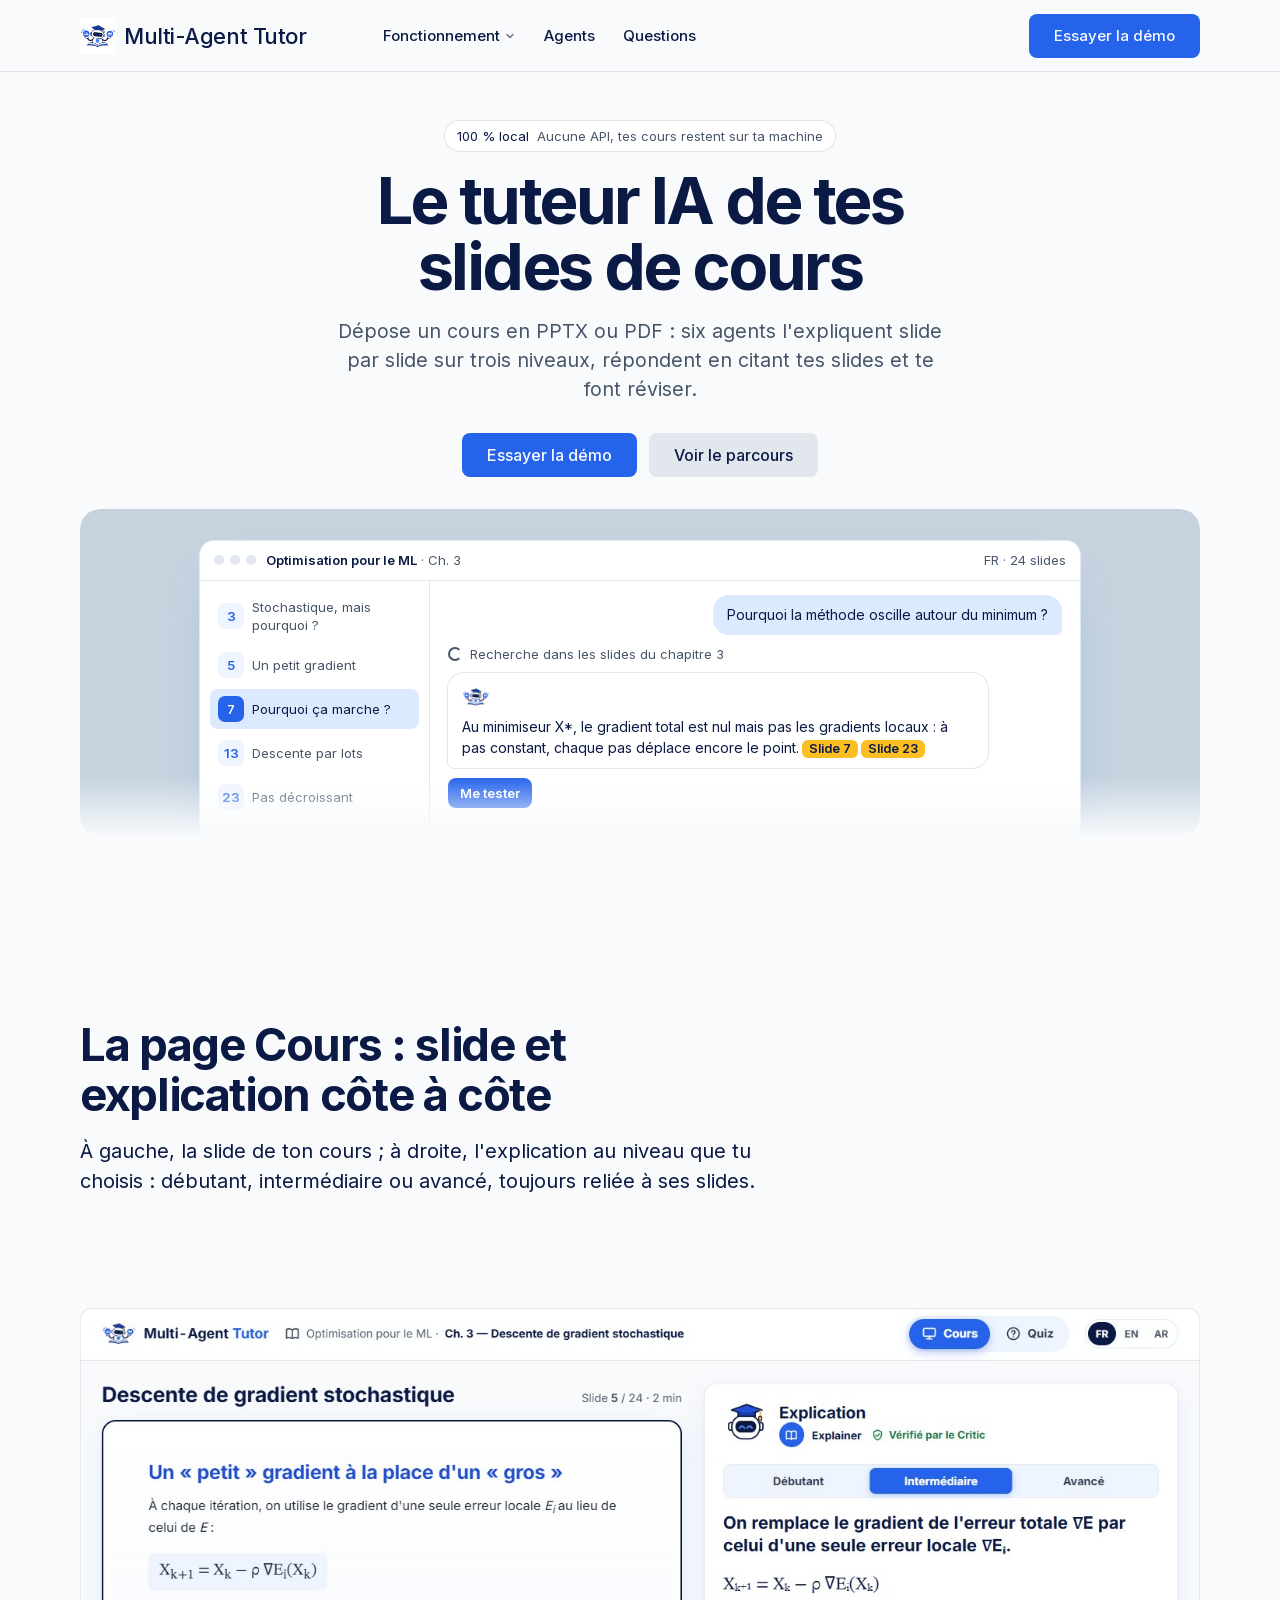
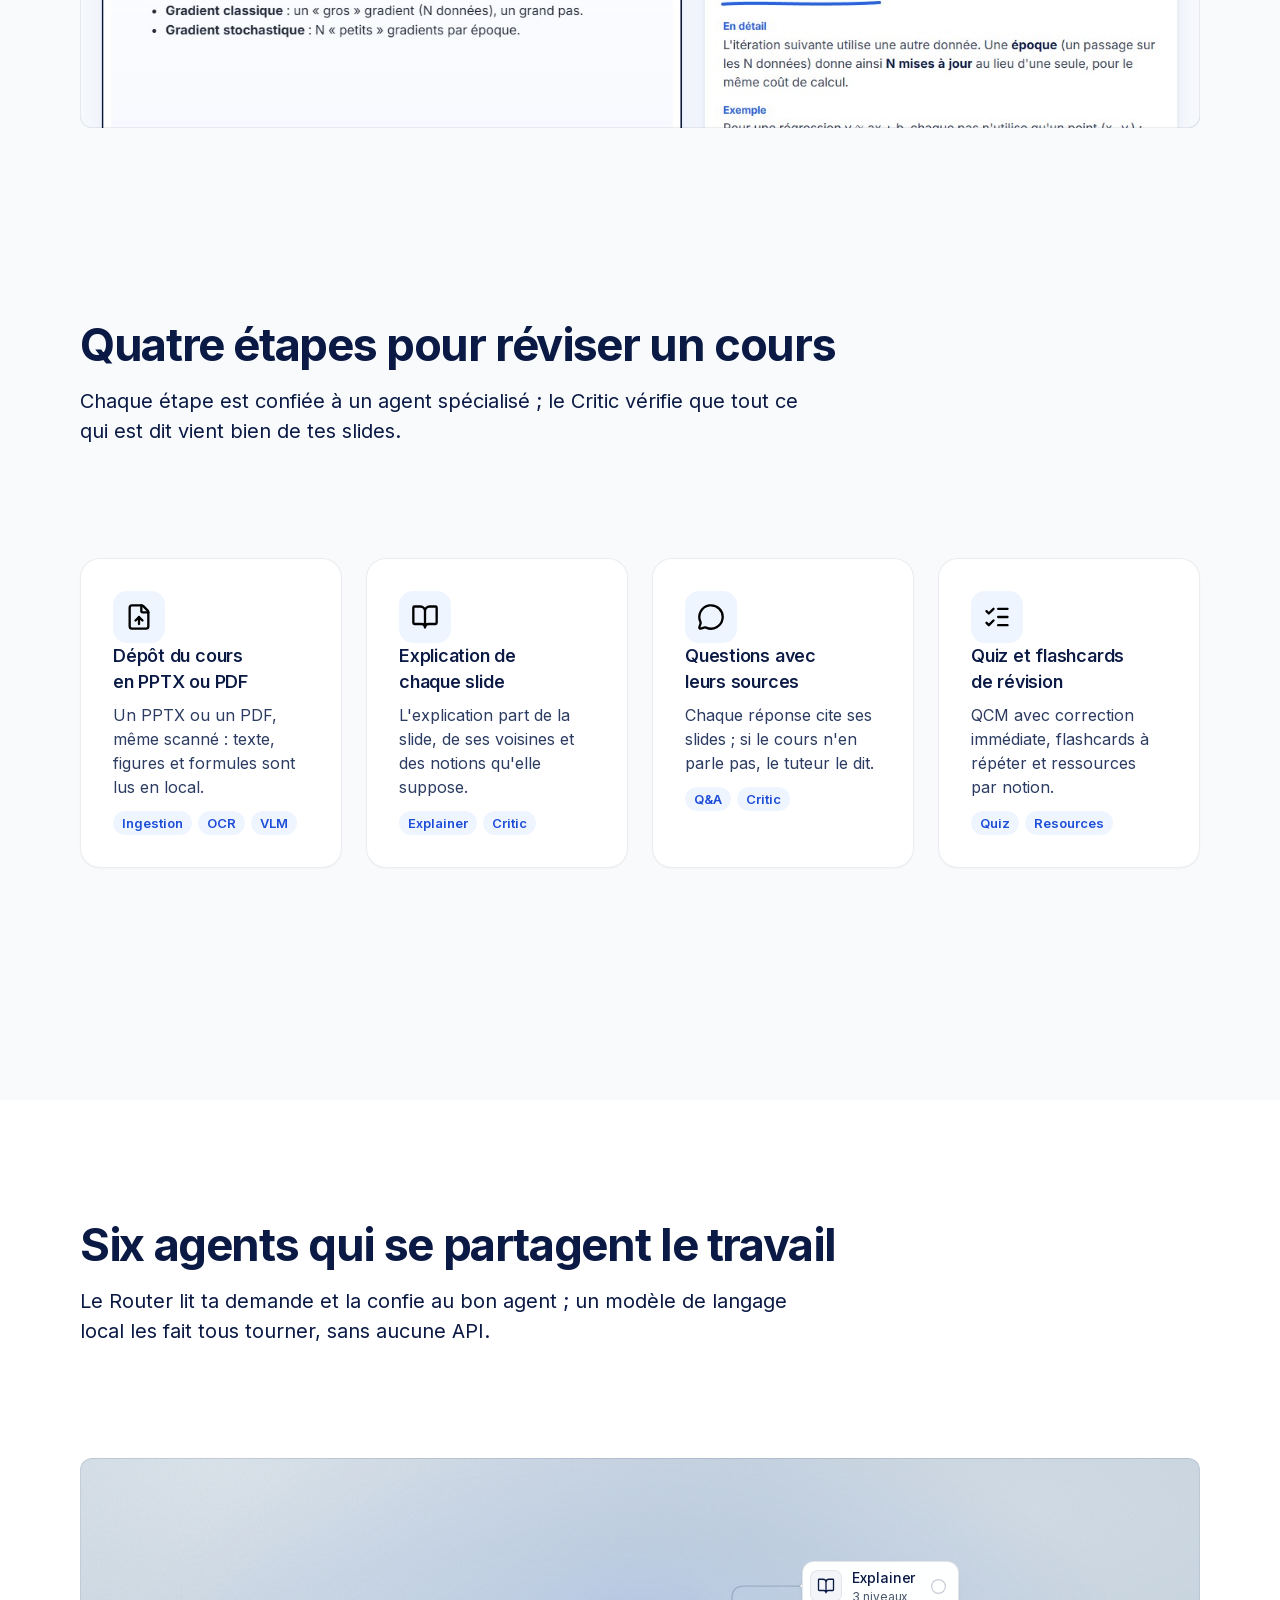
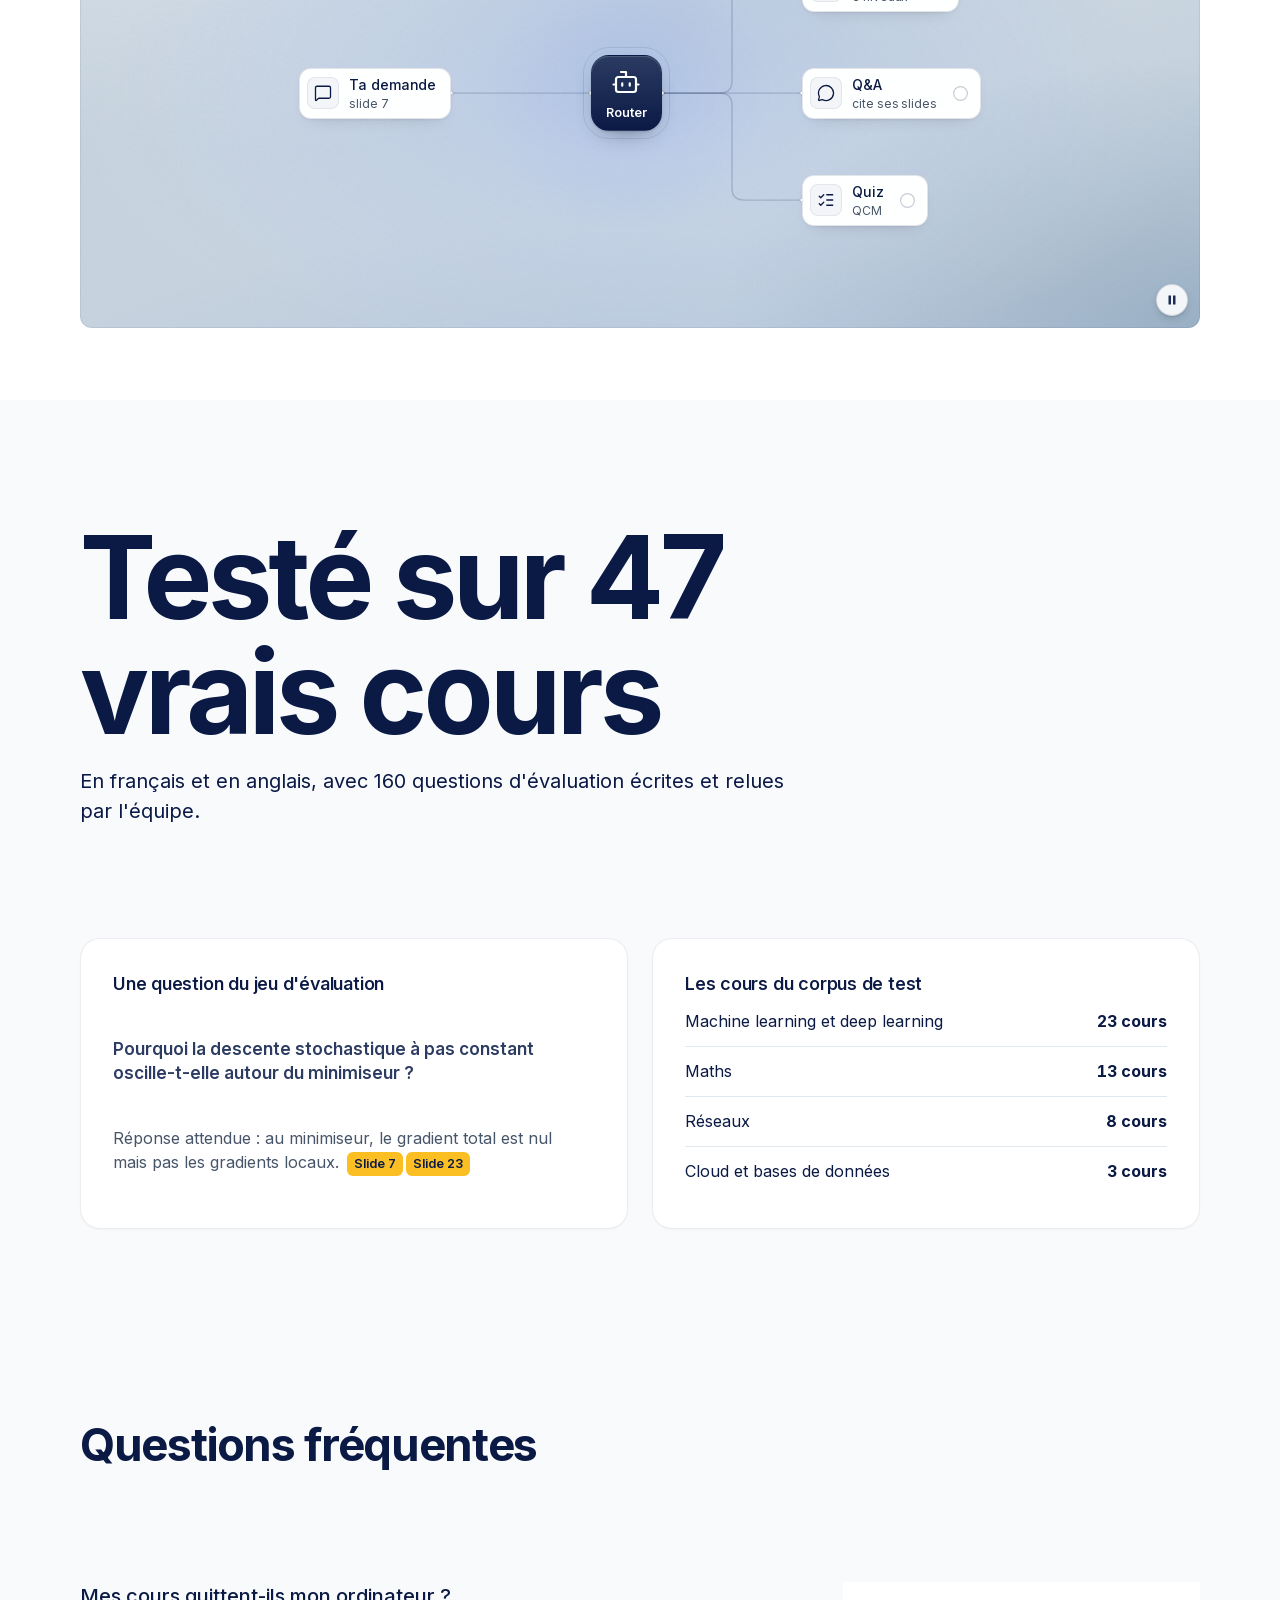
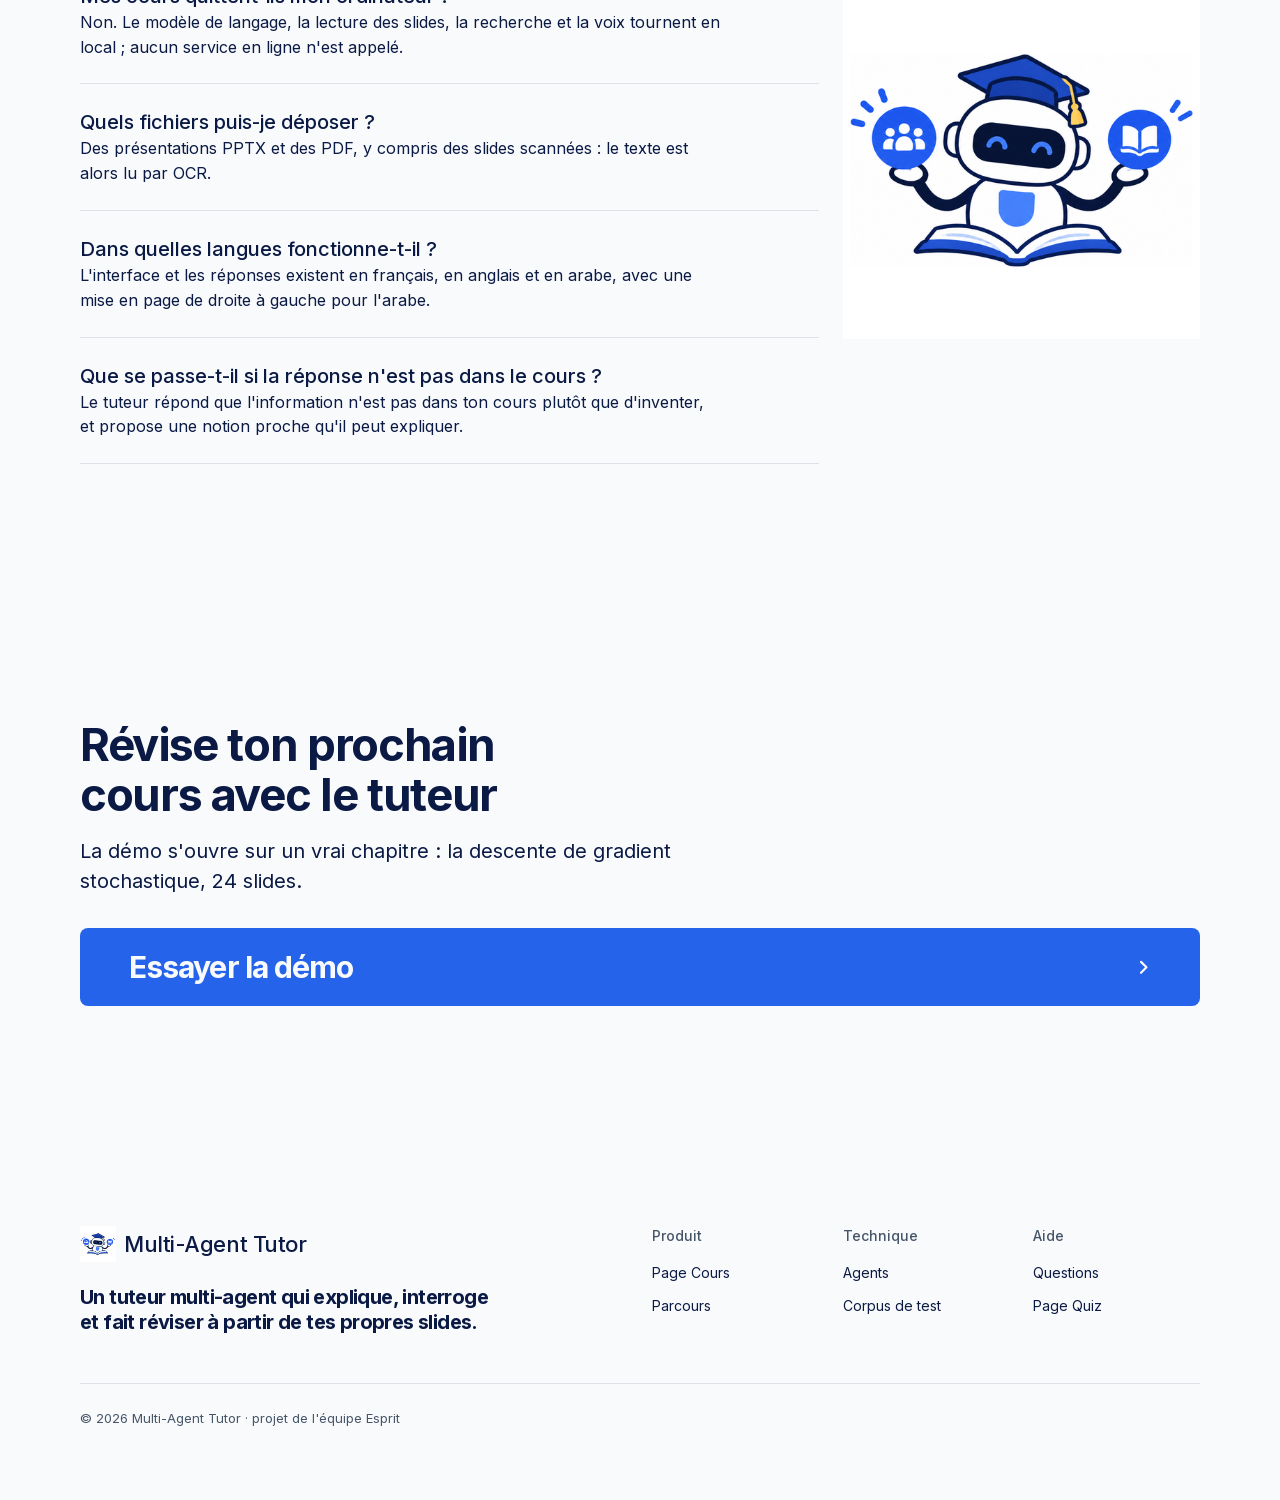
==== docs/maquettes/accueil/index.html @ ca257083 "[D2] landing : présentation de la plateforme et parcours étudiant" ====
<!doctype html>
<html lang="fr" data-type="software" data-radius="soft" data-ground="sky" data-buttons="tonal" data-motion>
<head>
<meta charset="utf-8">
<meta name="viewport" content="width=device-width, initial-scale=1, viewport-fit=cover">
<title>Multi-Agent Tutor : tuteur IA pour réviser tes slides de cours</title>
<meta name="description" content="Dépose les slides d'un cours en PPTX ou PDF : six agents l'expliquent slide par slide sur trois niveaux, répondent en citant tes slides et te font réviser. Tout tourne en local.">
<meta property="og:type" content="website">
<meta property="og:title" content="Multi-Agent Tutor : tuteur IA pour réviser tes slides de cours">
<meta property="og:description" content="Explications sur trois niveaux, réponses sourcées et quiz, à partir de tes propres slides. Tout tourne en local.">
<meta property="og:image" content="img/page-cours.png">
<meta name="twitter:card" content="summary_large_image">
<link rel="icon" href="img/logo-icone.png" type="image/png">
<meta name="theme-color" content="#F8FAFC">
<meta name="site-kind" content="software">
<meta name="page-type" content="software">
<link rel="stylesheet" href="assets/system.css">
<link rel="stylesheet" href="assets/ui/cards.css">
<link rel="stylesheet" href="assets/motion/motion.css">
<link rel="stylesheet" href="assets/backgrounds/backgrounds.css">
<link rel="stylesheet" href="assets/layout/layout.css">
<link rel="stylesheet" href="assets/icons/icon.css">
<link rel="stylesheet" href="assets/ui/base.css">
<link rel="stylesheet" href="assets/diagrams/diagram.css">
<link rel="stylesheet" href="assets/moments/liquid-type/moment.css">
<script>document.documentElement.classList.add('m-enter');setTimeout(()=>document.documentElement.classList.add('m-enter-done'),700)</script>
<script src="assets/backgrounds/backgrounds.js"></script>
<script>document.documentElement.classList.add('mo-js');setTimeout(()=>document.documentElement.classList.add('mo-safe'),2500)</script>
<link rel="modulepreload" href="assets/moments/moments.js">
<link rel="modulepreload" href="assets/moments/lib.js">
<link rel="modulepreload" href="assets/moments/liquid-type/moment.js">
<style>
/* Charte D1 (Both, docs/charte.md) : bleu roi, marine, jaune du pompon, Inter auto-hébergée, aucun service en ligne */
@font-face { font-family: "Inter"; font-style: normal; font-weight: 100 900; font-display: swap;
  src: url("fonts/inter-latin.woff2") format("woff2");
  unicode-range: U+0000-00FF, U+0131, U+0152-0153, U+02BB-02BC, U+02C6, U+02DA, U+02DC, U+0304, U+0308, U+0329, U+2000-206F, U+20AC, U+2122, U+2191, U+2193, U+2212, U+2215, U+FEFF, U+FFFD; }
@font-face { font-family: "Inter"; font-style: normal; font-weight: 100 900; font-display: swap;
  src: url("fonts/inter-latin-ext.woff2") format("woff2");
  unicode-range: U+0100-02BA, U+02BD-02C5, U+02C7-02CC, U+02CE-02D7, U+02DD-02FF, U+0304, U+0308, U+0329, U+1D00-1DBF, U+1E00-1E9F, U+1EF2-1EFF, U+2020, U+20A0-20AB, U+20AD-20C0, U+2113, U+2C60-2C7F, U+A720-A7FF; }
:root {
  --p-bg: #f8fafc; --p-surface: #ffffff; --p-ink: #0b1a45; --p-muted: #475569;
  --p-accent: #2563eb; --p-accent-ink: #f8fafc; --p-action: #2563eb; --p-action-ink: #f8fafc;
  --p-inv-bg: #0b1a45; --p-inv-surface: #182851; --p-inv-ink: #f8fafc; --p-inv-muted: #949fb4;
  --p-inv-accent: #f8fafc; --p-inv-accent-ink: #0b1a45; --p-inv-action: #f8fafc; --p-inv-action-ink: #0b1a45;
  --font-display: "Inter", "Segoe UI", Roboto, Arial, sans-serif;
  --font-text: "Inter", "Segoe UI", Roboto, Arial, sans-serif;
  --font-mono: ui-monospace, "SFMono-Regular", Menlo, Consolas, monospace;
  --display-weight: 700;
  --display-tracking: -0.03em;
  --display-tracking-xl: -0.04em;
  --ly-scale: 0.97;
  --mat-jaune: #fbbf24;
}
.nav__logo img { width: 36px; height: 36px; object-fit: contain; }
/* La fenêtre du hero : l'échange réel du tuteur, liste des slides à gauche */
.hero__window { background: linear-gradient(180deg, #dbeafe, #eff5ff 70%, #f8fafc); }
.d-win { font: 400 14px/1.4 var(--font-text); }
.d-win__bar { display: flex; align-items: center; gap: 10px; height: 40px; padding: 0 14px; border-bottom: 1px solid #e2e8f0; font-size: 13px; }
.d-win__dots { display: flex; gap: 6px; } .d-win__dots i { width: 10px; height: 10px; border-radius: 50%; background: #e2e8f0; }
.d-chat { display: grid; gap: 10px; align-content: start; padding: 18px; font-size: 14px; }
.d-msg { max-width: 78%; padding: 10px 14px; border-radius: 16px; line-height: 1.45; }
.d-msg--me { justify-self: end; border-bottom-right-radius: 6px; }
.d-msg--bot { border-bottom-left-radius: 6px; }
.d-tool { display: flex; align-items: center; gap: 8px; font-size: 13px; }
.d-tool::before { content: ""; width: 14px; height: 14px; border-radius: 50%; border: 2px solid currentColor; border-right-color: transparent; }
.tw .d-msg--bot .avatar-tuteur { display: block; margin: 0 0 6px; }

.tw { background: #fff; color: #0b1a45; border-radius: 14px; box-shadow: 0 0 0 1px #e2e8f0, 0 24px 48px -24px rgb(37 99 235 / .35); overflow: hidden; }
.tw .d-win__bar { color: #475569; } .tw .d-win__bar b { color: #0b1a45; font-weight: 600; } .tw .d-win__bar .sp { flex: 1; }
.tw .d-win__body { display: grid; grid-template-columns: 230px 1fr; min-height: 420px; }
.slides-col { border-right: 1px solid #e2e8f0; padding: 10px; display: grid; align-content: start; gap: 4px; font-size: 13px; }
.slides-col .s { display: grid; grid-template-columns: 26px 1fr; gap: 8px; align-items: center; padding: 7px 8px; border-radius: 8px; color: #475569; }
.slides-col .s b { width: 26px; height: 26px; border-radius: 7px; display: grid; place-items: center; background: #eff5ff; color: #2563eb; font-weight: 600; }
.slides-col .s.is-on { background: #dbeafe; color: #0b1a45; }
.slides-col .s.is-on b { background: #2563eb; color: #fff; }
.tw .d-chat { padding: 14px 18px; gap: 10px; }
.tw .d-msg--me { background: #dbeafe; color: #0b1a45; }
.tw .d-msg--bot { background: #fff; color: #0b1a45; box-shadow: 0 0 0 1px #e2e8f0; max-width: 88%; }
.tw .d-tool { color: #475569; }
.cite { display: inline-block; padding: 0 7px; border-radius: 6px; background: var(--mat-jaune); color: #0b1a45; font-weight: 600; font-size: 12.5px; margin-left: 3px; }
.tw .acts { display: flex; gap: 8px; }
.tw .acts span { height: 30px; padding: 0 12px; border-radius: 8px; display: inline-flex; align-items: center; font-size: 13px; font-weight: 600; background: #2563eb; color: #fff; }
.tw .acts span + span { background: #fff; color: #2563eb; box-shadow: inset 0 0 0 1px #2563eb; }
@media (max-width: 639px) { .tw .d-win__body { grid-template-columns: 1fr; } .slides-col { display: none; } .tw .d-tool, .tw .d-win__bar .sp ~ span { display: none; } .tw .d-chat { font-size: 13px; padding: 12px 14px; } }
/* La capture de la page Cours, notre propre interface */
.capture { --p-h: 380px; }
.capture img { width: 100%; height: 100%; object-fit: cover; object-position: top left; display: block; }
@media (max-width: 1023px) { .capture { --p-h: 360px; } }
@media (max-width: 639px) { .capture { --p-h: 300px; } }
/* Les quatre étapes du parcours */
.etape-ic { display: inline-grid; place-items: center; width: 52px; height: 52px; border-radius: 14px; background: #eff5ff; }
.avatar-tuteur { width: 28px; height: 28px; border-radius: 50%; vertical-align: middle; margin-right: 8px; background: #fff; }
.faq-visuel img { width: 100%; max-width: 360px; height: auto; display: block; margin-inline: auto; }
@media (max-width: 1023px) { .faq-visuel { display: none; } }
.panel.capture { height: var(--p-h); overflow: hidden; position: relative; }
.panel.capture img { position: absolute; inset: 0; }
.etape-num { display: inline-grid; place-items: center; width: 36px; height: 36px; border-radius: 10px; background: #2563eb; color: #fff; font-weight: 700; }
.agents-cites { margin-top: var(--s-3); display: flex; flex-wrap: wrap; gap: 6px; }
.agents-cites span { font-size: 13px; font-weight: 600; padding: 2px 9px; border-radius: 999px; background: #eff5ff; color: #1d4ed8; }
/* Un nom de 17 caractères ne tient pas à 390 px avec le bouton et le menu : le logo seul y suffit */
@media (max-width: 639px) { .nav__bar .nav__logo .nom { position: absolute; width: 1px; height: 1px; overflow: hidden; clip: rect(0 0 0 0); white-space: nowrap; } }
@media (max-width: 639px) { #agents .panel { --p-h: 380px; } }
/* Preuves : une vraie question du jeu d'évaluation et la couverture du corpus */
.exemple-q { display: grid; gap: var(--s-3); }
.exemple-q .q { font-weight: 600; font-size: 17px; }
.exemple-q .r { color: var(--muted); }
.rows-corpus { display: grid; }
.rows-corpus div { display: flex; justify-content: space-between; gap: var(--s-4); padding: 12px 0; border-top: 1px solid #e2e8f0; }
.rows-corpus div:first-child { border-top: 0; }
.rows-corpus b { font-variant-numeric: tabular-nums; }
</style>
</head>
<body>
<!-- deal: hero centred, nav nav-mega, close close-type, footer footer-columns, rhythm surface-pairs, buttons tonal, mark stack (remplacé par le logo du projet), ground sky, moment liquid-type -->
<header class="nav">
  <div class="wrap nav__bar">
    <a class="skip-link" href="#top">Aller au contenu</a>
    <a class="nav__logo" href="#top" aria-label="Multi-Agent Tutor"><img src="img/logo-icone.png" alt="" width="36" height="36"><span class="nom">Multi-Agent Tutor</span></a>
    <nav class="nav__links" aria-label="Principal">
      <div class="nav__item">
        <a class="nav__link" href="#parcours">Fonctionnement <svg class="chev" viewBox="0 0 12 12" aria-hidden="true"><path d="M3 4.5l3 3 3-3" fill="none" stroke="currentColor" stroke-width="1.5" stroke-linecap="round" stroke-linejoin="round"/></svg></a>
        <div class="nav__menu">
          <div class="wrap grid">
            <div class="menu-col span-3"><p class="t-label">Pour l'étudiant</p><a href="#cours">La page Cours<span>Slide et explication côte à côte</span></a><a href="#parcours">Le parcours<span>Déposer, comprendre, demander, réviser</span></a></div>
            <div class="menu-col span-3"><p class="t-label">Sous le capot</p><a href="#agents">Les six agents<span>Router, Explainer, Q&amp;A, Quiz, Resources, Critic</span></a><a href="#questions">Questions<span>Formats, langues, confidentialité</span></a></div>
          </div>
        </div>
      </div>
      <div class="nav__item"><a class="nav__link" href="#agents">Agents</a></div>
      <div class="nav__item"><a class="nav__link" href="#questions">Questions</a></div>
    </nav>
    <div class="nav__actions">
      <a class="btn btn--primary" href="../cours.html">Essayer la démo</a>
    </div>
    <button class="nav__toggle" type="button" aria-expanded="false" aria-label="Menu"><svg width="18" height="18" viewBox="0 0 18 18" aria-hidden="true"><path d="M2 5h14M2 13h14" stroke="currentColor" stroke-width="1.6" stroke-linecap="round"/></svg></button>
  </div>
</header>

<main id="top">
  <section class="hero hero--centred" data-enter aria-labelledby="hero-h">
    <div class="wrap"><div class="hero-text">
      <div class="hero__c">
        <a class="pill" href="#questions"><span>100 % local</span><span class="muted">Aucune API, tes cours restent sur ta machine</span></a>
        <h1 id="hero-h">Le tuteur IA de tes slides de cours</h1>
        <p class="hero__lead">Dépose un cours en PPTX ou PDF : six agents l'expliquent slide par slide sur trois niveaux, répondent en citant tes slides et te font réviser.</p>
        <div class="btn-row"><a class="btn btn--primary" href="../cours.html">Essayer la démo</a><a class="btn btn--secondary" href="#parcours">Voir le parcours</a></div>
      </div>
      <div class="hero__window" role="img" aria-label="Le tuteur répond à une question sur la descente de gradient stochastique en citant les slides 7 et 23">
        <div class="ly-piece d-win tw" aria-hidden="true">
          <div class="d-win__bar"><span class="d-win__dots"><i></i><i></i><i></i></span><span><b>Optimisation pour le ML</b> · Ch. 3</span><span class="sp"></span><span>FR · 24 slides</span></div>
          <div class="d-win__body">
            <div class="slides-col">
              <div class="s"><b>3</b>Stochastique, mais pourquoi ?</div>
              <div class="s"><b>5</b>Un petit gradient</div>
              <div class="s is-on"><b>7</b>Pourquoi ça marche ?</div>
              <div class="s"><b>13</b>Descente par lots</div>
              <div class="s"><b>23</b>Pas décroissant</div>
            </div>
            <div class="convo">
              <div class="d-chat" data-ly-steps="900">
                <div class="d-msg d-msg--me">Pourquoi la méthode oscille autour du minimum ?</div>
                <div class="d-tool" data-step>Recherche dans les slides du chapitre 3</div>
                <div class="d-msg d-msg--bot" data-step><img class="avatar-tuteur" src="img/logo-icone.png" alt="" width="28" height="28">Au minimiseur X*, le gradient total est nul mais pas les gradients locaux : à pas constant, chaque pas déplace encore le point.<span class="cite">Slide 7</span><span class="cite">Slide 23</span></div>
                <div class="acts" data-step><span>Me tester</span></div>
              </div>
            </div>
          </div>
        </div>
      </div>
    </div></div>
  </section>

  <section class="section" id="cours" aria-labelledby="cours-h">
    <div class="wrap">
      <div class="section-head">
        <h2 id="cours-h">La page Cours : slide et explication côte à côte</h2>
        <p>À gauche, la slide de ton cours ; à droite, l'explication au niveau que tu choisis : débutant, intermédiaire ou avancé, toujours reliée à ses slides.</p>
      </div>
      <div class="panel capture" style="margin-top: var(--s-8)"><img src="img/page-cours.png" alt="La page Cours : la slide 5 sur la descente de gradient stochastique, son explication au niveau intermédiaire et les questions de l'étudiant" width="1440" height="1394" loading="lazy"></div>
    </div>
  </section>

  <section class="section" id="parcours" aria-labelledby="parcours-h">
    <div class="wrap">
      <div class="section-head">
        <h2 id="parcours-h">Quatre étapes pour réviser un cours</h2>
        <p>Chaque étape est confiée à un agent spécialisé ; le Critic vérifie que tout ce qui est dit vient bien de tes slides.</p>
      </div>
      <div class="grid" style="margin-top: var(--s-8)">
        <article class="card span-3"><span class="etape-ic"><img src="assets/icons/ui-file-up.svg" alt="" width="28" height="28"></span><h3>Dépôt du cours en PPTX ou PDF</h3><p>Un PPTX ou un PDF, même scanné : texte, figures et formules sont lus en local.</p><div class="agents-cites"><span>Ingestion</span><span>OCR</span><span>VLM</span></div></article>
        <article class="card span-3"><span class="etape-ic"><img src="assets/icons/ui-book-open.svg" alt="" width="28" height="28"></span><h3>Explication de chaque slide</h3><p>L'explication part de la slide, de ses voisines et des notions qu'elle suppose.</p><div class="agents-cites"><span>Explainer</span><span>Critic</span></div></article>
        <article class="card span-3"><span class="etape-ic"><img src="assets/icons/ui-message-circle.svg" alt="" width="28" height="28"></span><h3>Questions avec leurs sources</h3><p>Chaque réponse cite ses slides ; si le cours n'en parle pas, le tuteur le dit.</p><div class="agents-cites"><span>Q&amp;A</span><span>Critic</span></div></article>
        <article class="card span-3"><span class="etape-ic"><img src="assets/icons/ui-list-checks.svg" alt="" width="28" height="28"></span><h3>Quiz et flashcards de révision</h3><p>QCM avec correction immédiate, flashcards à répéter et ressources par notion.</p><div class="agents-cites"><span>Quiz</span><span>Resources</span></div></article>
      </div>
    </div>
  </section>

  <section class="section ground-surface" id="agents" aria-labelledby="agents-h">
    <div class="wrap">
      <div class="section-head">
        <h2 id="agents-h">Six agents qui se partagent le travail</h2>
        <p>Le Router lit ta demande et la confie au bon agent ; un modèle de langage local les fait tous tourner, sans aucune API.</p>
      </div>
      <div class="panel" style="margin-top: var(--s-8); --p-h: 460px"><div class="dg" data-diagram><script type="application/json">{"layout":"lanes","alt":"Ta demande sur un cours arrive au Router, qui la confie à l'Explainer, au Q&A ou au Quiz ; le Critic vérifie chaque réponse.","input":{"label":"Ta demande","icon":"ui:message-square","sub":"slide 7"},"core":{"label":"Router","icon":"ui:bot"},"lanes":[{"label":"Explainer","icon":"ui:book-open","done":true,"sub":"3 niveaux"},{"label":"Q&A","icon":"ui:message-circle","done":true,"sub":"cite ses slides"},{"label":"Quiz","icon":"ui:list-checks","done":true,"sub":"QCM"}]}</script></div></div>
    </div>
  </section>

  <section class="section" id="preuves" aria-labelledby="preuves-h">
    <div class="wrap">
      <div data-moment="liquid-type" class="section-head" style="max-width:none">
        <h2 id="preuves-h" class="mo-lt__type">Testé sur 47 vrais cours</h2>
        <p>En français et en anglais, avec 160 questions d'évaluation écrites et relues par l'équipe.</p>
      </div>
      <div class="grid" style="margin-top: var(--s-8)">
        <article class="card span-6 exemple-q">
          <h3>Une question du jeu d'évaluation</h3>
          <p class="q">Pourquoi la descente stochastique à pas constant oscille-t-elle autour du minimiseur ?</p>
          <p class="r">Réponse attendue : au minimiseur, le gradient total est nul mais pas les gradients locaux. <span class="cite">Slide 7</span><span class="cite">Slide 23</span></p>
        </article>
        <article class="card span-6">
          <h3>Les cours du corpus de test</h3>
          <div class="rows-corpus">
            <div><span>Machine learning et deep learning</span><b>23 cours</b></div>
            <div><span>Maths</span><b>13 cours</b></div>
            <div><span>Réseaux</span><b>8 cours</b></div>
            <div><span>Cloud et bases de données</span><b>3 cours</b></div>
          </div>
        </article>
      </div>
    </div>
  </section>

  <section class="section" id="questions" aria-labelledby="questions-h">
    <div class="wrap">
      <div class="section-head"><h2 id="questions-h">Questions fréquentes</h2></div>
      <div class="grid" style="margin-top: var(--s-8)"><div class="faq span-8">
        <details><summary>Mes cours quittent-ils mon ordinateur ?</summary><p>Non. Le modèle de langage, la lecture des slides, la recherche et la voix tournent en local ; aucun service en ligne n'est appelé.</p></details>
        <details><summary>Quels fichiers puis-je déposer ?</summary><p>Des présentations PPTX et des PDF, y compris des slides scannées : le texte est alors lu par OCR.</p></details>
        <details><summary>Dans quelles langues fonctionne-t-il ?</summary><p>L'interface et les réponses existent en français, en anglais et en arabe, avec une mise en page de droite à gauche pour l'arabe.</p></details>
        <details><summary>Que se passe-t-il si la réponse n'est pas dans le cours ?</summary><p>Le tuteur répond que l'information n'est pas dans ton cours plutôt que d'inventer, et propose une notion proche qu'il peut expliquer.</p></details>
      </div><div class="span-4 faq-visuel"><img src="img/logo-icone.png" alt="Le robot tuteur, coiffé d'une toque, tient les bulles de l'équipe d'agents et du cours" width="512" height="512" loading="lazy"></div></div>
    </div>
  </section>
</main>

<footer class="footer closing" id="contact" aria-labelledby="close-h">
  <div class="wrap">
    <div class="closing__cta close--type">
      <div class="section-head">
        <h2 id="close-h">Révise ton prochain cours avec le tuteur</h2>
        <p>La démo s'ouvre sur un vrai chapitre : la descente de gradient stochastique, 24 slides.</p>
      </div>
      <a class="btn btn--primary btn--xl btn--wide" href="../cours.html">Essayer la démo<svg class="m-arrow" viewBox="0 0 12 12" aria-hidden="true"><path class="m-arrow__stem" d="M1 6h8"/><path class="m-arrow__head" d="M4.5 2.5 8 6l-3.5 3.5"/></svg></a>
    </div>
    <div class="closing__links">
      <div class="grid">
        <div class="span-6 stack-4">
          <a class="nav__logo" href="#top" aria-label="Multi-Agent Tutor"><img src="img/logo-icone.png" alt="" width="36" height="36"><span class="nom">Multi-Agent Tutor</span></a>
          <p class="footer__lede">Un tuteur multi-agent qui explique, interroge et fait réviser à partir de tes propres slides.</p>
        </div>
        <div class="span-2 footer__col"><h3>Produit</h3><ul><li><a href="#cours">Page Cours</a></li><li><a href="#parcours">Parcours</a></li></ul></div>
        <div class="span-2 footer__col"><h3>Technique</h3><ul><li><a href="#agents">Agents</a></li><li><a href="#preuves">Corpus de test</a></li></ul></div>
        <div class="span-2 footer__col"><h3>Aide</h3><ul><li><a href="#questions">Questions</a></li><li><a href="../quiz.html">Page Quiz</a></li></ul></div>
      </div>
      <div class="footer__legal">
        <span>&copy; 2026 Multi-Agent Tutor · projet de l'équipe Esprit</span>
        <div class="socials"></div>
      </div>
    </div>
  </div>
</footer>

<nav class="actionbar" aria-label="Action rapide">
  <a class="btn btn--primary" href="../cours.html">Essayer la démo</a>
</nav>

<script type="module" src="assets/system.js"></script>
<script type="module" src="assets/motion/motion.js"></script>
<script type="module" src="assets/layout/layout.js"></script>
<script type="module" src="assets/diagrams/mount.js"></script>
<script type="module" src="assets/moments/moments.js"></script>
</body>
</html>
---- docs/maquettes/accueil/assets/system.css ----
/*
  taste-skill system.css - the one system for the page. Link it first, then assets/ui/cards.css (the
  feature card, its panel and the fragment placements), then set the palette (--p-*), the fonts and
  the radius set on :root in the page (node scripts/start.mjs prints that block).
  Do not add a second grid, spacing scale, type scale, radius scale, button or card style.
*/

/* ---------------------------------------------------------------- tokens */
:root {
  /* palette (hex only; fx.js reads --bg --surface --ink --muted --accent --accent-ink) */
  --p-bg: #ffffff;
  --p-surface: #f4f4f4;
  --p-ink: #111111;
  --p-muted: #6b6b6b;
  --p-accent: #1a4be0;
  --p-accent-ink: #ffffff;
  --p-action: #1a4be0;      /* buttons, links, focus: the accent, or the ink when the accent is too pale */
  --p-action-ink: #ffffff;
  --p-inv-bg: #111111;
  --p-inv-surface: #1c1c1c;
  --p-inv-ink: #f4f4f4;
  --p-inv-muted: #a3a3a3;
  --p-inv-accent: #ffffff;
  --p-inv-accent-ink: #111111;
  --p-inv-action: #ffffff;
  --p-inv-action-ink: #111111;
  /* the lit ground behind UI and in the closing band (references/cards.md), one per page, tech pages only
     (none on kind other, which is flat): <html data-ground="sand|sky|sage|painting">. system.js gives it to every ground
     that holds UI, on light and dark pages alike; --hue on one panel changes only its accent */
  --ground-bg: #d9ccb7; --ground-surface: #e9e0d2; --ground-ink: #2a2622; --ground-muted: #5a534a; --ground-accent: #a8794a;

  /* fonts */
  --font-display: system-ui, -apple-system, "Segoe UI", sans-serif;
  --font-text: system-ui, -apple-system, "Segoe UI", sans-serif;
  --font-mono: ui-monospace, "SFMono-Regular", Menlo, Consolas, monospace;
  --display-weight: 400;    /* headlines 400; 500 on a tech page (software, gaming, hardware) */
  --display-tracking: -0.025em;

  /* the page rhythm (references/layout-v4.md): one section per screen. The header is fixed and
     --nav tall; every section is padded --padt above and --padb (plus the phone action bar, --bar)
     below, and is exactly one or two screens tall (--h: 1 or 2; --hm on a phone). The hero's words
     start --hgap under the header and its content ends --hpadb above the fold. */
  --nav: 72px;
  --padt: 120px;
  --padb: 72px;
  --hgap: 48px;
  --hpadb: 64px;
  --bar: 0px;
  /* grid: one .wrap (alias .container) for the header, every section and the footer, the same
     --gut on both sides: 1280 wide at x 80-1360 at 1440, 342 at x 24-366 at 390 */
  --container: 1280px;
  --gut: 80px;
  --pad: var(--gut);
  --gutter: 24px;

  /* spacing: 4/8 scale */
  --s-1: 4px;  --s-2: 8px;  --s-3: 12px; --s-4: 16px; --s-5: 24px;
  --s-6: 32px; --s-7: 48px; --s-8: 64px; --s-9: 96px; --s-10: 128px;
  --section: 40px;      /* only a .section outside main (the kit's demo pages); every main > section and
                           footer.closing take --padt and --padb */
  --section-band: 56px; /* the same for an older footer outside footer.closing */
  --head-gap: 48px;     /* the one heading-to-content gap, 32 on a phone (layout.css reads it as --ly-head-gap) */
  --card-pad: 16px;     /* card padding (cards.css sets its own for cards with a panel) */
  --card-gap: 16px;     /* gap between cards */

  /* type scale (the only sizes on the page) */
  --t-label: 13px;
  --t-small: 14px;
  --t-body: 16px;
  --t-lead: 18px;
  --t-card: 18px;
  --t-h3: 24px;
  /* straight lines from the phone size at 390 to the desktop size at 1440 (system.md's table) */
  --t-h2: clamp(30px, 1.72vw + 23.3px, 48px);
  --t-h1: clamp(38px, 3.24vw + 25.4px, 72px);
  /* a big number stays a step under the h2 (VI-11): 38 at 1440, 28 at 390, so it never reads as a
     section heading; a stats row and a price set their own, smaller still */
  --t-stat: clamp(28px, .952vw + 24.29px, 38px);

  /* radius: one scale (soft by default; data-radius on <html> switches it) */
  --r-sm: 8px;  --r-md: 12px; --r-lg: 20px; --r-btn: 8px;

  /* controls (fixed here; a page never adds its own) */
  --btn-h: 44px;
  --btn-h-sm: 36px;
  --nav-h: var(--nav);  /* the older name, kept for the kit's files */
  --icon: 16px;         /* small icons: socials, menu chevrons, mono brand marks */

  /* motion: the one UI ease-out (motion.css --m-ease and ui/base.css --u-ease read it; references/motion.md) */
  --ease: cubic-bezier(.2, .8, .2, 1);
  --dur: 180ms;
}
html[data-radius="sharp"] { --r-sm: 4px; --r-md: 6px;  --r-lg: 8px;  --r-btn: 4px; }
html[data-radius="soft"]  { --r-sm: 8px; --r-md: 12px; --r-lg: 20px; --r-btn: 8px; }
html[data-radius="round"] { --r-sm: 10px; --r-md: 16px; --r-lg: 24px; --r-btn: 999px; }
/* the four lit grounds (references/cards.md); sand is the default above. painting goes with
   painterly-landscape (x.ai's daylight sky over olive hills) */
html[data-ground="sky"]      { --ground-bg: #c6d3df; --ground-surface: #d6e0e9; --ground-ink: #25303a; --ground-muted: #4d5964; --ground-accent: #3f6a92; }
html[data-ground="sage"]     { --ground-bg: #cdd6c6; --ground-surface: #dce3d6; --ground-ink: #262d24; --ground-muted: #535b51; --ground-accent: #6c8e63; }
html[data-ground="painting"] { --ground-bg: #79a8d6; --ground-surface: #a6c4e2; --ground-ink: #16212c; --ground-muted: #273949; --ground-accent: #9c9b3c; }
/* cards.css takes its card and panel radii from this scale */
html[data-radius] .card { --c-r: var(--r-lg); }
html[data-radius] .panel { --p-r: var(--r-md); }

/* a phone: the header 56, the sections padded 96 / 48, the hero's words 40 under the header and its
   content ending 24 above the fold, 24 at both sides, 12 between columns */
@media (max-width: 639px) {
  :root { --nav: 56px; --padt: 96px; --padb: 48px; --hgap: 40px; --hpadb: 24px; --gut: 24px; --gutter: 12px; --card-gap: 12px; --head-gap: 32px; }
}
@media (min-width: 640px) {
  :root { --gut: 48px; --section: 48px; --section-band: 72px; --card-pad: 24px; }
}
@media (min-width: 1024px) {
  :root { --gut: 80px; --section: 56px; --section-band: 96px; --card-gap: 24px;
          --t-lead: 20px; --t-card: 20px; --t-h3: 28px; }
  /* a place (and a local service): the 1200 column at x 120-1320 */
  html[data-type="place"] { --gut: 120px; --container: 1200px; }
}
/* a place (VI-06, ST-96, PH-23): its own smaller type (h1 48/53 and 32/37, h2 32/40 and 24/30, titles
   and the sub-line 20 and 18), the Recipe 3 hero's gap under its photograph (40, 24 on a phone),
   square photographs and cards and 2px buttons, whatever data-radius and data-buttons say */
:root[data-type="place"] {
  --hgap: 40px;
  --t-h1: clamp(32px, 1.524vw + 26.06px, 48px);
  --t-h2: clamp(24px, .762vw + 21px, 32px);
  --t-h3: clamp(20px, .381vw + 18.51px, 24px);
  --r-sm: 2px; --r-md: 0px; --r-lg: 0px; --r-btn: 2px;
}
:root[data-type="place"] :is(h1, .t-h1) { line-height: 1.104; }
:root[data-type="place"] :is(h2, .t-h2) { line-height: 1.25; }
@media (max-width: 639px) {
  :root[data-type="place"] { --hgap: 24px; }
  :root[data-type="place"] :is(h1, .t-h1) { line-height: 1.156; }
}

/* ---------------------------------------------------------------- grounds (at most three) */
:root, .ground-base {
  --bg: var(--p-bg); --surface: var(--p-surface); --ink: var(--p-ink); --muted: var(--p-muted);
  --accent: var(--p-accent); --accent-ink: var(--p-accent-ink); --card: var(--p-surface);
  --action: var(--p-action); --action-ink: var(--p-action-ink);
}
.ground-surface {
  --bg: var(--p-surface); --surface: var(--p-bg); --ink: var(--p-ink); --muted: var(--p-muted);
  --accent: var(--p-accent); --accent-ink: var(--p-accent-ink); --card: var(--p-bg);
  --action: var(--p-action); --action-ink: var(--p-action-ink);
}
.ground-inverse {
  --bg: var(--p-inv-bg); --surface: var(--p-inv-surface); --ink: var(--p-inv-ink); --muted: var(--p-inv-muted);
  --accent: var(--p-inv-accent); --accent-ink: var(--p-inv-accent-ink); --card: var(--p-inv-surface);
  --action: var(--p-inv-action); --action-ink: var(--p-inv-action-ink);
}
:root, .ground-base, .ground-surface, .ground-inverse {
  --line: color-mix(in oklab, var(--ink) 11%, transparent);
  --line-strong: color-mix(in oklab, var(--ink) 20%, transparent);
  /* effects (fx.js) and UI fragments (assets/ui) take the colours of the ground they sit on */
  --fx-bg: var(--bg); --fx-surface: var(--surface); --fx-ink: var(--ink); --fx-muted: var(--muted);
  --fx-accent: var(--accent); --fx-accent-ink: var(--accent-ink);
  --ui-font: var(--font-text); --ui-mono: var(--font-mono); --ui-radius: var(--r-md);
}
.ground-base, .ground-surface, .ground-inverse { background: var(--bg); color: var(--ink); }

/* ---------------------------------------------------------------- base */
*, *::before, *::after { box-sizing: border-box; }
/* an anchor lands on the section's top (the judge's frame): the fixed header covers --nav of its --padt */
html { -webkit-text-size-adjust: 100%; scroll-padding-top: 0; scroll-behavior: auto; margin: 0; }
body {
  margin: 0; background: var(--bg); color: var(--ink);
  font: 400 var(--t-body)/1.55 var(--font-text);
  -webkit-font-smoothing: antialiased; text-rendering: optimizeLegibility; overflow-x: clip;
}
img, svg, video, canvas { display: block; max-width: 100%; }
/* hidden means hidden, also on an img the line above makes a block (a menu tab's photograph, a peek photograph) */
[hidden] { display: none !important; }
img, video { height: auto; }
a { color: inherit; text-decoration: none; }
button { font: inherit; color: inherit; }
h1, h2, h3, h4, p, ul, ol, figure, blockquote { margin: 0; }
ul, ol { padding: 0; list-style: none; }
h1, h2, h3, h4 {
  font-family: var(--font-display); font-weight: var(--display-weight);
  letter-spacing: var(--display-tracking); text-wrap: balance; overflow-wrap: break-word;
  /* a long word (a German compound at 390) breaks at a syllable with a hyphen, in the language of <html lang>;
     only words of 10 letters or more, 4 at least on each side, so a short English heading never breaks */
  hyphens: auto; -webkit-hyphens: auto; hyphenate-limit-chars: 10 4 4;
}
h1, .t-h1 { font-size: var(--t-h1); line-height: 1.04; }
h2, .t-h2 { font-size: var(--t-h2); line-height: 1.1; }
h3, .t-h3 { font-size: var(--t-h3); line-height: 1.2; }
h4, .t-card { font-family: var(--font-text); font-weight: 500; font-size: var(--t-card); line-height: 1.3; letter-spacing: -0.01em; }
p { text-wrap: pretty; }
.t-lead  { font-size: var(--t-lead); line-height: 1.5; }
.t-body  { font-size: var(--t-body); line-height: 1.55; }
.t-small { font-size: var(--t-small); line-height: 1.5; }
.t-label { font-size: var(--t-label); font-weight: 500; line-height: 1.4; letter-spacing: 0.01em; }
.t-stat  { font-family: var(--font-display); font-weight: var(--display-weight); font-size: var(--t-stat);
           line-height: 1; letter-spacing: var(--display-tracking); font-variant-numeric: tabular-nums; }
.muted { color: var(--muted); }
.mono  { font-family: var(--font-mono); }
.measure { max-width: 62ch; }
:focus-visible { outline: 2px solid var(--action); outline-offset: 2px; border-radius: 2px; }
::selection { background: color-mix(in oklab, var(--accent) 30%, transparent); }

/* ---------------------------------------------------------------- grid */
.wrap, .container { width: min(100% - 2 * var(--gut), var(--container)); margin-inline: auto; padding-inline: 0; }
.grid { display: grid; grid-template-columns: repeat(12, minmax(0, 1fr)); column-gap: var(--gutter); row-gap: var(--card-gap); }
.grid > * { min-width: 0; grid-column: 1 / -1; }
.section { padding-block: var(--section); }

/* ---------------------------------------------------------------- one section per screen
   The page is a stack of screens. Framed at scrollY = k x the screen height, a shot shows exactly one
   section: the hero alone on the first screen, every other section (and footer.closing, the close and
   the footer in one) exactly one or two screens tall, its h2 first, --padt under its top. Heights
   and padding do it: no pinning, snapping or script.
     <section class="section" id=".." style="--h: 2">     (2 screens; --hm sets a phone's count alone)
       <div class="wrap"> the h2 first, then the content </div>     (the one in-flow child)
     </section>
   A layer (a full-bleed photograph or ground behind the words) is an <img class="layer" aria-hidden="true">
   beside the .wrap. Content must fit: one screen holds 708px of content at 1440x900 (900 - 120 - 72),
   two hold 1,608 (the second screen's part starts --padt under its top with .g2). From 640 to 1279 a
   section keeps at least its screens and grows past them rather than overlap the next. */
main > :is(section, .section), footer.closing {
  position: relative; box-sizing: border-box;
  height: calc(var(--h, 1) * 100vh); height: calc(var(--h, 1) * 100svh);
  padding: var(--padt) 0 calc(var(--padb) + var(--bar));
}
main > :is(section, .section) > :is(.wrap, .container), footer.closing > .wrap { position: relative; z-index: 1; height: 100%; }
main > :is(section, .section) > :is(.wrap, .container):not(.grid) { display: flex; flex-direction: column; }
/* a .wrap that is the section's grid too (class="wrap grid"): its rows start at the top */
main > :is(section, .section) > :is(.wrap, .container).grid { align-content: start; }
/* .fill: the block that takes what the screen leaves under the heading (a photograph, a frame) */
main > :is(section, .section) > .wrap > .fill { flex: 1 1 0; min-height: 0; }
/* two screens as two groups: row 1 the h2 and the first group, row 2 the rest (no second h2), starting
   --padt under the second screen's top, so the second shot looks like any other section */
main > :is(section, .section).g2, footer.closing.g2 { --h: 2; }
main > :is(section, .section).g2 > :is(.wrap, .container), footer.closing.g2 > .wrap { display: grid; grid-template-rows: minmax(0, 1fr) minmax(0, 1fr); row-gap: calc(var(--padt) + var(--padb) + var(--bar)); }
main > :is(section, .section).g2 > :is(.wrap, .container) > *, footer.closing.g2 > .wrap > * { min-height: 0; align-self: start; }
main > :is(section, .section).g2 > :is(.wrap, .container) > :is(.group, .fill) { align-self: stretch; }
/* a group: one screen's part of a .g2 section (its h2 and first rows, or the rest) */
.group { display: flex; flex-direction: column; min-height: 0; }
/* each screen's card row runs down to that screen's foot (the cards stretch, their panels grow), so
   the second screen of a .g2 is never a short row over an empty ground; both rows end on the same line */
@media (min-width: 1024px) {
  main > :is(section, .section).g2 > .wrap > .grid:last-child,
  main > :is(section, .section).g2 > .wrap > .group > .grid:last-child { align-self: stretch; flex: 1 1 auto; min-height: 0; }
}
.group > .fill { flex: 1 1 0; min-height: 0; }
@media (min-width: 640px) and (max-width: 1279px) {
  main > :is(section, .section):not(.hero, .section--hero), footer.closing {
    height: auto; min-height: calc(var(--h, 1) * 100vh); min-height: calc(var(--h, 1) * 100svh);
  }
  /* the section is a column and its .wrap takes all of it, so a .fill (a photograph, a frame) still
     grows to the section's foot (a min-height percentage would not resolve, leaving it at its least) */
  /* :where() keeps it at no weight, so a page's own phone- or tablet-only hiding (section.desk-only { display: none }) wins */
  :where(main > :is(section, .section):not(.hero, .section--hero), footer.closing) { display: flex; flex-direction: column; }
  main > :is(section, .section):not(.hero, .section--hero) > :is(.wrap, .container), footer.closing > .wrap { flex: 1 0 auto; height: auto; min-height: 0; }
}
/* a phone: lvh (the screen with its bars hidden) for every section but the hero; --hm when stacking
   makes the content taller than the desktop count */
@media (max-width: 639px) {
  /* at least its screens, never less: content a screen cannot hold makes the section taller (the rhythm
     check then asks for --hm: 2 or less content); a fixed height would lay its last rows over the next
     section, the fault the phone shots showed most (a list under the closing heading and its button) */
  main > :is(section, .section):not(.hero, .section--hero), footer.closing {
    height: auto; min-height: calc(var(--hm, var(--h, 1)) * 100vh); min-height: calc(var(--hm, var(--h, 1)) * 100lvh);
  }
  /* one grid row at least the screens tall that grows with the .wrap's content: the .wrap is stretched to
     it, so its .fill and its two groups still share a definite height */
  /* (at no weight, as on the tablet: a page's own section.desk-only { display: none } still hides it) */
  :where(main > :is(section, .section):not(.hero, .section--hero):has(> :is(.wrap, .container)), footer.closing) {
    display: grid; grid-template-columns: minmax(0, 1fr); grid-template-rows: 1fr; grid-auto-rows: auto;
  }
  main > :is(section, .section):not(.hero, .section--hero) > :is(.wrap, .container), footer.closing > .wrap { height: auto; }
  main > :is(section, .section).g2m, footer.closing.g2m { --hm: 2; }
  main > :is(section, .section).g2m > :is(.wrap, .container), footer.closing.g2m > .wrap { display: grid; grid-template-rows: minmax(0, 1fr) minmax(0, 1fr); row-gap: calc(var(--padt) + var(--padb) + var(--bar)); }
  /* stacked in one, the two groups keep the open cards' 32px, so the first group's last panel never meets
     the next card's title */
  main > :is(section, .section).g2:not(.g2m) > :is(.wrap, .container) { display: flex; row-gap: var(--s-6); }
  /* what the two screens leave goes around the second group, so it opens below the header, not on the fold */
  main > :is(section, .section).g2:not(.g2m) > :is(.wrap, .container) > :last-child { margin-block: auto; }
  main > :is(section, .section).g2:not(.g2m) > :is(.wrap, .container) > * { align-self: stretch; }
}
/* a layer: the photograph or ground of a whole section, under its words, edge to edge */
main > :is(section, .section) > :is(img, video, canvas, picture).layer,
footer.closing > :is(img, video, canvas, picture).layer {
  position: absolute; inset: 0; z-index: 0; width: 100%; height: 100%; max-width: none; object-fit: cover; object-position: var(--pos, 50% 50%);
}
main > :is(section, .section) > picture.layer > img { width: 100%; height: 100%; object-fit: cover; }

/* the hero: exactly the first screen, the fixed header over its top. Its words start --hgap under the
   header (--photo adds a full-bleed photograph's height above them on a place); its content ends
   --hpadb above the fold, and nothing of the next section shows, at 1440, 1024, 820 and 390.
     <section class="hero hero--<type>"><div class="wrap"><div class="hero-text"> .. </div>[one strip]</div></section>
   .hero-text holds the whole composition (the words, and the picture or window beside or under them);
   one docked strip (logos, three facts) may follow it, at most 96px, desktop only. */
main > :is(.hero, .section--hero) {
  height: 100vh; height: 100svh; min-height: 0;
  padding: calc(var(--nav) + var(--photo, 0px) + var(--hgap)) 0 calc(var(--hpadb) + var(--bar));
}
:is(.hero, .section--hero) > .wrap { height: 100%; display: grid; grid-template-rows: minmax(0, 1fr) auto; row-gap: var(--s-7); }
:is(.hero, .section--hero) > .wrap > .hero-text { min-height: 0; }
/* a phone: the hero is at least the first screen and grows when a short phone (320x640) cannot hold its
   words, buttons and picture, so nothing of it lies over the next section or under the header */
@media (max-width: 639px) {
  main > :is(.hero, .section--hero) { height: auto; min-height: 100vh; min-height: 100svh; }
  main > :is(.hero, .section--hero):has(> :is(.wrap, .container)) { display: grid; grid-template-columns: minmax(0, 1fr); grid-template-rows: 1fr; grid-auto-rows: auto; }
  main > :is(.hero, .section--hero) > :is(.wrap, .container) { height: auto; }
}
:is(.hero, .section--hero) > .wrap > .hero-strip { grid-row: 2; max-height: 96px; }
@media (max-width: 639px) { :is(.hero, .section--hero) > .wrap > .hero-strip { display: none; } }
.section--hero .section-head { max-width: 860px; }
/* the starter's own hero (hero-split): the words on span-5 top-aligned, the picture on span-6 start-7
   as tall as the hero's content box (at most 716 at 1440x900); a phone stacks words, then the picture
   in what is left */
.hero-text.hero-split { height: 100%; align-items: stretch; }
.hero-split > .hero-copy { align-self: start; }
.hero-split > .hero-visual { position: relative; min-height: 0; height: 100%; }
@media (max-width: 1023px) {
  .hero-text.hero-split { display: flex; flex-direction: column; gap: var(--s-6); }
  .hero-split > .hero-visual { flex: 1 1 0; min-height: 200px; height: auto; }
}
.hero-copy > * + * { margin-top: var(--s-5); }
/* the h1 first in the words' column: its capitals start on the picture's top line, not the line box's
   (the leading above the capitals would put the words about 12px under the photograph's top) */
.hero-copy > h1:first-child { text-box: trim-start cap alphabetic; }
.hero-copy > .btn-row { margin-top: var(--s-6); }
/* three short facts at the foot of the words' column, on the picture's bottom line (no dead space
   under the buttons): <dl class="hero-facts"><div><dt>..</dt><dd>..</dd></div> x3</dl> */
@media (min-width: 1024px) {
  .hero-split > .hero-copy { height: 100%; display: flex; flex-direction: column; }
  .hero-split > .hero-copy > .hero-facts { margin-top: auto; }
}
.hero-facts { display: grid; grid-template-columns: repeat(3, minmax(0, 1fr)); gap: var(--s-5) var(--gutter); margin: 0; }
.hero-facts > div { display: grid; gap: var(--s-1); align-content: start; }
.hero-facts dt { font-size: var(--t-small); color: var(--muted); }
.hero-facts dd { margin: 0; font-weight: 500; }
@media (max-width: 1023px) { .hero-facts { display: none; } }
/* a notice line above the h1 (changed hours, a delivery cut-off): one line with a number, static,
   starting on the left line like the h1 under it */
.hero-notice { font-size: var(--t-small); font-weight: 500; color: var(--ink); }
.hero-notice b, .hero-notice strong { font-weight: 500; color: var(--accent); }
.hero-copy > .hero-notice + h1 { margin-top: var(--s-5); }

/* a phone: open tiles from a row of three or four (rooms, goods, beans) go two-up, an odd last one
   across the row, so a row of three fits one 844px screen (stacked one under another they need two) */
@media (max-width: 639px) {
  .grid > .tile:is(.span-3, .span-4) { grid-column: auto / span 6; }
  .grid > .tile:is(.span-3, .span-4):nth-child(odd of .tile):nth-last-child(1 of .tile) { grid-column: 1 / -1; }
  .grid > .tile:is(.span-3, .span-4) .tile__head { flex-wrap: wrap; gap: 0 var(--s-2); }
}
/* a phone: open cards (words on the ground, the panel under them) stacked one under another keep 32px
   between a panel's foot and the next card's title, so a title never reads as the panel's caption */
@media (max-width: 639px) { .grid:has(> .card--open) { row-gap: var(--s-6); } }
/* a phone stacks a two-screen section's four open tiles into its two screens: their panels take 180px (a wide
   crop), so the h2 and the first two tiles of two lines each end on the first screen and the four inside both,
   not a third of a screen past. A page that sets its group's own --p-h (#features .panel) sets its phone value
   too, as the starter does */
@media (max-width: 639px) { main > :is(section, .section).g2 .card--open > .panel { --p-h: 180px; } }
/* spans: desktop >= 1024. Tablet 640-1023: text cards on span-3 and span-6 go two-up; cards with a
   panel (a visual needs the width; the one exception is a span-6 pair, below)
   and everything else (split text and visuals, span-4 cards, span-5/7/8 blocks) take the full row, so a split stacks and no row is left half empty. Phone < 640: one column. */
@media (min-width: 640px) and (max-width: 1023px) {
  .grid > .card.span-3:not(:has(> .panel)), .grid > .card.span-6:not(:has(> .panel)) { grid-column: auto / span 6; }
  /* the one exception with a panel: a 2x2 (or a pair) of span-6 cards stays two-up from 720px (a panel
     of about 310px and more, wide enough for a kit fragment), so four cards take one or two screens
     at 768-820 instead of a card per row (four stacked panels run past two screens). Split cards and
     every other span keep the full row. Under 720 a card per row. */
  @media (min-width: 720px) {
    .grid > .card.span-6:has(> .panel):not(.card--split) { grid-column: auto / span 6; }
    .grid > .card.span-6:has(> .panel):not(.card--split):nth-child(odd of .card.span-6):nth-last-child(1 of .card.span-6) { grid-column: 1 / -1; }
  }
  /* open tiles (rooms, models, people, a photo pair) go two-up; an odd last one takes the row */
  .grid > .tile:is(.span-3, .span-4, .span-6) { grid-column: auto / span 6; }
  .grid > .tile:is(.span-3, .span-4, .span-6):nth-child(odd of .tile):nth-last-child(1 of .tile) { grid-column: 1 / -1; }
}
@media (min-width: 1024px) {
  .span-2  { grid-column: auto / span 2; }
  .span-3  { grid-column: auto / span 3; }
  .span-4  { grid-column: auto / span 4; }
  .span-5  { grid-column: auto / span 5; }
  .span-6  { grid-column: auto / span 6; }
  .span-7  { grid-column: auto / span 7; }
  .span-8  { grid-column: auto / span 8; }
  .span-9  { grid-column: auto / span 9; }
  .span-10 { grid-column: auto / span 10; }
  .span-12 { grid-column: auto / span 12; }
  .start-1 { grid-column-start: 1; } .start-2 { grid-column-start: 2; } .start-3 { grid-column-start: 3; }
  .start-5 { grid-column-start: 5; } .start-6 { grid-column-start: 6; } .start-7 { grid-column-start: 7; }
  .start-4 { grid-column-start: 4; } .start-8 { grid-column-start: 8; } .start-9 { grid-column-start: 9; }
  .start-10 { grid-column-start: 10; }
  /* a split is top-aligned: the words' first line and the picture's top on one line (never centred
     against each other, never mirrored: text left, the visual right, on every split of the page) */
  .grid--middle, .grid--top { align-items: start; }
}
/* card rows: every card in a row the same height (a plain .grid stretches them) */
.grid:is(.grid--middle, .grid--top) > .card { align-self: stretch; }
/* 1024-1279: a span-4 card's panel would be about 220px wide, too narrow for real UI. Cards with a
   panel on span-4 go two-up, a span-8 one takes the row, and an odd last one takes the row too
   (steps, proof row: two, then one wide; bento: the wide card, then the four small ones two by two) */
@media (min-width: 1024px) and (max-width: 1279px) {
  .grid > .card.span-4:has(> .panel) { grid-column: auto / span 6; }
  .grid > .card.span-8:has(> .panel),
  .grid > .card.span-4:has(> .panel):nth-child(odd of .card.span-4):nth-last-child(1 of .card.span-4) { grid-column: 1 / -1; }
}

/* ---------------------------------------------------------------- section heading */
.section-head { max-width: 760px; margin-bottom: var(--head-gap); display: grid; gap: var(--s-4); }
/* every heading starts on the left line (a centred head among left ones reads as a mistake): the
   old centred head is left-aligned too */
.section-head--center { text-align: left; justify-items: start; }
/* a head row: the h2 (and its line) left, one link or the section's button at the right line */
.section-head--split { max-width: none; display: flex; align-items: end; justify-content: space-between; gap: var(--s-5); flex-wrap: wrap; }
.section-head--split > div { display: grid; gap: var(--s-4); max-width: 760px; }
.section-head p { color: var(--ink); font-size: var(--t-lead); line-height: 1.5; max-width: 60ch; }
.section-head--row { max-width: none; display: flex; align-items: end; justify-content: space-between; gap: var(--s-5); flex-wrap: wrap; }
.section-head--row > div { display: grid; gap: var(--s-4); max-width: 760px; }
/* the hero row (hero-product, hero-cycle): the h1 and its line left, the buttons right, across 1280 */
.section--hero .section-head--row { max-width: none; }

/* ---------------------------------------------------------------- buttons (one pair, a dealt look)
   One pair a page, .btn--primary and .btn--secondary, in the look dealt with the page (sections.md)
   and set once on <html data-buttons>; the markup never changes:
     solid  filled primary, outlined secondary, the radius scale (Figma; the default)
     pill   pills, a chevron after the primary's label, a tinted secondary (x.ai)
     tonal  the radius scale, a tinted secondary with no outline (Linear, Vercel)
     arrow  an arrow after the primary's label; the secondary is a text link with an arrow (Stripe)
     block  near-square corners, 48px tall; the secondary is an underlined text link (shops, hotels) */
.btn {
  display: inline-flex; align-items: center; justify-content: center; gap: var(--s-2);
  height: var(--btn-h); padding: 0 var(--s-5); border-radius: var(--r-btn); border: 1px solid transparent;
  font: 500 var(--t-body)/1 var(--font-text); letter-spacing: 0; white-space: nowrap; cursor: pointer;
  transition: background-color var(--dur) var(--ease), color var(--dur) var(--ease), border-color var(--dur) var(--ease), text-decoration-color var(--dur) var(--ease);
}
.btn--primary { background: var(--action); color: var(--action-ink); }
.btn--primary:hover { background: color-mix(in oklab, var(--action) 86%, var(--ink)); }
/* an inverted primary (the action is the ground's ink: a brand band, a lit ground): its hover steps toward the ground, as the filled one steps toward the ink */
.ground-brand .btn--primary:hover { background: color-mix(in oklab, var(--action) 88%, var(--bg)); }
/* the ground's own colour with a clear border: never grey on grey, readable on an effect too */
.btn--secondary { background: var(--bg); color: var(--ink); border-color: var(--line-strong); }
.btn--secondary:hover { background: color-mix(in oklab, var(--bg) 94%, var(--ink)); border-color: color-mix(in oklab, var(--ink) 35%, transparent); }
.btn--sm { height: var(--btn-h-sm); padding: 0 var(--s-4); font-size: var(--t-small); }
html[data-buttons="pill"] { --r-btn: 999px; }
html[data-buttons="block"] { --r-btn: 2px; --btn-h: 48px; }
html:is([data-buttons="pill"], [data-buttons="tonal"]) .btn--secondary { background: color-mix(in oklab, var(--ink) 8%, var(--bg)); border-color: transparent; }
html:is([data-buttons="pill"], [data-buttons="tonal"]) .btn--secondary:hover { background: color-mix(in oklab, var(--ink) 14%, var(--bg)); border-color: transparent; }
/* arrow and block: the secondary is a text link at the button's height (no box: one button look) */
html:is([data-buttons="arrow"], [data-buttons="block"]) .btn--secondary {
  background: none; border-color: transparent; padding-inline: var(--s-2);
  text-decoration: underline; text-underline-offset: 4px; text-decoration-color: var(--line-strong);   /* the .link look */
}
html:is([data-buttons="arrow"], [data-buttons="block"]) .btn--secondary:hover { background: none; border-color: transparent; text-decoration-color: currentColor; }
/* the glyph after a label: a chevron (pill) or an arrow (arrow), drawn so every font shows the same */
html[data-buttons="pill"] .btn--primary::after,
html[data-buttons="arrow"] :is(.btn--primary, .btn--secondary)::after {
  content: ""; flex: none; width: 12px; height: 12px; margin-right: -2px; background: currentColor;
  -webkit-mask: var(--btn-glyph) center / contain no-repeat; mask: var(--btn-glyph) center / contain no-repeat;
  transition: transform var(--dur) var(--ease);
}
html[data-buttons="pill"] { --btn-glyph: url("data:image/svg+xml,%3Csvg xmlns='http://www.w3.org/2000/svg' viewBox='0 0 12 12'%3E%3Cpath d='M4.5 2.5 8 6l-3.5 3.5' fill='none' stroke='black' stroke-width='1.6' stroke-linecap='round' stroke-linejoin='round'/%3E%3C/svg%3E"); }
html[data-buttons="arrow"] { --btn-glyph: url("data:image/svg+xml,%3Csvg xmlns='http://www.w3.org/2000/svg' viewBox='0 0 12 12'%3E%3Cpath d='M1.5 6h8.5M6.5 2.5 10 6l-3.5 3.5' fill='none' stroke='black' stroke-width='1.5' stroke-linecap='round' stroke-linejoin='round'/%3E%3C/svg%3E"); }
@media (hover: hover) and (pointer: fine) { html:is([data-buttons="pill"], [data-buttons="arrow"]) .btn:hover::after { transform: translateX(3px); } }
.btn:active { transform: translateY(1px) scale(.985); }
.btn--arrow::after { content: "\2192"; transition: transform var(--dur) var(--ease); }
@media (hover: hover) and (pointer: fine) { .btn--arrow:hover::after { transform: translateX(3px); } }
/* the drawn arrow (assets/motion: its stem grows and its head moves 3px on hover), the last child of
   a primary button, a pill or a link: <svg class="m-arrow" viewBox="0 0 12 12" aria-hidden="true">
   <path class="m-arrow__stem" d="M1 6h8"/><path class="m-arrow__head" d="M4.5 2.5 8 6l-3.5 3.5"/></svg>.
   It replaces the dealt glyph, so a button never shows two */
.m-arrow { flex: none; width: 12px; height: 12px; margin-right: -2px; overflow: visible;
           fill: none; stroke: currentColor; stroke-width: 1.6; stroke-linecap: round; stroke-linejoin: round; }
.btn--xl .m-arrow { width: 0.62em; height: 0.62em; stroke-width: 1.4; }
:is(.btn, .link, .pill):has(> .m-arrow)::after { content: none; display: none; }
.btn-row { display: flex; flex-wrap: wrap; gap: var(--s-3); align-items: center; }
.section-head--center .btn-row { justify-content: center; }
/* on the phone every button row stacks full width */
@media (max-width: 639px) {
  .btn-row { flex-direction: column; align-items: stretch; width: 100%; justify-self: stretch; }
  /* full width, the second action is a text link at the button's height under the filled one (an
     outline across the whole screen reads as a rule, a pale fill as a switched-off button) */
  .btn-row > .btn--secondary { background: none; border-color: transparent; text-decoration: underline; text-underline-offset: 4px; text-decoration-color: var(--line-strong); }
  .section-head--split > .btn { width: 100%; }
}
.link { display: inline-flex; align-items: center; gap: var(--s-2); font-weight: 500; color: var(--ink);
        text-decoration: underline; text-decoration-color: var(--line-strong); text-underline-offset: 4px;
        transition: text-decoration-color var(--dur) var(--ease); }
.link:hover { text-decoration-color: currentColor; }
.link::after { content: "\2192"; display: inline-block; text-decoration: none; transition: transform var(--dur) var(--ease); }
@media (hover: hover) and (pointer: fine) { .link:hover::after { transform: translateX(3px); } }
.pill { display: inline-flex; align-items: center; gap: var(--s-2); height: 32px; padding: 0 var(--s-3);
        border-radius: 999px; border: 1px solid var(--line); background: var(--card);
        font-size: var(--t-label); color: var(--ink); }
.pill .muted { color: var(--muted); }

/* ---------------------------------------------------------------- card (one style) */
.card {
  display: flex; flex-direction: column; gap: var(--s-2); min-width: 0;
  background: var(--card); border: 1px solid var(--line); border-radius: var(--r-lg); padding: var(--card-pad);
}
/* small titles in the text face: a display face at 20px (a condensed or hairline serif) reads smaller than the body */
.card > h3, .card > h4, .card--plan h3 { font-family: var(--font-text); font-weight: 500; font-size: var(--t-card); line-height: 1.3; letter-spacing: -0.01em; }
/* the type floor (system.md): text people read is 16px or more in ink; cards.css sets it for its
   card text, this for a plain card's lines */
.card > p { color: var(--ink); font-size: var(--t-body); max-width: 52ch; }
/* at most two boxes one inside the other (sections.md): a card whose panel holds UI drops its own
   box, so its title and lines sit on the page ground over the panel (Figma's tiles), or runs the
   panel flush to its sides and bottom (cards.css .panel--flush) */
.card.card--open { --c-pad: 0px; background: none; border: 0; box-shadow: none; padding: 0; overflow: visible; }
.card.card--open > .panel { margin: var(--s-5) 0 0; border-radius: var(--r-lg); }
.card.card--open > .panel--top { margin: 0 0 var(--s-5); }
.card--plan.is-featured { border-color: var(--action); box-shadow: inset 0 0 0 1px var(--action); }
/* cards.css (linked after this file) sets .card { gap: 0 } for feature cards; a plan keeps its 16px rows */
.card.card--plan { gap: var(--s-4); }

/* ---------------------------------------------------------------- visuals: panels and frames
   A card's .panel (the inset visual), .stage and the placements (.at-corner, .at-rise, .at-over,
   .at-right, .at-center, .stage--fade-*) come from assets/ui/cards.css (references/cards.md).
   This file adds the frames (hero, split, square, closing band) and lets a .stage work inside them.
   The grounds' colours: system.js lights every ground that holds UI (see there). */
:not(.card) > .panel { border-radius: var(--p-r, var(--r-md)); }   /* a panel on its own: four round corners */
.menu-card .panel { --p-h: 160px; }
.frame {
  position: relative; isolation: isolate; overflow: clip; display: flex; align-items: center; justify-content: center;
  background: var(--surface); border-radius: var(--r-lg); border: 1px solid var(--line);
  padding: clamp(var(--s-4), 4vw, var(--s-7));
}
/* a zero-width spacer keeps --ratio (height / width) as the frame's minimum height */
.frame::before { content: ""; flex: none; width: 0; padding-top: var(--ratio, 0px); }
/* an object or scene (assets/objects) and a photograph (.frame__img) fill the frame themselves */
.frame > :not(canvas, .stage, .loop-pause, .frame__fx, .frame__img, [data-print], [data-scene], .print3d) { position: relative; max-width: 100%; min-width: 0; }
/* a photograph is a plain rectangle in its frame: no border, no print, no filter */
.frame--photo { padding: 0; border: 0; }
/* .frame--fill: as tall as its row (a split's picture beside the words, down to the section's foot);
   stacked on a tablet or a phone it takes what the screen leaves, at least 200px */
.frame--fill { height: 100%; }
@media (max-width: 1023px) {
  .grid.fill:has(> .frame--fill) { display: flex; flex-direction: column; gap: var(--s-6); }
  .grid.fill > .frame--fill { flex: 1 1 0; height: auto; min-height: 200px; }
}
/* a split's words as a column: the last block (stats, a link) on the picture's bottom line */
.split-col { display: flex; flex-direction: column; gap: var(--s-5); }
@media (min-width: 1024px) { .split-col { height: 100%; } .split-col > .split-col__end { margin-top: auto; } }
:is(.frame, .panel) > .frame__img { position: absolute; inset: 0; z-index: 0; width: 100%; height: 100%; max-width: none; object-fit: cover; }
.frame--portrait { --ratio: 125%; }
/* the product stage (hero-product): wide, the product whole on it; a phone gets a tall stage */
.frame--stage { --ratio: 50%; }
@media (max-width: 639px) { .frame--stage, .frame--portrait { --ratio: 120%; } }
.frame--hero { padding: clamp(24px, 5vw, 64px); }
.frame--split { --ratio: 80%; }
.frame--square { --ratio: 100%; }
/* the closing band: the hero's echo, lit with the page's ground (sand, sky, sage or painting) on light
   and dark pages alike, so its text and buttons take that ground's ink. Its effect sits on a layer of
   its own, <div class="frame__fx" data-fx="..">, held still and calm where the text sits (system.js) */
.frame--cta { min-height: 420px; }
/* .frame--lit: the same for an object's frame that holds a few words in its clear half (the
   product statement's facts in a .frame__text, lower left; the object stands right of centre) */
.frame--cta, .frame--lit {
  border-color: transparent; background: var(--ground-bg); color: var(--ground-ink);
  --bg: var(--ground-surface); --surface: var(--ground-surface); --ink: var(--ground-ink); --muted: var(--ground-muted);
  --action: var(--ground-ink); --action-ink: var(--ground-surface);
  --line: color-mix(in oklab, var(--ground-ink) 12%, transparent); --line-strong: color-mix(in oklab, var(--ground-ink) 24%, transparent);
}
.frame > .frame__fx { position: absolute; inset: 0; z-index: 0; }
/* on a light page the buttons on a lit ground keep the page's own action colour: one action, one look
   (a dark page keeps the lit ground's ink, which reads on the bright ground) */
html:not([data-tone="dark"]) :is(.frame--cta, .frame--lit, .footer--statement) { --action: var(--p-action); --action-ink: var(--p-action-ink); }
/* a card on a photograph (a booking form over the room): the card holds the page's colours */
.frame--photo:has(> .card) { padding: clamp(var(--s-5), 5vw, var(--s-8)) clamp(var(--s-4), 4vw, var(--s-7)); }
.frame--photo > .card { position: relative; z-index: 1; width: min(100%, 480px); }   /* flat: no shadow at rest (ST-97) */
.frame--cta > .frame__fx { opacity: .85; }
.frame--lit > .frame__text { z-index: 2; align-self: flex-end; margin-right: auto; width: min(100%, 360px); display: grid; gap: var(--s-5); }
/* 2:1 on a desktop; a phone gets 2:3, the words at the top and the object smaller and low under
   them (its hero preset), so the facts never touch the object */
.frame--lit { --ratio: 50%; }
@media (max-width: 639px) { .frame--lit { --ratio: 150%; } .frame--lit > .frame__text { align-self: flex-start; } }
@media (max-width: 639px) { .frame--split { --ratio: 100%; } }
/* A hero, wide or split frame (x.ai's hero window): --w on the rising fragment's slot (its true width)
   centres it while it fits; anchored 24px in and cut by the right edge once the frame is narrower.
   --pair on the .stage (the main fragment's width plus the part of the second that sticks out)
   centres the pair; below 1024 the main one alone. In a card's panel cards.css places it (.at-corner,
   .at-rise, .at-right; a centred .at-rise.fit narrows with the panel), as its recipe says. */
.frame > .stage > .at-rise { --ax: max(24px, calc(50% - var(--w, 64%) / 2)); }
.frame--hero > .stage > .at-rise { --ax: max(24px, calc(50% - var(--pair, var(--w, 64%)) / 2)); }
.frame--hero > .stage > .at-over { --bx: max(24px, calc(50% - var(--pair, 800px) / 2)); }
@media (max-width: 1023px) { .frame--hero > .stage > .at-rise { --ax: max(24px, calc(50% - var(--w, 64%) / 2)); } }
/* a frame holding a cards.css .stage: the stage fills it and places the fragments (references/cards.md);
   the hero and wide frames are 16:7 and square on a phone; below 1024 only the main fragment shows */
.frame:has(> .stage) { padding: 0; }
.frame--hero:has(> .stage) { aspect-ratio: 16 / 7; }
@media (max-width: 1023px) {
  .frame--hero:has(> .stage) { aspect-ratio: 3 / 2; }   /* a tablet: room for the main fragment's rows */
}
/* a tablet held upright (820x1180): a taller frame, so the hero fills the screen without a gap */
@media (min-width: 640px) and (max-width: 1023px) and (orientation: portrait) {
  .frame--hero:has(> .stage) { aspect-ratio: 4 / 3; }
}
@media (max-width: 1023px) {
  .frame--hero > .stage > :is(.at-over, .at-over-l) { display: none; }
}
/* a split frame is about 440-560px wide from 1024 to 1279: the main piece alone there */
@media (min-width: 1024px) and (max-width: 1279px) {
  .frame--split > .stage > :is(.at-over, .at-over-l) { display: none; }
}
@media (max-width: 639px) {
  .frame--hero:has(> .stage) { aspect-ratio: 1; }
  .frame > .stage > :is(.at-over, .at-over-l) { display: none; }
  /* phone: cards.css sets a fragment 16px in on both sides, and system.js holds every loop on its
     finished picture, so no pause button lands on the UI */
}
/* a small object on a focal tile (.at-center): its true width (--w, 288px for the slider), narrowed
   on a small panel so 24px of ground always shows on both sides (a span-4 panel is 304px at 1280) */
.stage > .at-center { width: calc(100% - 48px); max-width: var(--w, 288px); }
.stage > .at-center > :is([data-ui], .ui) { width: 100%; max-width: none; }
/* .to-edge stretches a fragment's surface past the bottom (cards.css); doc's surface is its page */
.stage > .to-edge > .ui-doc > .ui-doc__page { min-height: 100%; }
/* .hero-stage: whole fragments side by side in a frame, never overlapping or cut (a row of app
   screens); the first is the main one, and the ones that no longer fit drop out from the end */
.hero-stage { container: hero-stage / inline-size; width: 100%; }
.hero-stage__row { display: flex; align-items: center; justify-content: center; gap: var(--s-5); }
.hero-stage__row > * { flex: none; max-width: 100%; }
@container hero-stage (max-width: 1060px) { .hero-stage__row > :nth-child(n + 3) { display: none; } }
@container hero-stage (max-width: 740px)  { .hero-stage__row > :nth-child(n + 2) { display: none; } }
/* the pause button on every visual that moves by itself for more than 5 s (WCAG 2.2.2): ui.js adds it
   to a loop when it starts to move, system.js to the hero's ground. Write a button.loop-pause into
   the frame only for a loop of your own (hero-cycle). The same solid 32px disc in the page colours as
   assets/ui/base.css's, 12px in from the bottom-right corner, with a 44px hit area. */
.loop-pause {
  position: absolute; right: 12px; bottom: 12px; z-index: 6; display: grid; place-items: center;
  width: 32px; height: 32px; margin: 0; padding: 0; border-radius: 50%; cursor: pointer;
  border: 1px solid color-mix(in oklab, var(--ink) 16%, transparent); background: var(--bg); color: var(--ink);
  box-shadow: 0 1px 2px rgb(0 0 0 / .12), 0 4px 12px -4px rgb(0 0 0 / .28);
}
.loop-pause::before { content: ""; position: absolute; inset: -6px; border-radius: 50%; }
.loop-pause svg { width: 14px; height: 14px; fill: currentColor; }
@media (prefers-reduced-motion: reduce) { .loop-pause { display: none; } }

/* ---------------------------------------------------------------- navigation */
/* The header: fixed, opaque, one hairline under it, the same at every depth (no blur, no shadow, no
   floating pill, never hidden on scroll). Its .wrap is the page's, so the logo starts on the left line
   and the main button ends on the right one. Plain words, 15px, sentence case; one filled button. */
.nav {
  position: fixed; inset: 0 0 auto 0; z-index: 50; height: var(--nav);
  background: var(--bg); color: var(--ink); border-bottom: 1px solid var(--line);
}
.nav__bar { height: 100%; display: flex; align-items: center; gap: var(--s-8); }
/* a text logo: the display face at 500, 22px (the client's SVG logo replaces it when there is one) */
.nav__logo { display: inline-flex; align-items: center; gap: var(--s-2); font: 500 22px/1 var(--font-display); letter-spacing: -0.02em; flex: none; }
@media (max-width: 639px) { .nav__logo { font-size: 20px; } }
.nav__logo svg, .nav__logo img { height: 24px; width: auto; }
/* the brand's mark beside its name, in the accent (the client's logo replaces both). Dealt shapes:
   <span class="mark" data-mark="dots|arc|ring|petal|leaf|stack" aria-hidden="true"></span> */
.mark { display: inline-block; flex: none; width: 22px; height: 22px; background: var(--accent);
        -webkit-mask: var(--mark) center / contain no-repeat; mask: var(--mark) center / contain no-repeat; }
.mark[data-mark="dots"]  { --mark: url("data:image/svg+xml,%3Csvg xmlns='http://www.w3.org/2000/svg' viewBox='0 0 24 24'%3E%3Ccircle cx='6.5' cy='6.5' r='4.5'/%3E%3Ccircle cx='17.5' cy='6.5' r='4.5'/%3E%3Ccircle cx='6.5' cy='17.5' r='4.5'/%3E%3Crect x='13' y='13' width='9' height='9' rx='1.5'/%3E%3C/svg%3E"); }
.mark[data-mark="arc"]   { --mark: url("data:image/svg+xml,%3Csvg xmlns='http://www.w3.org/2000/svg' viewBox='0 0 24 24'%3E%3Cpath d='M2.5 21.5V12a9.5 9.5 0 0 1 19 0v9.5h-6V12a3.5 3.5 0 0 0-7 0v9.5z'/%3E%3C/svg%3E"); }
.mark[data-mark="ring"]  { --mark: url("data:image/svg+xml,%3Csvg xmlns='http://www.w3.org/2000/svg' viewBox='0 0 24 24'%3E%3Cpath fill-rule='evenodd' d='M12 2a10 10 0 1 1 0 20 10 10 0 0 1 0-20zm0 5.5a4.5 4.5 0 1 0 0 9 4.5 4.5 0 0 0 0-9z'/%3E%3C/svg%3E"); }
.mark[data-mark="petal"] { --mark: url("data:image/svg+xml,%3Csvg xmlns='http://www.w3.org/2000/svg' viewBox='0 0 24 24'%3E%3Ccircle cx='12' cy='6.6' r='5'/%3E%3Ccircle cx='17.4' cy='12' r='5'/%3E%3Ccircle cx='12' cy='17.4' r='5'/%3E%3Ccircle cx='6.6' cy='12' r='5'/%3E%3Ccircle cx='12' cy='12' r='4'/%3E%3C/svg%3E"); }
.mark[data-mark="leaf"]  { --mark: url("data:image/svg+xml,%3Csvg xmlns='http://www.w3.org/2000/svg' viewBox='0 0 24 24'%3E%3Cpath d='M3 21C3 10 10 3 21 3c0 11-7 18-18 18z'/%3E%3C/svg%3E"); }
.mark[data-mark="stack"] { --mark: url("data:image/svg+xml,%3Csvg xmlns='http://www.w3.org/2000/svg' viewBox='0 0 24 24'%3E%3Crect x='2' y='2.5' width='20' height='5.5' rx='2.75'/%3E%3Crect x='2' y='9.25' width='14' height='5.5' rx='2.75'/%3E%3Crect x='2' y='16' width='8' height='5.5' rx='2.75'/%3E%3C/svg%3E"); }
/* initial: the name's first letter on a small accent tile (<span class="mark mark--initial" aria-hidden="true">K</span>);
   wordmark: no mark, the name alone */
.mark.mark--initial { -webkit-mask: none; mask: none; display: inline-grid; place-items: center; border-radius: calc(var(--r-sm) * 0.75);
  color: var(--accent-ink); font: var(--display-weight, 400) 13px/1 var(--font-display); letter-spacing: 0; }
.footer__mark .mark, .footer .nav__logo .mark { width: 0.8em; height: 0.8em; margin-right: 0.18em; vertical-align: -0.04em; }
.footer__mark .mark--initial, .footer .nav__logo .mark--initial { width: 1em; height: 1em; font-size: 0.6em; }
.nav--split .nav__logo .mark--initial { width: 26px; height: 26px; font-size: 15px; }
.nav__links { display: flex; align-self: stretch; gap: var(--s-1); flex: 1; min-width: 0; }
.nav__item { display: flex; align-items: center; height: 100%; }
.nav__link {
  position: relative; display: inline-flex; align-items: center; gap: var(--s-1); height: 36px; padding: 0 var(--s-3); border-radius: var(--r-sm);
  font-size: 15px; font-weight: 500; color: var(--ink); white-space: nowrap; transition: background-color var(--dur) var(--ease), color var(--dur) var(--ease);
}
/* a small laptop (1024-1279): the words sit closer, so a bar of four words never wraps or reaches the logo */
@media (min-width: 1024px) and (max-width: 1279px) {
  .nav__bar { gap: var(--s-6); }
  .nav__link { padding: 0 var(--s-2); }
  .nav__link::before, .nav__link[aria-current="page"]::after { left: var(--s-2); right: var(--s-2); }
  .nav__links { gap: 0; }
}
/* the words take no pill or fill (ST-08, ST-11): a 2px line draws under the word from the left on hover and focus and leaves to the right */
.nav__link::before { content: ""; position: absolute; left: var(--s-3); right: var(--s-3); bottom: -2px; height: 2px; border-radius: 2px; background: currentColor;
  transform: scaleX(0); transform-origin: right; transition: transform var(--dur) var(--ease); pointer-events: none; }
.nav__link:hover::before, .nav__link:focus-visible::before, .nav__item:hover > .nav__link::before, .nav__item:focus-within > .nav__link::before { transform: scaleX(1); transform-origin: left; }
.nav__actions > .nav__link::before { left: var(--s-2); right: var(--s-2); }
.nav__link .chev { width: 12px; height: 12px; opacity: .6; transition: transform var(--dur) var(--ease); }
/* the page you are on: a 2px bar under its word (still, the same inset as the hover line) */
.nav__link[aria-current="page"]::after { content: ""; position: absolute; left: var(--s-3); right: var(--s-3); bottom: -2px; height: 2px; border-radius: 2px; background: currentColor; }
.nav__expand { display: none; }
.nav__actions { display: flex; align-items: center; gap: var(--s-4); flex: none; }
/* the bar's button: the page's primary at the one button height (44, 48 with data-buttons="block"; ST-09) */
.nav__actions .btn { height: var(--btn-h); padding-inline: var(--s-5); font-size: 15px; }
.nav__actions > .nav__link { padding-inline: var(--s-2); }
.nav__toggle { display: none; }

.nav__menu {
  position: absolute; left: 0; right: 0; top: 100%; background: var(--bg); color: var(--ink);
  border-top: 1px solid var(--line); border-bottom: 1px solid var(--line);
  padding: var(--s-7) 0 var(--s-8); opacity: 0; visibility: hidden; transform: translateY(-6px);
  transition: opacity 120ms var(--ease), transform 120ms var(--ease), visibility 0s linear 120ms;
}
@media (min-width: 1024px) {
  /* hover opens the full-width panel after 150ms of intent; a click on the word goes to its page */
  .nav__item:hover > .nav__menu, .nav__item:focus-within > .nav__menu {
    opacity: 1; visibility: visible; transform: none; transition-duration: 200ms, 200ms, 0s; transition-delay: 150ms, 150ms, 150ms;
  }
  .nav__item:hover > .nav__link .chev, .nav__item:focus-within > .nav__link .chev { transform: rotate(180deg); }
}
.menu-col { display: grid; gap: var(--s-2); align-content: start; }
.menu-col > .t-label { color: var(--muted); margin-bottom: var(--s-2); }
.menu-col a { display: grid; gap: var(--s-1); padding: var(--s-2) 0; font-weight: 500; }
.menu-col a span { font-weight: 400; color: var(--muted); font-size: var(--t-small); }
.menu-col a:hover { color: var(--action); }
.menu-card { display: grid; gap: var(--s-3); }
.menu-card .panel { --ratio: 56.25%; }

@media (max-width: 1023px) {
  .nav__links, .nav__actions { display: none; }
  /* the menu button takes the secondary button's look on a 44px tap area */
  .nav__toggle {
    display: inline-grid; place-items: center; margin-left: auto; width: 44px; height: 44px; border-radius: var(--r-btn);
    border: 1px solid var(--line-strong); background: transparent; color: var(--ink); cursor: pointer; flex: none;
  }
  .nav.is-open .nav__links {
    display: flex; flex-direction: column; position: fixed; top: var(--nav); left: 0; right: 0; bottom: 0;
    padding: var(--s-4) var(--gut) calc(var(--btn-h) * 2 + 56px); background: var(--bg); overflow-y: auto; gap: 0;
  }
  .nav.is-open .nav__item { display: grid; grid-template-columns: 1fr auto; height: auto; border-bottom: 1px solid var(--line); }
  .nav.is-open .nav__link { height: 56px; padding: 0; font-size: 20px; background: none; }
  .nav.is-open .nav__link[aria-current="page"]::after { left: 0; right: auto; width: 24px; bottom: 10px; }
  .nav.is-open .nav__link::before { display: none; }
  .nav.is-open .nav__link .chev { display: none; }
  .nav.is-open .nav__expand {
    display: inline-grid; place-items: center; width: 44px; height: 56px; border: 0; background: none; color: var(--ink); cursor: pointer;
  }
  .nav__expand svg { width: 16px; height: 16px; transition: transform var(--dur) var(--ease); }
  .nav__item.is-expanded .nav__expand svg { transform: rotate(180deg); }
  .nav.is-open .nav__menu {
    position: static; grid-column: 1 / -1; display: none; opacity: 1; visibility: visible; transform: none;
    box-shadow: none; border: 0; padding: 0 0 var(--s-4);
  }
  .nav.is-open .nav__item.is-expanded .nav__menu { display: block; }
  .nav.is-open .nav__menu :is(.container, .wrap) { width: 100%; }
  .nav.is-open .nav__menu .grid { row-gap: var(--s-4); }
  /* menu cards become plain rows in the sheet (their title and line), the picture panel hidden */
  .nav.is-open .menu-card { display: grid; gap: var(--s-1); padding: var(--s-2) 0; }
  .nav.is-open .menu-card .panel { display: none; }
  .nav.is-open .nav__actions {
    display: grid; gap: var(--s-2); position: fixed; left: 0; right: 0; bottom: 0; z-index: 51;
    padding: var(--s-4) var(--gut) calc(var(--s-4) + env(safe-area-inset-bottom)); background: var(--bg); border-top: 1px solid var(--line);
  }
  .nav.is-open .nav__actions .btn { width: 100%; height: 48px; font-size: var(--t-body); }
  /* a text action (Sign in, a phone line) under the buttons, centred at their height */
  .nav.is-open .nav__actions .nav__link { display: inline-flex; order: 2; justify-content: center; height: var(--btn-h); font-size: var(--t-body); }
  body.nav-locked { overflow: hidden; }
}
/* a tablet and a phone (1023 and below, ST-15): the main button stays in the bar, at the right line
   with the menu button 12px after it; the plain words go to the sheet */
@media (max-width: 1023px) {
  .nav__bar { gap: var(--s-3); }
  .nav:not(.is-open) .nav__actions { display: flex; margin-left: auto; }
  .nav:not(.is-open) .nav__actions > :not(.btn--primary) { display: none; }
  .nav:not(.is-open) .nav__actions + .nav__toggle { margin-left: 0; }
}
@media (max-width: 639px) {
  /* a long name (15 characters, "Verdigris Works"), the main button and the menu button fit 342px (390 wide) on
     one line each, with no page CSS: the name steps down with the screen (18px at 390), the button is the small
     size, and the three sit 8px apart. A name of 17 characters or more is the client's to shorten to its mark. */
  .nav__bar { gap: var(--s-2); }
  .nav__logo { font-size: clamp(16px, 4.6vw, 20px); gap: 6px; white-space: nowrap; }
  .nav__logo .mark:not(.mark--initial) { width: 20px; height: 20px; }
  .nav:not(.is-open) .nav__actions .btn { height: 44px; padding-inline: var(--s-3); font-size: var(--t-small); }
  /* with the phone action bar the bar's button is the action's copy at the foot: the nav's goes into the sheet, so
     the first screen shows it once, the hero's (the bar waits until that has scrolled away; without script, twice
     at most, the hero's and the bar's; copy.md rule 5, action-repeat) */
  :root:has(> body > nav.actionbar) .nav:not(.is-open) .nav__actions { display: none; }
  :root:has(> body > nav.actionbar) .nav:not(.is-open) .nav__toggle { margin-left: auto; }
}
/* no script: the sheet cannot open, so the words stay in the bar (it scrolls sideways) and the dead menu button goes */
@media (scripting: none) and (max-width: 1023px) {
  .nav__links { display: flex; overflow-x: auto; scrollbar-width: none; margin-right: var(--s-3); padding-right: var(--s-2); border-right: 1px solid var(--line); }   /* stops short of the button, and a hairline marks where the row is cut (it scrolls) */
  .nav__toggle { display: none; }
}
/* a phone leaves the words under 80px of bar ("Bre" at 320): they stay in the footer's columns, the bar keeps the name
   and the main button */
@media (scripting: none) and (max-width: 639px) { .nav__links { display: none; } }

/* nav types (dealt, sections.md). Every one is the same fixed bar on the page's .wrap; the full-width
   hover panel on a desktop and the full-screen sheet on a phone are shared, so only the bar's order
   and its panel's contents differ.
   (default) nav-mega: the logo, the words 64px right of it, the actions at the right line; the panel
              holds two or three link columns and one picture card (Figma)
   nav-cards: the same bar; its panel holds three or four picture cards (a.menu-card, span-4 or span-3)
   .nav--centre: the words in the middle of the bar (Linear, Vercel)
   .nav--split: the words left, the name in the middle, the actions right (shops, hotels, restaurants)
   .nav--tone: the bar on the page's inverse ground, a band of colour over a light page (x.ai's black
              bar); the panel under it stays on the page ground */
@media (min-width: 1024px) {
  .nav--split .nav__bar, .nav--centre .nav__bar { display: grid; grid-template-columns: minmax(0, 1fr) auto minmax(0, 1fr); }
  .nav--split .nav__logo { grid-column: 2; grid-row: 1; font-size: 26px; }
  .nav--split .nav__links { grid-column: 1; grid-row: 1; }
  /* the first word starts on the left line (its box, its letters and its underline) */
  .nav--split .nav__links > .nav__item:nth-child(1 of .nav__item) > .nav__link { padding-left: 0; }
  .nav--split .nav__links > .nav__item:nth-child(1 of .nav__item) > .nav__link::before,
  .nav--split .nav__links > .nav__item:nth-child(1 of .nav__item) > .nav__link[aria-current="page"]::after { left: 0; }
  .nav--split .nav__actions, .nav--centre .nav__actions { grid-column: 3; grid-row: 1; justify-self: end; }
  .nav--centre .nav__logo { grid-column: 1; grid-row: 1; justify-self: start; }
  .nav--centre .nav__links { grid-column: 2; grid-row: 1; justify-content: center; flex: none; }
}
.nav--tone { --bg: var(--p-inv-bg); --ink: var(--p-inv-ink); --muted: var(--p-inv-muted); --accent: var(--p-inv-accent); --accent-ink: var(--p-inv-accent-ink);
             --action: var(--p-inv-action); --action-ink: var(--p-inv-action-ink); --card: var(--p-inv-surface);
             --line: color-mix(in oklab, var(--p-inv-ink) 14%, transparent); --line-strong: color-mix(in oklab, var(--p-inv-ink) 26%, transparent); }
.nav--tone .nav__menu { --bg: var(--p-bg); --ink: var(--p-ink); --muted: var(--p-muted); --action: var(--p-action); --line: color-mix(in oklab, var(--p-ink) 11%, transparent); }
/* the older float type is the plain bar now (a floating, frosted pill is not a header) */

/* ---------------------------------------------------------------- logo row */
.logos { display: flex; flex-wrap: wrap; justify-content: space-between; align-items: center; gap: var(--s-5) var(--s-6); }
.logos > * { height: 28px; width: auto; max-width: 100%; color: var(--ink); }
.logos .wordmark { height: auto; font: 500 var(--t-card)/1 var(--font-display); letter-spacing: -0.02em; white-space: nowrap; }
/* --mono marks in a logo row: 28px tall, each in the same box (the mask keeps its shape) */
.logos .icon-mono { width: 120px; height: 28px; }
/* tablet and phone: a grid, so a wrapped row never leaves one logo on its own */
@media (max-width: 1023px) { .logos { display: grid; grid-template-columns: repeat(3, minmax(0, 1fr)); justify-items: center; } }
@media (max-width: 639px)  { .logos { grid-template-columns: repeat(2, minmax(0, 1fr)); } }

/* ---------------------------------------------------------------- lists, quote, steps */
.checks { display: grid; gap: var(--s-3); }
.checks li { display: grid; grid-template-columns: 20px 1fr; gap: var(--s-3); align-items: start; }
.checks li::before {
  content: ""; width: 20px; height: 20px; margin-top: 2px; background: var(--action);
  -webkit-mask: url("data:image/svg+xml,%3Csvg xmlns='http://www.w3.org/2000/svg' viewBox='0 0 20 20'%3E%3Cmask id='m'%3E%3Crect width='20' height='20' fill='white'/%3E%3Cpath d='M6 10.2l2.6 2.6L14 7.4' fill='none' stroke='black' stroke-width='1.8' stroke-linecap='round' stroke-linejoin='round'/%3E%3C/mask%3E%3Ccircle cx='10' cy='10' r='10' mask='url(%23m)'/%3E%3C/svg%3E") center / 20px no-repeat;
          mask: url("data:image/svg+xml,%3Csvg xmlns='http://www.w3.org/2000/svg' viewBox='0 0 20 20'%3E%3Cmask id='m'%3E%3Crect width='20' height='20' fill='white'/%3E%3Cpath d='M6 10.2l2.6 2.6L14 7.4' fill='none' stroke='black' stroke-width='1.8' stroke-linecap='round' stroke-linejoin='round'/%3E%3C/mask%3E%3Ccircle cx='10' cy='10' r='10' mask='url(%23m)'/%3E%3C/svg%3E") center / 20px no-repeat;
}
.quote blockquote { font-family: var(--font-display); font-weight: var(--display-weight); font-size: var(--t-h3);
                    line-height: 1.3; letter-spacing: var(--display-tracking); text-wrap: pretty; }
/* cards.css styles .quote as quote text; who said it stays in the text face */
.quote figcaption, .quote .person { font: 400 var(--t-small)/1.45 var(--font-text); letter-spacing: 0; color: var(--ink); }
.person { display: flex; align-items: center; gap: var(--s-3); }
.person img, .person .avatar { width: 40px; height: 40px; border-radius: 999px; object-fit: cover; background: var(--surface); flex: none; }
.person .avatar { display: grid; place-items: center; font: 500 var(--t-small)/1 var(--font-text); color: var(--muted); }
/* the number beside a quote (quote-stat): below 1024 it sits under the quote, by space alone (ST-43) */
@media (max-width: 1023px) { .stat-aside { margin-top: var(--s-7); } }
/* a stats row: two to four short facts, the number above its label (data-m-count on a count) */
.stats { display: grid; grid-template-columns: repeat(auto-fit, minmax(140px, 1fr)); gap: var(--s-5) var(--gutter); margin: 0; }
.stats > div { display: flex; flex-direction: column-reverse; justify-content: flex-end; gap: var(--s-2); }
.stats dd { margin: 0; }
.stats .t-stat { font-size: clamp(26px, 1vw + 22px, 36px); }
@media (max-width: 639px) { .stats .t-stat { font-size: 26px; } }
.step-num { display: inline-grid; place-items: center; width: 32px; height: 32px; border-radius: 999px;
            border: 1px solid var(--line-strong); font: 500 var(--t-small)/1 var(--font-text); font-variant-numeric: tabular-nums; }

/* ---------------------------------------------------------------- tabs */
.tabs { display: flex; flex-wrap: wrap; gap: var(--s-2); }
.tab {
  height: var(--btn-h-sm); padding: 0 var(--s-4); border-radius: var(--r-btn); border: 1px solid var(--line);
  background: transparent; color: var(--muted); font-size: var(--t-small); font-weight: 500; cursor: pointer;
  transition: background-color var(--dur) var(--ease), color var(--dur) var(--ease), border-color var(--dur) var(--ease);
}
.tab:hover { color: var(--ink); border-color: var(--line-strong); }
.tab[aria-selected="true"] { background: var(--ink); color: var(--bg); border-color: var(--ink); }
/* the panel shown at load is there on the first frame (MO-62); system.js fades a chosen one in */
[role="tabpanel"][hidden] { display: none; }

/* ---------------------------------------------------------------- pricing */
.price { display: flex; align-items: baseline; gap: var(--s-2); }
.price .t-stat { font-size: var(--t-stat); }
.card--plan { gap: var(--s-4); }
.card--plan .btn { width: 100%; }
.card--plan .checks { margin-top: var(--s-2); }
.badge { display: inline-flex; align-items: center; height: 24px; padding: 0 var(--s-3); border-radius: 999px; vertical-align: middle;
         background: var(--action); color: var(--action-ink); font: 500 var(--t-label)/1 var(--font-text); letter-spacing: 0; }
.card--plan h3 .badge { margin-left: var(--s-2); }

/* ---------------------------------------------------------------- FAQ
   Every answer is open, always (ST-47, MO-70): no accordion, no +/- marker, nothing changes height.
     <div class="faq"><div class="faq__item"><h3>[Question]</h3><p>[Answer]</p></div> ...</div>
   Older <details> markup shows its answer open too (system.js also sets [open]). */
.faq > :is(.faq__item, details) { display: grid; gap: var(--s-2); padding: var(--s-5) 0; border-bottom: 1px solid var(--line); }   /* each row closes with its rule (ST-43) */
.faq > :is(.faq__item, details):first-child { padding-top: 0; }
.faq :is(.faq__item > h3, summary) { display: block; font: 500 var(--t-lead)/1.4 var(--font-text); letter-spacing: 0; list-style: none; cursor: text; }
.faq summary { pointer-events: none; }
.faq summary::-webkit-details-marker { display: none; }
.faq details::details-content { content-visibility: visible; }
.faq :is(.faq__item, details) p { color: var(--ink); max-width: 64ch; }
@media (max-width: 639px) { .faq > :is(.faq__item, details) { padding: var(--s-4) 0; } }

/* ---------------------------------------------------------------- footer */
.footer { padding-block: var(--section) var(--s-6); border-top: 1px solid var(--line); }   /* an older footer after the last section; footer.closing (below) replaces it */
.footer .grid { row-gap: var(--s-7); }
.footer :is(h3, h4):not(.closing__cta *) { font: 500 var(--t-small)/1.4 var(--font-text); letter-spacing: 0; color: var(--muted); margin-bottom: var(--s-4); }
.footer ul { display: grid; gap: var(--s-3); font-size: var(--t-small); }
.footer ul a:hover { color: var(--action); }
.footer__legal { display: flex; flex-wrap: wrap; gap: var(--s-4) var(--s-6); justify-content: space-between;
                 margin-top: var(--s-8); padding-top: var(--s-5); border-top: 1px solid var(--line);
                 font-size: var(--t-label); color: var(--muted); }
.socials { display: flex; gap: var(--s-2); }
.socials a { display: inline-grid; place-items: center; width: 36px; height: 36px; border-radius: 999px; border: 1px solid var(--line); color: var(--ink); }
.socials a:hover { border-color: var(--line-strong); }
.socials svg, .socials img, .socials .icon-mono { width: var(--icon); height: var(--icon); }
/* a brand mark in the text colour (icons.mjs --mono prints these): the SVG is a mask, so it
   follows currentColor on every ground. The mask image is set in the tag's style attribute. */
.icon-mono { display: inline-block; flex: none; width: var(--icon); height: var(--icon); background: currentColor;
             -webkit-mask: center / contain no-repeat; mask: center / contain no-repeat; }
@media (max-width: 1023px) { .footer .footer__col { grid-column: auto / span 6; } .footer .grid > .span-4 { grid-column: 1 / -1; } }
@media (min-width: 640px) and (max-width: 1023px) { .footer .footer__col { grid-column: auto / span 3; } }

/* the company block's one line, set in the display face (footer-columns) */
.footer__lede { font: var(--display-weight) var(--t-h3)/1.25 var(--font-display); letter-spacing: var(--display-tracking); max-width: 22ch; }
/* the legal row's end: the socials sit right of the copyright line */
.footer__legal .socials a { width: 32px; height: 32px; }

/* footer types (dealt, sections.md).
   .footer--dark (Figma, x.ai): a dark ground (with .ground-inverse), the name set large top left, the
   link columns on the right. On a dark page it stays dark: a step darker than the page, a hairline
   on top (system.js sets <html data-tone="dark">), never a light slab under a dark page. */
.footer--dark { border-top: 0; padding-block: var(--section-band) var(--s-6); }   /* a change of ground: the gap a band gets */
html[data-tone="dark"] .footer--dark {
  --bg: color-mix(in oklab, var(--p-bg) 72%, #000); --surface: var(--p-surface); --ink: var(--p-ink); --muted: var(--p-muted);
  --accent: var(--p-accent); --accent-ink: var(--p-accent-ink); --action: var(--p-action); --action-ink: var(--p-action-ink);
  border-top: 1px solid var(--line);
}
.footer__mark { display: inline-flex; align-items: center; font: var(--display-weight) var(--t-h2)/1 var(--font-display); letter-spacing: var(--display-tracking); }
/* .footer--visit (a place): the address set large with the way there, the hours beside it, then
   one row of the nav's words; no third ask for the main action */
.footer__address { font: var(--display-weight) var(--t-h2)/1.1 var(--font-display); letter-spacing: var(--display-tracking); font-style: normal; }
.footer__nav { display: flex; flex-wrap: wrap; align-items: center; gap: var(--s-3) var(--s-6); margin-top: var(--s-8); padding-top: var(--s-5); border-top: 1px solid var(--line); font-weight: 500; }
.footer__nav a:hover { color: var(--action); }
.footer__nav .socials { margin-left: auto; }
.footer--visit .footer__legal { margin-top: var(--s-5); border-top: 0; padding-top: 0; }
/* .footer--statement: the close and the footer in one inset slab on the page's lit ground (sand,
   sky, sage or painting): one big line, one full-width button, then the columns */
.footer--statement {
  margin: 0; border: 0; border-radius: 0; padding-block: var(--s-10) var(--s-6);
  background: var(--ground-bg); color: var(--ground-ink);
  --bg: var(--ground-bg); --surface: var(--ground-surface); --ink: var(--ground-ink); --muted: var(--ground-muted);
  --action: var(--ground-ink); --action-ink: var(--ground-surface); --accent: var(--ground-accent);
  --line: color-mix(in oklab, var(--ground-ink) 14%, transparent); --line-strong: color-mix(in oklab, var(--ground-ink) 28%, transparent);
}
.footer--statement .cta-type { padding-bottom: var(--s-9); margin-bottom: var(--s-8); border-bottom: 1px solid var(--line); }
@media (max-width: 639px) { .footer--statement:not(.closing) { padding-top: var(--s-9); } }
/* opening hours: <dl class="hours" data-tz="Europe/Berlin">, one dt (its days: "Mon to Fri", "Sat and
   Sun", or data-days="mon-fri") and one dd a row. system.js marks today's row .is-today in the venue's
   time zone (never the visitor's clock); the labels are read, so they stay in ink */
.hours { display: grid; grid-template-columns: auto 1fr; gap: var(--s-2) var(--s-5); font-variant-numeric: tabular-nums; }
.hours dt { color: var(--ink); } .hours dd { margin: 0; }
.hours .is-today { font-weight: 500; }
.hours dt.is-today::after { content: ""; display: inline-block; width: 6px; height: 6px; margin-left: var(--s-2); border-radius: 999px; background: var(--accent); vertical-align: 0.2em; }
/* the visit block (a place, sections.md), on the container's lines. Open by default: the words on the page ground,
   no box (a box as wide as the section on a ground of its own reads as a band to the rhythm check, and a phone's
   padding moves its words off the left line). .visit--card is the panel on --g-alt for the full page, where it
   stands in a split column beside the client's photograph: from 1024px up only, at most half the container,
   48px inside; under 1024 it is open type again. .visit--cols is the short page's: address, hours and access as
   three columns, then the menu as .rows under it in the same section.
   Its head is the label "Visit" left and the open-now line right; under it the address column and the hours column 24
   apart; under both at most two 44px rows (access, a guesthouse's check-in, "By appointment").
   <section class="section" data-place="visit" aria-label="Visit"><div class="wrap"><div class="visit">
     <div class="visit__head"><p class="t-label muted">Visit</p><p class="t-small" data-open-now></p></div>
     <div class="visit__cols">
       <div class="visit__col stack-4"><address class="visit__address">Street<br>District</address>
         <a class="link" href="https://www.openstreetmap.org/search?query=..">Get directions</a></div>
       <div class="visit__col"><dl class="hours" data-tz="Europe/Berlin"><dt>Mon to Fri</dt><dd>8 to 18</dd></dl></div>
     </div>
     <ul class="visit__rows"><li><span>Access</span><span>Step-free at the front door</span></li></ul>
   </div></div></section> */
.visit { display: grid; gap: var(--s-5); color: var(--ink); }
.visit__head { display: flex; align-items: baseline; justify-content: space-between; gap: var(--s-4); flex-wrap: wrap; }
.visit__head > * { margin: 0; }
.visit__cols { display: grid; grid-template-columns: repeat(2, minmax(0, 1fr)); column-gap: var(--s-5); row-gap: var(--s-5); }   /* the columns stretch to one height (row-lines) */
.visit--cols .visit__cols { grid-template-columns: repeat(3, minmax(0, 1fr)); }
.visit__col { min-width: 0; }
.visit__col > .t-label { margin-bottom: var(--s-3); color: var(--muted); }
.visit__address { font: 400 20px/30px var(--font-text); font-style: normal; }
.visit__rows { display: grid; margin: 0; padding: 0; list-style: none; }
.visit__rows > li { display: flex; align-items: center; justify-content: space-between; gap: var(--s-5); min-height: 44px; border-top: 1px solid var(--line); }
.visit__rows > li > :first-child { color: var(--muted); }
.visit__rows > li > :last-child { text-align: right; }
@media (min-width: 1024px) {
  .visit--card { --bg: var(--p-surface); --surface: var(--p-bg); --card: var(--p-bg); background: var(--bg); border-radius: var(--r-lg); padding: var(--s-7); }
}
@media (max-width: 1023px) { .visit--cols .visit__cols { grid-template-columns: repeat(2, minmax(0, 1fr)); } }
@media (max-width: 639px) {
  .visit__cols, .visit--cols .visit__cols { grid-template-columns: minmax(0, 1fr); }
  .visit__address { font-size: 18px; line-height: 28px; }
  .visit__rows > li { align-items: flex-start; flex-direction: column; justify-content: center; gap: 0; padding-block: var(--s-2); }
  .visit__rows > li > :last-child { text-align: left; }
}
/* photo credits: one short line that opens the full list (copy.md), at the end of the legal row:
   <details class="credits"><summary>Photographs via Unsplash and Wikimedia Commons</summary>
   <p>one line a photograph, as photos.mjs credits prints them</p></details> */
.credits { flex-basis: 100%; font-size: var(--t-label); color: var(--muted); }
.credits > summary { display: inline; cursor: pointer; list-style: none; }
.credits > summary::-webkit-details-marker { display: none; }
.credits > summary::after { content: "Credits"; margin-left: var(--s-2); color: var(--ink); text-decoration: underline; text-decoration-color: var(--line-strong); text-underline-offset: 3px; }
.credits[open] > summary::after { content: "Hide"; }
.credits > :not(summary) { margin-top: var(--s-2); max-width: 110ch; }
.credits a { text-decoration: underline; text-decoration-color: var(--line-strong); text-underline-offset: 3px; }

/* ---------------------------------------------------------------- footer.closing: the close and the footer, one screen
   The page ends on one more section: <footer class="footer closing [footer--dark | footer--statement |
   footer--visit]"> whose .wrap holds exactly two children, the close (.closing__cta, row 1, the
   rest of the screen) and the links (.closing__links, row 2: the columns, then the legal row). The
   close sits on the footer's own ground, so it is never a slab flush on a footer under it. Its three
   looks (dealt, sections.md):
     .close--photo  the h2 and the button on one head row, then the client's photograph across the
                    .wrap down to the links (never the hero's photograph)
     .close--type   the h2 and a line, then the big button across the .wrap (Figma's close)
     .close--word   the name set across the .wrap in the display face under the h2 and the button
   A phone stacks it in one screen; add .g2m when the links need a screen of their own. */
footer.closing { border-top: 0; }
footer.closing > .wrap { display: grid; grid-template-rows: minmax(0, 1fr) auto; row-gap: var(--s-8); }
footer.closing.g2 > .wrap { grid-template-rows: minmax(0, 1fr) minmax(0, 1fr); }
.closing__cta { min-height: 0; display: flex; flex-direction: column; gap: var(--s-6); }
.closing__cta > .section-head--split, .closing__cta > .section-head { margin-bottom: 0; }
.closing__cta h2 { max-width: 20ch; }
.closing__cta > .close__media { flex: 1 1 0; min-height: clamp(120px, 18svh, 160px); position: relative; overflow: clip; border-radius: var(--r-lg); background: var(--surface); }
.close__media > img { position: absolute; inset: 0; width: 100%; height: 100%; max-width: none; object-fit: cover; object-position: var(--pos, 50% 50%); }
.closing__cta.close--type > .btn--xl { align-self: stretch; }
/* the 640px button (product, service, place) stays within half the .wrap, so it never stands over half of it off its
   right line: on a place's 1200px column it is 600 (SR-6) */
@media (min-width: 640px) { .closing__cta.close--type > .btn--xl:not(.btn--wide) { width: min(50%, 640px); } }
/* the name across the .wrap: sized in layout.js-free CSS from the container (8 letters fill 1280) */
.close__word { margin-top: auto; font: var(--display-weight) clamp(64px, 14.5vw, 216px)/.86 var(--font-display); letter-spacing: -0.045em;
               white-space: nowrap; overflow: clip; color: var(--ink); }
.closing__links { display: grid; gap: var(--s-7); }
.closing__links > .footer__legal { margin-top: 0; }
.closing__links .footer__lede { font-size: var(--t-lead); max-width: 30ch; }
/* a phone: a close with a photograph takes a screen of its own (the photograph fills what the words
   leave) and the links the next; a close in type stays one screen with its links */
@media (max-width: 639px) {
  footer.closing:has(> .wrap > .closing__cta > .close__media) { --hm: 2; }
  footer.closing:has(> .wrap > .closing__cta > .close__media) > .wrap { grid-template-rows: minmax(0, 1fr) minmax(0, 1fr); row-gap: calc(var(--padt) + var(--padb) + var(--bar)); }
  footer.closing:has(> .wrap > .closing__cta > .close__media) .closing__links { align-self: start; }
}
@media (max-width: 639px) {
  footer.closing > .wrap { row-gap: var(--s-7); }
  .closing__links { gap: var(--s-5); }
  .closing__links > .grid { row-gap: var(--s-5); }
  .closing__links .footer__col { grid-column: auto / span 6; }
  .closing__cta > .close__media { min-height: 140px; }
  .close__word { font-size: clamp(56px, 19vw, 96px); }
}
/* a phone: every link and control outside a line of running text is a 44px target (the bar's name, the
   footer's links, its legal row and credits line, a text link, the pill, a small button, the socials);
   a footer list of links loses its gap, since each row is now its own 44px (a plain row in it, "Two days'
   notice", is 44px too, so the rows keep one rhythm); a pill that is only a label keeps its 32px */
@media (max-width: 639px) {
  :root { --btn-h-sm: 44px; }
  .nav__logo, .footer__mark, .link, :is(a, button).pill { min-height: 44px; }
  :is(a, button).pill { height: auto; }
  .footer ul:has(> li > a) { gap: 0; }
  .footer ul:has(> li > a) > li:not(:has(> a)) { display: flex; align-items: center; min-height: 44px; }
  :is(.footer ul, .footer__legal, .footer__nav) a:not(.btn) { display: inline-flex; align-items: center; min-height: 44px; min-width: 44px; }
  /* a block, not a flex row: "Credits" stays on the line after the sources instead of wrapping alone */
  .credits > summary { display: block; min-height: 44px; padding-block: 12px; line-height: 20px; }
  .socials a, .footer__legal .socials a { width: 44px; height: 44px; }
}

/* ---------------------------------------------------------------- the big close (closing-type) */
/* the close starts on the left line like every other heading; the big button runs across the .wrap */
.cta-type { display: grid; justify-items: start; gap: var(--s-6); text-align: left; }
.cta-type h2 { max-width: 22ch; }
/* the primary button at its one large size, once a page: 640px wide and centred; .btn--wide runs it
   across the container (Figma's close), on a software page only (system.md) */
.btn--xl { width: min(100%, 640px); height: clamp(64px, 1.4vw + 48px, 72px); font: var(--display-weight) clamp(20px, 0.6vw + 16px, 26px)/1 var(--font-display); letter-spacing: var(--display-tracking); }
.btn--xl.btn--wide { width: 100%; height: clamp(64px, 3vw + 40px, 88px); font-size: clamp(22px, 0.95vw + 18px, 32px); justify-content: space-between; padding-inline: var(--s-7); }
html[data-buttons] .btn--xl::after { width: 0.6em; height: 0.6em; }
/* on a phone it is the page's own button at full width, one step taller, so the pair stays one look */
@media (max-width: 639px) { .btn--xl, .btn--xl.btn--wide { width: 100%; height: 48px; font: 500 18px/1 var(--font-text); letter-spacing: 0; } }

/* ---------------------------------------------------------------- photographs
   .photo-band: one photograph (or film) and a few words. Three uses: the older photo hero
   (.photo-band--hero.photo-band--bleed), one media band mid-page (rhythm media-band) and the close
   (closing-photo). Nothing is laid over the photograph to make words readable: no scrim, gradient,
   veil or blurred panel (PH-31, VI-49). From 640 the words stand in a solid box in the section's own
   colours, lower left on the photograph (.photo-band--left: centred on the left side; --light is the
   same box, kept for old markup). On a phone, and on a place at every width (a place photograph
   carries no words), the photograph stands alone and the words go under it on the ground. */
.photo-band { position: relative; isolation: isolate; overflow: clip; display: grid; align-items: end;
              min-height: clamp(440px, 46vw, 720px); border-radius: var(--r-lg); background: var(--surface); }
.photo-band--bleed { border-radius: 0; }
.photo-band--hero { min-height: calc(100svh - var(--nav-h)); }
/* the older photo hero first in main (layout/hero-photo.html replaces it): the first screen, under the fixed header */
main > .photo-band--hero:first-child { height: 100svh; min-height: 0; }
main > .photo-band--hero:first-child > .photo-band__text { padding-top: calc(var(--nav) + var(--hgap)); }
.photo-band > :is(img, video, picture) { position: absolute; inset: 0; z-index: -2; width: 100%; height: 100%; max-width: none; object-fit: cover; }
.photo-band > picture > img { width: 100%; height: 100%; object-fit: cover; }
.photo-band__text { position: relative; display: grid; gap: var(--s-4); justify-items: start; color: var(--ink); }
.photo-band__text > :is(h1, h2, p) { max-width: 18ch; }
.photo-band__text > p { max-width: 44ch; font-size: var(--t-lead); }
/* from 640: a solid box in the section's colours, 32px in from the photograph's lower-left corner;
   on a full-bleed band it starts on the page's left line */
@media (min-width: 640px) {
  :root:not([data-type="place"]) .photo-band__text {
    width: fit-content; max-width: min(560px, calc(100% - 2 * var(--s-6))); margin: var(--s-6);
    padding: var(--s-6); background: var(--bg); border-radius: var(--r-md);
  }
  :root:not([data-type="place"]) .photo-band--bleed > .photo-band__text { margin: var(--s-8) max(var(--gut), (100% - var(--container)) / 2); }
  :root:not([data-type="place"]) main > .photo-band--hero:first-child > .photo-band__text { margin-top: calc(var(--nav) + var(--hgap)); padding-top: var(--s-6); }
  .photo-band--left { align-items: center; }
}
@media (max-width: 639px) {
  .photo-band { display: block; min-height: 0; overflow: visible; background: none; border-radius: 0; }
  .photo-band > :is(img, video, picture) { position: relative; inset: auto; height: auto; aspect-ratio: 4 / 5; border-radius: var(--r-lg); }
  .photo-band--bleed > :is(img, video, picture) { border-radius: 0; }
  .photo-band__text { padding: var(--s-5) 0 0; }
  .photo-band--bleed > .photo-band__text { padding: var(--s-5) var(--pad) 0; }
  .photo-band--hero > .photo-band__text { padding-bottom: var(--section); }
  /* the hero's photograph grows to fill the first screen above its words */
  .photo-band--hero { display: flex; flex-direction: column; min-height: calc(100svh - var(--nav-h)); }
  .photo-band--hero > :is(img, video, picture) { flex: 1 0 0; min-height: 100vw; aspect-ratio: auto; object-fit: cover; }
}
:root[data-type="place"] .photo-band { display: flex; flex-direction: column; min-height: 0; overflow: visible; background: none; border-radius: 0; }
:root[data-type="place"] .photo-band > :is(img, video, picture) { position: relative; inset: auto; flex: 1 1 auto; min-height: 0; height: auto; aspect-ratio: 4 / 3; }
:root[data-type="place"] .photo-band__text { padding: var(--s-6) 0 0; }
:root[data-type="place"] .photo-band--bleed > .photo-band__text { padding-inline: max(var(--gut), (100% - var(--container)) / 2); }

/* .pl-photo: every single in-flow photograph on a place (visit, menu, story, booking, close; PH-80).
   It keeps its ratio (--pl-r as a number: 1.3333 for 4:3, .8 for 4:5, 1 for 1:1) and its column, and
   when the screen is short it gets shorter, narrowing from its column's outer edge (.pl-photo--end
   for a photograph in the right-hand column). Square corners, nothing on it.
     <figure class="pl-photo" style="--pl-r: .8"><img src=".." alt=".." loading="lazy"></figure> */
:root { --pl-room: calc(100svh - var(--padt) - var(--padb) - var(--bar)); }
.pl-photo { container-type: inline-size; margin: 0; min-width: 0; }
.pl-photo > img, .pl-photo > picture > img {
  display: block; aspect-ratio: var(--pl-r, 1.3333); width: auto; max-width: 100%;
  height: min(calc(100cqw / var(--pl-r, 1.3333)), var(--pl-cap, calc(var(--pl-room) - var(--pl-head, 0px))));
  object-fit: cover; object-position: var(--pos, 50% 50%); border-radius: var(--r-lg);
}
.pl-photo--end > img, .pl-photo--end > picture > img { margin-left: auto; }
@media (max-width: 1023px) { .pl-photo > img, .pl-photo > picture > img { width: 100%; height: auto; } }
/* the visit screen on a phone ends in its photograph: the .pl-photo after the words (the last in its row of the
   split) takes what they leave of the screen, from its own ratio to 4:5 at most, so the screen never ends in an
   empty band (the row becomes a column, its gaps kept) */
@media (max-width: 639px) {
  [data-place="visit"] > .wrap:not(.grid) > .grid:has(> .pl-photo:last-child) { flex: 1 0 auto; }
  [data-place="visit"] > .wrap.grid:has(> .pl-photo:last-child),
  [data-place="visit"] > .wrap > .grid:has(> .pl-photo:last-child) { display: flex; flex-direction: column; }
  [data-place="visit"] .grid > .pl-photo:last-child,
  [data-place="visit"] .grid > .pl-photo:last-child > picture { display: flex; flex-direction: column; flex: 1 0 auto; }
  [data-place="visit"] .grid > .pl-photo:last-child > img,
  [data-place="visit"] .grid > .pl-photo:last-child > picture > img { flex: 1 0 auto; max-height: calc(100cqw * 1.25); }
}

/* .tile: an open tile, the picture on top and its words on the page ground under it, no box
   (a room, a model, a person, a case). One --tile-ratio per row so the pictures line up. */
.tile { display: grid; gap: var(--s-4); align-content: start; color: inherit; }
.tile__media { position: relative; overflow: clip; aspect-ratio: var(--tile-ratio, 4 / 3); border-radius: var(--r-lg); background: var(--surface); }
.tile__media > img { width: 100%; height: 100%; object-fit: cover; transition: transform 600ms var(--ease); }
@media (hover: hover) and (pointer: fine) { a.tile:hover .tile__media > img { transform: scale(1.03); } }   /* inside its mask; the tile never grows (motion.css has the same) */
.tile--portrait { --tile-ratio: 4 / 5; }
.tile--wide { --tile-ratio: 16 / 9; }
.tile__head { display: flex; align-items: baseline; justify-content: space-between; gap: var(--s-4); }
.tile__head > :is(h3, h4) { font: 500 var(--t-card)/1.3 var(--font-text); letter-spacing: -0.01em; }
.tile__price { flex: none; font-variant-numeric: tabular-nums; white-space: nowrap; }
.tile__facts { color: var(--muted); font-size: var(--t-small); margin-top: calc(-1 * var(--s-3)); }
.tile > p { color: var(--ink); max-width: 52ch; }
/* an object render or a drawing in a tile (line-up): on the lit ground, the object filling the tile */
.tile__media:has(> [data-print], > .drawing) { display: grid; place-items: center; background: var(--ground-bg); }
.tile__media > [data-print] { position: absolute; inset: 0; }
.tile__media > .drawing { width: min(84%, calc(84% * var(--ar, 1.5))); }

/* .drawing: a product with no photograph and no object of its kind, drawn (sections.md, the weak
   case): one inline SVG in true proportions, its lines a fixed 1.5px at every size, one part in the
   accent, dimension lines with their figures as HTML labels placed in percent of the figure.
   <figure class="drawing" style="--ar: 1.6" role="img" aria-label="..">
     <svg viewBox="0 0 1600 1000" aria-hidden="true">
       <g class="part"><path class="fill" d=".."/><path class="ln" d=".."/></g>
       <g class="dim"><path d="M100 960H1500"/><path d="M100 945v30M1500 945v30"/></g>
     </svg>
     <span class="drawing__dim" style="left: 50%; top: 96%">1,400 mm</span>
   </figure>
   In a frame it fits the frame whole (--ar: the viewBox's width over its height); a crop for a
   feature section is the same SVG with the viewBox set round the part. */
.drawing { position: relative; margin: 0; flex: none; aspect-ratio: var(--ar, 1.5); color: var(--ink); }
.frame > .drawing { width: min(100%, calc(var(--ratio, 50%) * var(--ar, 1.5) * 0.86)); }
/* a crop (a feature section's close-up of one part): it fills the frame and runs out of its edges,
   <svg preserveAspectRatio="xMidYMid slice">, no figures on it */
.frame > .drawing.drawing--crop { position: absolute; inset: 0; width: 100%; height: 100%; aspect-ratio: auto; }
.drawing > svg { display: block; width: 100%; height: 100%; overflow: visible; }
.drawing :is(.ln, .fill, .acc, .dim) { vector-effect: non-scaling-stroke; stroke-linecap: round; stroke-linejoin: round; }
.drawing .ln { fill: none; stroke: currentColor; stroke-width: 1.5; }
.drawing .fill { fill: color-mix(in oklab, var(--ink) 6%, var(--bg)); stroke: currentColor; stroke-width: 1.5; }
.drawing .acc { fill: var(--accent); stroke: currentColor; stroke-width: 1.5; }
/* a dark part (a black steel frame, a rubber foot) solid in ink, its seams .ink-ln */
.drawing .ink { fill: var(--ink); stroke: var(--ink); stroke-width: 1.5; }
.drawing .ink-ln { fill: none; stroke: color-mix(in oklab, var(--bg) 45%, var(--ink)); stroke-width: 1; vector-effect: non-scaling-stroke; }
.drawing .dim, .drawing .dim * { fill: none; stroke: var(--muted); stroke-width: 1; }
.drawing .part { pointer-events: bounding-box; }
.drawing .part :is(.ln, .fill, .ink, .acc) { transition: stroke var(--dur) var(--ease), fill var(--dur) var(--ease); }
@media (hover: hover) {
  .drawing .part:hover :is(.ln, .fill) { stroke: var(--accent); }
  .drawing .part:hover .fill { fill: color-mix(in oklab, var(--accent) 14%, var(--bg)); }
  .drawing .part:hover .ink { fill: var(--accent); stroke: var(--accent); }
}
.drawing__dim { position: absolute; transform: translate(-50%, -50%); padding: 2px var(--s-2); border-radius: 999px;
  background: var(--bg); color: var(--ink); font: 500 var(--t-label)/1.3 var(--font-text); font-variant-numeric: tabular-nums; white-space: nowrap; }
@media (max-width: 639px) {
  .drawing__dim { font-size: var(--t-label); padding: 1px 6px; }
  /* room for a figure at the drawing's edge, which keeps its 13px while the drawing shrinks */
  .frame > .drawing:not(.drawing--crop) { width: min(84%, calc(var(--ratio, 50%) * var(--ar, 1.5) * 0.8)); }
  /* a whole drawing (wider than tall) in a phone frame: the frame shortens to it, so a desk or a bike is
     not a small line across a tall empty box (a hero stage still grows to the first screen) */
  .frame:not(:has(> .frame__text)):has(> .drawing:not(.drawing--crop)) { --ratio: 80%; }
}

/* .peek: a list beside one photograph that changes to the row under the pointer (a place's or a
   service's one moment: rooms, spaces, classes, services, the menu's kinds). system.js runs it:
   <div class="grid grid--middle" data-peek>
     <div class="frame frame--photo frame--portrait span-5">
       <img class="frame__img" data-peek-for="garden" src=".." alt="..">
       <img class="frame__img" data-peek-for="kitchen" src=".." alt=".." hidden> ...</div>
     <ul class="rows span-6 start-7"><li data-peek-to="garden">..</li><li data-peek-to="kitchen">..</li></ul>
   </div> */
/* every row's words stay on the left line; the row on show darkens its rule to ink and marks its name
   with a dot after it. The photograph swaps at once (MO-07). The list runs as tall as the photograph
   (the row's two boxes match), its rows from the top. */
[data-peek] > .rows { align-self: stretch; }
[data-peek-to] { cursor: default; transition: border-color var(--dur) var(--ease); }
[data-peek-to].is-on { border-bottom-color: var(--ink); }
[data-peek-to] .rows__name::after { content: ""; display: inline-block; width: 8px; height: 8px; margin-left: var(--s-2); vertical-align: .1em;
  border-radius: 999px; background: var(--accent); opacity: 0; }
[data-peek-to].is-on .rows__name::after { opacity: 1; }
@media (max-width: 1023px) { [data-peek-to] .rows__name::after { display: none; } }
/* a tablet shows the photograph under the list, full width: 5:4, not a portrait taller than the screen */
@media (min-width: 640px) and (max-width: 1023px) { [data-peek] .frame--portrait { --ratio: 80%; } }

/* .rows: a list read across, a name (and a line) left, a value right, hairlines between: a menu, a
   price list, services with prices, specs, hours. Never cards for these. */
.rows { border-top: 0; }   /* each row closes with its own rule; no rule above the first (ST-43) */
.rows > li { display: grid; grid-template-columns: minmax(0, 1fr) auto; gap: var(--s-1) var(--s-5); padding-block: var(--s-4); border-bottom: 1px solid var(--line); }
/* no rule above the first row, so no padding either: its words start on the line beside it (a photograph's top) */
.rows > li:first-child { padding-top: 0; }
.rows__name { font-weight: 500; }
.rows__value { grid-column: 2; grid-row: 1; text-align: right; font-variant-numeric: tabular-nums; white-space: nowrap; }
/* a narrow phone: a long value ("14 to 22 months") wraps in its own column instead of squeezing the name to a word a line */
@media (max-width: 479px) { .rows__value { white-space: normal; max-width: 11ch; text-wrap: balance; } }
.rows > li > p { grid-column: 1; color: var(--ink); max-width: 56ch; }
.rows--spec .rows__name { font-weight: 400; color: var(--muted); }

/* forms (booking-form): fields on the system's control height, one radius, labels above */
.form { display: grid; grid-template-columns: repeat(2, minmax(0, 1fr)); gap: var(--s-4); }
.form > :is(.field--full, .btn-row, p) { grid-column: 1 / -1; }
.field { display: grid; gap: var(--s-2); font-size: var(--t-small); font-weight: 500; }
.field :is(input, select, textarea) {
  width: 100%; height: var(--btn-h); padding: 0 var(--s-3); border: 1px solid var(--line-strong); border-radius: var(--r-sm);
  background: var(--bg); color: var(--ink); font: 400 var(--t-body)/1.4 var(--font-text);
}
.field textarea { height: auto; min-height: 120px; padding-block: var(--s-3); resize: vertical; }
@media (max-width: 639px) { .form { grid-template-columns: minmax(0, 1fr); } }
/* a field that fails on submit (system.js, references/system.md Forms): a 2px border and the reason under it in words,
   so colour is never the only sign; the error colour is a red pulled towards the ink, 4.5:1 on a light or a dark ground */
.form { --error: color-mix(in oklab, #d92d20 72%, var(--ink)); }
.field :is(input, select, textarea)[aria-invalid="true"] { border: 2px solid var(--error); }
.field__error { font: 500 var(--t-small)/1.4 var(--font-text); color: var(--error); }
.field__error[hidden] { display: none; }
.field__error::before { content: "!"; display: inline-grid; place-items: center; width: 16px; height: 16px; margin-right: var(--s-2);
  border-radius: 50%; background: var(--error); color: var(--bg); font-size: 12px; line-height: 1; vertical-align: -2px; }
/* the status line under the button (role="status"): sending, sent or not sent, in words */
.form__status { grid-column: 1 / -1; min-height: 1.5em; font-size: var(--t-small); color: var(--ink); }
.form__status:empty { min-height: 0; }

/* sections part by a change of ground or by space only: no rule between them (.section--rule is plain) */

/* the phone action bar (a place's directions and booking; other types may use it): fixed at the foot
   under 640px, one 342x48 button or two of 165, and every section's foot pads for it (--bar).
   system.js shows it (data-bar="shown") once the hero's main button has scrolled off the top, and hides it
   (data-bar="hidden", inert) while that button, or a control that does what one of the bar's does, is on the
   screen: the bar never repeats an action the screen already shows. The hero never pads for it then (the bar
   is not on the first screen). Without script it is simply always there at the foot, under every section's
   padding, covering nothing. */
.actionbar { display: none; }
@media (max-width: 639px) {
  :root:has(> body > nav.actionbar) { --bar: calc(64px + env(safe-area-inset-bottom)); }
  .actionbar {
    position: fixed; left: 0; right: 0; bottom: 0; z-index: 40; display: grid; grid-auto-flow: column; grid-auto-columns: minmax(0, 1fr);
    gap: var(--s-3); align-items: center; height: calc(64px + env(safe-area-inset-bottom));
    padding: var(--s-2) var(--gut) env(safe-area-inset-bottom); background: var(--bg); border-top: 1px solid var(--line);
    transition: transform 240ms var(--ease), visibility 0s;
  }
  .actionbar .btn { width: 100%; height: 48px; }
  /* hidden: below the screen's edge and out of the focus order (visibility; system.js adds inert) */
  .actionbar[data-bar="hidden"] { transform: translateY(100%); visibility: hidden; transition: transform 240ms var(--ease), visibility 0s 240ms; }
  :root:has(> body > nav.actionbar:is([data-bar="shown"], [data-bar="hidden"])) main > :is(.hero, .section--hero) { --bar: 0px; }
}
/* with script on, hidden from the first frame until system.js has read the screen, so it never shows over the hero
   (data-bar="always": system.js could not wire it, so it stays, as without script, and the hero pads for it) */
@media (max-width: 639px) and (scripting: enabled) {
  .actionbar:not([data-bar="shown"], [data-bar="always"]) { transform: translateY(100%); visibility: hidden; }
  :root:not(:has(> body > nav.actionbar[data-bar="always"])) main > :is(.hero, .section--hero) { --bar: 0px; }
}
@media (max-width: 639px) and (prefers-reduced-motion: reduce) {
  .actionbar, .actionbar[data-bar="hidden"] { transition: none; }
}

/* a brand-colour band (product and place may add one, in the page's second half): the accent as the
   section's ground, its words in the accent's ink */
.ground-brand { --bg: var(--p-accent); --surface: color-mix(in oklab, var(--p-accent) 88%, var(--p-accent-ink)); --ink: var(--p-accent-ink);
  --muted: color-mix(in oklab, var(--p-accent-ink) 82%, var(--p-accent)); --card: var(--surface);
  --action: var(--p-accent-ink); --action-ink: var(--p-accent); background: var(--bg); color: var(--ink); }
.ground-brand { --line: color-mix(in oklab, var(--ink) 16%, transparent); --line-strong: color-mix(in oklab, var(--ink) 30%, transparent); }

/* a [bracketed placeholder] or a "(sample)" tag left in visible text: system.js marks it so it shows
   in every screenshot; nothing like it ships (copy.md) */
[data-placeholder] { outline: 2px dashed #d92d20; outline-offset: 2px; }

/* ---------------------------------------------------------------- highlight + entrance + motion */
/* data-hl (older markup) is plain ink from the first frame: nothing on the page changes colour on load
   (MO-62); a heading's second half in .muted is the one highlight */
/* the hero's words are set on the first frame: no entrance (.enter stays a no-op for old markup) */
.enter { animation: none; }
@keyframes fade { from { opacity: 0; } }
@media (prefers-reduced-motion: reduce) {
  /* a card loop of motion.css ([data-m-loop]) holds its own finished frame */
  :not([data-m-loop], [data-m-loop] *), ::before, ::after { animation-duration: .001ms !important; animation-iteration-count: 1 !important;
                           transition-duration: .001ms !important; scroll-behavior: auto !important; }
}

/* ---------------------------------------------------------------- helpers */
.sr-only { position: absolute; width: 1px; height: 1px; padding: 0; margin: -1px; overflow: hidden; clip: rect(0 0 0 0); white-space: nowrap; border: 0; }
/* the skip link: the first child of the header's .wrap (starter.html), out of the layout until the first Tab, then
   a plain button over the logo on the page's ground, on the .wrap's left line of the fixed header, so it never
   moves the logo off that line */
.skip-link { position: absolute; left: max(var(--gut), (100% - var(--container)) / 2); top: 50%; z-index: 2; width: 1px; height: 1px; overflow: hidden;
  clip-path: inset(50%); white-space: nowrap; }
.skip-link:focus { width: auto; height: var(--btn-h); padding: 0 var(--s-5); clip-path: none; transform: translateY(-50%);
  display: inline-flex; align-items: center; background: var(--bg); color: var(--ink); border: 1px solid var(--line-strong);
  border-radius: var(--r-btn); font: 500 var(--t-body)/1 var(--font-text); }
.stack-2 > * + * { margin-top: var(--s-2); }
.stack-4 > * + * { margin-top: var(--s-4); }
.stack-5 > * + * { margin-top: var(--s-5); }
.stack-6 > * + * { margin-top: var(--s-6); }
---- docs/maquettes/accueil/assets/ui/cards.css ----
/*
  taste-skill feature cards - the card, its inset panel and where a fragment sits on it.
  The rules and their reasons are in references/cards.md. Link after system.css (it refines .card
  and .panel there) or on its own with these tokens on a ground:
    --bg (page), --card (one step off the page), --ink, --muted, --accent, --accent-ink,
    --font-text, --font-mono
  Fragments in a panel take --fx-* from .stage (set below from the same tokens).
*/

/* ---------------------------------------------------------------- the card */
.card {
  --c-r: 20px;                      /* card radius */
  --c-pad: 28px;                    /* text padding = the panel's side inset */
  --c-gap: 8px;                     /* an inset panel's margin; its radius is --c-r minus this */
  --c-border: color-mix(in oklab, var(--ink) 8%, transparent);
  --c-text: color-mix(in oklab, var(--ink) 84%, var(--card));   /* card text: the ink, a touch softer than titles */
  --c-hi: oklch(from var(--card) 1 0 0 / clamp(0, calc(0.09 - l * 0.09), 0.07));
  --c-sh: oklch(from var(--card) 0 0 0 / calc(0.07 - l * 0.04));
  position: relative; display: flex; flex-direction: column; min-width: 0;
  padding: var(--c-pad); border-radius: var(--c-r);
  background: var(--card); color: var(--ink);
  border: 1px solid var(--c-border);
  box-shadow: inset 0 1px 0 var(--c-hi), 0 1px 2px var(--c-sh);
  overflow: clip;
  gap: 0;
}
@media (min-width: 1024px) { .card { --c-pad: 32px; } }
@media (max-width: 639px) { .card { --c-r: 18px; --c-pad: 20px; } }

.card > h3, .card__title {
  margin: 0; font-family: var(--font-text); font-size: 18px; line-height: 26px; font-weight: 560;
  letter-spacing: -0.012em; color: var(--ink); text-wrap: balance;
}
/* the two lines under a title: 16px in the ink (a touch softer than the title), never small grey text */
.card > p, .card__text {
  margin: 8px 0 0; font-size: 16px; line-height: 24px; color: var(--c-text);
  max-width: 46ch; text-wrap: pretty;
}
/* two muted lines keep one height in a row so the panels line up; only where cards sit side by side
   (below 1024px a row is one column, and the held line would be an empty gap) */
@media (min-width: 1024px) { .card--row > p { min-height: 2lh; } }
.card__link {
  display: inline-flex; align-items: center; gap: 6px; margin-top: 16px; width: max-content;
  font-size: 15px; font-weight: 500; line-height: 22px; color: var(--ink); text-decoration: none;
}
.card__link svg { width: 14px; height: 14px; transition: transform 200ms cubic-bezier(.2,.7,.2,1); }
.card__link:hover svg { transform: translateX(2px); }

/* ---------------------------------------------------------------- the inset panel */
/* Default (x.ai): aligned with the text column and running off the card's bottom edge.
   The effect canvas mounts on the panel (data-fx) and sits under everything in it. */
.panel {
  --p-r: 12px;
  display: block; padding: 0;
  --p-h: clamp(264px, 22vw + 8px, 340px);
  position: relative; isolation: isolate; overflow: clip;
  min-height: var(--p-h); flex: 1 0 auto;
  border-radius: var(--p-r) var(--p-r) 0 0;
  background: color-mix(in oklab, var(--ink) 4%, var(--card));
}
/* a panel with no effect mounted stands on the page's lit ground (system.css --ground-*: sand, sky,
   sage, painting), never a grey a shade off the white UI on it: flat on kind other (cafes, shops,
   studios); on a tech page (site-kind tech, software or gaming) a soft mesh of the ground's own tones,
   the Figma tile, with no grain (grain or texture would be the page's one effect). A [data-fx] panel
   draws its effect instead. */
.panel:not([data-fx], .panel--device) { background: var(--ground-bg, #d9ccb7); }
:root:has(meta[name="site-kind"]:is([content="tech"], [content="software"], [content="gaming"])) .panel:not([data-fx], .panel--device) {
  background-color: var(--ground-bg, #d9ccb7);
  background-image:
    radial-gradient(70% 90% at 12% 0%, color-mix(in oklab, var(--ground-surface, #e9e0d2) 92%, white), transparent 70%),
    radial-gradient(60% 80% at 100% 100%, color-mix(in oklab, var(--ground-accent, #a8794a) 34%, var(--ground-bg, #d9ccb7)), transparent 72%),
    radial-gradient(50% 60% at 85% 10%, color-mix(in oklab, var(--ground-surface, #e9e0d2) 60%, transparent), transparent 70%);
}
.card > .panel { margin-top: 32px; margin-bottom: calc(-1 * var(--c-pad) - 1px); }
.card > .panel--device { margin-top: 24px; }
/* system.css spaces the text above a panel itself; here the panel carries the 32px */
.card > :has(+ .panel) { margin-bottom: 0; }
/* a crisp 1px edge over the ground and over any fragment it crops */
.panel::after {
  content: ""; position: absolute; inset: 0; z-index: 4; pointer-events: none; border-radius: inherit;
  box-shadow: inset 0 0 0 1px color-mix(in oklab, var(--ink) 7%, transparent), inset 0 1px 0 color-mix(in oklab, var(--ink) 4%, transparent);
}
/* the vignette that calms the ground where the fragment sits (--vx, --vy: its centre) */
.panel::before {
  content: ""; position: absolute; inset: 0; z-index: 0; pointer-events: none; width: auto; padding: 0;
  background: radial-gradient(ellipse 70% 62% at var(--vx, 50%) var(--vy, 62%),
    color-mix(in oklab, var(--calm, var(--card)) var(--calm-k, 34%), transparent), transparent 72%);
}
/* inset on all sides by --c-gap; nested radius */
.card > .panel--inset {
  margin: 32px calc(var(--c-gap) - var(--c-pad)) calc(var(--c-gap) - var(--c-pad));
  border-radius: calc(var(--c-r) - var(--c-gap));
}
/* runs to the card's side and bottom edges (Figma's image band); the card's corners clip it */
.card > .panel--flush {
  margin: 32px calc(-1 * var(--c-pad) - 1px) calc(-1 * var(--c-pad) - 1px);
  border-radius: 0;
}
.panel--flush::after { box-shadow: inset 0 1px 0 color-mix(in oklab, var(--ink) 7%, transparent); }
/* the panel on top, the caption under it (tall cards) */
.card > .panel--top {
  order: -1; margin: calc(var(--c-gap) - var(--c-pad)) calc(var(--c-gap) - var(--c-pad)) 24px;
  border-radius: calc(var(--c-r) - var(--c-gap)); flex: none; min-height: 0; aspect-ratio: 1 / 1;
}
.panel--top.panel--wide { aspect-ratio: 4 / 3; }

/* a device (x.ai's "Computer" card): a status row, then the ground as its screen. The row sits on the
   card itself, not in a frame of its own, so the card stays two levels deep (card > picture > UI) */
.panel--device { display: flex; padding: 0; flex-direction: column; background: none; overflow: visible; isolation: auto; border-radius: 0; }
.panel--device::before, .panel--device::after { display: none; }
.panel__bar {
  display: flex; align-items: center; gap: 8px; height: 32px; margin-bottom: 12px; padding: 0; flex: none;
  font: 500 13px/20px var(--font-text); color: var(--ink);
}
.panel__bar .muted { color: var(--muted); font-weight: 400; }
.panel__bar .sp { flex: 1; }
/* the bar's status is quiet ink: the accent belongs to the one status inside the screen */
.panel__status {
  display: inline-flex; align-items: center; gap: 6px; height: 22px; padding: 0 8px; border-radius: 6px;
  font: 500 var(--t-label)/1 var(--font-text); color: var(--ink);
  background: color-mix(in oklab, var(--ink) 6%, transparent); box-shadow: inset 0 0 0 1px color-mix(in oklab, var(--ink) 8%, transparent);
}
.panel__bar .ui-agent { width: 20px; height: 20px; --u-ink: var(--ink); --u-bg: var(--card); }
/* a still dot: the bar's status never spins on its own (the moving part is the screen's one loop) */
.panel__status i { width: 6px; height: 6px; border-radius: 50%; background: currentColor; opacity: 0.7; }
.panel__screen {
  position: relative; isolation: isolate; overflow: clip; flex: 1;
  margin: 0; border-radius: var(--p-r) var(--p-r) 0 0;
  background: color-mix(in oklab, var(--ink) 4%, var(--card));
}
.panel__screen::after {
  content: ""; position: absolute; inset: 0; z-index: 4; pointer-events: none; border-radius: inherit;
  box-shadow: inset 0 0 0 1px color-mix(in oklab, var(--ink) 7%, transparent);
}
.panel__screen::before {
  content: ""; position: absolute; inset: 0; z-index: 0; pointer-events: none;
  background: radial-gradient(ellipse 70% 62% at var(--vx, 50%) var(--vy, 70%),
    color-mix(in oklab, var(--calm, #000) var(--calm-k, 30%), transparent), transparent 72%);
}

/* ---------------------------------------------------------------- where a fragment sits */
/* .stage holds the fragment(s) and gives them their palette: the fragment surface is one step
   lighter than the card on dark grounds and white on light ones */
.stage, .panel > .stage, .panel__screen > .stage {
  position: absolute; inset: 0; z-index: 1; max-width: none;
  --ui-font: var(--font-text); --ui-mono: var(--font-mono); --ui-radius: 12px;
  /* the fragment surface: white on a light card, one step lighter than a dark card (--frag overrides) */
  --fx-bg: var(--frag, oklch(from var(--card) clamp(calc(l + 0.05), calc((l - 0.5) * 1000), 1) calc(c * 0.5) h));
  --fx-surface: var(--card); --fx-ink: var(--ink); --fx-muted: var(--muted);
  --fx-accent: var(--accent); --fx-accent-ink: var(--accent-ink);
}
.stage > * { position: absolute; max-width: none; }
/* from 640px a fragment keeps its true width and is cropped by the panel, never squeezed to fit
   (on a phone it takes the panel's width instead: see the end of this block) */
@media (min-width: 640px) { .stage > :not(.at-center) > [data-ui] { max-width: none; } }
/* a fragment cut by the panel's edge dissolves into the ground over its last --fade-h (64px; 40px for a
   short panel) instead of being sliced through a line of text (edge-fade-dissolve, 14 of 41 sites).
   The fade only ever covers context: the fragment's point (the row that changes, the number, the
   button) sits above it. */
.stage { --fade-h: 64px; }
.stage--fade-b { -webkit-mask: linear-gradient(to bottom, #000 calc(100% - var(--fade-h)), transparent calc(100% - 4px)); mask: linear-gradient(to bottom, #000 calc(100% - var(--fade-h)), transparent calc(100% - 4px)); }
.stage--fade-r { -webkit-mask: linear-gradient(to right, #000 calc(100% - 72px), transparent calc(100% - 4px)); mask: linear-gradient(to right, #000 calc(100% - 72px), transparent calc(100% - 4px)); }
.stage--fade-br {
  -webkit-mask: linear-gradient(to bottom, #000 calc(100% - var(--fade-h)), transparent calc(100% - 4px)), linear-gradient(to right, #000 calc(100% - 72px), transparent calc(100% - 4px));
  -webkit-mask-composite: source-in;
  mask: linear-gradient(to bottom, #000 calc(100% - var(--fade-h)), transparent calc(100% - 4px)), linear-gradient(to right, #000 calc(100% - 72px), transparent calc(100% - 4px));
  mask-composite: intersect;
}
/* anchored at the top-left inset, cut by the right and bottom edges (19 of 41 sites) */
.at-corner { left: var(--ax, 32px); top: var(--ay, 32px); }
/* anchored at the top-right inset, cut by the bottom only: on a narrow panel it narrows to the panel
   minus both insets rather than run out of the left edge through its text */
.at-right { right: var(--ax, 32px); top: var(--ay, 32px); max-width: calc(100% - 2 * var(--ax, 32px)); }
.stage > .at-right > :is([data-ui], .ui) { max-width: 100%; }
/* rising out of the bottom edge (x.ai) */
.at-rise { left: var(--ax, 18%); top: var(--ay, 48px); }
/* .to-edge: the wrapper reaches --cut (72px) past the panel's bottom edge whatever the panel's height,
   so a fragment that fills its wrapper (stat with opts.fill, a long list) is always cut on purpose and
   never by a few accidental px */
.stage > .to-edge { bottom: calc(-1 * var(--cut, 72px)); }
.stage > .to-edge > :is([data-ui], .ui) { height: 100%; }
/* .fit: the fragment takes the panel's width minus --ax on both sides instead of its own, for a narrow
   panel where a few px of overhang would cut its text (contain it, or cut it by 48px or more).
   --fit-max (its true width, e.g. 400px for chat) keeps it at that width on a wide panel, centred
   between the insets (x.ai's window rising out of the bottom edge), so it only narrows where the
   panel is too small: never a 1-23px sliver, a cut at 1024, or uneven ground at the sides */
.stage > .fit { right: var(--ax, 32px); }
.stage > .fit > :is([data-ui], .ui) { width: 100%; max-width: var(--fit-max, 100%); margin-inline: auto; }
/* .wide: a fluid fragment (files, calendar) set wider than the panel (--w), so it is cut by the right
   edge like a window, not centred with even ground round it; pair with .stage--fade-br. Whatever the
   panel's width it runs at least 64px past the right edge */
.stage > .wide { width: max(var(--w, 680px), 100% - var(--ax, 32px) + 64px); }
.stage > .wide > :is([data-ui], .ui) { width: 100%; max-width: none; }
/* a small control in the calm middle of a focal ground (Figma's Texture tile): never a window or a
   dialog. It never runs past the panel: at most the panel less 24px a side */
.at-center { left: 50%; top: 50%; translate: -50% -50%; max-width: calc(100% - 48px); }
.stage > .at-center > :is([data-ui], .ui) { max-width: 100%; }
/* a second fragment laid over the first one's edge */
.at-over { right: var(--bx, 24px); bottom: var(--by, 24px); z-index: 2; }
.at-over-l { left: var(--bx, 24px); bottom: var(--by, 24px); z-index: 2; }
/* phone: a fragment takes the panel's width minus the inset on both sides (its own width stays the upper
   bound), so it is only ever cut at the bottom, never through a line of text at the side. The desktop
   --ax and --ay are ignored here; --ay-sm sets the top. */
@media (max-width: 639px) {
  .stage > :is(.at-corner, .at-right, .at-rise) { left: var(--ax-sm, 16px); right: var(--ax-sm, 16px); top: var(--ay-sm, 24px); max-width: none; }
  .stage > :is(.at-corner, .at-right, .at-rise) > :is([data-ui], .ui) { max-width: 100%; }
  .stage > .wide { width: auto; }
  .stage > .at-center { max-width: calc(100% - 2 * var(--ax-sm, 16px)); }
  /* a dialog over a window takes the panel's width less 12px a side, never running past it */
  .stage > :is(.at-over, .at-over-l) { left: 12px; right: 12px; bottom: 16px; }
  .stage > :is(.at-over, .at-over-l) > :is([data-ui], .ui) { width: auto; max-width: 100%; }
}

/* ---------------------------------------------------------------- variants */
/* text beside the panel */
.card--split { display: grid; grid-template-columns: minmax(0, 5fr) minmax(0, 7fr); gap: 40px; align-items: stretch; }
.card--split > .card__body { display: flex; flex-direction: column; justify-content: center; padding: 16px 0; }
.card--split > .panel { margin: calc(var(--c-gap) - var(--c-pad)) calc(var(--c-gap) - var(--c-pad)) calc(var(--c-gap) - var(--c-pad)) 0; border-radius: calc(var(--c-r) - var(--c-gap)); min-height: 420px; }
@media (max-width: 899px) {
  .card--split { grid-template-columns: minmax(0, 1fr); gap: 0; }
  .card--split > .card__body { padding: 0; }
  .card--split > .panel { margin: 28px calc(var(--c-gap) - var(--c-pad)) calc(var(--c-gap) - var(--c-pad)); min-height: 360px; }
}
.card__points { display: grid; gap: 0; margin: 24px 0 0; padding: 0; list-style: none; }
.card__points li { display: flex; gap: 12px; padding: 12px 0; border-top: 1px solid var(--c-border); font-size: 16px; line-height: 24px; color: var(--c-text); }
.card__points li b { color: var(--ink); font-weight: 500; }
.card__points svg { width: 18px; height: 18px; margin-top: 3px; flex: none; color: var(--ink); }

/* the big number: filled with an effect through a blend knock-out (see cards.md) */
.knock { position: relative; isolation: isolate; display: inline-block; line-height: 0.92; }
.knock__text {
  position: relative; z-index: 1; display: block;
  font: 600 var(--knock-size, 128px)/0.92 var(--font-display, var(--font-text)); letter-spacing: -0.05em;
  background: var(--card); color: #fff; mix-blend-mode: darken; padding: 0.04em 0.06em 0.08em 0;
}
.knock--light .knock__text { color: #000; mix-blend-mode: lighten; }
/* a plain big number beside a knocked-out one: the same size and the same box, so the rows under both
   start level */
.stat__num {
  display: block; font: 600 var(--knock-size, 128px)/0.92 var(--font-display, var(--font-text)); letter-spacing: -0.05em;
  padding: 0.04em 0.06em 0.08em 0; color: var(--ink); white-space: nowrap;
}
.stat__unit { font-size: 0.32em; letter-spacing: -0.01em; color: var(--muted); font-weight: 500; margin-left: 0.2em; }
.stat__label { font-size: 16px; line-height: 24px; color: var(--c-text); }
.stat__label b { color: var(--ink); font-weight: 500; }

/* testimonial: the quote and who said it, beside one result told as a number and two bars */
.quote { margin: 0; font-family: var(--font-display, var(--font-text)); font-size: clamp(22px, 1.1vw + 12px, 28px); line-height: 1.32; letter-spacing: -0.02em; font-weight: 450; color: var(--ink); text-wrap: pretty; }
.person { display: flex; align-items: center; gap: 12px; margin-top: 28px; }
.person__logo { display: grid; place-items: center; flex: none; width: 40px; height: 40px; border-radius: 10px; color: var(--ink); background: color-mix(in oklab, var(--ink) 5%, var(--card)); box-shadow: inset 0 0 0 1px var(--c-border); }
.person__logo svg { width: 22px; height: 22px; }
.person__name { display: block; font-size: 16px; line-height: 24px; font-weight: 500; color: var(--ink); }
.person__role { display: block; font-size: 16px; line-height: 24px; color: var(--c-text); }
.result { display: flex; flex-direction: column; justify-content: space-between; gap: 32px; padding-left: 40px; border-left: 1px solid var(--c-border); }
.result__fig { font: 600 clamp(64px, 3.4vw + 24px, 88px)/0.95 var(--font-display, var(--font-text)); letter-spacing: -0.05em; color: var(--ink); }
.result__cap { margin: 12px 0 0; max-width: 28ch; font-size: 16px; line-height: 24px; color: var(--c-text); }
.result__bars { display: grid; gap: 14px; margin: 0; padding: 0; list-style: none; }
.result__bars li { display: grid; grid-template-columns: 124px minmax(0, 1fr) auto; align-items: center; gap: 12px; font-size: 16px; line-height: 24px; color: var(--c-text); }
.result__bars i { display: block; height: 8px; width: var(--w); border-radius: 4px; background: color-mix(in oklab, var(--ink) 16%, var(--card)); }
.result__bars li:last-child i { background: var(--accent); }
.result__bars b { font-weight: 500; color: var(--ink); font-variant-numeric: tabular-nums; }
@media (max-width: 1023px) { .result { padding: 28px 0 0; border-left: 0; border-top: 1px solid var(--c-border); } }

/* pricing */
.plan { gap: 0; }
/* every plan's name row is the badge's height, so prices, buttons and lists sit level across the row */
.plan__name { height: 24px; font-size: 16px; line-height: 24px; font-weight: 500; color: var(--ink); display: flex; align-items: center; gap: 8px; }
.plan__price { display: flex; align-items: baseline; gap: 6px; margin-top: 20px; font: 600 44px/1 var(--font-display, var(--font-text)); letter-spacing: -0.04em; }
.plan__price small { font: 400 14px/20px var(--font-text); letter-spacing: 0; color: var(--muted); }
.plan__for { margin-top: 12px; font-size: 16px; line-height: 24px; color: var(--c-text); min-height: 2lh; }
.plan__btn {
  display: inline-flex; align-items: center; justify-content: center; height: 40px; margin-top: 24px; border-radius: 10px;
  font: 500 14px/1 var(--font-text); text-decoration: none; color: var(--ink);
  box-shadow: inset 0 0 0 1px color-mix(in oklab, var(--ink) 16%, transparent);
}
.plan__btn--primary { background: var(--ink); color: var(--card); box-shadow: inset 0 1px 0 color-mix(in oklab, var(--card) 18%, transparent); }
.plan__list { display: grid; gap: 10px; margin: 24px 0 0; padding: 20px 0 0; list-style: none; border-top: 1px solid var(--c-border); font-size: 16px; line-height: 24px; color: var(--c-text); }
.plan__list li { display: flex; gap: 10px; }
.plan__list li::before {
  content: ""; flex: none; width: 16px; height: 16px; margin-top: 4px; background: var(--ink); opacity: 0.85;
  -webkit-mask: url("data:image/svg+xml,%3Csvg xmlns='http://www.w3.org/2000/svg' viewBox='0 0 16 16'%3E%3Cpath d='m3.5 8.4 2.8 2.8 6.2-6.4' fill='none' stroke='black' stroke-width='1.6' stroke-linecap='round' stroke-linejoin='round'/%3E%3C/svg%3E") center / 16px no-repeat;
          mask: url("data:image/svg+xml,%3Csvg xmlns='http://www.w3.org/2000/svg' viewBox='0 0 16 16'%3E%3Cpath d='m3.5 8.4 2.8 2.8 6.2-6.4' fill='none' stroke='black' stroke-width='1.6' stroke-linecap='round' stroke-linejoin='round'/%3E%3C/svg%3E") center / 16px no-repeat;
}
/* the featured plan: the same --card fill as its neighbours and a quiet accent hairline, its one accent
   touch (so the badge is quiet ink). On hover or focus a light runs once round the edge: an edge-glow
   canvas (fill 1, wash 0) mounted for that lap only, which paints the same fill under a lit border and
   then fades. Never a light that runs because the plan scrolled into view, never a comet left on one edge */
.plan.is-featured { border-color: color-mix(in oklab, var(--accent) 48%, transparent); background: var(--card); }
.plan.is-featured.is-fading > .fx-canvas { opacity: 0 !important; transition: opacity 600ms ease !important; }
.plan.is-featured .plan__badge { display: inline-flex; align-items: center; height: 22px; padding: 0 8px; border-radius: 6px; font: 500 var(--t-label)/1 var(--font-text); color: var(--ink); background: color-mix(in oklab, var(--ink) 7%, transparent); box-shadow: inset 0 0 0 1px color-mix(in oklab, var(--ink) 10%, transparent); }

/* on a phone a fragment fits the panel's width (see the placements), so it is only cut at the bottom:
   the side fades go, the bottom fade stays */
/* a phone: the card's link and the plan's button are 44px targets (the link keeps its look, its box grows round it) */
@media (max-width: 639px) { .card__link { min-height: 44px; margin-top: 5px; } .plan__btn { height: 44px; } }
@media (max-width: 639px) {
  .stage--fade-r { -webkit-mask: none; mask: none; }
  .stage--fade-b, .stage--fade-br {
    -webkit-mask: linear-gradient(to bottom, #000 calc(100% - min(56px, var(--fade-h))), transparent calc(100% - 4px));
    mask: linear-gradient(to bottom, #000 calc(100% - min(56px, var(--fade-h))), transparent calc(100% - 4px));
  }
}

@keyframes ui-spin { to { transform: rotate(360deg); } }
---- docs/maquettes/accueil/assets/motion/motion.css ----
/*
  taste-skill motion.css - the micro-interactions a company site has (figma.com, x.ai): one small
  opt-in layer over system.css and ui/cards.css. Link it after them (data-motion on <html> is optional);
  load motion.js once (it adds the tab indicator, the number tick and the card loops).
  The layer is ON as soon as this file is linked: no attribute is needed (a hover shot of a linked card or photo
  shows the 2px lift and the 1.03 zoom). <html data-motion="off"> switches the whole layer off; data-motion="live"
  is the number tick in a headless shot (motion.js).
  references/motion.md says what moves and how fast. Everything here answers the pointer, the
  keyboard or a number coming into view once, plus the hero's one entrance on load (the end of this
  file); nothing moves because the page scrolled (that is a dealt moment's job, assets/moments).

  Hover moves sit under (hover: hover) and (pointer: fine): a phone never keeps a stuck hover.
  Hover out runs 120ms against 150ms in (motion.md, tokens).
  Under prefers-reduced-motion colours still change and a press still shows; nothing moves or scales.
*/

:root {
  --m-in: 150ms;                              /* hover in: buttons, links, nav, tabs */
  --m-out: 120ms;                             /* hover out */
  --m-press: 90ms;                            /* a press */
  --m-panel: 200ms;                           /* a menu or sheet opening */
  --m-close: 120ms;                           /* a menu closing */
  --m-slide: 240ms;                           /* an indicator travelling between two tabs or links */
  --m-image: 600ms;                           /* a photograph scaling inside its mask */
  --m-image-out: 400ms;                       /* ...and settling back */
  --m-ease: var(--ease, cubic-bezier(.2, .8, .2, 1)); /* the one UI ease-out (system.css --ease): fast start, soft landing */
  --m-ease-io: cubic-bezier(.65, 0, .35, 1);  /* the indicator: leaves and lands softly */
  --m-ease-enter: cubic-bezier(.22, 1, .36, 1); /* an entrance settling: long soft tail, never past its mark */
  --m-cycle: 3.2s;                            /* one cycle of a card's loop (2.5-4 s) */
  --m-lift: -2px;
}

/* ---------------------------------------------------------------- buttons */
html:not([data-motion="off"]) .btn {
  position: relative;
  transition: background-color var(--m-out) var(--m-ease), color var(--m-out) var(--m-ease),
              border-color var(--m-out) var(--m-ease), box-shadow var(--m-out) var(--m-ease),
              transform var(--m-press) var(--m-ease);
}
/* the tone moves toward the ground: a black button greys a little on white, a white one on black */
html:not([data-motion="off"]) .btn--primary:hover { background: color-mix(in oklab, var(--action) 84%, var(--bg)); }
html:not([data-motion="off"]) .btn--secondary:hover {
  background: color-mix(in oklab, var(--bg) 92%, var(--ink));
  border-color: color-mix(in oklab, var(--ink) 32%, transparent);
}
html:not([data-motion="off"]) .btn:hover { transition-duration: var(--m-in), var(--m-in), var(--m-in), var(--m-in), var(--m-press); }
html:not([data-motion="off"]) .btn:active { transform: translateY(1px) scale(.985); }
/* the step: a button rises 1px on hover (2px on the large size) and presses 1px down with a 1.5% shrink on
   click; pointer only. The text-link secondary (arrow and block looks) keeps its underline and does not step.
   Reduced motion keeps the colour change only (see the end of this file). */
@media (hover: hover) and (pointer: fine) {
  html:not([data-motion="off"]) .btn:hover { transform: translateY(-1px); }
  html:not([data-motion="off"]) .btn--xl:hover { transform: translateY(-2px); }
  html:not([data-motion="off"]):is([data-buttons="arrow"], [data-buttons="block"]) .btn--secondary:hover { transform: none; }
  html:not([data-motion="off"]) .btn:active { transform: translateY(1px) scale(.985); }
  html:not([data-motion="off"]):is([data-buttons="arrow"], [data-buttons="block"]) .btn--secondary:active { transform: scale(.985); }
}

/* the arrow: the text arrow (.btn--arrow, .link) nudges 3px; the drawn arrow (.m-arrow) grows its
   stem and moves its head 3px, the way a good product site's "Learn more" does. The pointer's move
   only for a fine pointer; keyboard focus shows it anywhere */
html:not([data-motion="off"]) :is(.btn--arrow, .link)::after { transition: transform var(--m-out) var(--m-ease); }
html:not([data-motion="off"]) :is(.btn--arrow, .link):focus-visible::after { transform: translateX(3px); transition-duration: var(--m-in); }
.m-arrow { width: 12px; height: 12px; flex: none; overflow: visible; fill: none; stroke: currentColor; stroke-width: 1.6;
           stroke-linecap: round; stroke-linejoin: round; }
.m-arrow__stem { opacity: 0; transform: scaleX(.2); transform-origin: 1px 50%; transform-box: fill-box;
                 transition: opacity var(--m-out) var(--m-ease), transform var(--m-out) var(--m-ease); }
.m-arrow__head { transition: transform var(--m-out) var(--m-ease); }
:is(a, button):focus-visible > .m-arrow .m-arrow__stem { opacity: 1; transform: none; transition-duration: var(--m-in); }
:is(a, button):focus-visible > .m-arrow .m-arrow__head { transform: translateX(3px); transition-duration: var(--m-in); }
@media (hover: hover) and (pointer: fine) {
  html:not([data-motion="off"]) :is(.btn--arrow, .link):hover::after { transform: translateX(3px); transition-duration: var(--m-in); }
  :is(a, button):hover > .m-arrow .m-arrow__stem { opacity: 1; transform: none; transition-duration: var(--m-in); }
  :is(a, button):hover > .m-arrow .m-arrow__head { transform: translateX(3px); transition-duration: var(--m-in); }
}

/* a pill that is a link (the line above a hero headline) */
html:not([data-motion="off"]) a.pill { transition: background-color var(--m-out) var(--m-ease), border-color var(--m-out) var(--m-ease); }
html:not([data-motion="off"]) a.pill:hover { background: color-mix(in oklab, var(--card) 90%, var(--ink)); border-color: var(--line-strong); transition-duration: var(--m-in); }

/* ---------------------------------------------------------------- links: an underline that draws */
/* .link and links in running text: a rest line, and the ink line draws left to right on hover and
   leaves to the right. A link in a sentence rests on its own colour at 45% (about 3.3:1 on its
   ground), so it reads as a link even when it is the same colour as the text (WCAG 1.4.1); .link
   and .m-link carry an arrow or sit alone and rest on the faint hairline */
html:not([data-motion="off"]) :is(.link, .m-link, p a:not([class]), .footer ul a, .footer .link) {
  text-decoration: none;
  background-image: linear-gradient(currentColor, currentColor), linear-gradient(var(--m-rest, var(--line-strong)), var(--m-rest, var(--line-strong)));
  background-repeat: no-repeat; background-size: 0% 1px, 100% 1px;
  background-position: right 0 bottom 0, 0 100%;
  transition: background-size var(--m-out) var(--m-ease), color var(--m-out) var(--m-ease);
  padding-bottom: 2px;
}
/* set on its own rule: the shared rule above is (0,3,1) through :is(.footer .link) and would win */
html:not([data-motion="off"]) p a:not([class]) { --m-rest: color-mix(in oklab, currentColor 45%, transparent); }
html:not([data-motion="off"]) :is(.footer ul a, .m-link--bare):not(:hover, :focus-visible) { background-size: 0% 1px, 0% 1px; }
html:not([data-motion="off"]) :is(.link, .m-link, p a:not([class]), .footer ul a, .footer .link):is(:hover, :focus-visible) {
  background-size: 100% 1px, 100% 1px; background-position: left 0 bottom 0, 0 100%; transition-duration: var(--m-in);
}
/* the link's arrow is not underlined: the line runs under the words only */
html:not([data-motion="off"]) .link { background-size: 0% 1px, calc(100% - 1em - var(--s-2)) 1px; }
html:not([data-motion="off"]) .link:is(:hover, :focus-visible) { background-size: calc(100% - 1em - var(--s-2)) 1px, calc(100% - 1em - var(--s-2)) 1px; }
html:not([data-motion="off"]) .link, html:not([data-motion="off"]) .link:is(:hover, :focus-visible) { background-position: 0 100%, 0 100%; }
html:not([data-motion="off"]) .footer ul a:hover { color: var(--ink); }

/* ---------------------------------------------------------------- navigation */
/* the nav words take no pill (ST-08, ST-11): system.css draws the underline under a word from the left on hover and focus, and
   takes it away to the right; the page you are on keeps its still bar (system.css draws it, at the same inset) */
@media (min-width: 1024px) {
  /* the full-width panel: fades and settles 6px in 200ms with its columns together (one surface, read
     as one); it closes in 120ms. While one menu is open, the next word swaps the panel at once
     (motion.js .m-menu-open) */
  html:not([data-motion="off"]) .nav__menu {
    transform: translateY(-6px);
    transition: opacity var(--m-close) var(--m-ease), transform var(--m-close) var(--m-ease), visibility 0s linear var(--m-close);
  }
  html:not([data-motion="off"]) .nav__item:is(:hover, :focus-within) > .nav__menu {
    transition: opacity var(--m-panel) var(--m-ease) 150ms, transform var(--m-panel) var(--m-ease) 150ms, visibility 0s linear 150ms;
  }
  /* .m-menu-open comes on when the first panel starts to show (150ms): from then the next word swaps
     the panel at once. Duration and delay go to 0, the properties stay listed, so the panel that is
     still fading in finishes its own 200ms instead of snapping */
  html:not([data-motion="off"]) .nav.m-menu-open .nav__menu,
  html:not([data-motion="off"]) .nav.m-menu-open .nav__item:is(:hover, :focus-within) > .nav__menu { transition-duration: 0s; transition-delay: 0s; }
  html:not([data-motion="off"]) .menu-col a { transition: color var(--m-out) var(--m-ease); }
  html:not([data-motion="off"]) .menu-col a:hover { transition-duration: var(--m-in); }
  html:not([data-motion="off"]) .menu-card .panel { transition: border-color var(--m-out) var(--m-ease); }
}
/* the phone sheet slides in 8px and fades (system.js opens it) */
@media (max-width: 1023px) {
  html:not([data-motion="off"]) .nav.is-open .nav__links { transition: opacity var(--m-panel) var(--m-ease), transform var(--m-panel) var(--m-ease); }
  @starting-style { html:not([data-motion="off"]) .nav.is-open .nav__links { opacity: 0; transform: translateY(-8px); } }
}

/* ---------------------------------------------------------------- tabs: the indicator slides */
html:not([data-motion="off"]) .tabs.m-has-ind { position: relative; isolation: isolate; }
html:not([data-motion="off"]) .tabs.m-has-ind .tab { position: relative; z-index: 1; }
html:not([data-motion="off"]) .tabs.m-has-ind .tab[aria-selected="true"] { background: transparent; border-color: transparent; }
/* the pill takes its new size at once and travels by transform alone (motion.js: it starts scaled to
   the old tab's size at the old place and settles to scale 1 at the new one), so nothing is laid out
   again while it moves and its corners are true at rest */
.m-tab-ind {
  position: absolute; left: 0; top: 0; z-index: 0; width: var(--w, 0px); height: var(--h, 0px);
  border-radius: var(--r-btn); background: var(--ink); pointer-events: none;
  transform: translate(var(--x, 0px), var(--y, 0px)) scale(var(--sx, 1), var(--sy, 1)); transform-origin: 0 0;
  transition: transform var(--m-slide) var(--m-ease-io);
}
.m-tab-ind.is-jump { transition: none; }
html:not([data-motion="off"]) .tab { transition: color var(--m-slide) var(--m-ease), border-color var(--m-out) var(--m-ease), background-color var(--m-out) var(--m-ease); }

/* ---------------------------------------------------------------- focus */
/* the ring (system.css) is drawn in full in the frame the focus lands; no transition */

/* ---------------------------------------------------------------- cards: a 2px lift */
/* the card rises 2px, its border and shadow deepen; a card without its own box (.card--open) lifts
   its panel. Never tilts, flips or follows the pointer */
html:not([data-motion="off"]) .card:not(.card--open, .card--plan) {
  transition: transform var(--m-out) var(--m-ease), border-color var(--m-out) var(--m-ease), box-shadow var(--m-out) var(--m-ease);
}
html:not([data-motion="off"]) .card--open > .panel { transition: transform var(--m-out) var(--m-ease), box-shadow var(--m-out) var(--m-ease); }
@media (hover: hover) and (pointer: fine) {
  html:not([data-motion="off"]) .card:not(.card--open, .card--plan, .m-nolift):hover {
    transform: translateY(var(--m-lift));
    border-color: color-mix(in oklab, var(--ink) 16%, transparent);
    /* the shadow is deeper on a dark card (its lightness l): about .2 on white, .64 on near-black */
    box-shadow: inset 0 1px 0 var(--c-hi, transparent), 0 1px 2px rgb(0 0 0 / .06),
                0 14px 32px -18px oklch(from var(--card, #fff) 0 0 0 / calc(0.75 - l * 0.55));
    transition-duration: 180ms;
  }
  html:not([data-motion="off"]) .card--open:not(.m-nolift):hover > .panel {
    transform: translateY(var(--m-lift)); box-shadow: 0 14px 32px -18px oklch(from var(--bg, #fff) 0 0 0 / calc(0.75 - l * 0.55)); transition-duration: 180ms;
  }
}

/* ---------------------------------------------------------------- photographs: 1.03 inside the mask */
/* a photograph in a link or a linked card grows 3% inside its own mask (the frame, the tile, a .m-zoom wrapper);
   the mask clips it, so the box never moves. .m-zoom is the hook for any other photograph: wrap it. */
.m-zoom { overflow: clip; }
html:not([data-motion="off"]) :is(.frame__img, .tile__media > img, .m-zoom img, .m-zoom > video) {
  transition: transform var(--m-image-out) var(--m-ease);
}
@media (hover: hover) and (pointer: fine) {
  html:not([data-motion="off"]) :is(a, .card:has(a), .m-zoom):hover :is(.frame__img, .tile__media > img),
  html:not([data-motion="off"]) .m-zoom:hover :is(img, video) { transform: scale(1.03); transition-duration: var(--m-image); }
}

/* ---------------------------------------------------------------- inputs, switches, checks */
html:not([data-motion="off"]) .field :is(input, select, textarea), .m-input {
  transition: border-color var(--m-out) var(--m-ease), box-shadow var(--m-out) var(--m-ease), background-color var(--m-out) var(--m-ease);
}
html:not([data-motion="off"]) .field :is(input, select, textarea):hover, .m-input:hover { border-color: color-mix(in oklab, var(--ink) 48%, transparent); }
html:not([data-motion="off"]) .field :is(input, select, textarea):focus, .m-input:focus {
  /* the field's own ring in place of the outline: a 2px line in --action (3:1 on the ground) and a soft halo,
     there at once like every focus ring (the hover's fade does not apply to focus) */
  outline: none; border-color: var(--action);
  box-shadow: 0 0 0 1px var(--action), 0 0 0 4px color-mix(in oklab, var(--action) 20%, transparent); transition-duration: 0s;
}
/* a switch: <button class="m-switch" role="switch" aria-checked="false" aria-label="..."></button>
   (motion.js flips aria-checked on click unless the page handles it). The knob slides in 180ms and
   stretches 4px while pressed, both by transform (a scaleX from its left edge; on, the 12px shift
   keeps its right edge where it rests). The off track is ink at 48% (3.3:1 or more against the knob
   and the ground, the 3:1 a control needs) */
.m-switch {
  position: relative; flex: none; width: 40px; height: 24px; padding: 0; border: 0; border-radius: 999px; cursor: pointer;
  background: color-mix(in oklab, var(--ink) 48%, var(--bg));
  transition: background-color 180ms var(--m-ease);
}
.m-switch::before {
  content: ""; position: absolute; left: 3px; top: 3px; width: 18px; height: 18px; border-radius: 999px;
  background: var(--bg); box-shadow: 0 1px 3px rgb(0 0 0 / .25);
  transform-origin: 0 50%; transition: transform 180ms var(--m-ease);
}
.m-switch[aria-checked="true"] { background: var(--action); }
.m-switch[aria-checked="true"]::before { transform: translateX(16px); background: var(--action-ink); }
.m-switch:active::before { transform: scaleX(1.22); transition-duration: var(--m-press); }
.m-switch[aria-checked="true"]:active::before { transform: translateX(12px) scaleX(1.22); }
.m-switch:hover:not([aria-checked="true"]) { background: color-mix(in oklab, var(--ink) 58%, var(--bg)); }
/* a check box: <input type="checkbox" class="m-check">, the tick fades in as it grows from 70% to full size, 160ms */
.m-check {
  appearance: none; -webkit-appearance: none; flex: none; margin: 0; width: 20px; height: 20px; border-radius: 6px; cursor: pointer;
  border: 1px solid color-mix(in oklab, var(--ink) 48%, var(--bg)); background: var(--bg) no-repeat center / 14px 14px;
  display: inline-grid; place-items: center;
  transition: background-color var(--m-in) var(--m-ease), border-color var(--m-in) var(--m-ease);
}
.m-check::before {
  content: ""; width: 10px; height: 6px; margin-top: -2px; border: solid var(--action-ink); border-width: 0 0 2px 2px;
  opacity: 0; transform: rotate(-45deg) scale(.7); transform-origin: 50% 50%;
  transition: transform 160ms var(--m-ease), opacity 100ms var(--m-ease);
}
.m-check:hover:not(:checked) { border-color: color-mix(in oklab, var(--ink) 64%, var(--bg)); }
.m-check:checked { background-color: var(--action); border-color: var(--action); }
.m-check:checked::before { opacity: 1; transform: rotate(-45deg) scale(1); }

/* ---------------------------------------------------------------- FAQ
   Every answer stays open (ST-47, system.css): nothing here opens, closes or animates its height. */

/* ---------------------------------------------------------------- numbers that tick once */
[data-m-count] { font-variant-numeric: tabular-nums; }

/* ---------------------------------------------------------------- loops inside a card's panel */
/* a CSS loop the page writes inside [data-m-loop] runs one cycle in --m-cycle (2.5-4 s) and repeats
   while on screen; motion.js pauses it off screen and restarts it on hover (motion.md) */
[data-m-loop] { --m-cycle: 3.2s; --m-still: 0.6; --m-safe: 48px; }
/* the pause button (a 32px disc 12px in from the bottom-right corner) gets a clear band: content in
   the flow ends --m-safe (48px) above the bottom edge, and a fading stage dissolves above that band,
   never under the button. Size the panel so the loop's subject sits above the fade */
[data-m-loop]:not(:has(> .stage)) { padding-bottom: var(--m-safe); }
[data-m-loop] > .stage:is(.stage--fade-b, .stage--fade-br) { bottom: var(--m-safe); }
/* on a phone (as ui.js does) and under reduced motion a loop holds its finished picture: the frame at
   --m-still (0-1) of the cycle, set on the loop where the picture is complete */
@media (max-width: 639px) {
  [data-m-loop] * { animation-duration: var(--m-cycle) !important; animation-delay: calc(-1 * var(--m-still) * var(--m-cycle)) !important;
                    animation-play-state: paused !important; }
}
[data-m-loop].is-m-off *, [data-m-loop].is-m-paused * { animation-play-state: paused !important; }

/* ---------------------------------------------------------------- the hero's entrance */
/* Once on load the hero enters (motion.js enter(), motion.md): the h1 line by line out of word masks,
   then its lead, each button and its facts 60ms apart, the picture settling; about 1.1 s.
   Markup: data-enter on the hero <section> and the one head line that sets html.m-enter before the
   first paint (with its 700ms safety mark, m-enter-done). Only the words wait, and only in that window
   until motion.js takes over (.is-entering): no script, reduced motion, print and data-motion="off"
   show the hero as written; a script later than the mark finds the words fading in here.
   The pictures (a photograph, a window, the collage) are never hidden, so nothing blinks or flashes
   the hero's ground: a photograph waits at 1.05 and a window or collage at .98, by the scale property
   (it composes with any transform of their own), and they settle by transition as soon as the
   entrance starts or the mark passes. */
@media screen and (prefers-reduced-motion: no-preference) {
  html.m-enter:not(.m-enter-done, [data-motion="off"]) .hero[data-enter]:not([data-enter="off"], .is-entering, .is-entered)
    :is(h1, h1 ~ *, :has(> h1) ~ *, :has(~ h1)):not([data-enter-media], .hero__bg, .hero__media, .hero__stage, .hero__art, .hero__window, .hero-visual, .ly-collage,
         :has([data-enter-media], .hero__bg, .hero__media, .hero__stage, .hero__art, .hero__window, .hero-visual, .ly-collage)) { opacity: 0; }
  /* the mark passed before motion.js arrived: the words fade in instead of appearing at once */
  html.m-enter.m-enter-done:not([data-motion="off"]) .hero[data-enter]:not([data-enter="off"], .is-entering, .is-entered)
    :is(h1, h1 ~ *, :has(> h1) ~ *, :has(~ h1)) { transition: opacity 400ms var(--m-ease); }
  /* the settle: a photograph from 1.05 inside its frame (the hero clips one of its own), anything else from .98 */
  html.m-enter:not([data-motion="off"]) .hero[data-enter]:not([data-enter="off"], .is-still)
    :is(:is([data-enter-media], .hero__bg, .hero__media, .hero__stage, .hero__art, .hero__window, .hero-visual, .ly-collage):is(img, picture, video),
        :is([data-enter-media], .hero__bg, .hero__media, .hero__stage, .hero__art, .hero__window, .hero-visual, .ly-collage) > :is(img, picture, video, .frame__img)) {
    transition: scale 1100ms var(--m-ease-enter), clip-path 1100ms var(--m-ease-enter);
  }
  /* the clip's resting value, kept below the waiting rule's weight so that one wins while it applies */
  .hero[data-enter] :is([data-enter-media], .hero__bg, .hero__media, .hero__stage, .hero__art, .hero__window, .hero-visual, .ly-collage):is(img, picture, video) { clip-path: inset(0); }
  html.m-enter:not([data-motion="off"]) .hero[data-enter]:not([data-enter="off"], .is-still)
    :is([data-enter-media], .hero__bg, .hero__media, .hero__stage, .hero__art, .hero__window, .hero-visual, .ly-collage):not(img, picture, video, :has(> :is(img, picture, video, .frame__img))) {
    transition: scale 900ms var(--m-ease-enter);
  }
  html.m-enter:not(.m-enter-done, [data-motion="off"]) .hero[data-enter]:not([data-enter="off"], .is-entering, .is-entered)
    :is(:is([data-enter-media], .hero__bg, .hero__media, .hero__stage, .hero__art, .hero__window, .hero-visual, .ly-collage):is(img, picture, video),
        :is([data-enter-media], .hero__bg, .hero__media, .hero__stage, .hero__art, .hero__window, .hero-visual, .ly-collage) > :is(img, picture, video, .frame__img)) { scale: 1.05; }
  html.m-enter:not(.m-enter-done, [data-motion="off"]) .hero[data-enter]:not([data-enter="off"], .is-entering, .is-entered)
    :is([data-enter-media], .hero__bg, .hero__media, .hero__stage, .hero__art, .hero__window, .hero-visual, .ly-collage):is(img, picture, video) { clip-path: inset(2.381%); }   /* a picture that is itself the media (a band under the header, a full-bleed layer) has no frame: its own clip keeps it inside its box while larger, (1 - 1/1.05) / 2 */
  html.m-enter:not(.m-enter-done, [data-motion="off"]) .hero[data-enter]:not([data-enter="off"], .is-entering, .is-entered)
    :is([data-enter-media], .hero__bg, .hero__media, .hero__stage, .hero__art, .hero__window, .hero-visual, .ly-collage):not(img, picture, video, :has(> :is(img, picture, video, .frame__img))) { scale: .98; }
  html.m-enter:not([data-motion="off"]) .hero[data-enter]:not([data-enter="off"], .is-entered) { overflow: clip; }
}
/* while it runs: each word of the h1 in its own mask (the masks go when the h1 gets its own nodes back) */
.hero[data-enter] .m-w { display: inline-block; overflow: clip; vertical-align: top; padding-bottom: .12em; margin-bottom: -.12em; }
.hero[data-enter] .m-w__in { display: inline-block; }

/* ---------------------------------------------------------------- reduced motion */
@media (prefers-reduced-motion: reduce) {
  html:not([data-motion="off"]) .card:hover, html:not([data-motion="off"]) .card--open:hover > .panel,
  html:not([data-motion="off"]) :is(a, .card:has(a), .m-zoom):hover :is(.frame__img, .tile__media > img, img, video),
  html:not([data-motion="off"]) .btn:is(:hover, :active), html:not([data-motion="off"]) :is(.btn--arrow, .link):hover::after,
  :is(a, button):hover > .m-arrow :is(.m-arrow__head, .m-arrow__stem) { transform: none !important; }
  .m-arrow__stem { opacity: 1; transform: none; }
  html:not([data-motion="off"]) .nav__menu { transform: none !important; }
  /* the controls keep their state and their colour change, without travel: the tab pill and the switch
     knob jump, the tick fades in at full size, the underline is drawn at once */
  .m-tab-ind { transition: none; }
  .m-switch::before { transition-property: background-color; }
  .m-switch:active::before { transform: none; }
  .m-switch[aria-checked="true"]::before, .m-switch[aria-checked="true"]:active::before { transform: translateX(16px); }
  .m-check::before { transform: rotate(-45deg) scale(1); transition-property: opacity; }
  html:not([data-motion="off"]) :is(.link, .m-link, p a:not([class]), .footer ul a, .footer .link) { transition-property: color, opacity, background-color, border-color; }
  /* a press still shows, as a deeper tone instead of a move */
  html:not([data-motion="off"]) .btn--primary:active { background: color-mix(in oklab, var(--action) 74%, var(--bg)); }
  html:not([data-motion="off"]) .btn--secondary:active { background: color-mix(in oklab, var(--bg) 86%, var(--ink)); }
  [data-m-loop] * { animation-duration: var(--m-cycle) !important; animation-iteration-count: infinite !important;
                    animation-delay: calc(-1 * var(--m-still) * var(--m-cycle)) !important; animation-play-state: paused !important; }
}
---- docs/maquettes/accueil/assets/backgrounds/backgrounds.css ----
/*
  taste-skill backgrounds.css - 16 section and page grounds, drawn in CSS (no WebGL, no images except the
  photograph ground's own). Link after system.css and assets/ui/cards.css. Rules: references/backgrounds.md.

  A ground is one class on a <section> (or on <body> / a wrapper for the two page grounds, or on a panel for
  .bg-stage):
    <section class="section bg-halo"> ... </section>
  Every ground sets the page tokens for its own children (--bg --surface --ink --muted --accent --card
  --action --line, --fx-*), so the system's cards, buttons and fragments work on it unchanged. It draws on
  the page palette (--p-*) and the lit ground (--ground-*, system.css). Body text keeps 7:1 and muted text
  4.5:1 on its text zone (index.json "textZone"; check.mjs measures it on every palette). The one
  exception is .bg-stage, a panel for a visual: words on it sit on a card, never on the stage itself.

  Knobs, all optional, on :root or on one section:
    --g-hue      the colour the tints lean to (default: the accent, hue-guarded: never violet or lavender)
    --g-hue-b    its neighbour, 30 degrees round the wheel (default derived, and guarded the same way)
    --g-k, --g-kl, --g-kd   strength of the tints, of the lines, of the dark grounds: 1 at most; backgrounds.js
                 sets them from the palette's contrast headroom (see there)
    --tone       the second brand tone of .bg-band / .bg-field (default: the lit ground, system.css)
    --tone-ink   its text colour (default: the lit ground's ink)
    --g-photo    url(...) for .bg-photo
  <html data-mode="light|dark"> says whether the page ink is dark or light; <html data-tint="away"> marks a
  palette whose bg is a strong colour or a mid tone (tints then move away from the ink); <html
  data-lowchroma> marks a grey accent (the stage then takes the lit ground's colour). backgrounds.js sets
  them and --g-k / --g-kl / --g-kd from the palette, unless the page already has (load it plain in <head>).
*/

/* ---------------------------------------------------------------- tokens */
:root {
  /* the hue the tints lean to: the accent, with an oklch hue in 262-338 (violet, lavender, purple) moved
     to azure (262-300) or pink (300-338), so a cobalt or plum accent never tints a ground violet */
  --g-hue-src: var(--p-accent);
  /* the tint's lightness is held between these, so a pale lime on a dark page or a navy on a white one
     tints as deeply as a mid blue would */
  --g-L-lo: 0.62; --g-L-hi: 1;
  --g-hue: oklch(from var(--g-hue-src) clamp(var(--g-L-lo), l, var(--g-L-hi)) c
    calc(h + clamp(0, (h - 262) * 1000, 1) * clamp(0, (338 - h) * 1000, 1)
      * (250 + clamp(0, (h - 300) * 1000, 1) * 95 - h)));
  /* the neighbour: 30 degrees toward the cooler side (toward the warmer side for a red or a pink, hues under 40
     or over 330, so it never turns rose-violet). Any colour's own hue goes through this:
     oklch(from X l c calc(h + var(--g-hs))) */
  --g-hs: calc(30 - 60 * clamp(0, (h - 40) * 1000, 1) * clamp(0, (330 - h) * 1000, 1));
  --g-hue-b: oklch(from var(--g-hue) l c calc(h + var(--g-hs)));
  /* the hue as a pale pool, its lightness fixed: for the second-tone grounds, whose ink is dark whatever the page is */
  --g-pool: oklch(from var(--g-hue) 0.8 calc(c * 0.6) h);
  /* a second, different tone for two-colour fields: the lit ground (sand, sky, sage, painting) */
  --g-hue-2: var(--ground-bg, #d9ccb7);
  /* ...as a tint: its lightness held to the same band as --g-hue, so the contrast headroom (--g-k) counts for it too.
     The soft grounds take it as their SECOND hue (not the accent's 30-degree neighbour), so a blue page is not blue
     throughout: a blue wash with a sand light in the corner, as on Figma's colour fields */
  --g-hue-t: oklch(from var(--g-hue-2) clamp(var(--g-L-lo), l, var(--g-L-hi)) c h);
  /* the accent's own hue with the same guard: the stage uses it on a strong-colour page (data-tint="away"),
     where --g-hue is the page's own colour and a stage in it would be a muddy tan on the same colour */
  --g-acc: oklch(from var(--p-accent) 0.7 c calc(h + clamp(0, (h - 262) * 1000, 1) * clamp(0, (338 - h) * 1000, 1)
    * (250 + clamp(0, (h - 300) * 1000, 1) * 95 - h)));
  /* black when the page ink is light, white when it is dark: the way a shade moves away from the ink */
  --g-away: oklab(from var(--p-ink) calc(1 - round(l)) 0 0);
  --g-k: 1; --g-kl: 1; --g-kd: 1; --g-kp: 1;

  /* the dark side: the page's inverse on a light page, its own bg on a dark one (data-mode) */
  --g-dark-bg: var(--p-inv-bg);          --g-dark-surface: var(--p-inv-surface);
  --g-dark-ink: var(--p-inv-ink);        --g-dark-muted: var(--p-inv-muted);
  --g-dark-accent: var(--p-inv-accent);  --g-dark-accent-ink: var(--p-inv-accent-ink);
  --g-dark-action: var(--p-inv-action);  --g-dark-action-ink: var(--p-inv-action-ink);
  --g-light-bg: var(--p-bg);             --g-light-ink: var(--p-ink);        --g-light-muted: var(--p-muted);
  --g-light-action: var(--p-action);     --g-light-action-ink: var(--p-action-ink);
  --g-light-accent: var(--p-accent);     --g-light-accent-ink: var(--p-accent-ink);
  --g-card: var(--p-bg);                 /* a card on a tinted light ground is the page's own white */
  --g-grain: var(--g-noise-mul); --g-grain-mode: multiply;   /* grain on a light page darkens, on a dark page lightens */

  /* a cover over the grain, so it thins out with --g-k (--g-kd on the dark grounds) */
  --g-cover: color-mix(in oklab, var(--bg) calc(100% - 100% * var(--g-k)), transparent);
  --g-cover-d: color-mix(in oklab, var(--bg) calc(100% - 100% * var(--g-kd)), transparent);
  --g-fade: 120px;                       /* the soft grounds fade into the page over this much at top and bottom */
  --g-edge: 160px;                       /* .bg-dusk: how long the tone change takes */

  /* grain: SVG fractal noise as a data URI, 240px tile, two octaves at 1.2 so it is fine, like film, never
     like sand. soft is mean grey (neutral under soft-light, for the mid-tone grounds), mul sits near white
     (multiply, for light pages), scr near black (screen, for dark) */
  --g-noise-soft: url("data:image/svg+xml,%3Csvg xmlns='http://www.w3.org/2000/svg' width='240' height='240'%3E%3Cfilter id='n' x='0' y='0' width='100%25' height='100%25' color-interpolation-filters='sRGB'%3E%3CfeTurbulence type='fractalNoise' baseFrequency='1.2' numOctaves='2' stitchTiles='stitch'/%3E%3CfeColorMatrix values='1 0 0 0 0 1 0 0 0 0 1 0 0 0 0 0 0 0 0 1'/%3E%3CfeComponentTransfer%3E%3CfeFuncR type='linear' slope='0.6' intercept='.2'/%3E%3CfeFuncG type='linear' slope='0.6' intercept='.2'/%3E%3CfeFuncB type='linear' slope='0.6' intercept='.2'/%3E%3C/feComponentTransfer%3E%3C/filter%3E%3Crect width='100%25' height='100%25' filter='url(%23n)'/%3E%3C/svg%3E");
  --g-noise-mul: url("data:image/svg+xml,%3Csvg xmlns='http://www.w3.org/2000/svg' width='240' height='240'%3E%3Cfilter id='n' x='0' y='0' width='100%25' height='100%25' color-interpolation-filters='sRGB'%3E%3CfeTurbulence type='fractalNoise' baseFrequency='1.2' numOctaves='2' stitchTiles='stitch'/%3E%3CfeColorMatrix values='1 0 0 0 0 1 0 0 0 0 1 0 0 0 0 0 0 0 0 1'/%3E%3CfeComponentTransfer%3E%3CfeFuncR type='linear' slope='.26' intercept='.84'/%3E%3CfeFuncG type='linear' slope='.26' intercept='.84'/%3E%3CfeFuncB type='linear' slope='.26' intercept='.84'/%3E%3C/feComponentTransfer%3E%3C/filter%3E%3Crect width='100%25' height='100%25' filter='url(%23n)'/%3E%3C/svg%3E");
  --g-noise-scr: url("data:image/svg+xml,%3Csvg xmlns='http://www.w3.org/2000/svg' width='240' height='240'%3E%3Cfilter id='n' x='0' y='0' width='100%25' height='100%25' color-interpolation-filters='sRGB'%3E%3CfeTurbulence type='fractalNoise' baseFrequency='1.2' numOctaves='2' stitchTiles='stitch'/%3E%3CfeColorMatrix values='1 0 0 0 0 1 0 0 0 0 1 0 0 0 0 0 0 0 0 1'/%3E%3CfeComponentTransfer%3E%3CfeFuncR type='linear' slope='.17' intercept='-.05'/%3E%3CfeFuncG type='linear' slope='.17' intercept='-.05'/%3E%3CfeFuncB type='linear' slope='.17' intercept='-.05'/%3E%3C/feComponentTransfer%3E%3C/filter%3E%3Crect width='100%25' height='100%25' filter='url(%23n)'/%3E%3C/svg%3E");
}
html[data-mode="dark"] {
  --g-L-lo: 0; --g-L-hi: 0.55;
  --g-dark-bg: var(--p-bg);              --g-dark-surface: var(--p-surface);
  --g-dark-ink: var(--p-ink);            --g-dark-muted: var(--p-muted);
  --g-dark-accent: var(--p-accent);      --g-dark-accent-ink: var(--p-accent-ink);
  --g-dark-action: var(--p-action);      --g-dark-action-ink: var(--p-action-ink);
  --g-light-bg: var(--p-inv-bg);         --g-light-ink: var(--p-inv-ink);    --g-light-muted: var(--p-inv-muted);
  --g-light-action: var(--p-inv-action); --g-light-action-ink: var(--p-inv-action-ink);
  --g-light-accent: var(--p-inv-accent); --g-light-accent-ink: var(--p-inv-accent-ink);
  --g-card: var(--p-surface);            /* a card on a dark ground is one step lighter than it */
  --g-grain: var(--g-noise-scr); --g-grain-mode: screen;
}
/* a palette whose bg is a strong colour (cobalt, mustard, pink) or a mid tone (stone, slate): the accent is
   another hue, and mixing the two turns the ground to mud, so the tints are the bg's own colour pushed
   away from the ink: a deeper cobalt on white text, a paler mustard on black text */
html[data-tint="away"][data-mode="light"] { --g-grain: var(--g-noise-scr); --g-grain-mode: screen; }
html[data-tint="away"][data-mode="dark"] { --g-grain: var(--g-noise-mul); --g-grain-mode: multiply; }
html[data-tint="away"] { --g-hue-src: color-mix(in oklab, var(--p-bg) 58%, var(--g-away)); --g-hue-2: color-mix(in oklab, color-mix(in oklab, var(--p-bg) 66%, var(--g-away)) 90%, var(--p-accent)); }

/* ---------------------------------------------------------------- the contract of every ground */
.bg-mist, .bg-halo, .bg-grain, .bg-dusk, .bg-ruled, .bg-dots, .bg-arcs,
.bg-band, .bg-field, .bg-stage, .bg-photo, .bg-horizon, .bg-deep, .bg-liquid {
  position: relative; isolation: isolate; overflow: clip;
  --bg: var(--p-bg); --surface: var(--p-surface); --ink: var(--p-ink);
  /* muted leans to the ink (60/40), so a tint under it never costs the 4.5:1 (backgrounds.js counts on 60/40) */
  --muted: color-mix(in oklab, var(--p-ink) 60%, var(--p-muted));
  --accent: var(--p-accent); --accent-ink: var(--p-accent-ink);
  --action: var(--p-action); --action-ink: var(--p-action-ink);
  --card: var(--g-card);
  --line: color-mix(in oklab, var(--ink) 11%, transparent);
  --line-strong: color-mix(in oklab, var(--ink) 20%, transparent);
  --fx-bg: var(--bg); --fx-surface: var(--surface); --fx-ink: var(--ink); --fx-muted: var(--muted);
  --fx-accent: var(--accent); --fx-accent-ink: var(--accent-ink);
  --ui-font: var(--font-text); --ui-mono: var(--font-mono); --ui-radius: var(--r-md);
  background-color: var(--bg); color: var(--ink);
}
/* the two page grounds (.bg-paper on <body>, .bg-topglow on a wrapper) set NO tokens: the page keeps its own --card,
   --muted, --line and --accent (a ground that restyled the body would turn every card flat). They paint only
   background-image and ::before. */
.bg-paper, .bg-topglow { position: relative; isolation: isolate; }
.bg-paper { background-color: var(--bg); }   /* the base the grain blends with */
/* the soft grounds are overlays: they paint no colour of their own, so they sit on the page ground (plain or .bg-paper) */
:is(.bg-mist, .bg-halo, .bg-ruled, .bg-dots, .bg-arcs, .bg-liquid) { background-color: transparent; }
/* the decorations of the soft grounds sit on ::before, behind the content, and fade into the page at
   the top and bottom, so a soft ground can neighbour any other */
:is(.bg-mist, .bg-halo, .bg-ruled, .bg-dots, .bg-arcs)::before {
  content: ""; position: absolute; inset: 0; z-index: -1; pointer-events: none;
  -webkit-mask-image: linear-gradient(to bottom, transparent, #000 var(--g-fade), #000 calc(100% - var(--g-fade)), transparent);
          mask-image: linear-gradient(to bottom, transparent, #000 var(--g-fade), #000 calc(100% - var(--g-fade)), transparent);
}

/* dark grounds take the dark side's tokens */
.bg-horizon, .bg-deep, .bg-photo {
  --bg: color-mix(in oklab, var(--g-dark-bg) 80%, black);
  --surface: color-mix(in oklab, var(--g-dark-surface) 80%, black);
  --ink: var(--g-dark-ink);
  --muted: color-mix(in oklab, var(--g-dark-ink) 60%, var(--g-dark-muted));
  --accent: var(--g-dark-accent); --accent-ink: var(--g-dark-accent-ink);
  --action: var(--g-dark-action); --action-ink: var(--g-dark-action-ink);
  --card: color-mix(in oklab, var(--bg) 88%, var(--ink));
  /* the light on a dark ground: the ground's own colour and the hue, then pulled toward the ink */
  --lit: color-mix(in oklab, color-mix(in oklab, var(--bg) 55%, var(--g-hue)) 68%, var(--ink));
}
/* the second-tone grounds take the lit ground's tokens (sand, sky, sage, painting), or --tone */
.bg-band, .bg-field {
  /* a little lighter than the lit ground, so its dark ink keeps 7:1 on all four (painting is the darkest) */
  --bg: var(--tone, color-mix(in oklab, var(--ground-bg) 55%, var(--ground-surface)));
  --surface: var(--ground-surface);
  --ink: var(--tone-ink, color-mix(in oklab, var(--ground-ink) 85%, black));
  --muted: color-mix(in oklab, var(--ink) 60%, var(--ground-muted));
  --accent: var(--ground-accent); --accent-ink: var(--ground-surface);
  --action: var(--ink); --action-ink: var(--bg);
  --card: color-mix(in oklab, var(--ground-surface) 70%, white);
  /* the tone's own neighbours, so a field is one family of colour and never two that turn to mud: a richer
     neighbour 30 degrees round the wheel (a peach beside sand, cyan beside sky) and a deeper shade of itself */
  --t-b: oklch(from var(--bg) l clamp(0, c * 1.6 + 0.022, 0.075) calc(h + var(--g-hs)));
  --t-c: oklch(from var(--bg) calc(l - 0.032) calc(c * 1.3 + 0.012) h);
}

/* .bg-inset: a hard ground as a rounded panel on the page's grid, its left and right edges on the container's
   (Figma's colour panels, x.ai's video card). Add it next to the ground class: class="section bg-field bg-inset".
   On a dark page a band or a field is always inset (a pale full-bleed slab is the brightest thing on a dark page and
   harsh at a phone's width); .bg-bleed opts out. */
.bg-inset, html[data-mode="dark"] :is(.bg-band, .bg-field):not(.bg-bleed) { width: min(calc(100% - 2 * var(--pad)), var(--container)); margin-inline: auto; margin-block: var(--s-5); border-radius: var(--r-lg); }

/* Spacing. A ground that changes the colour is spaced like the system's own bands, and a little more; a soft one a half
   step more than a plain section; and each holds a screen of its own (min-height, the words centred), so a shot of one
   section never shows the next. The system's own variants keep what they set: the hero (.section--hero: its top, its
   screen-high box), .section--flush-top and .section--rule are never touched. --g-screen on a section sets its minimum
   height (0px = the words' own height). */
.section:is(.bg-band, .bg-field, .bg-grain, .bg-horizon, .bg-deep, .bg-photo):not(.section--hero, .section--flush-top, .section--rule) { padding-block: calc(var(--section-band) * 1.25); }
.section:is(.bg-mist, .bg-halo, .bg-ruled, .bg-dots, .bg-arcs, .bg-liquid):not(.section--hero, .section--flush-top, .section--rule) { padding-block: calc(var(--section) * 1.5); }
/* a hero on a ground keeps its system top and its screen height and gets the ground's room under it */
.section--hero:is(.bg-band, .bg-field, .bg-grain, .bg-horizon, .bg-deep, .bg-photo) { padding-bottom: calc(var(--section-band) * 1.25); }
.section--hero:is(.bg-mist, .bg-halo, .bg-ruled, .bg-dots, .bg-arcs, .bg-liquid) { padding-bottom: calc(var(--section) * 1.5); }
.section:is(.bg-band, .bg-field, .bg-grain, .bg-dusk, .bg-horizon, .bg-deep):not(.section--hero) { min-height: var(--g-screen, min(88svh, 860px)); display: grid; align-content: center; }
.section:is(.bg-mist, .bg-halo, .bg-ruled, .bg-dots, .bg-liquid):not(.section--hero) { min-height: var(--g-screen, min(76svh, 760px)); display: grid; align-content: center; }
/* on a phone the stacked words already fill the screen: the sections keep their padding and no minimum height */
@media (max-width: 767px) {
  .section:is(.bg-band, .bg-field, .bg-grain, .bg-dusk, .bg-horizon, .bg-deep, .bg-mist, .bg-halo, .bg-ruled, .bg-dots, .bg-liquid):not(.section--hero) { min-height: var(--g-screen, 0px); }
}
/* system.css forces the last section before the footer to one plain bottom padding (!important): a ground that closes the
   page keeps its own (the horizon's dome needs its 150px; a band stays even top and bottom) */
main > section.section:is(.bg-band, .bg-field, .bg-grain, .bg-deep, .bg-photo):not(.section--hero):last-of-type { padding-bottom: calc(var(--section-band) * 1.25) !important; }
main > section.section:is(.bg-mist, .bg-halo, .bg-ruled, .bg-dots, .bg-arcs, .bg-liquid):not(.section--hero):last-of-type { padding-bottom: calc(var(--section) * 1.5) !important; }
main > section.section.bg-horizon:last-of-type { padding-bottom: calc(var(--section-band) * 1.25 + 150px) !important; }

/* ---------------------------------------------------------------- 1 mist: a soft gradient field */
.bg-mist::before {
  background:
    radial-gradient(54% 70% at 4% 6%, color-mix(in oklab, var(--g-hue) calc(42% * var(--g-k)), transparent), transparent),
    radial-gradient(46% 62% at 98% 16%, color-mix(in oklab, var(--g-hue-t) calc(48% * var(--g-k)), transparent), transparent),
    radial-gradient(64% 64% at 66% 116%, color-mix(in oklab, var(--g-hue) calc(24% * var(--g-k)), transparent), transparent),
    radial-gradient(34% 46% at 22% 104%, color-mix(in oklab, var(--g-hue-b) calc(18% * var(--g-k)), transparent), transparent);
}

/* ---------------------------------------------------------------- 2 halo: a radial light behind the heading */
.bg-halo { --halo-x: 50%; --halo-y: 38%; }
.bg-halo::before {
  background:
    radial-gradient(34% 40% at var(--halo-x) var(--halo-y), color-mix(in oklab, var(--g-hue) calc(30% * var(--g-k)), transparent), transparent),
    radial-gradient(70% 76% at var(--halo-x) var(--halo-y), color-mix(in oklab, var(--g-hue) calc(15% * var(--g-k)), transparent), transparent),
    radial-gradient(30% 34% at calc(var(--halo-x) + 18%) calc(var(--halo-y) + 16%), color-mix(in oklab, var(--g-hue-t) calc(32% * var(--g-k)), transparent), transparent);
}

/* ---------------------------------------------------------------- 3 grain: a tint with fine grain on it */
.bg-grain {
  --bg: color-mix(in oklab, var(--p-bg) calc(100% - 11% * var(--g-k)), var(--g-hue));
  --surface: color-mix(in oklab, var(--p-surface) calc(100% - 11% * var(--g-k)), var(--g-hue));
  background-image:
    radial-gradient(90% 100% at 0% 0%, color-mix(in oklab, var(--p-bg) 74%, transparent), transparent 70%),
    radial-gradient(54% 80% at 100% 0%, color-mix(in oklab, var(--g-hue-b) calc(20% * var(--g-k)), transparent), transparent 72%),
    radial-gradient(80% 90% at 100% 100%, color-mix(in oklab, var(--g-hue) calc(26% * var(--g-k)), transparent), transparent 70%),
    radial-gradient(46% 70% at 0% 100%, color-mix(in oklab, var(--g-hue-b) calc(12% * var(--g-k)), transparent), transparent 72%),
    linear-gradient(var(--g-cover), var(--g-cover)),
    var(--g-grain);
  background-blend-mode: normal, normal, normal, normal, normal, var(--g-grain-mode);
}

/* ---------------------------------------------------------------- 4 paper: the page ground, never flat */
.bg-paper {
  overflow: visible;
  background-image:
    radial-gradient(120% 60vh at 50% 0, color-mix(in oklab, var(--g-hue) calc(9% * var(--g-kp)), transparent), transparent),
    radial-gradient(60% 50vh at 100% 0, color-mix(in oklab, var(--g-hue-b) calc(6% * var(--g-kp)), transparent), transparent),
    linear-gradient(to bottom, transparent 70%, color-mix(in oklab, var(--g-hue) calc(6% * var(--g-kp)), transparent)),
    /* the page ground carries every word of the page, so its grain is a quarter of the grain ground's */
    linear-gradient(color-mix(in oklab, var(--bg) calc(100% - 28% * var(--g-kp)), transparent), color-mix(in oklab, var(--bg) calc(100% - 28% * var(--g-kp)), transparent)),
    var(--g-grain);
  background-blend-mode: normal, normal, normal, normal, var(--g-grain-mode);
}

/* ---------------------------------------------------------------- 5 dusk: one tone moves into the next, no edge */
.bg-dusk {
  /* the two ends are transparent, so the tone melts into whatever the page really paints there (plain, .bg-paper's grain, a
     neighbouring tint) and never meets a page colour it was not. Set --g-from / --g-next to a colour to melt from or into one. */
  --g-from: transparent; --g-to: color-mix(in oklab, var(--p-bg) calc(100% - 15% * var(--g-k)), var(--g-hue)); --g-next: transparent;
  --bg: var(--g-to);
  --surface: color-mix(in oklab, var(--p-surface) calc(100% - 15% * var(--g-k)), var(--g-hue));
  background-color: transparent;
  background-repeat: no-repeat;
  /* the two melting edges and, between them (a pixel of overlap each side), the solid tone */
  background-size: 100% var(--g-edge), 100% var(--g-edge), 100% calc(100% - 2 * var(--g-edge) + 2px);
  background-position: top, bottom, center;
  /* a smoothstep: 0, .04, .16, .32, .5, .68, .84, .96, 1 of the way */
  background-image:
    linear-gradient(to bottom,
      var(--g-from), color-mix(in oklab, var(--g-to) 4%, var(--g-from)) 12.5%, color-mix(in oklab, var(--g-to) 16%, var(--g-from)) 25%,
      color-mix(in oklab, var(--g-to) 32%, var(--g-from)) 37.5%, color-mix(in oklab, var(--g-to) 50%, var(--g-from)) 50%,
      color-mix(in oklab, var(--g-to) 68%, var(--g-from)) 62.5%, color-mix(in oklab, var(--g-to) 84%, var(--g-from)) 75%,
      color-mix(in oklab, var(--g-to) 96%, var(--g-from)) 87.5%, var(--g-to)),
    linear-gradient(to top,
      var(--g-next), color-mix(in oklab, var(--g-to) 4%, var(--g-next)) 12.5%, color-mix(in oklab, var(--g-to) 16%, var(--g-next)) 25%,
      color-mix(in oklab, var(--g-to) 32%, var(--g-next)) 37.5%, color-mix(in oklab, var(--g-to) 50%, var(--g-next)) 50%,
      color-mix(in oklab, var(--g-to) 68%, var(--g-next)) 62.5%, color-mix(in oklab, var(--g-to) 84%, var(--g-next)) 75%,
      color-mix(in oklab, var(--g-to) 96%, var(--g-next)) 87.5%, var(--g-to)),
    linear-gradient(var(--g-to), var(--g-to));
}
.section.bg-dusk:not(.section--hero) { padding-block: calc(var(--section) + var(--g-edge) * .5); }

/* ---------------------------------------------------------------- 6 topglow: light under the nav, the page lifts out of it */
/* on <body> (with bg-paper) or a wrapper that holds the nav and the hero: a pool of light and a thin lit line just
   under the nav bar, fading out by 700px down, a second tone leaning in from the right. It draws on ::before, so it
   stacks with bg-paper on one element. */
.bg-topglow { overflow: visible; }
.bg-topglow::before {
  content: ""; position: absolute; z-index: -1; top: 0; left: 0; right: 0; height: min(100%, 720px); pointer-events: none;
  background:
    linear-gradient(90deg, transparent, color-mix(in oklab, var(--g-hue) calc(60% * var(--g-kp)), transparent) 50%, transparent) 50% var(--nav-h, 64px) / 62% 1px no-repeat,
    radial-gradient(62% 470px at 50% var(--nav-h, 64px), color-mix(in oklab, var(--g-hue) calc(27% * var(--g-kp)), transparent), transparent),
    radial-gradient(42% 380px at 86% calc(var(--nav-h, 64px) + 60px), color-mix(in oklab, var(--g-hue-b) calc(18% * var(--g-kp)), transparent), transparent),
    radial-gradient(120% 300px at 50% var(--nav-h, 64px), color-mix(in oklab, var(--g-hue) calc(12% * var(--g-kp)), transparent), transparent);
}

/* ---------------------------------------------------------------- 7 ruled: a fine grid that fades out */
/* square rules (Vercel's and Linear's heroes). The glow is ::before, full width; the grid is ::after, exactly as wide as the
   container: its first rule lies on the container's left edge, the cells are spaced to fit, and its right edge is a rule too, so
   the grid is the page's own frame and never a second system across it. It is clear behind the heading (a hole in the mask)
   and fades toward the top and bottom. For a section with no row rules of its own: never over a table, pricing or a list
   (index.json: ruled is dealt only to the sections that list it). */
.bg-ruled::before {
  background: radial-gradient(50% 44% at 50% 0%, color-mix(in oklab, var(--g-hue) calc(20% * var(--g-k)), transparent), transparent);
}
.bg-ruled::after {
  content: ""; position: absolute; z-index: -1; top: 0; bottom: 0; pointer-events: none; box-sizing: border-box;
  --rule: color-mix(in oklab, var(--ink) calc(8% * var(--g-kl)), transparent);
  --cell: 72px;
  left: max(var(--pad), calc((100% - var(--container)) / 2)); right: max(var(--pad), calc((100% - var(--container)) / 2));
  border-right: 1px solid var(--rule);
  background:
    linear-gradient(90deg, var(--rule) 1px, transparent 1px) 0 0 / var(--cell) var(--cell) space repeat,
    linear-gradient(var(--rule) 1px, transparent 1px) 0 0 / var(--cell) var(--cell) repeat;
  -webkit-mask-image: linear-gradient(to bottom, transparent, #000 var(--g-fade), #000 calc(100% - var(--g-fade)), transparent), radial-gradient(ellipse 120% 90% at 50% 40%, #000 30%, transparent 92%), radial-gradient(ellipse 46% 34% at 50% 38%, transparent 40%, #000 100%);
          mask-image: linear-gradient(to bottom, transparent, #000 var(--g-fade), #000 calc(100% - var(--g-fade)), transparent), radial-gradient(ellipse 120% 90% at 50% 40%, #000 30%, transparent 92%), radial-gradient(ellipse 46% 34% at 50% 38%, transparent 40%, #000 100%);
  -webkit-mask-composite: source-in; mask-composite: intersect;
}
@media (max-width: 767px) { .bg-ruled::after { --cell: 48px; } }

/* ---------------------------------------------------------------- 8 dots: a dot field that fades out */
/* the dots live in the margins and the corners and are clear behind the heading and the words (a hole in the middle of the mask,
   not a spotlight on it), at 24% of the ink, so no line of body copy ever sits on them */
.bg-dots::before {
  background:
    radial-gradient(34% 46% at 6% 34%, color-mix(in oklab, var(--g-hue) calc(16% * var(--g-k)), transparent), transparent),
    radial-gradient(30% 40% at 96% 70%, color-mix(in oklab, var(--g-hue-t) calc(24% * var(--g-k)), transparent), transparent),
    radial-gradient(circle at 11px 11px, color-mix(in oklab, var(--ink) calc(26% * var(--g-kl)), transparent) 1.15px, transparent 1.9px) 0 0 / 22px 22px;
  -webkit-mask-image: linear-gradient(to bottom, transparent, #000 var(--g-fade), #000 calc(100% - var(--g-fade)), transparent), radial-gradient(ellipse 58% 70% at 50% 40%, transparent 24%, #000 78%);
          mask-image: linear-gradient(to bottom, transparent, #000 var(--g-fade), #000 calc(100% - var(--g-fade)), transparent), radial-gradient(ellipse 58% 70% at 50% 40%, transparent 24%, #000 78%);
  -webkit-mask-composite: source-in; mask-composite: intersect;
}

/* ---------------------------------------------------------------- 9 arcs: rings that rise from below, x.ai's footer */
/* the rings need room under the words: a minimum height (the words centred), not more padding, so the gaps stay the page's */
.section.bg-arcs { min-height: clamp(420px, 36vw, 540px); display: grid; align-content: center; }
.bg-arcs::before {
  background:
    radial-gradient(56% 56% at 50% 100%, color-mix(in oklab, var(--g-hue) calc(22% * var(--g-k)), transparent), transparent),
    radial-gradient(30% 40% at 78% 100%, color-mix(in oklab, var(--g-hue-t) calc(24% * var(--g-k)), transparent), transparent),
    repeating-radial-gradient(circle at 50% 140%, transparent 0 79px, color-mix(in oklab, var(--ink) calc(22% * var(--g-kl)), transparent) 79px 80px);
  -webkit-mask-image: linear-gradient(to bottom, transparent, #000 var(--g-fade), #000 calc(100% - var(--g-fade)), transparent), radial-gradient(ellipse 84% 94% at 50% 100%, #000 30%, transparent 82%);
          mask-image: linear-gradient(to bottom, transparent, #000 var(--g-fade), #000 calc(100% - var(--g-fade)), transparent), radial-gradient(ellipse 84% 94% at 50% 100%, #000 30%, transparent 82%);
  -webkit-mask-composite: source-in; mask-composite: intersect;
}

/* ---------------------------------------------------------------- 10 band: a coloured band in a second tone */
/* the lit ground's tone with a light corner, a richer neighbour of the same colour leaning in from the right and a
   deeper shade of itself in the far corner, under fine grain: one family of colour, never flat */
.bg-band {
  background-image:
    var(--g-noise-soft),
    radial-gradient(66% 120% at 0% 0%, color-mix(in oklab, var(--bg) 42%, var(--g-hi, white)), transparent 72%),
    radial-gradient(52% 96% at 100% 0%, color-mix(in oklab, var(--t-b) 62%, transparent), transparent 76%),
    radial-gradient(64% 104% at 100% 100%, color-mix(in oklab, var(--t-c) 70%, transparent), transparent 78%);
  background-blend-mode: soft-light, normal, normal, normal;
}

/* .bg-tint, with .bg-band or .bg-field: the second tone is a pale tint of the accent's own colour (a mint for a teal accent,
   an azure for a blue one, Figma's flat mint panel) instead of the lit ground, so the band is coloured on a sand page too */
.bg-tint {
  --tone: oklch(from var(--g-hue) 0.93 clamp(0.035, c * 0.32, 0.075) h);
  --tone-ink: color-mix(in oklab, var(--g-light-ink) 58%, black);
  --accent: var(--g-light-accent); --accent-ink: var(--g-light-accent-ink);
  --surface: color-mix(in oklab, var(--tone) 60%, white);
  --card: color-mix(in oklab, var(--g-light-bg) 80%, white);
}
/* on a dark page a pale tinted slab is the brightest thing there: the tint is a deep tone of the accent's colour with light words */
html[data-mode="dark"] .bg-tint {
  --tone: oklch(from var(--g-hue) 0.24 clamp(0.04, c * 0.42, 0.09) h);
  --tone-ink: color-mix(in oklab, var(--p-ink) 92%, white);
  --muted: color-mix(in oklab, var(--tone-ink) 82%, var(--tone));
  --accent: var(--p-accent); --accent-ink: var(--p-accent-ink);
  --surface: color-mix(in oklab, var(--tone) 80%, white);
  --card: color-mix(in oklab, var(--tone) 86%, black);
  --action: var(--tone-ink); --action-ink: var(--tone);
  --g-hi: color-mix(in oklab, var(--tone) 88%, white);   /* the light corner of the band and the field stays deep, under light words */
}

/* ---------------------------------------------------------------- 11 field: a grainy gradient in the lit tone, Figma's panel */
.bg-field {
  background-image:
    var(--g-noise-soft),
    linear-gradient(112deg, transparent 38%, color-mix(in oklab, var(--g-hi, white) 26%, transparent) 50%, transparent 62%),
    radial-gradient(58% 86% at 8% 0%, color-mix(in oklab, var(--g-hi, white) 58%, transparent), transparent),
    radial-gradient(54% 80% at 82% 6%, color-mix(in oklab, var(--t-b) 80%, transparent), transparent),
    radial-gradient(60% 96% at 100% 100%, color-mix(in oklab, var(--t-c) 76%, transparent), transparent),
    radial-gradient(40% 60% at 0% 100%, color-mix(in oklab, var(--t-b) 50%, transparent), transparent);
  background-blend-mode: soft-light, normal, normal, normal, normal, normal;
}

/* ---------------------------------------------------------------- 12 stage: a vivid panel for a visual, Figma's tiles */
/* a rounded panel (not a section) behind one card or window: the accent's colour as a mesh with a light corner and a
   deep one, and grain. It has NO text of its own: every word sits on a card on it (that is what lets it be vivid).
     <div class="bg-stage"><div class="mini">...</div></div>
   A grey accent (data-lowchroma) takes the lit ground's colour. --stage-pad is the room round the card. */
.bg-stage {
  --st-src: var(--g-hue);
  /* yellows go olive at mid lightness, so around hue 90 the mid and deep tones are lifted (+.12, +.1) */
  --st-1: oklch(from var(--st-src) calc(0.64 + 0.12 * clamp(0, 1 - max(h - 90, 90 - h) / 45, 1)) clamp(0.07, c * 0.8, 0.14) calc(h - 8 * clamp(0, 1 - max(h - 90, 90 - h) / 45, 1)));
  --st-2: oklch(from var(--st-src) 0.8 clamp(0.05, c * 0.6, 0.1) calc(h + var(--g-hs)));
  --st-3: oklch(from var(--st-src) 0.95 0.035 h);
  /* a yellow darkened turns olive: its deep tone leans to amber instead (hue -24 at yellow) */
  --st-4: oklch(from var(--st-src) calc(0.44 + 0.1 * clamp(0, 1 - max(h - 90, 90 - h) / 45, 1)) clamp(0.05, c * 0.7, 0.12) calc(h - 24 * clamp(0, 1 - max(h - 90, 90 - h) / 45, 1)));
  --stage-pad: clamp(20px, 4.5vw, 64px);
  display: grid; place-items: center; padding: var(--stage-pad); border-radius: var(--r-lg);
  background-color: var(--st-1);
  background-image:
    var(--g-noise-soft),
    radial-gradient(58% 78% at 10% 4%, color-mix(in oklab, var(--st-3) 90%, transparent), transparent 72%),
    radial-gradient(48% 70% at 90% 12%, color-mix(in oklab, var(--st-2) 92%, transparent), transparent 74%),
    radial-gradient(70% 90% at 78% 112%, color-mix(in oklab, var(--st-4) 94%, transparent), transparent 74%),
    radial-gradient(46% 62% at 4% 100%, color-mix(in oklab, var(--st-2) 60%, transparent), transparent 72%);
  background-blend-mode: soft-light, normal, normal, normal, normal;
}
html[data-tint="away"] .bg-stage { --st-src: var(--g-acc); }
html[data-lowchroma] .bg-stage { --st-src: oklch(from var(--ground-accent) l c h); }
.bg-stage > * { position: relative; width: min(100%, var(--stage-w, 520px)); }

/* ---------------------------------------------------------------- 13 photo: a full-bleed photograph under a calm scrim */
/* The photograph is an <img class="bg-photo__img" src alt> child (alt text, lazy loading, found early by the
   browser), or --g-photo: url(...) when the section cannot hold one. The scrim is the dark side's tone and is at
   least .76 deep from the bottom edge up to --scrim-h (the top of the words; backgrounds.js measures it from the
   section's own text and sets it, 66% by default, 86% on a phone), so white words keep 7:1 even on a white
   photograph (a scrim of .76 over white is darker than #595959). A pale photograph takes .bg-photo--light: the scrim is
   the light side's tone and the words are dark. The scrim is the section's ::before, above the photograph.
   --g-photo-pos: where the subject sits (object-position, e.g. "70% 30%"); --g-photo-pos-m the same on a phone, where the
   words take the lower part and the subject belongs in the upper one. */
.bg-photo {
  --scrim: color-mix(in oklab, var(--g-dark-bg) 70%, black);
  /* the scrim deepens as the palette's dark side loses headroom (--g-kd): .88 / .80 / .76 at 1, solid at 0 */
  --scrim-a: color-mix(in oklab, var(--scrim) calc(100% - 12% * var(--g-kd)), transparent);
  --scrim-b: color-mix(in oklab, var(--scrim) calc(100% - 20% * var(--g-kd)), transparent);
  --scrim-c: color-mix(in oklab, var(--scrim) calc(100% - 24% * var(--g-kd)), transparent);
  --scrim-h: 66%; --scrim-w: 56%;
  min-height: clamp(520px, 52vw, 760px); display: grid; align-content: end;
  background: var(--g-photo, none) var(--g-photo-pos, center) / cover no-repeat, var(--scrim);
}
.bg-photo__img { position: absolute; inset: 0; z-index: -2; width: 100%; height: 100%; object-fit: cover; object-position: var(--g-photo-pos, 50% 50%); }
.bg-photo::before {
  content: ""; position: absolute; inset: 0; z-index: -1; pointer-events: none;
  background: linear-gradient(to top, var(--scrim-a), var(--scrim-b) calc(var(--scrim-h) * .45), var(--scrim-c) var(--scrim-h), transparent calc(var(--scrim-h) + 26%));
}
.bg-photo--left { align-content: center; }
.bg-photo--left::before { background: linear-gradient(to right, var(--scrim-a), var(--scrim-b) calc(var(--scrim-w) * .64), var(--scrim-c) var(--scrim-w), transparent calc(var(--scrim-w) + 26%)); }
.bg-photo--light {
  --scrim: var(--g-light-bg);
  --scrim-a: color-mix(in oklab, var(--scrim) 94%, transparent);
  --scrim-b: color-mix(in oklab, var(--scrim) 88%, transparent);
  --scrim-c: color-mix(in oklab, var(--scrim) 76%, transparent);
  --bg: color-mix(in oklab, var(--g-light-bg) 90%, white); --surface: var(--p-surface); --ink: var(--g-light-ink);
  --muted: color-mix(in oklab, var(--g-light-ink) 60%, var(--g-light-muted));
  --accent: var(--g-light-accent); --accent-ink: var(--g-light-accent-ink);
  --action: var(--g-light-action); --action-ink: var(--g-light-action-ink);
  --card: var(--g-light-bg);
}
@media (max-width: 767px) {
  .bg-photo { --scrim-h: 86%; min-height: 640px; background-position: var(--g-photo-pos-m, var(--g-photo-pos, center)); }
  .bg-photo__img { object-position: var(--g-photo-pos-m, var(--g-photo-pos, 50% 50%)); }
  .bg-photo--left { align-content: end; }
  .bg-photo--left::before { background: linear-gradient(to top, var(--scrim-a), var(--scrim-b) calc(var(--scrim-h) * .45), var(--scrim-c) var(--scrim-h), transparent calc(var(--scrim-h) + 12%)); }
}

/* ---------------------------------------------------------------- 14 horizon: a dark band with a lit horizon */
/* a dome of the page's dark tone rising from the bottom edge, its rim a thin line of light that is brightest at the
   top and fades to both sides, with the glow above it (the planet's edge in x.ai's dark pages) */
.section.bg-horizon:not(.section--flush-top, .section--rule) { padding-bottom: calc(var(--section-band) * 1.25 + 150px); }   /* (0,3,0), after the spacing block: keeps the dome's room, hero or not */
.bg-horizon::before {
  content: ""; position: absolute; z-index: -1; left: 0; right: 0; bottom: 0; height: 640px; pointer-events: none;
  background:
    radial-gradient(26% 74px at 50% calc(100% - 140px), color-mix(in oklab, var(--lit) calc(70% * var(--g-kd)), transparent), transparent),
    radial-gradient(54% 76% at 50% 100%, color-mix(in oklab, var(--lit) calc(44% * var(--g-kd)), transparent), transparent 74%),
    radial-gradient(120% 84% at 50% 100%, color-mix(in oklab, var(--g-hue) calc(22% * var(--g-kd)), transparent), transparent 76%);
}
.bg-horizon::after {
  /* a dome as wide as 170% of the section and never less than 1200px, so its curve stays a flat planet's rim on a phone (a
     dome as wide as the phone is a pointed arch) */
  content: ""; position: absolute; z-index: -1; left: 50%; translate: -50% 0; width: max(170%, 1200px); bottom: -560px; height: 700px; pointer-events: none;
  border-radius: 50% 50% 0 0 / 100% 100% 0 0;
  background: radial-gradient(60% 100% at 50% 0, color-mix(in oklab, var(--lit) 34%, var(--bg)), var(--bg) 72%);
  border-top: 2px solid color-mix(in oklab, var(--lit) 90%, white);
  box-shadow: 0 -12px 56px -8px color-mix(in oklab, var(--lit) 62%, transparent), 0 -1px 16px color-mix(in oklab, var(--lit) 70%, transparent);
  -webkit-mask-image: linear-gradient(90deg, transparent 5%, #000 36%, #000 64%, transparent 95%);
          mask-image: linear-gradient(90deg, transparent 5%, #000 36%, #000 64%, transparent 95%);
}

/* ---------------------------------------------------------------- 15 deep: near-black with a spotlight and grain, x.ai's dark */
.bg-deep {
  --bg: color-mix(in oklab, var(--g-dark-bg) 70%, black);
  background-image:
    radial-gradient(64% 70% at 50% 0%, color-mix(in oklab, var(--g-hue) calc(21% * var(--g-kd)), transparent), transparent 76%),
    radial-gradient(48% 60% at 100% 100%, color-mix(in oklab, var(--g-hue-t) calc(18% * var(--g-kd)), transparent), transparent 72%),
    linear-gradient(180deg, color-mix(in oklab, var(--g-dark-surface) calc(40% * var(--g-kd)), var(--bg)), var(--bg) 70%),
    linear-gradient(var(--g-cover-d), var(--g-cover-d)),
    var(--g-noise-scr);
  background-blend-mode: normal, normal, normal, normal, screen;
}
/* a hairline of light along the top edge, brightest in the middle (a lit lip, as on x.ai's cards) */
.bg-deep::before {
  content: ""; position: absolute; z-index: -1; left: 0; right: 0; top: 0; height: 1px; pointer-events: none;
  background: linear-gradient(90deg, transparent 6%, color-mix(in oklab, var(--ink) calc(28% * var(--g-kd)), transparent) 50%, transparent 94%);
}

/* ---------------------------------------------------------------- 16 liquid: a slow mesh of colour, transform only */
/* two layers, each wider than the section (160%), each holding two wide ellipses of colour that fade to nothing inside the
   layer's own height (their radii end before the section's top and bottom, so nothing is clipped into an edge). They drift,
   skew and stretch against each other (translate, skewX, scaleY: transforms only, nothing repaints), so the mesh keeps
   changing shape. Three hues: the accent, the lit ground's tone (a second hue, so the wash is not blue all through) and
   the accent's neighbour, all low in chroma. Held still, it is the same picture. */
.bg-liquid::before, .bg-liquid::after {
  content: ""; position: absolute; z-index: -1; pointer-events: none; top: 0; bottom: 0; left: -30%; right: -30%; will-change: transform;
}
.bg-liquid::before {
  background:
    radial-gradient(ellipse 30% 36% at 30% 44%, color-mix(in oklab, var(--g-hue) calc(40% * var(--g-k)), transparent), transparent),
    radial-gradient(ellipse 22% 24% at 54% 74%, color-mix(in oklab, var(--g-hue-t) calc(44% * var(--g-k)), transparent), transparent);
  animation: g-liq-a 26s ease-in-out infinite alternate;
}
.bg-liquid::after {
  background:
    radial-gradient(ellipse 28% 30% at 68% 38%, color-mix(in oklab, var(--g-hue-b) calc(32% * var(--g-k)), transparent), transparent),
    radial-gradient(ellipse 20% 20% at 44% 26%, color-mix(in oklab, var(--g-hue-t) calc(36% * var(--g-k)), transparent), transparent);
  animation: g-liq-b 34s ease-in-out infinite alternate;
}
@keyframes g-liq-a { from { transform: translate3d(-7%, 0, 0) skewX(-7deg) scaleY(.94); } to { transform: translate3d(8%, 0, 0) skewX(6deg) scaleY(1.05); } }
@keyframes g-liq-b { from { transform: translate3d(8%, 0, 0) skewX(6deg) scaleY(1.04); } to { transform: translate3d(-9%, 0, 0) skewX(-6deg) scaleY(.92); } }
.bg-liquid.is-off::before, .bg-liquid.is-off::after, .bg-liquid.is-held::before, .bg-liquid.is-held::after { animation-play-state: paused; }
/* the pause disc sits on the container's right edge, not the section's corner */
.bg-liquid > .loop-pause { right: max(var(--pad), calc((100% - var(--container)) / 2)); bottom: 16px; }

/* ---------------------------------------------------------------- motion and print */
@media (prefers-reduced-motion: reduce) {
  .bg-liquid::before, .bg-liquid::after { animation: none; }
}
@media print { .bg-liquid::before, .bg-liquid::after { display: none; } }
---- docs/maquettes/accueil/assets/layout/layout.css ----
/*
  taste-skill layout.css - layout v4 (references/layout-v4.md): one section per screen, equal left and
  right edges, the ten hero types (heroes.json) and the display tokens a font pairing sets (fonts.json).
  Link it after system.css, ui/cards.css and backgrounds/backgrounds.css; load layout.js after system.js.

  Section   system.css sets the rhythm: every main > section exactly one or two screens (--h), its h2
            first, --padt under its top; this file adds the heroes and the display tokens.
  Hero      <section class="hero hero--<type>"><div class="wrap"><div class="hero-text ..">..</div></div>
            first in main: exactly the first screen, the fixed header over its top.
  Edges     one container; no one-sided bleed (a block stands on the lines or runs edge to edge).
  Type      start.mjs deals the pairing (VI-02) and prints --font-*, --display-weight (400; 400 to 500
            on tech) and --display-tracking; a page may add --display-stretch, --display-axes and
            --ly-scale (the face's optical size against the default grotesk, 1 when unsure).
  Place     a place's hero is never dealt: always hero--place (Recipe 3: the photograph under the
            header, the words under it on the ground). Nothing is laid over a photograph to make
            words readable, on any type: no scrim, gradient or veil (PH-31, VI-49).

  Every number here is in references/layout-v4.md with what it was measured on; change it there first.
*/

/* ---------------------------------------------------------------- tokens */
:root {
  --ly-nav: var(--nav, 72px);
  --ly-screen: calc(100svh - var(--ly-nav));      /* one screen under the fixed header: 828 at 1440x900, 788 at 390x844 */
  --ly-pad: var(--padt, 120px);
  --ly-hero-pad: var(--hgap, 48px);
  --ly-head-gap: var(--head-gap, 48px);            /* a section's heading block to its visual (system.css) */
  /* the content box of one screen (708 at 1440x900) and of the hero (716 = 900 - 72 - 48 - 64) */
  --ly-fit: calc(100svh - var(--padt, 120px) - var(--padb, 72px) - var(--bar, 0px));
  --ly-hero-h: calc(100svh - var(--nav, 72px) - var(--hgap, 48px) - var(--hpadb, 64px) - var(--bar, 0px));
  --ly-scale: 1;
  /* hero sizes: straight lines from 390 to 1440, times the pairing's --ly-scale (layout-v4.md, section 3) */
  --ly-h1:       calc(var(--ly-scale) * clamp(40px, 3.048vw + 28.11px, 72px));    /* 72 / 40: split, product, film, centred */
  --ly-h1-xl:    calc(var(--ly-scale) * clamp(44px, 3.429vw + 30.63px, 80px));    /* 80 / 44: photo */
  --ly-h1-col:   calc(var(--ly-scale) * clamp(40px, 2.286vw + 31.09px, 64px));    /* 64 / 40: collage */
  --ly-h1-mega:  calc(var(--ly-scale) * clamp(56px, 9.524vw + 18.86px, 156px));   /* 156 / 56: editorial */
  --ly-h1-word:  calc(var(--ly-scale) * clamp(54px, 8.571vw + 20.57px, 144px));   /* 144 / 54: word */
  --ly-h1-quiet: calc(var(--ly-scale) * clamp(34px, 2.095vw + 25.83px, 56px));    /* 56 / 34: statement */
  --ly-h1-side:  calc(var(--ly-scale) * clamp(40px, 1.143vw + 35.54px, 52px));    /* 52 / 40: triptych */
  --ly-lead: clamp(17px, .286vw + 15.89px, 20px);                                  /* 20 / 17 */
}

/* the pairing's display axes (fonts.json): width through font-stretch, the rest as settings */
h1, h2, h3, .ly-display { font-stretch: var(--display-stretch, 100%); font-variation-settings: var(--display-axes, normal); }
.card h3, .card h4, .tile h3 { font-stretch: 100%; font-variation-settings: normal; }

/* ---------------------------------------------------------------- one section per screen
   system.css makes every main > section exactly one or two screens (--h) with its h2 first; nothing
   here centres a section's content (a short block centred in a tall screen hides that it is short) */
main > .section .section-head { margin-bottom: var(--ly-head-gap); }
/* a visual sized to what one screen leaves after its heading (--ly-head, about 160px for a two-line
   h2 and a sub-line): or put .fill on it inside the section's .wrap */
.fit-screen { height: clamp(280px, calc(var(--ly-fit) - var(--ly-head, 160px) - var(--ly-head-gap)), 720px); }
@media (max-width: 1023px) { .fit-screen { height: auto; } }

/* ---------------------------------------------------------------- edges */
/* no one-sided bleed: a block either stands on the container's lines or runs edge to edge (a
   full-bleed photograph or ground). layout-check.js flags a block that touches one viewport edge. */

/* ---------------------------------------------------------------- the hero (every type) */
/* the box (exactly the first screen, padded under the fixed header) is system.css's; .hero-text fills
   what is left, and a type that grows a picture down to the fold lets it take the rest */
.hero { position: relative; isolation: isolate; }
.hero > .wrap > .hero-text { height: 100%; }
.hero__in { display: flex; flex-direction: column; }
.hero h1 { font-size: var(--ly-h1); line-height: 1.02; letter-spacing: var(--display-tracking-xl, var(--display-tracking)); text-wrap: balance; }
.hero .hero__lead { font-size: var(--ly-lead); line-height: 1.5; max-width: 42ch; text-wrap: pretty; color: var(--ink); }
.hero .hero__lead .muted, .hero__lead.muted { color: var(--muted); }
.hero__kicker { display: flex; align-items: center; gap: var(--s-2); font-size: var(--t-small); color: var(--muted); }
.hero__kicker .dot { width: 8px; height: 8px; border-radius: 50%; background: var(--accent); flex: none; }
.hero__text > * + * { margin-top: var(--s-5); }
.hero__text > .btn-row { margin-top: var(--s-6); }
.hero__text > .hero__kicker + h1 { margin-top: var(--s-4); }
.hero__grid { align-items: center; align-content: center; }
/* a hero grid with a picture as tall as the hero (split, collage, triptych): one row, the whole height */
.hero-text.hero__grid { grid-template-rows: minmax(0, 1fr); align-content: stretch; }
.hero__head { display: grid; grid-template-columns: repeat(12, minmax(0, 1fr)); column-gap: var(--gutter); row-gap: var(--s-5); align-items: end; }
.hero__head > :first-child { grid-column: 1 / span 7; }
.hero__head > :first-child > * + * { margin-top: var(--s-4); }
.hero__head > .btn-row { grid-column: 9 / -1; justify-content: flex-end; }
.hero__foot { margin-top: var(--s-6); align-items: end; }
.hero__foot > .btn-row { justify-content: flex-end; }
.hero__fill { flex: 1 1 auto; position: relative; min-height: 0; }
.hero__media { position: relative; overflow: hidden; border-radius: var(--r-lg); background: var(--surface); }
.hero__media > img, .hero__media > video, .hero__media > picture > img {
  position: absolute; inset: 0; width: 100%; height: 100%; max-width: none; object-fit: cover; object-position: var(--ly-pos, 50% 50%);
}
@media (max-width: 1023px) {
  .hero__head > :first-child, .hero__head > .btn-row { grid-column: 1 / -1; justify-content: flex-start; }
  .hero__foot > .btn-row { justify-content: flex-start; }
  .hero__media > img { object-position: var(--ly-pos-phone, var(--ly-pos, 50% 50%)); }
}
/* facts docked to the hero's foot: a hairline and four short facts on the column lines */
.hero__facts { display: grid; grid-template-columns: repeat(12, minmax(0, 1fr)); column-gap: var(--gutter); row-gap: var(--s-5);
               border-top: 1px solid var(--line); padding-top: var(--s-5); margin: 0; }
.hero__facts > div { grid-column: auto / span 3; display: grid; gap: var(--s-1); }
.hero__facts dt { font-size: var(--t-small); color: var(--muted); }
.hero__facts dd { margin: 0; font-size: var(--t-body); font-weight: 500; }
@media (max-width: 639px) { .hero__facts > div { grid-column: auto / span 6; } }
/* a proof strip (logos, a rating) docked to the hero's foot instead of a section of its own */
.hero__dock { margin-top: auto; padding-top: var(--s-7); }

/* a small card laid on a hero picture, 24px in from a corner (the opening hours, today's bake,
   an order's state): one, opaque, in the page's colours */
.ly-float {
  position: absolute; z-index: 2; left: var(--s-5); bottom: var(--s-5); width: min(300px, calc(100% - 2 * var(--s-5)));
  display: grid; gap: var(--s-1); padding: var(--s-4); border-radius: var(--r-md);
  background: var(--bg); color: var(--ink); border: 1px solid var(--line);   /* flat: no shadow at rest (ST-97) */
}
.ly-float--tr { left: auto; bottom: auto; right: var(--s-5); top: var(--s-5); }
.ly-float__row { display: flex; align-items: center; justify-content: space-between; gap: var(--s-3); font-size: var(--t-small); color: var(--muted); }
.ly-float__title { font-weight: 500; font-size: var(--t-body); }
.ly-live { display: inline-flex; align-items: center; gap: 6px; font-size: var(--t-label); color: var(--ink); }
.ly-live::before { content: ""; width: 7px; height: 7px; border-radius: 50%; background: var(--accent); box-shadow: 0 0 0 0 color-mix(in oklab, var(--accent) 50%, transparent); animation: ly-pulse 2.4s ease-out infinite; }
@keyframes ly-pulse { 70% { box-shadow: 0 0 0 7px transparent; } 100% { box-shadow: 0 0 0 0 transparent; } }
/* kind other (a cafe, a shop, a studio) and a place: nothing moves by itself (MO-07) */
:root:is([data-type="place"], :has(meta[name="site-kind"][content="other"])) .ly-live::before { animation: none; }

/* 1. hero--split: text on span-5, the picture on span-6 start-7, ending on the right line (never out
      to the viewport edge: the page's two edges stay equal), as tall as the screen less the hero's
      padding: 628 x 740 at 1440x900. A phone stacks text then picture, and the picture takes what the
      first screen leaves (at least 240px), so the hero is still one screen */
.hero--split .hero__media { height: 100%; min-height: 0; }
.hero--split .hero__grid { align-items: stretch; }
.hero--split .hero__text { align-self: start; }
.hero--collage .hero__text { align-self: start; }
/* the words' first line on the picture's top line: an h1 first in its column starts at its capitals */
:is(.hero--split, .hero--collage) .hero__text > h1:first-child { text-box: trim-start cap alphabetic; }
@media (max-width: 1023px) {
  .hero--split .hero__grid, .hero--collage .hero__grid { display: flex; flex-direction: column; align-items: stretch; }
  .hero--split .hero__media { height: auto; flex: 1 1 0; min-height: 240px; margin-top: var(--s-6); }
}

/* 2. hero--photo (product, service, software): the photograph over the whole first screen and the
      words on its calm side, in a solid box in the page's own colours (the default), or with
      data-box="none" straight on a calm part of the photograph that is dark (data-tone="dark") or
      light (data-tone="light") and empty at the desktop crop. Nothing is laid over the photograph:
      no scrim, gradient or veil (PH-31, VI-49). From 1023 down the photograph is a layer under the
      header (--photo) and the words sit under it on the ground. On a place see hero--place. */
.hero--photo { color: var(--ink); background: #1b1b1b; }
.hero--photo > .hero__bg { position: absolute; inset: 0; z-index: 0; width: 100%; height: 100%; max-width: none; object-fit: cover; object-position: var(--ly-pos, 50% 50%); }
.hero--photo[data-box="none"][data-tone="dark"] { --ink: #ffffff; --muted: #ffffff; --line: rgb(255 255 255 / .4); --line-strong: rgb(255 255 255 / .7); color: #fff; }
.hero--photo[data-box="none"][data-tone="light"] { --ink: #111111; --muted: #111111; --line: rgb(17 17 17 / .24); --line-strong: rgb(17 17 17 / .5); color: #111; }
.hero--photo:not([data-box="none"]) .hero__text {
  padding: var(--s-7); background: var(--p-bg); color: var(--p-ink); border-radius: var(--r-lg);
  --ink: var(--p-ink); --muted: var(--p-muted); --line: color-mix(in oklab, var(--p-ink) 11%, transparent); --line-strong: color-mix(in oklab, var(--p-ink) 20%, transparent);
}
/* the facts are small words: on the photograph only on a calm part (data-box="none"), never beside a box */
.hero--photo:not([data-box="none"]) .hero__facts { display: none; }
.hero--photo > .wrap > .hero-text { display: flex; flex-direction: column; justify-content: flex-end; }
.hero--photo[data-calm="left"] > .wrap > .hero-text, .hero--photo[data-calm="right"] > .wrap > .hero-text { justify-content: center; }
.hero--photo[data-calm="top"] > .wrap > .hero-text { justify-content: flex-start; }
.hero--photo .hero__text { width: calc(50% - var(--gutter) / 2); }   /* six of the twelve columns: 628 at 1440 */
@media (max-width: 1023px) { .hero--photo .hero__text { width: 100%; } }
.hero--photo[data-calm="right"] .hero__text { margin-left: auto; }
.hero--photo h1 { font-size: var(--ly-h1-xl); max-width: 14ch; }
.hero--photo .hero__facts { margin-top: var(--s-8); }
.hero--photo[data-calm="left"] > .wrap > .hero-text, .hero--photo[data-calm="right"] > .wrap > .hero-text { position: relative; }
.hero--photo[data-calm="left"] .hero__facts, .hero--photo[data-calm="right"] .hero__facts { position: absolute; left: 0; right: 0; bottom: 0; margin: 0; }
/* the page's own button pair (never a third style) */
.hero--photo .btn-row { --ink: var(--p-ink); --bg: var(--p-bg); --action: var(--p-action); --action-ink: var(--p-action-ink); --line-strong: color-mix(in oklab, var(--p-ink) 20%, transparent); }
html:is([data-buttons="arrow"], [data-buttons="block"]) .hero--photo[data-box="none"][data-tone="dark"] .btn--secondary { color: #fff; text-decoration-color: rgb(255 255 255 / .6); }
/* a tablet and a phone: no calm part survives every crop, so the photograph is a layer under the
   header (--photo) and the words sit --hgap under it on the page ground, in the page's own colours */
@media (max-width: 1023px) {
  .hero--photo, .hero--photo[data-tone] { background: var(--bg); color: var(--p-ink); --ink: var(--p-ink); --muted: var(--p-muted);
    --line: color-mix(in oklab, var(--p-ink) 11%, transparent); --line-strong: color-mix(in oklab, var(--p-ink) 20%, transparent); }
  .hero--photo { --photo: min(46svh, 56vw); }
  .hero--photo > .hero__bg { top: var(--nav); bottom: auto; height: var(--photo); object-position: var(--ly-pos-phone, var(--ly-pos, 50% 50%)); }
  .hero--photo .hero__facts { display: none; }
  .hero--photo > .wrap > .hero-text, .hero--photo[data-calm] > .wrap > .hero-text { justify-content: flex-start; }
  .hero--photo .hero__text, .hero--photo:not([data-box="none"]) .hero__text { padding: 0; background: none; border-radius: 0; }
  .hero--photo[data-calm="right"] .hero__text { margin-left: 0; }
  html:is([data-buttons="arrow"], [data-buttons="block"]) .hero--photo[data-tone="dark"] .btn--secondary { color: var(--p-ink); text-decoration-color: var(--line-strong); }
}
@media (max-width: 639px) { .hero--photo { --photo: 42svh; } }

/* 0. hero--place: the only place hero, never dealt (local-business Recipe 3; ST-53, PH-47, PH-81).
      The client's photograph full-bleed under the header (--photo: 480 at 1440x900, y 72-552, at most
      53% of the screen; on a phone a 4:3 crop, 390x292, or with data-phone-fill grown to what the words leave, up to
      4:5), nothing on it. On the ground below, --hgap
      (40, 24 on a phone) under it: the h1 on columns 1-6 (48/53, 32/37 on a phone), and from the
      split line the sub-line (the kind of place, where, today's hours) and one filled 48px button.
      html[data-type="place"] .hero--photo is drawn the same way (the older markup).
      <section class="hero hero--place"><img class="hero__bg" src=".." alt=".." fetchpriority="high">
        <div class="wrap"><div class="hero-text"><div class="hero__text">
          <h1>..</h1><p class="hero__lead">..</p><div class="btn-row"><a class="btn btn--primary">..</a></div>
        </div></div></div></section> */
.hero--place, :root[data-type="place"] .hero--photo { --photo: min(480px, 53svh); background: var(--bg); color: var(--ink); }
.hero--place > .hero__bg, :root[data-type="place"] .hero--photo > .hero__bg {
  position: absolute; left: 0; right: 0; top: var(--nav); bottom: auto; z-index: 0; width: 100%; height: var(--photo); max-width: none;
  object-fit: cover; object-position: var(--ly-pos, 50% 50%); border-radius: 0;
}
/* the hero as photos.mjs fetch prints it: <picture class="hero__bg"><source media="(max-width: 639px)" ..><img ..></picture>.
   The picture is the layer (placed as img.hero__bg above, out of the flow beside the .wrap); its img fills it */
:is(.hero--photo, .hero--place) > picture.hero__bg { display: block; overflow: hidden; }
:is(.hero--photo, .hero--place) > picture.hero__bg > img {
  display: block; width: 100%; height: 100%; max-width: none; border-radius: 0;
  object-fit: cover; object-position: var(--ly-pos, 50% 50%);
}
@media (max-width: 1023px) {
  :is(.hero--photo, .hero--place) > picture.hero__bg > img { object-position: var(--ly-pos-phone, var(--ly-pos, 50% 50%)); }
}
:root[data-type="place"] .hero--photo, :root[data-type="place"] .hero--photo[data-tone] { --ink: var(--p-ink); --muted: var(--p-muted); color: var(--p-ink); }
:is(.hero--place, :root[data-type="place"] .hero--photo) > .wrap > .hero-text { display: block; }
:is(.hero--place, :root[data-type="place"] .hero--photo) .hero__text {
  display: grid; grid-template-columns: repeat(12, minmax(0, 1fr)); column-gap: var(--gutter); align-content: start; align-items: start;
  width: 100%; margin: 0; padding: 0; background: none; border-radius: 0;
}
:is(.hero--place, :root[data-type="place"] .hero--photo) .hero__text > * { grid-column: 7 / -1; margin: 0; }
:is(.hero--place, :root[data-type="place"] .hero--photo) .hero__text > h1 {
  grid-column: 1 / span 6; grid-row: 1 / span 3; max-width: none; font-size: var(--t-h1); line-height: 1.104; text-box: trim-start cap alphabetic;
}
:is(.hero--place, :root[data-type="place"] .hero--photo) .hero__lead { font-size: var(--t-lead); line-height: 1.5; max-width: 40ch; color: var(--ink); }
:is(.hero--place, :root[data-type="place"] .hero--photo) .hero__text > .btn-row { margin-top: var(--s-5); }
:is(.hero--place, :root[data-type="place"] .hero--photo) .btn { height: 48px; }
:is(.hero--place, :root[data-type="place"] .hero--photo) .hero__facts { display: none; }
@media (max-width: 1023px) {
  .hero--place, :root[data-type="place"] .hero--photo { --photo: min(56vw, 46svh); }
  :is(.hero--place, :root[data-type="place"] .hero--photo) .hero__text { display: flex; flex-direction: column; gap: var(--s-5); }
  :is(.hero--place, :root[data-type="place"] .hero--photo) .hero__text > .btn-row { margin-top: 0; }
}
/* a tablet held upright (820x1180): a 56vw photograph would leave a third of the screen empty under
   the button, so the photograph grows to a little over half the screen (656 at 820x1180) */
@media (min-width: 640px) and (max-width: 1023px) and (orientation: portrait) {
  .hero--place, :root[data-type="place"] .hero--photo { --photo: min(80vw, 56svh); }
}
@media (max-width: 639px) {
  .hero--place, :root[data-type="place"] .hero--photo { --photo: 75vw; }
  :is(.hero--place, :root[data-type="place"] .hero--photo) .hero__text > h1 { line-height: 1.156; }
  :is(.hero--place, :root[data-type="place"] .hero--photo) .hero__lead { font-size: 18px; line-height: 1.556; }
  :is(.hero--place, :root[data-type="place"] .hero--photo) .hero__text > .btn-row { margin-top: 0; }
  /* a photograph whose phone source is tall enough (data-phone-fill: photos.mjs prints it with its 4:5 phone crop,
     or with a phone sizes term that covers a 4:5 box) takes what the words leave of the first screen, from --photo
     (390x292 at 390) to 4:5 (390x488), so the screen ends on the button, never on an empty band under it (a 390x844
     screen: about 390x480). Without the attribute it keeps --photo: a 4:3 crop shown taller is blown up. The section's
     grid has two rows, the photograph's (it is placed in that row, still out of the flow: both its lines named, as an
     absolute box's auto line is the section's edge) and the words' */
  main > :is(.hero--place, :root[data-type="place"] .hero--photo):has(> .hero__bg[data-phone-fill]):has(> .wrap) {
    padding-top: var(--nav); grid-template-rows: minmax(calc(var(--photo) + var(--hgap)), 1fr) auto;
  }
  main > :is(.hero--place, :root[data-type="place"] .hero--photo):has(> .wrap) > .hero__bg[data-phone-fill] {
    grid-row: 1 / 2; grid-column: 1 / -1; top: 0; bottom: auto; height: min(calc(100% - var(--hgap)), 125vw);
  }
  main > :is(.hero--place, :root[data-type="place"] .hero--photo):has(> .hero__bg[data-phone-fill]):has(> .wrap) > .wrap { grid-row: 2; }
}

/* 3. hero--product: the head row (h1 and line left, the buttons right on the line's baseline), then
      one object on a stage that fills the rest of the screen. The lit, rounded stage below is for a print
      or a scene (tech, games); the product itself (a render, a cut-out, a photograph) takes 3b: no box */
.hero--product .hero__stage { margin-top: var(--s-7); }
.hero__stage {
  position: relative; overflow: hidden; border-radius: var(--r-lg); min-height: clamp(260px, 40svh, 400px); flex: 1 1 auto;
  background:
    radial-gradient(60% 70% at 50% 42%, color-mix(in oklab, var(--ground-surface, #e9e0d2) 90%, white), transparent 72%),
    linear-gradient(to bottom, var(--ground-bg, #d9ccb7) 0 72%, color-mix(in oklab, var(--ground-bg, #d9ccb7) 86%, black) 100%);
}
.hero__stage > img { position: absolute; inset: 0; width: 100%; height: 100%; max-width: none; object-fit: cover; object-position: var(--ly-pos, 50% 50%); }
.hero__stage > img.is-cutout { object-fit: contain; padding: 5% 0 4%; }
.hero__stage > [data-print], .hero__stage > [data-scene] { position: absolute; inset: 0; }
/* 3b. the product itself on the stage, never boxed (in testing: a render at 44% of a rounded lit box
      read as "small and boxed"). The lit box above stays for a print or a world scene (tech, games).
      - a render (a [data-product] frame) or a cut-out (img.is-cutout): no box, no gradient, no radius;
        the page's own ground. The stage runs across the wrap and down to --s-5 above the fold, the
        head row's gap is --s-6, and a render's frame reaches 7% past the stage's top and bottom, so
        the product's long side fills the stage's height (the place's 0.86-0.88 margin taken back):
        a wide product's widest view (a bike's side) spans 80% or more of the wrap at 1440.
      - a product photograph (any other img): edge to edge across the screen, square corners, no ground;
        crop it (--ly-pos) so the product spans 80% or more of the wrap.
      <div class="hero__stage"><div class="frame" data-product="…/specs/<id>.json" data-product-place="stage"
        data-product-view="side"></div></div> (.ly-spot hotspots only when the brief asks for them) */
.hero--product .hero__stage:is(:has(> [data-product]), :has(> img.is-cutout)) {
  margin-top: var(--s-6); margin-bottom: calc(var(--s-5) - var(--hpadb, 64px));
  border-radius: 0; background: none; overflow: visible;
}
.hero--product .hero__stage > [data-product] {
  position: absolute; inset: -7% 0; width: auto; height: auto; min-height: 0;
  padding: 0; border: 0; border-radius: 0; background: none; overflow: visible;
}
.hero--product .hero__stage > [data-product]::before { content: none; }
/* the head row gives the product its height: the h1 on cols 1-7 (two lines), the lead and the buttons
   stacked on cols 9-12, their foot on the h1's foot (the head ends at y 278 at 1440x900, against y 373
   with the lead under the h1); the stage takes the rest: 1280x566 at y 310 */
@media (min-width: 1024px) {
  .hero--product:has(.hero__stage > :is([data-product], img, picture)) .hero__head { grid-template-rows: auto auto; row-gap: var(--s-5); }
  .hero--product:has(.hero__stage > :is([data-product], img, picture)) .hero__head > :first-child { display: contents; }
  .hero--product:has(.hero__stage > :is([data-product], img, picture)) .hero__head h1 { grid-column: 1 / span 7; grid-row: 1 / span 2; align-self: end; margin: 0; }
  .hero--product:has(.hero__stage > :is([data-product], img, picture)) .hero__head .hero__lead { grid-column: 9 / -1; grid-row: 1; align-self: end; margin: 0; max-width: none; }
  .hero--product:has(.hero__stage > :is([data-product], img, picture)) .hero__head > .btn-row { grid-column: 9 / -1; grid-row: 2; justify-content: flex-start; }
}
/* a small laptop (1024-1279): h1 on cols 1-6, the lead and the buttons on cols 7-12, so the two
   buttons stay on one line and the lead on three */
@media (min-width: 1024px) and (max-width: 1279px) {
  .hero--product:has(.hero__stage > :is([data-product], img, picture)) .hero__head h1 { grid-column: 1 / span 6; }
  .hero--product:has(.hero__stage > :is([data-product], img, picture)) .hero__head .hero__lead,
  .hero--product:has(.hero__stage > :is([data-product], img, picture)) .hero__head > .btn-row { grid-column: 7 / -1; }
}
.hero--product .hero__stage:has(> img:not(.is-cutout), > picture) {
  border-radius: 0; background: none; margin-inline: calc(50% - 50vw); margin-bottom: calc(0px - var(--hpadb, 64px));
}
@media (max-width: 639px) { .hero--product .hero__stage:has(> img:not(.is-cutout), > picture) { margin-bottom: 0; } }
/* every product render frame is the product on its section's ground: never a grey panel (sections.md
   Product, rule 1); the frame keeps its size and clips a close-up at its edges */
.frame[data-product] { background: none; border: 0; padding: 0; }
/* a hotspot on the product: a disc that opens one short spec card on hover, focus or tap */
.ly-spot { position: absolute; z-index: 2; left: var(--x); top: var(--y); transform: translate(-50%, -50%); }
.ly-spot > button {
  display: grid; place-items: center; width: 32px; height: 32px; padding: 0; border-radius: 50%; cursor: pointer;
  border: 0; background: var(--p-bg, #fff); color: var(--p-ink, #111); box-shadow: 0 0 0 6px rgb(255 255 255 / .28), 0 6px 18px -6px rgb(0 0 0 / .45);
  transition: transform var(--dur) var(--ease), box-shadow var(--dur) var(--ease);
}
.ly-spot > button svg { width: 12px; height: 12px; transition: transform var(--dur) var(--ease); }
.ly-spot > button:hover, .ly-spot.is-open > button { transform: scale(1.08); box-shadow: 0 0 0 9px rgb(255 255 255 / .32), 0 6px 18px -6px rgb(0 0 0 / .45); }
.ly-spot.is-open > button svg { transform: rotate(45deg); }
.ly-spot__card {
  position: absolute; left: calc(100% + 12px); top: 50%; width: 230px; padding: var(--s-3) var(--s-4); border-radius: var(--r-md);
  background: var(--p-bg, #fff); color: var(--p-ink, #111); font-size: var(--t-small); line-height: 1.45;
  box-shadow: 0 16px 36px -16px rgb(0 0 0 / .45); opacity: 0; visibility: hidden; transform: translate(-6px, -50%);
  transition: opacity var(--dur) var(--ease), transform var(--dur) var(--ease), visibility 0s linear var(--dur);
}
.ly-spot__card strong { display: block; font-size: var(--t-body); font-weight: 500; margin-bottom: 2px; }
.ly-spot--left .ly-spot__card { left: auto; right: calc(100% + 12px); transform: translate(6px, -50%); }
.ly-spot.is-open .ly-spot__card, .ly-spot:hover .ly-spot__card, .ly-spot:focus-within .ly-spot__card { opacity: 1; visibility: visible; transform: translate(0, -50%); transition-delay: 0s; }
/* a phone: the card opens under its disc, centred on it and nudged by layout.js (--dx) so it stays
   16px inside the stage; never beside the disc, where the stage would cut it */
@media (max-width: 639px) {
  .hero--product .hero__stage { margin-top: var(--s-6); flex: none; min-height: 0; aspect-ratio: 4 / 5; }
  /* a render or a cut-out takes what the head leaves, at least 240 tall: the product's width is the bound */
  .hero--product .hero__stage:is(:has(> [data-product]), :has(> img.is-cutout)) { flex: 1 1 auto; aspect-ratio: auto; min-height: 240px; margin-bottom: 0; }
  .ly-spot__card, .ly-spot--left .ly-spot__card { left: 50%; right: auto; top: calc(100% + 10px); width: 230px;
    transform: translate(calc(-50% + var(--dx, 0px)), -4px); }
  .ly-spot.is-open .ly-spot__card, .ly-spot:hover .ly-spot__card, .ly-spot:focus-within .ly-spot__card { transform: translate(calc(-50% + var(--dx, 0px)), 0); }
}

/* 4. hero--editorial: the headline IS the picture. Three lines of big left-aligned type (128px at
      1440, 52 at 390) across the whole container, with one or two photographs set in the line as
      pills (.ly-pic, 0.8em tall, 1.9em wide), whole on the first frame (no opening, no settle: the
      h1 never reflows after load, MO-62); the lead and the buttons dock to the foot under a
      hairline. No frame under it: the type fills the screen. */
.hero--editorial .hero__in { justify-content: space-between; }
.hero--editorial h1 { font-size: var(--ly-h1-mega); line-height: .98; letter-spacing: var(--display-tracking-xl, -0.04em); max-width: none; margin-block: auto; padding-block: var(--s-6); text-wrap: initial; }
.hero--editorial .hero__foot { margin-top: 0; padding-top: var(--s-5); border-top: 1px solid var(--line); align-items: end; }
.ly-pic {
  display: inline-block; position: relative; overflow: hidden; vertical-align: -0.04em;
  height: .8em; width: var(--w, 1.9em); margin-inline: .04em; border-radius: 999px; background: var(--surface);
}
.ly-pic > img { position: absolute; inset: 0; width: 100%; height: 100%; max-width: none; object-fit: cover; object-position: var(--ly-pos, 50% 50%); }
.ly-pic--sq { border-radius: .16em; }
@media (max-width: 639px) { .ly-pic { --w: 1.5em; } .hero--editorial h1 { padding-block: var(--s-5); } }

/* 5. hero--collage: text on span-5, a UI collage from column 7 out through the right viewport edge;
      the main window starts 56px in from its left and top and runs out through the right and bottom */
.hero--collage h1 { font-size: var(--ly-h1-col); }
.hero__art {
  position: relative; overflow: hidden; height: 100%; min-height: 0;
  border-radius: var(--r-lg); background: var(--ground-bg, #d9ccb7);
  --fx-bg: var(--ground-bg); --fx-surface: var(--ground-surface); --fx-ink: var(--ground-ink); --fx-accent: var(--ground-accent);
}
/* the frame stands on the container's right line; the window inside is cut by the frame's right and
   bottom edges, never by the viewport. It runs --ly-cut (28px) past the right edge and keeps that much
   plus 20px of its own empty margin at its right (--ly-cut-room, on its content), so the cut falls
   after the last column a visitor reads (the status chip), never through it. A window's widest
   columns (times, ids) are left out or hidden (.ly-cut-hide). */
.hero__art > .ly-piece { position: absolute; }
.hero__art { --ly-cut: 28px; --ly-cut-room: calc(var(--ly-cut) + 20px); }
.hero__art > .ly-piece--main { left: var(--s-8); top: var(--s-8); width: calc(100% - var(--s-8) + var(--ly-cut)); }
.hero__art .ly-cut-hide { display: none; }
@media (max-width: 1023px) {
  .hero__art { height: auto; flex: 1 1 0; min-height: 220px; margin-top: var(--s-6); }
  .hero__art > .ly-piece--main { left: var(--s-6); top: var(--s-6); width: calc(100% - var(--s-6) + var(--ly-cut)); }
}
/* a phone: the window alone, its side bar hidden, 16px in; the small card waits for a wider screen
   (a 300px card over a 340px frame covers the window and leaves a sliver of cut rows) */
@media (max-width: 639px) {
  .hero__art > .ly-piece--main { left: var(--s-4); top: var(--s-4); width: calc(100% - var(--s-4) + var(--ly-cut)); }
  .hero__art > .ly-piece:not(.ly-piece--main) { display: none; }
}

/* 6. hero--word: an oversized headline (144px) across the container with one live word last, then a
      foot row: the line and the buttons on span-6, the four facts as a column on span-5 start-8
      (the right half has a job: the prices and promises a visitor checks first) */
.hero--word, .hero--editorial { overflow-x: clip; }
.hero--word .hero__in { justify-content: center; }
.hero--word h1 { font-size: var(--ly-h1-word); line-height: .92; max-width: none; }
.hero--word .hero__foot { margin-top: var(--s-8); align-items: start; }
.hero--word .hero__foot .btn-row { margin-top: var(--s-6); }
.hero--word .hero__facts { margin-top: var(--s-8); }
/* facts as a column: one row each, the label left and the value right, hairlines between */
.hero__facts.hero__facts--col { display: grid; grid-template-columns: minmax(0, 1fr); row-gap: 0; padding-top: 0; border-top: 0; margin-top: 0; }
.hero__facts--col > div { grid-column: auto; display: flex; align-items: baseline; justify-content: space-between; gap: var(--s-4);
                          padding-block: var(--s-3); border-top: 1px solid var(--line); }
.hero__facts--col > div:last-child { border-bottom: 1px solid var(--line); }
.hero__facts--col dd { text-align: right; }
@media (max-width: 1023px) {
  .hero--word .hero__foot > .hero__facts--col { margin-top: var(--s-7); grid-template-columns: repeat(2, minmax(0, 1fr)); column-gap: var(--gutter); }
  .hero__facts--col > div { display: grid; gap: var(--s-1); justify-content: start; }
  .hero__facts--col > div:nth-last-child(2) { border-bottom: 1px solid var(--line); }
  .hero__facts--col dd { text-align: left; }
}
/* the live word: one slot in the headline as wide as its widest word (the grid's one cell holds them
   all), so a change never moves another word or breaks a line; each word carries its own underline in
   the accent and brings it with it */
.ly-word { position: relative; display: inline-grid; vertical-align: bottom; overflow: clip; overflow-clip-margin: .14em; margin-bottom: -.1em; }
.ly-word > span { grid-area: 1 / 1; justify-self: start; white-space: nowrap; padding-bottom: .1em;
                  background: linear-gradient(var(--accent), var(--accent)) 0 calc(100% - .05em) / 100% max(3px, .05em) no-repeat;
                  transition: transform .6s var(--ease, ease), opacity .6s var(--ease, ease); }
.ly-word > span.is-out { transform: translateY(-105%); opacity: 0; }
.ly-word > span.is-next { transform: translateY(105%); opacity: 0; }
/* letters that answer the pointer: each letter's weight (and width, on a face with a wdth axis). The
   headline's lines are locked first (layout.js puts a break where each line ends at rest and stops
   wrapping), so a heavier, wider letter never sends a word to the next line */
.ly-letters .ly-l { display: inline-block; font-weight: var(--w, inherit); font-stretch: var(--wd, inherit); transition: font-weight .32s var(--ease, ease), font-stretch .32s var(--ease, ease); }
h1.ly-locked { white-space: nowrap; text-wrap: nowrap; }

/* 7. hero--film: a cinema frame. The film's poster fills one rounded frame on the container's lines,
      the whole first screen less 16px (1280 x 804 at 1440x900); the headline, the line and the
      buttons stand in a solid box of the page's inverse ground at the frame's lower left, the play
      control and its label (a solid pill) at its right foot (x.ai's film card). Nothing is laid
      over the film to make words readable: no scrim or gradient (PH-31). */
.hero--film { padding-block: var(--s-4); }
.hero--film .hero__media { flex: 1 1 auto; min-height: 520px; background: #000; color: #fff; display: flex; flex-direction: column; justify-content: flex-end; }
.hero__over { position: relative; z-index: 2; display: grid; grid-template-columns: minmax(0, 1fr) auto; align-items: end; gap: var(--s-6); padding: var(--s-6); }
.hero__over > :first-child {
  justify-self: start; max-width: 600px; padding: var(--s-7); border-radius: var(--r-md);
  background: var(--p-inv-bg); color: var(--p-inv-ink);
  --bg: var(--p-inv-bg); --ink: var(--p-inv-ink); --muted: var(--p-inv-muted); --action: var(--p-inv-action); --action-ink: var(--p-inv-action-ink);
  --line: color-mix(in oklab, var(--p-inv-ink) 14%, transparent); --line-strong: color-mix(in oklab, var(--p-inv-ink) 30%, transparent);
}
.hero__over h1 { max-width: 15ch; }
.hero__over .hero__lead { color: var(--p-inv-ink); margin-top: var(--s-4); }
.hero__over .btn-row { margin-top: var(--s-6); }
.hero--film .ly-play { position: relative; left: auto; bottom: auto; }
.hero--film .ly-play__label { padding: var(--s-3) var(--s-4); border-radius: var(--r-md); background: var(--p-inv-bg); color: var(--p-inv-ink); }
/* the running time under the play label (before the media block below, which hides it on a phone) */
.ly-play__label small { display: block; margin-top: 2px; font-size: var(--t-small); color: var(--p-inv-muted); font-weight: 400; }
@media (max-width: 1023px) {
  .hero__over { grid-template-columns: 1fr; gap: var(--s-4); padding: var(--s-5); }
  .hero__over > :first-child { max-width: none; justify-self: stretch; padding: var(--s-6); }
  .hero--film .ly-play { order: -1; justify-self: start; gap: var(--s-3); font-size: var(--t-body); }
  .ly-play__label small { display: none; }
}
@media (max-width: 639px) {
  .hero__over { padding: var(--s-3); }
  .hero__over > :first-child { padding: var(--s-5); }
  .hero--film .hero__media { min-height: 0; }
}
.ly-play { position: absolute; z-index: 2; left: var(--s-6); bottom: var(--s-6); display: inline-flex; align-items: center; gap: var(--s-4);
           padding: 0; border: 0; background: none; color: #fff; cursor: pointer; font: 500 var(--t-lead)/1.2 var(--font-text); text-align: left; }
.ly-play__disc { display: grid; place-items: center; width: 64px; height: 64px; border-radius: 50%; background: #fff; color: #111; flex: none;
                 transition: transform var(--dur) var(--ease); }
.ly-play__disc svg { width: 18px; height: 18px; margin-left: 3px; }
.ly-play:hover .ly-play__disc, .ly-play:focus-visible .ly-play__disc { transform: scale(1.06); }
@media (max-width: 639px) { .ly-play__disc { width: 52px; height: 52px; } }

/* 8. hero--statement: a quiet statement over a ground (assets/backgrounds), facts docked at the foot */
.hero--statement .hero__in { justify-content: space-between; }   /* the h1 top-aligned at y 120 (layout-v4.md section 3), the facts docked at the foot */
.hero--statement h1 { font-size: var(--ly-h1-quiet); line-height: 1.1; max-width: 21ch; }
.hero--statement .hero__lead { margin-top: var(--s-5); }
.hero--statement .btn-row { margin-top: var(--s-6); }
.hero--statement .hero__facts { margin-top: var(--s-8); }
/* on a phone the facts of a photo or statement hero are a desktop line: the hero stays one screen and the
   ground's foot (a horizon's rim, the photograph) stays clear; the next section carries them */
@media (max-width: 639px) { .hero--statement .hero__facts { display: none; } }

/* 9. hero--triptych: the headline on span-3, a collage of three to five pieces on span-6 start-4
      that changes set every 2.8 s, one large button on span-3 at the right line (Figma's hero).
      Every set has one piece (a photograph or a piece with a quiet corner) that ends at 96% of the
      collage's width and height, so the pause disc sits on that piece's corner, never in empty ground;
      no piece covers a line of another piece's text */
.hero--triptych .hero__grid > :first-child { align-self: center; }
.hero--triptych h1 { font-size: var(--ly-h1-side); line-height: 1.04; }
.hero--triptych .hero__lead { font-size: var(--t-body); max-width: 30ch; margin-top: var(--s-4); }
.hero--triptych .hero__cta { display: flex; justify-content: flex-end; }
.hero--triptych .hero__cta .btn { height: 64px; padding-inline: var(--s-6); font-size: var(--t-lead); }
/* 1024 to 1279: three columns get too narrow, so it becomes a split: the headline and the button on
   span-4, the collage on span-7 start-6 to the right line */
@media (min-width: 1024px) and (max-width: 1279px) {
  .hero--triptych .hero__grid { grid-template-rows: 1fr auto 1fr; }
  .hero--triptych .hero__grid > :first-child { grid-column: 1 / span 4; grid-row: 1; align-self: end; }
  .hero--triptych .ly-collage { grid-column: 6 / span 7; grid-row: 1 / span 3; }
  .hero--triptych .hero__cta { grid-column: 1 / span 4; grid-row: 2; justify-content: flex-start; margin-top: var(--s-6); }
  .hero--triptych .hero__cta .btn { height: 56px; font-size: var(--t-body); }
}
.ly-collage { position: relative; height: 100%; min-height: 0; }
/* the crossfade only once the sets start to cycle (.is-cycling, layout.js): a set that changes as the
   page's styles arrive takes its place at once, never fades across the first paint */
.ly-collage__set { position: absolute; inset: 0; }
.ly-collage.is-cycling > .ly-collage__set { transition: opacity .7s var(--ease, ease); }
.ly-collage__set:not(.is-on) { opacity: 0; pointer-events: none; }
/* a copy of the markup that lost its .is-on: the first set shows rather than an empty hole */
.ly-collage:not(:has(> .ly-collage__set.is-on)) > .ly-collage__set:first-child { opacity: 1; pointer-events: auto; }
.ly-collage .ly-piece { position: absolute; overflow: hidden; border-radius: var(--r-md); background: var(--surface);
                        box-shadow: 0 1px 2px rgb(0 0 0 / .08), 0 18px 40px -18px rgb(0 0 0 / .32); }
.ly-collage .ly-piece > img { width: 100%; height: 100%; object-fit: cover; max-width: none; }
.ly-collage > button.loop-pause.loop-pause { right: calc(4% + 12px); bottom: calc(4% + 12px); }
@media (max-width: 1023px) {
  .hero--triptych .hero__cta { justify-content: stretch; } .hero--triptych .hero__cta .btn { width: 100%; height: 56px; }
  .hero--triptych .hero__grid { display: flex; flex-direction: column; align-items: stretch; }
  .hero--triptych .hero__grid > :first-child { align-self: stretch; }
  .ly-collage { height: auto; flex: 1 1 0; min-height: 300px; margin-block: var(--s-6); }
}

/* 10. hero--centred: news pill, centred headline and two buttons, one product window rising out of
       a lit frame that takes the rest of the screen and fades at the hero's foot (x.ai's hero). The
       window's story (the question, the work, the answer, its actions) sits in its top 260px, so it
       stands whole above the fade, which starts at 82% of the frame */
.hero--centred .hero__c { display: grid; justify-items: center; text-align: center; gap: var(--s-4); max-width: 880px; margin-inline: auto; }
.hero--centred h1 { max-width: 16ch; }
.hero--centred .hero__lead { max-width: 52ch; color: var(--muted); }
.hero--centred .btn-row { justify-content: center; margin-top: var(--s-3); }
.hero--centred > .wrap > .hero-text { display: flex; flex-direction: column; }
.hero--centred .hero__window { flex: 1 1 0; min-height: clamp(220px, 32svh, 340px);
  -webkit-mask-image: linear-gradient(to bottom, #000 82%, transparent); mask-image: linear-gradient(to bottom, #000 82%, transparent);
  position: relative; overflow: hidden; margin-top: var(--s-6);
  border-radius: var(--r-lg); background: var(--ground-bg, #d9ccb7);
  --fx-bg: var(--ground-bg); --fx-surface: var(--ground-surface); --fx-ink: var(--ground-ink); --fx-accent: var(--ground-accent); }
.hero--centred .hero__window > .ly-piece { position: absolute; z-index: 1; left: 50%; top: var(--s-6); width: min(880px, calc(100% - 2 * var(--s-6))); transform: translateX(-50%); }
.ly-mark { display: inline-block; width: .8em; height: .8em; vertical-align: -.06em; margin-inline: .06em; border-radius: 50%; background: var(--ink); position: relative; }
.ly-mark::before, .ly-mark::after { content: ""; position: absolute; top: 27%; width: 13%; height: 42%; border-radius: 99px; background: var(--bg); transform: skewX(-12deg); }
.ly-mark::before { left: 31%; } .ly-mark::after { left: 56%; }
@media (max-width: 639px) {
  .hero--centred .btn-row { width: 100%; }
  /* the frame can be 240 to 300px tall here, so its fade is the last 28px, not the last 18% */
  .hero--centred .hero__window { margin-top: var(--s-6); min-height: 240px;
    -webkit-mask-image: linear-gradient(to bottom, #000 calc(100% - 28px), transparent); mask-image: linear-gradient(to bottom, #000 calc(100% - 28px), transparent); }
  .hero--centred .hero__window > .ly-piece { top: var(--s-4); width: calc(100% - 2 * var(--s-4)); left: var(--s-4); transform: none; }
}

/* ---------------------------------------------------------------- micro-interactions the heroes share */
/* buttons keep the page's one hover (system.css, motion.css: the fill steps, the arrow moves 3px, the
   press sinks 1px; no shadow on a button, ST-105); a text link draws its underline from the left */
.ly-link { position: relative; font-weight: 500; text-decoration: none; background: linear-gradient(currentColor, currentColor) 0 100% / 0 1px no-repeat; transition: background-size .28s var(--ease); }
.ly-link:hover, .ly-link:focus-visible { background-size: 100% 1px; }

/* steps inside a piece of UI (layout.js [data-ly-steps]): each arrives in place, nothing travels */
[data-ly-steps] [data-step] { transition: opacity .35s var(--ease, ease), transform .35s var(--ease, ease); }
[data-ly-steps] [data-step].is-off { opacity: 0; transform: translateY(6px); }

/* ---------------------------------------------------------------- no entrance
   the hero is set on its first frame on every kind: no entrance fade, rise or opening (MO-62) */
@media (prefers-reduced-motion: reduce) {
  .ly-live::before { animation: none; }
  .ly-word > span, .ly-collage__set, .ly-collage.is-cycling > .ly-collage__set, .ly-letters .ly-l { transition: none; }
}

/* a short phone (320x640: under 700px tall): the first screen still ends whole with the hero's button on it.
   The photograph over the words takes less of it, the facts under the words go (the lead carries the hard
   fact), and a collage keeps less height */
@media (max-width: 639px) and (max-height: 700px) {
  :root { --hgap: 24px; }
  .hero--photo, .hero--place, :root[data-type="place"] .hero--photo { --photo: min(26svh, 48vw); }
  main > .hero .hero__facts { display: none; }
  .hero--triptych .ly-collage { min-height: 180px; margin-block: var(--s-5); }
}
---- docs/maquettes/accueil/assets/icons/icon.css ----
/*
  taste-skill icons/icon.css - how a real icon sits on the page: bare, in a tile, in a list row, in a chip,
  in an avatar stack, in an integration grid, on a file card. Link it after system.css. It reads the
  ground tokens (--bg --surface --card --ink --muted --accent --line) and the radius set, so the same
  markup is right on a light page, on .ground-surface and on .ground-inverse. Nothing here animates.

  Markup comes from `node scripts/icons.mjs fetch ... --out assets/icons`: a colour icon is an
  <img class="ic ic-24">, a glyph (ui:) or any --mono icon is an inline <svg class="ic ic-svg ic-24"> that
  takes the text colour (works from file:// too; --mask prints a <span class="ic-mask"> instead, which needs
  http). Sizes: ic-16 ic-20 ic-24 ic-28 ic-32 ic-36 ic-40 ic-48 ic-56.
*/

/* the only colours outside the ground tokens: a white plate for logos, and the connected dot */
:root { --ic-white: #fff; --ic-ok: var(--ok, #2f9e5b); }

/* ------------------------------------------------------------ the icon itself */
.ic { --ic-s: 24px; display: inline-block; flex: none; height: var(--ic-s); width: auto; max-width: none; vertical-align: middle; object-fit: contain; }
.ic-16 { --ic-s: 16px; } .ic-20 { --ic-s: 20px; } .ic-24 { --ic-s: 24px; } .ic-28 { --ic-s: 28px; } .ic-32 { --ic-s: 32px; }
.ic-36 { --ic-s: 36px; } .ic-40 { --ic-s: 40px; } .ic-48 { --ic-s: 48px; } .ic-56 { --ic-s: 56px; }
.ic-svg { width: var(--ic-s); }
.ic-mask { width: var(--ic-s); background-color: currentColor; -webkit-mask-size: contain; mask-size: contain; -webkit-mask-repeat: no-repeat; mask-repeat: no-repeat; -webkit-mask-position: center; mask-position: center; }
.ic-muted { color: var(--muted); }
.ic-accent { color: var(--accent); }

/* a wordmark (aspect over 1.8, flagged ic-wide by the tool) is drawn smaller than a square mark of the same
   size, so a row of both has an even weight; inside a tile it is fitted by the tile rule below */
.ic-wide { height: calc(var(--ic-s) * 0.7); max-width: min(100%, calc(var(--ic-s) * 4.5)); }
.ic-svg.ic-wide { width: auto; }

/* One-tone marks. ic-ink is a black mark (GitHub, Apple, X): white on a dark ground. ic-paper is a white mark
   (Notion): it would vanish on a light ground, so it is shown black there, bare or in a light tile. A tile with
   a dark or brand fill keeps a white mark as drawn and turns a black one white (.ic-tile--ink, --brand). */
.ic-paper { filter: invert(1); }
:is(.ground-inverse, .ic-dark) .ic-ink { filter: invert(1); }
:is(.ground-inverse, .ic-dark) .ic-paper { filter: none; }
.ic-keep { filter: none !important; }

/* ------------------------------------------------------------ the tile behind a logo */
.ic-tile {
  --tile: 40px;
  --tile-bg: color-mix(in oklab, var(--ic-white) 72%, var(--bg));
  --tile-line: var(--line);
  display: inline-grid; place-items: center; flex: none;
  width: var(--tile); height: var(--tile); border-radius: calc(var(--tile) * 0.28);
  background: var(--tile-bg); color: var(--ink);
  box-shadow: inset 0 0 0 1px var(--tile-line), 0 1px 2px color-mix(in oklab, var(--ink) 7%, transparent);
}
.ic-tile > .ic { --ic-s: calc(var(--tile) * 0.6); }
/* a wordmark or an odd-shaped logo is fitted into the square box, never allowed to spill out of its tile */
.ic-tile > img.ic, .ic-file > img.ic, .ic-point > img.ic { width: var(--ic-s); object-fit: contain; }
/* a landscape mark (Salesforce, AWS, YouTube: ic-land) and a portrait one (Google Docs, Figma: ic-tall) are drawn on their long
   side a little larger than a square mark, so a row of marks has an even weight and none reads small in its tile */
.ic-tile > img.ic.ic-land, .ic-tile > .ic-svg.ic-land { width: calc(var(--tile) * 0.7); height: auto; max-height: 80%; }
.ic-tile > img.ic.ic-tall, .ic-tile > .ic-svg.ic-tall { height: calc(var(--tile) * 0.68); width: auto; max-width: 80%; }
.ic-tile--24 { --tile: 24px; } .ic-tile--32 { --tile: 32px; } .ic-tile--40 { --tile: 40px; }
.ic-tile--48 { --tile: 48px; } .ic-tile--56 { --tile: 56px; } .ic-tile--72 { --tile: 72px; }
.ic-tile--round { border-radius: 50%; }
/* a wordmark-only logo (Stripe, Visa): a wide tile, the mark enlarged to fill it (about 1.7 tiles wide, never
   taller than 58% of the tile), at its own proportions */
.ic-tile--wide { width: calc(var(--tile) * 2.4); }
.ic-tile.ic-tile--wide > .ic { width: calc(var(--tile) * 1.7); height: auto; max-width: 80%; max-height: 58%; object-fit: contain; }
.ic-tile--flat { box-shadow: inset 0 0 0 1px var(--tile-line); }
/* a glyph in a tile: the surface colour, ink strokes, or the accent */
.ic-tile--glyph { --tile-bg: color-mix(in oklab, var(--ink) 5%, var(--bg)); box-shadow: none; }
.ic-tile--accent { --tile-bg: color-mix(in oklab, var(--accent) 12%, var(--bg)); color: var(--accent); box-shadow: none; }
.ic-tile--ink { --tile-bg: var(--ink); color: var(--bg); box-shadow: none; }
/* on a dark ground --ink is light, so an ink tile is a dark plate (the ground lifted a little) instead (its black marks are
   inverted to white either way) */
:is(.ground-inverse, .ic-dark) .ic-tile--ink { --tile-bg: color-mix(in oklab, var(--ink) 10%, var(--bg)); color: var(--ink); box-shadow: inset 0 0 0 1px var(--line); }
/* a tile in a brand colour (set --tile-bg inline): white marks stay white, black marks turn white */
.ic-tile--brand { --tile-bg: var(--accent); color: var(--ic-white); box-shadow: none; }
:is(.ic-tile--ink, .ic-tile--brand) .ic-paper { filter: none; }
:is(.ic-tile--ink, .ic-tile--brand) .ic-ink { filter: invert(1); }
/* dark grounds: a light tile, so every brand colour reads and black marks need no inversion */
:is(.ground-inverse, .ic-dark) .ic-tile:not(.ic-tile--glyph, .ic-tile--accent, .ic-tile--ink) {
  --tile-bg: color-mix(in oklab, var(--ink) 94%, var(--bg)); --tile-line: transparent; color: var(--bg);
  box-shadow: 0 1px 2px color-mix(in oklab, var(--bg) 70%, transparent);
}
:is(.ground-inverse, .ic-dark) .ic-tile:not(.ic-tile--ink, .ic-tile--brand) .ic-ink { filter: none; }
:is(.ground-inverse, .ic-dark) .ic-tile:not(.ic-tile--ink, .ic-tile--brand) .ic-paper { filter: invert(1); }
:is(.ground-inverse, .ic-dark) .ic-tile--glyph { --tile-bg: color-mix(in oklab, var(--ink) 9%, var(--bg)); }
:is(.ground-inverse, .ic-dark) .ic-tile--accent { --tile-bg: color-mix(in oklab, var(--accent) 22%, var(--bg)); }
/* a tile of a dark-ground brand, glass: for one-colour marks only */
.ic-tile--ghost { --tile-bg: color-mix(in oklab, var(--ink) 6%, transparent); box-shadow: inset 0 0 0 1px var(--line); }

/* ------------------------------------------------------------ chip: icon and a name */
.ic-chip {
  display: inline-flex; align-items: center; gap: 8px; height: 32px; padding: 0 12px 0 8px;
  border-radius: 999px; background: var(--card, var(--surface)); color: var(--ink);
  box-shadow: inset 0 0 0 1px var(--line); font-size: var(--t-small, 14px); line-height: 1; white-space: nowrap;
}
.ic-chip > .ic { --ic-s: 18px; }
.ic-chip--lg { height: 40px; padding: 0 16px 0 10px; gap: 10px; font-size: var(--t-body, 16px); }
.ic-chip--lg > .ic { --ic-s: 22px; }
.ic-chip > .ic-wide { height: auto; width: calc(var(--ic-s) * 2.2); max-height: calc(var(--ic-s) * 0.9); }
/* on a dark ground a brand colour (Salesforce blue, Dropbox, Jira) or a dark file icon (InDesign) sits close to the
   ground: a bare mark in a chip or on a file card gets a small light plate, as a tile does */
:is(.ground-inverse, .ic-dark) :is(.ic-chip, .ic-file) > img.ic { box-sizing: content-box; padding: 3px; border-radius: 7px; background: color-mix(in oklab, var(--ink) 94%, var(--bg)); }
:is(.ground-inverse, .ic-dark) .ic-file > img.ic { padding: 4px; border-radius: 10px; }
:is(.ground-inverse, .ic-dark) :is(.ic-chip, .ic-file) > img.ic-ink { filter: none; }
:is(.ground-inverse, .ic-dark) :is(.ic-chip, .ic-file) > img.ic-paper { filter: invert(1); }
.ic-chip-row { display: flex; flex-wrap: wrap; gap: 8px; }
a.ic-chip:hover { box-shadow: inset 0 0 0 1px var(--line-strong); }

/* ------------------------------------------------------------ list row: tile, text, a value at the end */
.ic-list { display: grid; }
.ic-row { display: flex; align-items: center; gap: 14px; padding: 12px 0; border-top: 1px solid var(--line); min-width: 0; }
.ic-row:first-child { border-top: 0; }
.ic-row__main { display: grid; gap: 2px; min-width: 0; flex: 1; }
.ic-row__title { font-size: var(--t-body, 16px); font-weight: 500; line-height: 1.3; overflow: hidden; text-overflow: ellipsis; white-space: nowrap; }
.ic-row__meta { font-size: var(--t-small, 14px); color: var(--muted); line-height: 1.3; overflow: hidden; text-overflow: ellipsis; white-space: nowrap; }
.ic-row__end { flex: none; font-size: var(--t-small, 14px); color: var(--muted); display: inline-flex; align-items: center; gap: 8px; }
.ic-row__end .ic { --ic-s: 16px; }
/* a connected / off state as a dot with its word */
.ic-state { display: inline-flex; align-items: center; gap: 6px; }
.ic-state::before { content: ""; width: 6px; height: 6px; border-radius: 50%; background: var(--muted); }
.ic-state--on { color: var(--ink); }
.ic-state--on::before { background: var(--ic-ok); }

/* ------------------------------------------------------------ avatar stack: overlapping tiles */
.ic-stack { display: inline-flex; align-items: center; }
.ic-stack > * { margin-left: -10px; box-shadow: 0 0 0 2px var(--bg); }
.ic-stack > :first-child { margin-left: 0; }
.ic-stack > .ic-tile { box-shadow: inset 0 0 0 1px var(--tile-line), 0 0 0 2px var(--bg); }
.ic-stack__more {
  display: inline-grid; place-items: center; height: 40px; min-width: 40px; padding: 0 10px; border-radius: 999px;
  background: color-mix(in oklab, var(--ink) 8%, var(--bg)); color: var(--muted); font-size: var(--t-label, 13px); font-weight: 500;
}
.ic-stack--sm > .ic-tile { --tile: 32px; } .ic-stack--sm .ic-stack__more { height: 32px; min-width: 32px; }

/* ------------------------------------------------------------ integration grid */
.ic-grid { display: grid; gap: var(--card-gap, 16px); grid-template-columns: repeat(auto-fill, minmax(168px, 1fr)); }
.ic-cell {
  display: grid; align-content: start; gap: 14px; padding: 20px; border-radius: var(--r-md, 12px);
  background: var(--card, var(--surface)); box-shadow: inset 0 0 0 1px var(--line); min-width: 0;
}
.ic-cell__name { font-size: var(--t-body, 16px); font-weight: 500; line-height: 1.25; }
.ic-cell__meta { font-size: var(--t-small, 14px); color: var(--muted); line-height: 1.4; margin-top: 2px; }
a.ic-cell:hover { box-shadow: inset 0 0 0 1px var(--line-strong); }
/* the mosaic: one outline, cells divided by hairlines */
.ic-grid--mosaic { gap: 1px; background: var(--line); border-radius: var(--r-lg, 20px); overflow: hidden; border: 1px solid var(--line); }
.ic-grid--mosaic > .ic-cell { border-radius: 0; box-shadow: none; background: var(--bg); }
.ic-grid--mosaic > .ic-cell:hover { background: color-mix(in oklab, var(--ink) 3%, var(--bg)); }
/* a logo wall: tiles only, no names */
.ic-wall { display: grid; gap: 12px; grid-template-columns: repeat(auto-fill, minmax(64px, 1fr)); }
.ic-wall > .ic-tile { --tile: 64px; justify-self: start; }
.ic-wall > .ic-tile--wide { grid-column: span 2; }
.ic-grid--cols-2 { grid-template-columns: repeat(2, minmax(0, 1fr)); }
@media (min-width: 640px) { .ic-grid--cols-3 { grid-template-columns: repeat(3, minmax(0, 1fr)); } .ic-grid--cols-4 { grid-template-columns: repeat(4, minmax(0, 1fr)); } }
@media (max-width: 639px) { .ic-grid--cols-3, .ic-grid--cols-4 { grid-template-columns: repeat(2, minmax(0, 1fr)); } }

/* ------------------------------------------------------------ file card */
.ic-file {
  display: flex; align-items: center; gap: 14px; padding: 14px 16px; min-width: 0;
  border-radius: var(--r-md, 12px); background: var(--card, var(--surface)); box-shadow: inset 0 0 0 1px var(--line);
}
.ic-file > .ic { --ic-s: 36px; }
/* a wordmark on a file card (a YAML, a Visa) keeps its own proportions at a readable width, never a strip in a 36px square */
.ic-file > img.ic.ic-wide, .ic-file > .ic-svg.ic-wide { width: calc(var(--ic-s) * 1.9); height: auto; max-height: var(--ic-s); }
.ic-file > img.ic.ic-land, .ic-file > .ic-svg.ic-land { width: calc(var(--ic-s) * 1.15); height: auto; }
.ic-file > img.ic.ic-tall, .ic-file > .ic-svg.ic-tall { width: auto; height: var(--ic-s); }
.ic-file__main { display: grid; gap: 2px; min-width: 0; flex: 1; }
.ic-file__name { font-size: var(--t-body, 16px); font-weight: 500; line-height: 1.3; overflow-wrap: anywhere; }
.ic-file__meta { font-size: var(--t-small, 14px); color: var(--muted); line-height: 1.3; overflow-wrap: anywhere; }
.ic-file__end { flex: none; color: var(--muted); font-size: var(--t-small, 14px); }
.ic-file-list { display: grid; gap: 10px; }
/* a file as a compact tile: icon on top, name under it */
.ic-file--tile { display: grid; justify-items: start; gap: 12px; padding: 18px; }
.ic-file--tile > .ic { --ic-s: 40px; }
.ic-file--tile > img.ic.ic-wide, .ic-file--tile > .ic-svg.ic-wide { width: calc(var(--ic-s) * 2.1); }
.ic-file--tile .ic-file__main { width: 100%; }

/* ------------------------------------------------------------ feature list with glyphs */
.ic-points { display: grid; gap: 16px; }
.ic-point { display: grid; grid-template-columns: auto 1fr; gap: 14px; align-items: start; }
.ic-point > .ic-tile { --tile: 36px; }
.ic-point > .ic-tile > .ic { --ic-s: 18px; }
.ic-point__title { font-weight: 500; line-height: 1.3; }
.ic-point__text { color: var(--muted); font-size: var(--t-small, 14px); line-height: 1.5; margin-top: 2px; }

/* ------------------------------------------------------------ a phone: names wrap, file tiles stack */
@media (max-width: 479px) {
  .ic-row__title, .ic-row__meta { white-space: normal; overflow: visible; text-overflow: clip; }
  .ic-grid--cols-2:has(> .ic-file--tile) { grid-template-columns: 1fr; }
  .ic-file--tile { grid-template-columns: auto 1fr; justify-items: start; align-items: center; }
}
---- docs/maquettes/accueil/assets/ui/base.css ----
/*
  taste-skill UI fragment kit - shared base.
  Small pieces of real product UI, set on an effect ground inside a card's inset panel.
  The standard (references/cards.md): true product scale (13px text, 12px meta, never under 11px).
  A fragment is a picture of a product's screen, so the page's 13px floor (VI-05) does not apply
  inside .ui; every word the page itself says (titles, lines, labels, captions) keeps 13px or more.
  The rest:
  real-looking data, crisp 1px borders, radius 10-12, a soft layered shadow, one accent touch
  (the agent's mark is the ink, so the accent stays free for that one touch).

  Styled only by custom properties set by the page:
    --ui-font, --ui-mono, --ui-radius
    --fx-bg (the fragment's own surface), --fx-surface, --fx-ink, --fx-muted, --fx-accent, --fx-accent-ink
  Light or dark is read from --fx-bg itself (relative colour), so a fragment needs no theme class.
  Every size sits on a 4px grid. Loops stop under prefers-reduced-motion (the JS shows a still state).
*/
:where(.ui) {
  --u-bg: var(--fx-bg, #ffffff);
  --u-surface: var(--fx-surface, #f4f4f3);
  --u-ink: var(--fx-ink, #111111);
  --u-muted: var(--fx-muted, #6b6b6b);
  --u-accent: var(--fx-accent, #e8571f);
  --u-accent-ink: var(--fx-accent-ink, #ffffff);
  --u-r: var(--ui-radius, 12px);
  --u-r2: max(4px, calc(var(--u-r) - 4px));
  --u-r3: max(4px, calc(var(--u-r) - 6px));

  /* lines and fills, all mixed from the palette */
  --u-line: color-mix(in oklab, var(--u-ink) 9%, transparent);
  --u-line-2: color-mix(in oklab, var(--u-ink) 15%, transparent);
  --u-border: color-mix(in oklab, var(--u-ink) 12%, transparent);
  --u-fill: color-mix(in oklab, var(--u-ink) 3.5%, var(--u-bg));
  --u-fill-2: color-mix(in oklab, var(--u-ink) 7%, var(--u-bg));
  --u-fill-3: color-mix(in oklab, var(--u-ink) 11%, var(--u-bg));
  --u-text-2: color-mix(in oklab, var(--u-ink) 80%, var(--u-bg));
  --u-soft: color-mix(in oklab, var(--u-muted) 80%, var(--u-bg));
  --u-tint: color-mix(in oklab, var(--u-accent) 13%, var(--u-bg));
  --u-tint-2: color-mix(in oklab, var(--u-accent) 24%, var(--u-bg));
  --u-accent-text: color-mix(in oklab, var(--u-accent) 74%, var(--u-ink));
  --u-skel: color-mix(in oklab, var(--u-ink) 10%, var(--u-bg));
  /* a brand tile is light on every surface, so a logo keeps its own colours (references/icons.md) */
  --u-tile: #ffffff;
  --u-tile-edge: inset 0 0 0 1px rgb(0 0 0 / 0.09), 0 1px 2px rgb(0 0 0 / 0.12);

  /* depth: shadows grow and a top highlight appears as the fragment surface gets darker */
  --u-sh: rgb(0 0 0 / 0.14);
  --u-sh: oklch(from var(--u-bg) 0 0 0 / calc(0.5 - l * 0.38));
  --u-hi: transparent;
  --u-hi: oklch(from var(--u-bg) 1 0 0 / clamp(0, calc(0.11 - l * 0.11), 0.09));
  --u-shadow:
    inset 0 1px 0 var(--u-hi),
    0 1px 1px color-mix(in oklab, var(--u-sh) 40%, transparent),
    0 2px 4px -1px color-mix(in oklab, var(--u-sh) 45%, transparent),
    0 12px 24px -8px color-mix(in oklab, var(--u-sh) 80%, transparent),
    0 32px 64px -24px var(--u-sh);
  --u-shadow-sm:
    inset 0 1px 0 var(--u-hi),
    0 1px 2px color-mix(in oklab, var(--u-sh) 55%, transparent),
    0 6px 16px -6px color-mix(in oklab, var(--u-sh) 80%, transparent);
  --u-ease: var(--ease, cubic-bezier(.2, .8, .2, 1));   /* the page's one UI ease-out (system.css --ease) */
  /* the name is older than the rule: a strong ease-out that lands softly and never passes its mark (no overshoot, motion.md) */
  --u-spring: cubic-bezier(.22, 1, .36, 1);

  font-family: var(--ui-font, system-ui, -apple-system, "Segoe UI", sans-serif);
  font-size: 13px;
  line-height: 20px;
  font-weight: 400;
  color: var(--u-ink);
  -webkit-font-smoothing: antialiased;
  font-feature-settings: "tnum" 1, "cv11" 1;
  text-align: left;
  letter-spacing: -0.003em;
  box-sizing: border-box;
}
:where(.ui) *, :where(.ui) *::before, :where(.ui) *::after { box-sizing: border-box; }
/* a fragment never runs out of its panel on its own: on a narrow panel it narrows; a placement that
   crops it on purpose (cards.css, from 640px: every placement but .at-center) lifts this */
[data-ui] { max-width: 100%; }
/* fragments use div and span for text so page rules like `.card p` cannot reach them */
.ui :where(ul, ol, li, figure, blockquote, article, aside, nav) { margin: 0; padding: 0; list-style: none; }
.ui :where(mark) { background: none; color: inherit; }
:where(.ui) button { font: inherit; color: inherit; background: none; border: 0; padding: 0; margin: 0; cursor: default; }
:where(.ui) svg { display: block; flex: none; }

/* ---------------------------------------------------------------- the window every fragment sits in */
.ui-panel {
  position: relative;
  background: var(--u-bg);
  border: 1px solid var(--u-border);
  border-radius: var(--u-r);
  box-shadow: var(--u-shadow);
  max-width: 100%;
}
.ui-head {
  display: flex; align-items: center; gap: 8px;
  height: 44px; padding: 0 12px 0 16px;
  border-bottom: 1px solid var(--u-line);
}
.ui-title { font-size: 13px; font-weight: 500; line-height: 20px; white-space: nowrap; }
.ui-meta { font-size: 13px; line-height: 16px; color: var(--u-muted); white-space: nowrap; }
.ui-spacer { flex: 1; }
.ui-sep { width: 1px; height: 16px; background: var(--u-line-2); flex: none; }

/* window chrome: three quiet dots and a centred title */
.ui-dots { display: flex; gap: 6px; flex: none; }
.ui-dots i { width: 10px; height: 10px; border-radius: 50%; background: var(--u-fill-3); box-shadow: inset 0 0 0 0.5px var(--u-line); }

/* ---------------------------------------------------------------- controls */
/* the primary button is the ink (as on figma.com and x.ai); the accent is kept for one touch */
.ui-btn {
  display: inline-flex; align-items: center; justify-content: center; gap: 6px; flex: none;
  height: 28px; padding: 0 10px; border-radius: max(6px, var(--u-r3));
  font-size: 13px; font-weight: 500; line-height: 1; white-space: nowrap;
  background: var(--u-ink); color: var(--u-bg);
  box-shadow: inset 0 1px 0 color-mix(in oklab, var(--u-bg) 14%, transparent), 0 1px 2px color-mix(in oklab, var(--u-sh) 60%, transparent);
  transition: transform 160ms var(--u-ease), background-color 200ms var(--u-ease), color 200ms var(--u-ease);
}
.ui-btn--accent { background: var(--u-accent); color: var(--u-accent-ink); }
.ui-btn--ghost { background: var(--u-bg); color: var(--u-ink); box-shadow: inset 0 0 0 1px var(--u-line-2), 0 1px 2px color-mix(in oklab, var(--u-sh) 30%, transparent); }
.ui-btn--quiet { background: transparent; color: var(--u-muted); box-shadow: none; }
.ui-btn--sm { height: 24px; padding: 0 8px; font-size: 13px; }
.ui-btn .ui-icon { width: 14px; height: 14px; }
.ui-btn.is-pressed { transform: scale(0.96); }

/* status: a dot and a word; quiet by default, the accent only where something is happening */
.ui-chip {
  display: inline-flex; align-items: center; gap: 6px; flex: none;
  height: 22px; padding: 0 8px; border-radius: 6px;
  font-size: 13px; font-weight: 500; line-height: 1; white-space: nowrap;
  background: var(--u-fill); color: var(--u-muted); box-shadow: inset 0 0 0 1px var(--u-line);
}
.ui-chip::before { content: ""; width: 6px; height: 6px; border-radius: 50%; background: currentColor; opacity: 0.55; flex: none; }
.ui-chip--plain::before { display: none; }
.ui-chip--accent { background: var(--u-tint); color: var(--u-accent-text); box-shadow: inset 0 0 0 1px color-mix(in oklab, var(--u-accent) 22%, transparent); }
.ui-chip--accent::before { background: var(--u-accent); opacity: 1; }
.ui-chip--ink { color: var(--u-ink); }
.ui-chip--ink::before { opacity: 1; }
.ui-chip--live::before { animation: ui-live 1.6s var(--u-ease) infinite; }
.ui-chip svg { width: 12px; height: 12px; margin: 0 -1px 0 -2px; }
.ui-chip:has(svg)::before { display: none; }
@keyframes ui-live { 0%, 100% { opacity: 1; } 50% { opacity: 0.35; } }

.ui-dot { width: 6px; height: 6px; border-radius: 50%; background: var(--u-accent); flex: none; }
.ui-kbd {
  display: inline-grid; place-items: center; min-width: 20px; height: 20px; padding: 0 5px; border-radius: 5px;
  font: 500 13px/1 var(--ui-font, inherit); color: var(--u-muted);
  background: var(--u-bg); box-shadow: inset 0 0 0 1px var(--u-line-2), inset 0 -1px 0 var(--u-line);
}
.ui-icon { width: 16px; height: 16px; fill: none; stroke: currentColor; stroke-width: 1.5; stroke-linecap: round; stroke-linejoin: round; }

/* people: initials on a quiet tone, five tones that never reach violet */
.ui-avatar {
  --h: 60;
  display: grid; place-items: center; flex: none;
  width: 24px; height: 24px; border-radius: 50%;
  font-size: 13px; font-weight: 600; line-height: 1; letter-spacing: -0.02em;
  background: color-mix(in oklab, oklch(0.74 0.08 var(--h)) 34%, var(--u-bg));
  color: color-mix(in oklab, oklch(0.5 0.09 var(--h)) 70%, var(--u-ink));
  box-shadow: inset 0 0 0 1px color-mix(in oklab, oklch(0.6 0.08 var(--h)) 22%, transparent);
}
.ui-avatar[data-tone="1"] { --h: 40; }
.ui-avatar[data-tone="2"] { --h: 85; }
.ui-avatar[data-tone="3"] { --h: 150; }
.ui-avatar[data-tone="4"] { --h: 220; }
.ui-avatar[data-tone="5"] { --h: 20; }
.ui-avatar--md { width: 32px; height: 32px; font-size: 13px; }
.ui-avatar--accent { background: var(--u-accent); color: var(--u-accent-ink); box-shadow: none; }

/* the product's own mark (an assistant, a bot): an ink disc with a four-point spark. It is the ink,
   not the accent, so a fragment's one accent touch stays free for its status */
.ui-agent {
  position: relative; display: block; flex: none; width: 24px; height: 24px; border-radius: 50%;
  background: var(--u-ink);
  box-shadow: inset 0 0 0 1px color-mix(in oklab, var(--u-bg) 12%, transparent), inset 0 1px 0 color-mix(in oklab, #fff 16%, transparent);
}
.ui-agent::after {
  content: ""; position: absolute; inset: 26%; background: var(--u-bg);
  -webkit-mask: url("data:image/svg+xml,%3Csvg xmlns='http://www.w3.org/2000/svg' viewBox='0 0 16 16'%3E%3Cpath d='M8 .8c.5 4.3 2.9 6.7 7.2 7.2-4.3.5-6.7 2.9-7.2 7.2C7.5 10.9 5.1 8.5.8 8 5.1 7.5 7.5 5.1 8 .8z'/%3E%3C/svg%3E") center / contain no-repeat;
          mask: url("data:image/svg+xml,%3Csvg xmlns='http://www.w3.org/2000/svg' viewBox='0 0 16 16'%3E%3Cpath d='M8 .8c.5 4.3 2.9 6.7 7.2 7.2-4.3.5-6.7 2.9-7.2 7.2C7.5 10.9 5.1 8.5.8 8 5.1 7.5 7.5 5.1 8 .8z'/%3E%3C/svg%3E") center / contain no-repeat;
}

/* skeleton lines for the parts of a window that are only context */
.ui-skel { display: block; height: 6px; border-radius: 3px; background: var(--u-skel); }

/* ---------------------------------------------------------------- brand marks */
/* Real brand icons are local files (icons/, written by scripts/icons.mjs fetch; icons-credits.json lists them): no page calls
   a CDN for an icon. A mark on a tile (.ui-logo, .ui-file__icon, .ui-field__tile, .ui-diff__tool, .ui-pipe__tool) is a colour
   file as <img src="icons/notion.svg" alt="">, the path as printed by fetch for the page that holds it. A small mark inline beside
   text stays in the ink: the one-colour inline <svg class="ui-brand" aria-hidden="true"> that fetch --mono prints. */
.ui-brand { display: block; flex: none; width: 18px; height: 18px; }
svg.ui-brand { fill: currentColor; color: var(--u-ink); }
.ui-brand--ink { color: var(--u-ink); }
/* a brand logo on a small tile: the tile is light on every surface and the logo in its own colours */
.ui-logo {
  display: grid; place-items: center; flex: none;
  width: 40px; height: 40px; border-radius: var(--u-r2);
  background: var(--u-tile); box-shadow: var(--u-tile-edge);
}
.ui-logo img, .ui-file__icon img, .ui-field__tile img, .ui-diff__tool img, .ui-pipe__tool img { display: block; flex: none; object-fit: contain; }
.ui-logo :is(svg, img, .ui-brand) { width: 20px; height: 20px; }
.ui-logo--sm { width: 32px; height: 32px; border-radius: max(6px, var(--u-r3)); }
.ui-logo--sm :is(svg, img, .ui-brand) { width: 16px; height: 16px; }
.ui-logo--lg { width: 56px; height: 56px; border-radius: var(--u-r); }
.ui-logo--lg :is(svg, img, .ui-brand) { width: 28px; height: 28px; }

/* ---------------------------------------------------------------- the pointer */
.ui-pointer {
  position: absolute; left: 0; top: 0; z-index: 5;
  width: 20px; height: 20px; pointer-events: none;
  filter: drop-shadow(0 1px 1px rgb(0 0 0 / 0.25)) drop-shadow(0 3px 6px rgb(0 0 0 / 0.2));
  will-change: transform;
}
.ui-pointer svg { width: 20px; height: 20px; }
/* a named pointer (a person or the agent working in the product) */
.ui-pointer__name {
  position: absolute; left: 14px; top: 18px; height: 20px; padding: 0 7px; border-radius: 6px 10px 10px 10px;
  font: 500 13px/20px var(--ui-font, inherit); white-space: nowrap;
  background: var(--u-accent); color: var(--u-accent-ink);
}
.ui-ring {
  position: absolute; left: 0; top: 0; width: 28px; height: 28px; margin: -14px 0 0 -14px; border-radius: 50%;
  border: 1.5px solid var(--u-accent); opacity: 0; pointer-events: none; z-index: 4;
}
.ui-ring.is-on { animation: ui-ring 520ms var(--u-ease) forwards; }
@keyframes ui-ring { from { opacity: 0.8; transform: var(--at) scale(0.4); } to { opacity: 0; transform: var(--at) scale(1.5); } }

@keyframes ui-spin { to { transform: rotate(360deg); } }
.ui-spin {
  display: inline-block; width: 12px; height: 12px; border-radius: 50%; flex: none;
  border: 1.5px solid color-mix(in oklab, currentColor 30%, transparent); border-top-color: currentColor;
  animation: ui-spin 700ms linear infinite;
}

/* ---------------------------------------------------------------- held, paused */
/* a fragment held on its finished picture (data-ui-still, its cycles done) shows nothing that moves:
   no caret, spinner or pulse runs on in a still picture */
.is-ui-held, .is-ui-held *, .is-ui-held *::before, .is-ui-held *::after { animation: none !important; }
.is-ui-paused, .is-ui-paused *, .is-ui-paused *::before, .is-ui-paused *::after { animation-play-state: paused !important; }

/* the pause button ui.loop puts by a looping fragment (and an object from assets/objects, as
   .loop-pause): a solid disc in the page colours (never a see-through blur), 32px in a 44px hit area,
   the same as components' .cx-pause and system.css. In a card it sits beside the title (ui.js sets its
   top and right; the title keeps 44px clear), in a panel outside a card 12px in from the bottom-right
   corner, and with no panel under the fragment, in 44px kept free below it. */
button.ui-pause.ui-pause, button.loop-pause {
  position: absolute; right: 12px; bottom: 12px; z-index: 6; display: grid; place-items: center;
  width: 32px; height: 32px; margin: 0; padding: 0; border-radius: 50%; cursor: pointer;
  border: 1px solid color-mix(in oklab, var(--ink, #111) 16%, transparent);
  background: var(--bg, #fff); color: var(--ink, #111);
  box-shadow: 0 1px 2px rgb(0 0 0 / 0.12), 0 4px 12px -4px rgb(0 0 0 / 0.28);
  opacity: 0.88; transition: opacity 200ms ease, border-color 200ms ease;
  -webkit-tap-highlight-color: transparent;
}
button.ui-pause.ui-pause--title { bottom: auto; box-shadow: none; opacity: 1; }
button.ui-pause.ui-pause--below { right: 0; bottom: 6px; box-shadow: none; }
.ui-pause-beside { padding-right: 44px; }
button:is(.ui-pause, .loop-pause)::before { content: ""; position: absolute; inset: -6px; border-radius: 50%; }
button:is(.ui-pause, .loop-pause):is(:hover, :focus-visible) { opacity: 1; border-color: color-mix(in oklab, var(--ink, #111) 32%, transparent); }
button:is(.ui-pause, .loop-pause):focus-visible { outline: 2px solid var(--ink, #111); outline-offset: 2px; }
button:is(.ui-pause, .loop-pause) svg { display: block; width: 14px; height: 14px; fill: currentColor; }
button:is(.ui-pause, .loop-pause).is-paused svg, button.loop-pause[aria-pressed="true"] svg { margin-left: 1px; }
@media (forced-colors: active) { button.ui-pause.ui-pause, button.loop-pause { border-color: ButtonText; } }

@media (prefers-reduced-motion: reduce) {
  :where(.ui) *, :where(.ui) *::before, :where(.ui) *::after { transition-duration: 0ms !important; animation: none !important; }
  button.ui-pause.ui-pause, button.loop-pause { display: none; }
}
---- docs/maquettes/accueil/assets/diagrams/diagram.css ----
/*
  taste-skill diagram.css - the look of diagram.js (references/diagrams.md). Every colour comes from the
  palette around it: --ink, --muted, --accent, --accent-ink and --card (or --bg); --frag sets the node
  fill when a page has one. On a dark ground the nodes are one step lighter than the card, on a light
  one white, as the UI fragments are. The core (the product) is an ink tile; the light is the accent.
  Overrides on .dg or around it: --dg-pulse (the light; the accent by default, the ink for a quiet
  diagram), --dg-w (line width, 1.25px), --dg-halo (the soft light behind the core, 0 to turn off),
  --dg-glow-a (the glow under a running light), --dg-glow-k (the strength of the "glow" ground).
  The light is a gradient stroke (.dg-comet, stops .dg-c0 to .dg-c2), a soft .dg-glow under it and a
  .dg-spark on its head; grounds are .dg::before (dots, grid), .dg-rings (rings) and .dg::after (glow).
*/

.dg {
  --dg-ink: var(--ink, #111);
  --dg-muted: var(--muted, #6b6b6b);
  --dg-accent: var(--accent, #1a4be0);
  --dg-accent-ink: var(--accent-ink, #fff);
  --dg-pulse: var(--dg-accent);
  /* the head of the light: the brightest point of the pulse */
  --dg-head: var(--dg-pulse);
  --dg-node: var(--frag, oklch(from var(--card, var(--bg, #fff)) clamp(calc(l + 0.05), calc((l - 0.5) * 1000), 1) calc(c * 0.5) h));
  --dg-border: color-mix(in oklab, var(--dg-ink) 11%, transparent);
  --dg-line: color-mix(in oklab, var(--dg-ink) 18%, transparent);
  --dg-faint: color-mix(in oklab, var(--dg-ink) 10%, transparent);
  --dg-dot: color-mix(in oklab, var(--dg-ink) 15%, transparent);
  --dg-w: 1.25px;
  --dg-r: var(--r-sm, 8px);
  --dg-halo: 0.08;
  --dg-ease: cubic-bezier(.2, .7, .2, 1);
  --dg-shadow: 0 1px 2px rgb(0 0 0 / .05), 0 8px 18px -12px rgb(0 0 0 / .22);
  position: relative; display: block; width: 100%; min-width: 0; height: auto;
  font: 500 13px/1.25 var(--font-text, system-ui, sans-serif); color: var(--dg-ink);
  letter-spacing: -0.005em; overflow: clip; contain: layout paint;
  -webkit-user-select: none; user-select: none; -webkit-tap-highlight-color: transparent;
}
/* on a dark ground the light is a touch whiter at its head, the halo stronger, the shadows deeper
   (diagram.js sets data-ground from the ink) */
.dg[data-ground="dark"] {
  --dg-head: color-mix(in oklab, var(--dg-pulse) 60%, #fff); --dg-glow-a: .34;
  --dg-halo: 0.13; --dg-dot: color-mix(in oklab, var(--dg-ink) 13%, transparent);
  --dg-shadow: 0 1px 0 rgb(255 255 255 / .04) inset, 0 8px 20px -12px rgb(0 0 0 / .6);
}
/* inside a card's panel (or a device screen, or a frame) the diagram fills it */
:is(.panel, .panel__screen, .frame) > .dg { position: absolute; inset: 0; z-index: 1; }
/* a panel grows to what its diagram needs: diagram.js sets --dg-min on it when the nodes would not
   fit, and a phone panel starts at 300px (flows turn vertical there) */
.panel:has(> .dg) { position: relative; min-height: max(var(--p-h, 264px), var(--dg-min, 0px)); }
/* a flat drawing (a timeline, a sync, a short chain) takes a band-high panel, not a 340px one that
   would be mostly ground: diagram.js sets data-size="band" when it fills under 45% of the height,
   or the spec asks with "size": "band" */
.panel:has(> .dg[data-size="band"]) { --p-h: 240px; }
@media (max-width: 639px) {
  .panel:has(> .dg[data-orient="v"]) { min-height: max(var(--p-h, 264px), var(--dg-min, 300px)); }
}

/* the ground: a dot ruling (or a hairline grid) that fades out towards the edges, as on a drawing board */
.dg::before {
  content: ""; position: absolute; inset: 0; pointer-events: none;
  -webkit-mask-image: radial-gradient(ellipse 62% 64% at 50% 50%, #000 30%, transparent 100%);
  mask-image: radial-gradient(ellipse 62% 64% at 50% 50%, #000 30%, transparent 100%);
}
.dg[data-dg-ground="dots"]::before {
  background-image: radial-gradient(circle, var(--dg-dot) 0.9px, transparent 1.25px);
  background-size: 16px 16px; background-position: center;
}
.dg[data-dg-ground="grid"]::before {
  background-image:
    linear-gradient(to right, var(--dg-faint) 1px, transparent 1px),
    linear-gradient(to bottom, var(--dg-faint) 1px, transparent 1px);
  background-size: 32px 32px; background-position: center;
}

.dg::before { z-index: 0; }
.dg-svg { position: absolute; inset: 0; z-index: 1; width: 100%; height: 100%; overflow: visible; pointer-events: none; }
.dg-nodes { position: absolute; inset: 0; z-index: 2; }

/* hairline circles round the core ("rings", the hub's default): each one fainter than the last */
.dg-rings circle { fill: none; stroke: var(--dg-faint); stroke-width: 1px; }
/* "glow": a soft light of the accent under the core and a fine grain over the whole ground */
.dg::after { content: none; position: absolute; inset: 0; pointer-events: none; z-index: 0; }
.dg[data-dg-ground~="glow"]::after {
  content: "";
  background:
    url("data:image/svg+xml,%3Csvg xmlns='http://www.w3.org/2000/svg' width='180' height='180'%3E%3Cfilter id='n'%3E%3CfeTurbulence type='fractalNoise' baseFrequency='.8' numOctaves='2' stitchTiles='stitch'/%3E%3CfeColorMatrix values='0 0 0 0 .5 0 0 0 0 .5 0 0 0 0 .5 .32 0 0 0 -.11'/%3E%3C/filter%3E%3Crect width='100%25' height='100%25' filter='url(%23n)'/%3E%3C/svg%3E"),
    radial-gradient(ellipse 46% 62% at var(--dg-cx, 50%) var(--dg-cy, 50%), color-mix(in oklab, var(--dg-pulse) var(--dg-glow-k, 15%), transparent), transparent 100%),
    radial-gradient(ellipse 80% 55% at 50% 118%, color-mix(in oklab, var(--dg-pulse) 8%, transparent), transparent 72%);
}
.dg[data-ground="dark"] { --dg-glow-k: 20%; }

/* ---------------------------------------------------------------- lines and the light */
.dg-line, .dg-lit, .dg-glow, .dg-comet {
  fill: none; stroke-linecap: round; stroke-linejoin: round;
}
.dg-line { stroke: var(--dg-line); stroke-width: var(--dg-w); transition: stroke 260ms ease, opacity 260ms ease; }
.dg-e.is-faint .dg-line { stroke: var(--dg-faint); }
.dg-e.is-idle .dg-line { stroke: var(--dg-faint); stroke-dasharray: 2 4; }
/* an orbit or a quiet guide: a hairline under everything */
.dg-e.is-track .dg-line { stroke: var(--dg-faint); }
/* a spoke of an orbit: a dotted thread from the inner ring out to a satellite */
.dg-e.is-spoke .dg-line { stroke: var(--dg-line); stroke-dasharray: 1 4.5; }
/* a route that is drawn only while the light runs it (along an orbit) */
.dg-e.is-ghost > .dg-line { opacity: 0; }
.dg-lit { stroke: var(--dg-pulse); stroke-width: var(--dg-w); stroke-opacity: .5; opacity: 0; }
/* the light: a gradient stroke from clear (its tail) to full (its head), a soft glow under its
   front, and a bright point on its head with a small halo. The stops take the palette. */
.dg-c0 { stop-color: var(--dg-pulse); stop-opacity: 0; }
.dg-c1 { stop-color: var(--dg-pulse); stop-opacity: .5; }
.dg-c2 { stop-color: var(--dg-head); stop-opacity: 1; }
.dg-comet { stroke-width: calc(var(--dg-w) + 1px); opacity: 0; }
.dg-glow { stroke-width: 9px; opacity: 0; }
.dg-e.is-run > .dg-comet { opacity: 1; }
.dg-e.is-run > .dg-glow { opacity: var(--dg-glow-a, .26); }
.dg-spark { fill: var(--dg-head); }
.dg-spark-halo { fill: var(--dg-pulse); fill-opacity: .2; }
.dg-e:not(.is-run) > :is(.dg-spark, .dg-spark-halo) { visibility: hidden; }
/* the still (reduced motion, a phone, a held group): the lit route without the moving light */
.dg.is-still :is(.dg-glow, .dg-comet, .dg-spark, .dg-spark-halo) { display: none; }
.dg.is-still .dg-lit { stroke-opacity: .75; }
.dg-port { fill: var(--dg-node); stroke: var(--dg-line); stroke-width: 1px; }
.dg-halo { opacity: var(--dg-halo); pointer-events: none; }
.dg-halo__in { stop-color: var(--dg-pulse); stop-opacity: 1; }
.dg-halo__out { stop-color: var(--dg-pulse); stop-opacity: 0; }

/* hover: every path through one node lit, the rest stepped back */
.dg-e { transition: opacity 220ms ease; }
.dg-node { transition-property: opacity, border-color, box-shadow, background-color, color; }
.dg.is-focus .dg-e:not(.is-focus) { opacity: .28; }
.dg.is-focus .dg-node:not(.is-focus) { opacity: .5; }
.dg.is-focus .dg-port { opacity: .5; }
.dg-e.is-focus:not(.is-ghost) .dg-line { stroke: color-mix(in oklab, var(--dg-pulse) 70%, transparent); }

/* ---------------------------------------------------------------- nodes */
.dg-node {
  position: absolute; left: 0; top: 0; box-sizing: border-box;
  display: flex; align-items: center; gap: 8px; white-space: nowrap;
  background: var(--dg-node); color: var(--dg-ink);
  border: 1px solid var(--dg-border); border-radius: calc(var(--dg-r) + 2px);
  box-shadow: var(--dg-shadow);
  /* a hover steps back at once (220ms); a light fades off a node slowly (900ms) */
  transition-duration: 220ms, 900ms, 900ms, 900ms, 900ms; transition-timing-function: ease, var(--dg-ease), var(--dg-ease), var(--dg-ease), var(--dg-ease);
}
.dg-node.is-hit {
  border-color: color-mix(in oklab, var(--dg-accent) 55%, var(--dg-border));
  box-shadow: 0 0 0 3px color-mix(in oklab, var(--dg-accent) 14%, transparent), var(--dg-shadow);
  transition-duration: 220ms, 160ms, 160ms, 160ms, 160ms;
}
.dg-ic { position: relative; flex: none; display: grid; place-items: center; width: 18px; height: 18px; color: var(--dg-ink); }
.dg-ic > :is(svg, img) { display: block; width: 100%; height: 100%; object-fit: contain; }
.dg-ic--text { font: 600 12px/1 var(--font-text, system-ui, sans-serif); letter-spacing: 0; }
/* a wordmark (Stripe, Visa: over 1.8 times as wide as tall) gets a 2:1 slot, and its tile widens to a pill */
.dg .dg-ic.dg-ic--wide { width: auto !important; aspect-ratio: 2 / 1; }
.dg .dg-node:is(.dg-node--tile, .dg-node--gtile, .dg-node--disc, .dg-node--core):has(> .dg-ic--wide) { width: auto; padding: 0 12px; border-radius: 999px; }
.dg-logo:has(> .dg-ic--wide) { width: auto; padding: 0 6px; }
.dg-label { font-weight: 500; }
.dg-meta { font: 400 12px/1 var(--font-mono, ui-monospace, monospace); color: var(--dg-muted); letter-spacing: 0; }

/* a status ring at the end of a pill or card: a hairline circle that fills with a check when the
   work is done */
.dg-st {
  position: relative; flex: none; display: grid; place-items: center; width: 15px; height: 15px; margin: 0 -2px 0 2px;
  border-radius: 50%; box-shadow: inset 0 0 0 1.25px color-mix(in oklab, var(--dg-ink) 22%, transparent);
  color: var(--dg-accent-ink); transition: background-color 300ms ease, box-shadow 300ms ease;
}
.dg-st svg { width: 10px; height: 10px; opacity: 0; scale: .5; transition: opacity 200ms ease, scale 300ms var(--dg-ease); }
.dg-node.is-done > .dg-st { background: var(--dg-accent); box-shadow: none; }
.dg-node.is-done > .dg-st svg { opacity: 1; scale: 1; }
/* the same check as a badge on the corner of an icon tile */
.dg-check {
  position: absolute; top: -5px; right: -5px; display: grid; place-items: center; width: 15px; height: 15px; border-radius: 50%;
  background: var(--dg-accent); color: var(--dg-accent-ink); box-shadow: 0 0 0 2px var(--dg-node);
  opacity: 0; scale: .5; transition: opacity 240ms ease, scale 320ms var(--dg-ease);
}
.dg-check svg { width: 10px; height: 10px; }
.dg-node.is-done > .dg-check { opacity: 1; scale: 1; }

/* pill: an icon and a name */
.dg-node--pill { height: 32px; padding: 0 12px 0 8px; }
.dg-node--pill:not(:has(.dg-ic)) { padding: 0 12px; }
.dg-node--pill:has(> .dg-st) { padding-right: 9px; }
.dg-node--pill .dg-meta { margin-left: 2px; }
/* the tight try for a crowded hub: less air in the pills before they lose their names */
.dg--tight .dg-node--pill { padding: 0 9px 0 7px; gap: 6px; }
.dg--tight .dg-node--pill:not(:has(.dg-ic)) { padding: 0 9px; }

/* card: a logo box, a name and a line (sections, 900px and wider) */
.dg-node--card { padding: 7px 14px 7px 7px; gap: 10px; border-radius: calc(var(--dg-r) + 4px); }
.dg-logo { display: grid; place-items: center; width: 32px; height: 32px; border-radius: var(--dg-r); background: color-mix(in oklab, var(--dg-ink) 4%, var(--dg-node)); box-shadow: inset 0 0 0 1px color-mix(in oklab, var(--dg-ink) 7%, transparent); }
.dg-logo .dg-ic { width: 18px; height: 18px; }
.dg-txt { display: flex; flex-direction: column; gap: 2px; }
.dg-sub { font-size: 12px; font-weight: 400; color: var(--dg-muted); }
.dg-node--card .dg-meta { margin-left: 8px; }
.dg-node--card > .dg-st { margin-left: 6px; }

/* tile: an icon alone, its name below when it has room for one; disc: the same, round (an orbit) */
.dg-node--tile, .dg-node--gtile, .dg-node--disc { justify-content: center; width: 40px; height: 40px; padding: 0; gap: 0; }
.dg-node--tile .dg-ic { width: 20px; height: 20px; }
.dg-node--disc { width: 44px; height: 44px; border-radius: 50%; }
.dg-node--disc .dg-ic { width: 22px; height: 22px; }
.dg-cap {
  position: absolute; top: calc(100% + 6px); left: 50%; translate: -50% 0;
  display: flex; flex-direction: column; align-items: center; gap: 1px;
  font-size: 12px; line-height: 16px; font-weight: 450; color: var(--dg-muted); text-align: center; white-space: nowrap;
  transition: color 600ms ease;
}
.dg-node.is-hit > .dg-cap, .dg-node.is-done > .dg-cap { color: var(--dg-ink); transition-duration: 160ms; }
.dg-cap__s { font: 400 11px/14px var(--font-mono, ui-monospace, monospace); color: var(--dg-muted); }

/* core: the product itself, the strongest node. An ink tile by default, on the accent with
   "tone": "accent"; one hairline ring round it, and a ripple that leaves it when a light arrives */
.dg-node--core { justify-content: center; width: 56px; height: 56px; padding: 0; gap: 0; border-radius: calc(var(--dg-r) + 8px); }
.dg-node--core .dg-ic { width: 26px; height: 26px; }
.dg-node--core > .dg-cap { color: var(--dg-ink); font-weight: 500; top: calc(100% + 10px); }
/* the core's name sits inside its tile, under the icon: the tile grows to hold it (a long name wraps in two
   balanced lines at 148px), so the name is never wider than its node, never cut at the diagram's edge */
.dg[data-tier] .dg-node--core:has(> .dg-cap--in) { flex-direction: column; width: auto; min-width: 56px; height: auto; padding: 11px 14px 9px; gap: 6px; }
.dg .dg-node--core > .dg-cap--in { position: static; translate: none; max-width: 148px; flex-direction: row; font-size: 12px; line-height: 16px; font-weight: 560;
  color: inherit; white-space: normal; text-wrap: balance; text-align: center; overflow-wrap: anywhere; }   /* the tile's own colour: light on ink, dark on the accent's ink */
.dg-node--core-pill { height: 42px; padding: 0 16px 0 12px; gap: 10px; border-radius: calc(var(--dg-r) + 6px); font-size: 14px; font-weight: 560; }
.dg-node--core-pill .dg-ic { width: 20px; height: 20px; }
.dg-node.is-ink {
  background: linear-gradient(180deg, color-mix(in oklab, var(--dg-ink) 84%, var(--dg-node)), var(--dg-ink));
  border-color: transparent; color: var(--dg-node);
  box-shadow: inset 0 1px 0 color-mix(in oklab, var(--dg-node) 16%, transparent), 0 1px 2px rgb(0 0 0 / .12), 0 10px 24px -12px rgb(0 0 0 / .45);
}
.dg[data-ground="dark"] .dg-node.is-ink {
  background: linear-gradient(180deg, var(--dg-ink), color-mix(in oklab, var(--dg-ink) 86%, var(--dg-node)));
  box-shadow: inset 0 -1px 0 rgb(0 0 0 / .12), 0 0 0 1px rgb(255 255 255 / .06), 0 12px 30px -10px rgb(0 0 0 / .7);
}
.dg-node.is-ink .dg-ic, .dg-node.is-ink .dg-label { color: var(--dg-node); }
.dg-node.is-accent { background: var(--dg-accent); border-color: transparent; color: var(--dg-accent-ink); }
.dg-node.is-accent .dg-ic { color: var(--dg-accent-ink); }
:is(.is-ink, .is-accent) .dg-ic--text { font-size: 18px; font-weight: 600; letter-spacing: -0.02em; }
.dg-node:is(.dg-node--core, .dg-node--core-pill)::before,
.dg-node:is(.dg-node--core, .dg-node--core-pill)::after {
  content: ""; position: absolute; inset: -7px; pointer-events: none; border-radius: calc(var(--dg-r) + 13px);
  border: 1px solid color-mix(in oklab, var(--dg-ink) 10%, transparent);
}
.dg-node:is(.dg-node--core, .dg-node--core-pill)::after { border-color: var(--dg-pulse); opacity: 0; }
.dg-node:is(.dg-node--core, .dg-node--core-pill).is-hit { border-color: transparent; }
.dg-node:is(.dg-node--core, .dg-node--core-pill).is-hit::before { border-color: color-mix(in oklab, var(--dg-pulse) 45%, transparent); transition: border-color 160ms ease; }
.dg-node:is(.dg-node--core, .dg-node--core-pill).is-hit::after { animation: dg-ripple 1100ms cubic-bezier(.2, .6, .3, 1) both; }
.dg-node:is(.dg-node--core, .dg-node--core-pill):not(.is-ink, .is-accent).is-hit { border-color: color-mix(in oklab, var(--dg-accent) 60%, var(--dg-border)); }
@keyframes dg-ripple { from { opacity: .7; scale: 1; } to { opacity: 0; scale: 1.28; } }
.dg.is-still .dg-node::after { animation: none !important; opacity: 0 !important; }

/* step and dot: a point on a line */
.dg-node--step, .dg-node--dot { justify-content: center; padding: 0; gap: 0; border-radius: 50%; box-shadow: none; }
.dg-node--step { width: 18px; height: 18px; border: 1.5px solid color-mix(in oklab, var(--dg-ink) 24%, transparent); }
.dg-node--step .dg-dot { display: grid; place-items: center; width: 100%; height: 100%; border-radius: 50%; color: var(--dg-accent-ink); }
.dg-node--step .dg-dot svg { width: 11px; height: 11px; opacity: 0; scale: .5; transition: opacity 200ms ease, scale 300ms var(--dg-ease); }
.dg-node--step.is-done { background: var(--dg-accent); border-color: var(--dg-accent); }
.dg-node--step.is-done .dg-dot svg { opacity: 1; scale: 1; }
.dg-node--step.is-hit { box-shadow: 0 0 0 5px color-mix(in oklab, var(--dg-accent) 16%, transparent); }
.dg-node--step > .dg-cap { top: calc(100% + 10px); }
.dg-node--step > .dg-cap .dg-cap__l { font-weight: 500; }
.dg-node--dot { width: 9px; height: 9px; border: 0; background: color-mix(in oklab, var(--dg-ink) 30%, var(--dg-node)); }
.dg-node--dot.is-hit { background: var(--dg-accent); box-shadow: 0 0 0 4px color-mix(in oklab, var(--dg-accent) 16%, transparent); }
/* a caption beside its point (a timeline running down a phone, the leaves of a mind map) */
.dg .dg-node.dg-node--side > .dg-cap { top: 50%; left: calc(100% + 10px); translate: 0 -50%; text-align: left; flex-direction: row; gap: 8px; align-items: baseline; max-width: none; white-space: nowrap; }
.dg .dg-node.dg-node--side-l > .dg-cap { left: auto; right: calc(100% + 10px); text-align: right; flex-direction: row-reverse; }
.dg-node--dot.dg-node--side > .dg-cap { color: var(--dg-ink); font-weight: 450; }
.dg-node--dot.dg-node--side > .dg-cap .dg-cap__l { font-weight: 450; }

/* chip: a small label on a line (the sync between two systems) */
.dg-node--chip { height: 26px; padding: 0 10px 0 8px; gap: 6px; border-radius: 999px; font-size: 12px; font-weight: 500; color: var(--dg-ink); }
.dg-node--chip .dg-ic { width: 14px; height: 14px; color: var(--dg-muted); }
.dg-node--chip.is-hit .dg-ic { color: var(--dg-accent); }

/* system: a named store with a few records (sync) */
.dg-node--system {
  flex-direction: column; align-items: stretch; gap: 0; width: var(--dg-sys-w, 204px); padding: 0 0 4px;
  border-radius: calc(var(--dg-r) + 4px); white-space: normal;
}
.dg-sys__head { display: flex; align-items: center; gap: 8px; height: 40px; padding: 0 12px; border-bottom: 1px solid var(--dg-border); }
.dg-sys__head .dg-meta { margin-left: auto; }
.dg-row {
  display: flex; align-items: center; justify-content: space-between; gap: 8px; height: 30px; margin: 0 4px; padding: 0 8px;
  border-radius: calc(var(--dg-r) - 2px); font-size: 12.5px; font-weight: 450; transition: background-color 900ms var(--dg-ease);
}
.dg-row:first-of-type { margin-top: 4px; }
.dg-row .dg-meta { transition: color 900ms var(--dg-ease); }
.dg-row.is-hit { background: color-mix(in oklab, var(--dg-accent) 10%, transparent); transition-duration: 160ms; }
.dg-row.is-hit .dg-meta { color: var(--dg-accent); transition-duration: 160ms; }

/* group: sources in a grid, one box that feeds a pipeline */
.dg-node--group {
  flex-direction: column; align-items: flex-start; gap: 8px; padding: 12px;
  border-radius: calc(var(--dg-r) + 8px); background: color-mix(in oklab, var(--dg-node) 55%, transparent);
  box-shadow: none; white-space: nowrap; border-style: dashed; border-color: color-mix(in oklab, var(--dg-ink) 16%, transparent);
}
.dg-node--group:not(:has(.dg-group__label)) { padding: 10px; }
.dg-group__label { font-size: 12px; line-height: 14px; font-weight: 500; color: var(--dg-muted); }
.dg-group__grid { display: grid; grid-template-columns: repeat(var(--cols, 3), auto); gap: 8px; }
.dg-node--gtile { position: relative; width: 38px; height: 38px; }
.dg-node--gtile .dg-ic { width: 20px; height: 20px; }

/* ---------------------------------------------------------------- sizes: under 480px and from 900px */
.dg[data-tier="c"] { font-size: 12px; }
.dg[data-tier="c"] .dg-node--pill { height: 28px; padding: 0 10px 0 7px; gap: 6px; }
.dg[data-tier="c"] .dg-node--pill:not(:has(.dg-ic)) { padding: 0 10px; }
.dg[data-tier="c"] .dg-node--pill:has(> .dg-st) { padding-right: 7px; }
.dg[data-tier="c"] .dg-node--pill .dg-ic { width: 16px; height: 16px; }
.dg[data-tier="c"] .dg-node--tile { width: 36px; height: 36px; }
.dg[data-tier="c"] .dg-node--tile .dg-ic { width: 18px; height: 18px; }
.dg[data-tier="c"] .dg-node--disc { width: 38px; height: 38px; }
.dg[data-tier="c"] .dg-node--disc .dg-ic { width: 19px; height: 19px; }
.dg[data-tier="c"] .dg-node--gtile { width: 32px; height: 32px; }
.dg[data-tier="c"] .dg-node--gtile .dg-ic { width: 17px; height: 17px; }
.dg[data-tier="c"] .dg-node--core { width: 46px; height: 46px; border-radius: calc(var(--dg-r) + 6px); }
.dg[data-tier="c"] .dg-node--core .dg-ic { width: 22px; height: 22px; }
.dg[data-tier="c"] .dg-node--core-pill { height: 34px; padding: 0 12px 0 9px; gap: 7px; font-size: 13px; }
.dg[data-tier="c"] .dg-node--core-pill .dg-ic { width: 17px; height: 17px; }
.dg[data-tier="c"] .dg-node:is(.dg-node--core, .dg-node--core-pill)::before,
.dg[data-tier="c"] .dg-node:is(.dg-node--core, .dg-node--core-pill)::after { inset: -5px; border-radius: calc(var(--dg-r) + 11px); }
.dg[data-tier="c"] .dg-cap { font-size: 11.5px; line-height: 14px; top: calc(100% + 5px); max-width: 92px; white-space: normal; text-wrap: balance; }
.dg[data-tier="c"] .dg-node--group { padding: 8px; gap: 6px; border-radius: calc(var(--dg-r) + 6px); }
.dg[data-tier="c"] .dg-group__grid { gap: 6px; }
.dg[data-tier="c"] .dg-node--system { --dg-sys-w: 248px; }
.dg[data-tier="c"] .dg-sys__head { height: 36px; }
.dg[data-tier="c"] .dg-row { height: 28px; }
.dg[data-tier="c"] .dg-meta { font-size: 11px; }
.dg[data-tier="c"]::before { background-size: 14px 14px; }

.dg[data-tier="l"] { font-size: 14px; --dg-w: 1.4px; }
.dg[data-tier="l"] .dg-node--pill { height: 38px; padding: 0 14px 0 10px; gap: 9px; }
.dg[data-tier="l"] .dg-node--pill .dg-ic { width: 20px; height: 20px; }
.dg[data-tier="l"] .dg-node--tile { width: 48px; height: 48px; }
.dg[data-tier="l"] .dg-node--tile .dg-ic { width: 24px; height: 24px; }
.dg[data-tier="l"] .dg-node--disc { width: 52px; height: 52px; }
.dg[data-tier="l"] .dg-node--disc .dg-ic { width: 26px; height: 26px; }
.dg[data-tier="l"] .dg-node--gtile { width: 46px; height: 46px; }
.dg[data-tier="l"] .dg-node--gtile .dg-ic { width: 24px; height: 24px; }
.dg[data-tier="l"] .dg-node--core { width: 68px; height: 68px; border-radius: calc(var(--dg-r) + 10px); }
.dg[data-tier="l"] .dg-node--core .dg-ic { width: 30px; height: 30px; }
.dg[data-tier="l"] .dg-node:is(.dg-node--core, .dg-node--core-pill)::before,
.dg[data-tier="l"] .dg-node:is(.dg-node--core, .dg-node--core-pill)::after { inset: -9px; border-radius: calc(var(--dg-r) + 18px); }
.dg[data-tier="l"] .dg-node--core-pill { height: 48px; font-size: 15px; padding: 0 20px 0 14px; }
.dg[data-tier="l"] .dg-node--core-pill .dg-ic { width: 22px; height: 22px; }
.dg[data-tier="l"] .dg-cap { font-size: 13px; line-height: 18px; }
.dg[data-tier="l"] .dg-node--system { --dg-sys-w: 260px; }
.dg[data-tier="l"] .dg-sys__head { height: 46px; padding: 0 14px; }
.dg[data-tier="l"] .dg-row { height: 34px; font-size: 13.5px; }
.dg[data-tier="l"] .dg-node--step { width: 20px; height: 20px; }
.dg[data-tier="l"] .dg-node--group { padding: 14px; gap: 10px; }
.dg[data-tier="l"] .dg-group__grid { gap: 10px; }
.dg[data-tier="l"] .dg-group__label { font-size: 13px; }
.dg[data-tier="l"]::before { background-size: 20px 20px; }

/* ---------------------------------------------------------------- the pause button (system.css and
   assets/ui/base.css draw button.loop-pause; this is the same disc for a page that links neither).
   diagram.js moves it to another corner when a node sits in the bottom-right one. */
:where(button.loop-pause.dg-pause) {
  position: absolute; right: 12px; bottom: 12px; z-index: 6; display: grid; place-items: center;
  width: 32px; height: 32px; margin: 0; padding: 0; border-radius: 50%; cursor: pointer;
  border: 1px solid color-mix(in oklab, var(--ink, #111) 16%, transparent);
  background: var(--bg, #fff); color: var(--ink, #111);
  box-shadow: 0 1px 2px rgb(0 0 0 / .12), 0 4px 12px -4px rgb(0 0 0 / .28);
}
:where(button.loop-pause.dg-pause) svg { display: block; width: 14px; height: 14px; fill: currentColor; }
:where(button.loop-pause.dg-pause.is-paused) svg { margin-left: 1px; }

@media (prefers-reduced-motion: reduce) {
  .dg *, .dg *::before, .dg *::after { transition-duration: 0ms !important; animation: none !important; }
  button.loop-pause.dg-pause { display: none; }
}
@media (forced-colors: active) {
  .dg-line, .dg-lit { stroke: CanvasText; }
  .dg::after, .dg-rings { display: none; }
  .dg-node { border-color: CanvasText; }
  .dg::before { display: none; }
}

/* ---------------------------------------------------------------- a spec that could not be read
   (diagram.js logs why): the names it could still find, as a quiet row, never an empty panel */
.dg--broken { display: grid; place-items: center; padding: 24px; }
.dg-fallback { display: flex; flex-wrap: wrap; justify-content: center; gap: 8px; max-width: 460px; margin: 0; padding: 0; list-style: none; }
.dg-fallback li { padding: 6px 12px; border: 1px solid var(--dg-border); border-radius: calc(var(--dg-r) + 2px); background: var(--dg-node); color: var(--dg-ink); font-size: 13px; font-weight: 500; }
---- docs/maquettes/accueil/assets/moments/liquid-type/moment.css ----
/* liquid-type: the headline is plain at rest; the script puts an SVG displacement filter on it only while a
   ripple is alive. The headline in the display face, large, with room around it for the ripple. */
.mo-lt { cursor: default; }
.mo-lt__type { font-size: clamp(52px, 9vw, 150px); line-height: 1; letter-spacing: -0.035em; margin: 0; color: var(--ink); max-width: 14ch; }
@media (max-width: 639px) { .mo-lt__type { font-size: clamp(44px, 14vw, 84px); } }
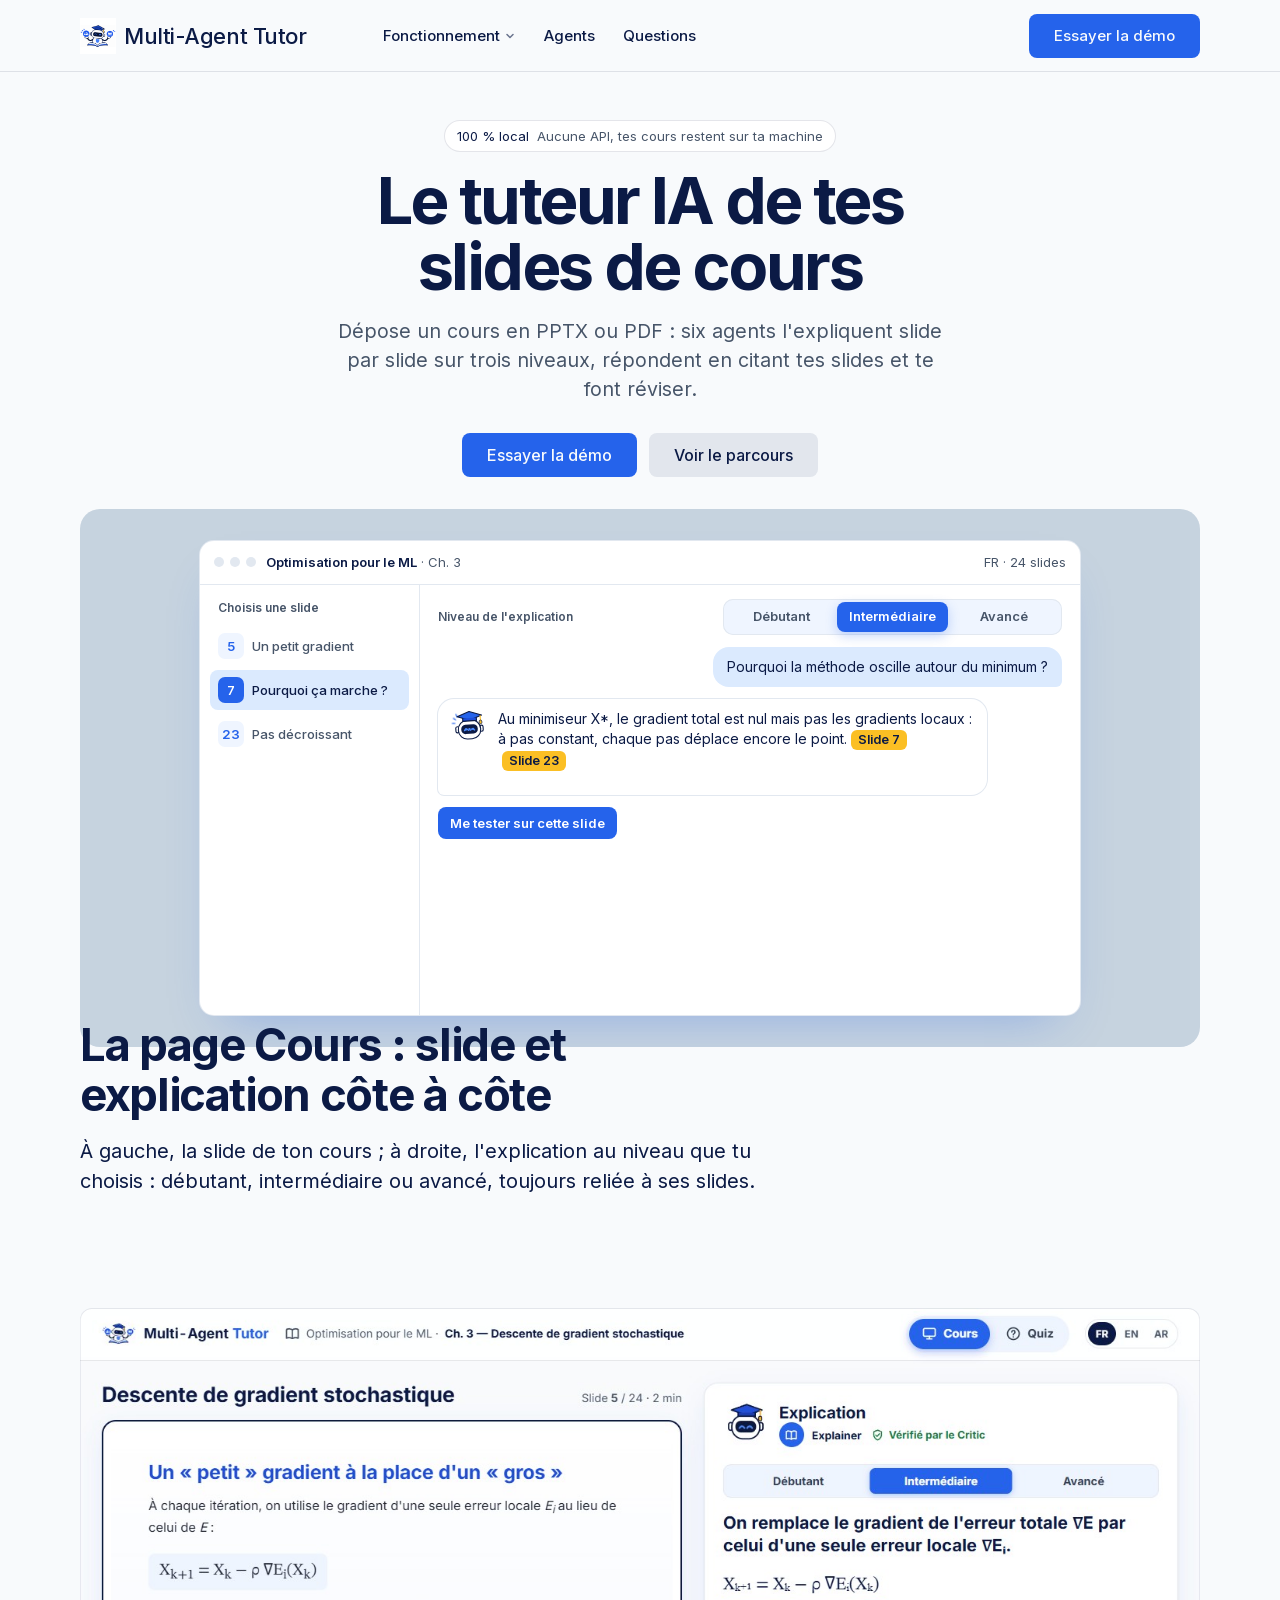
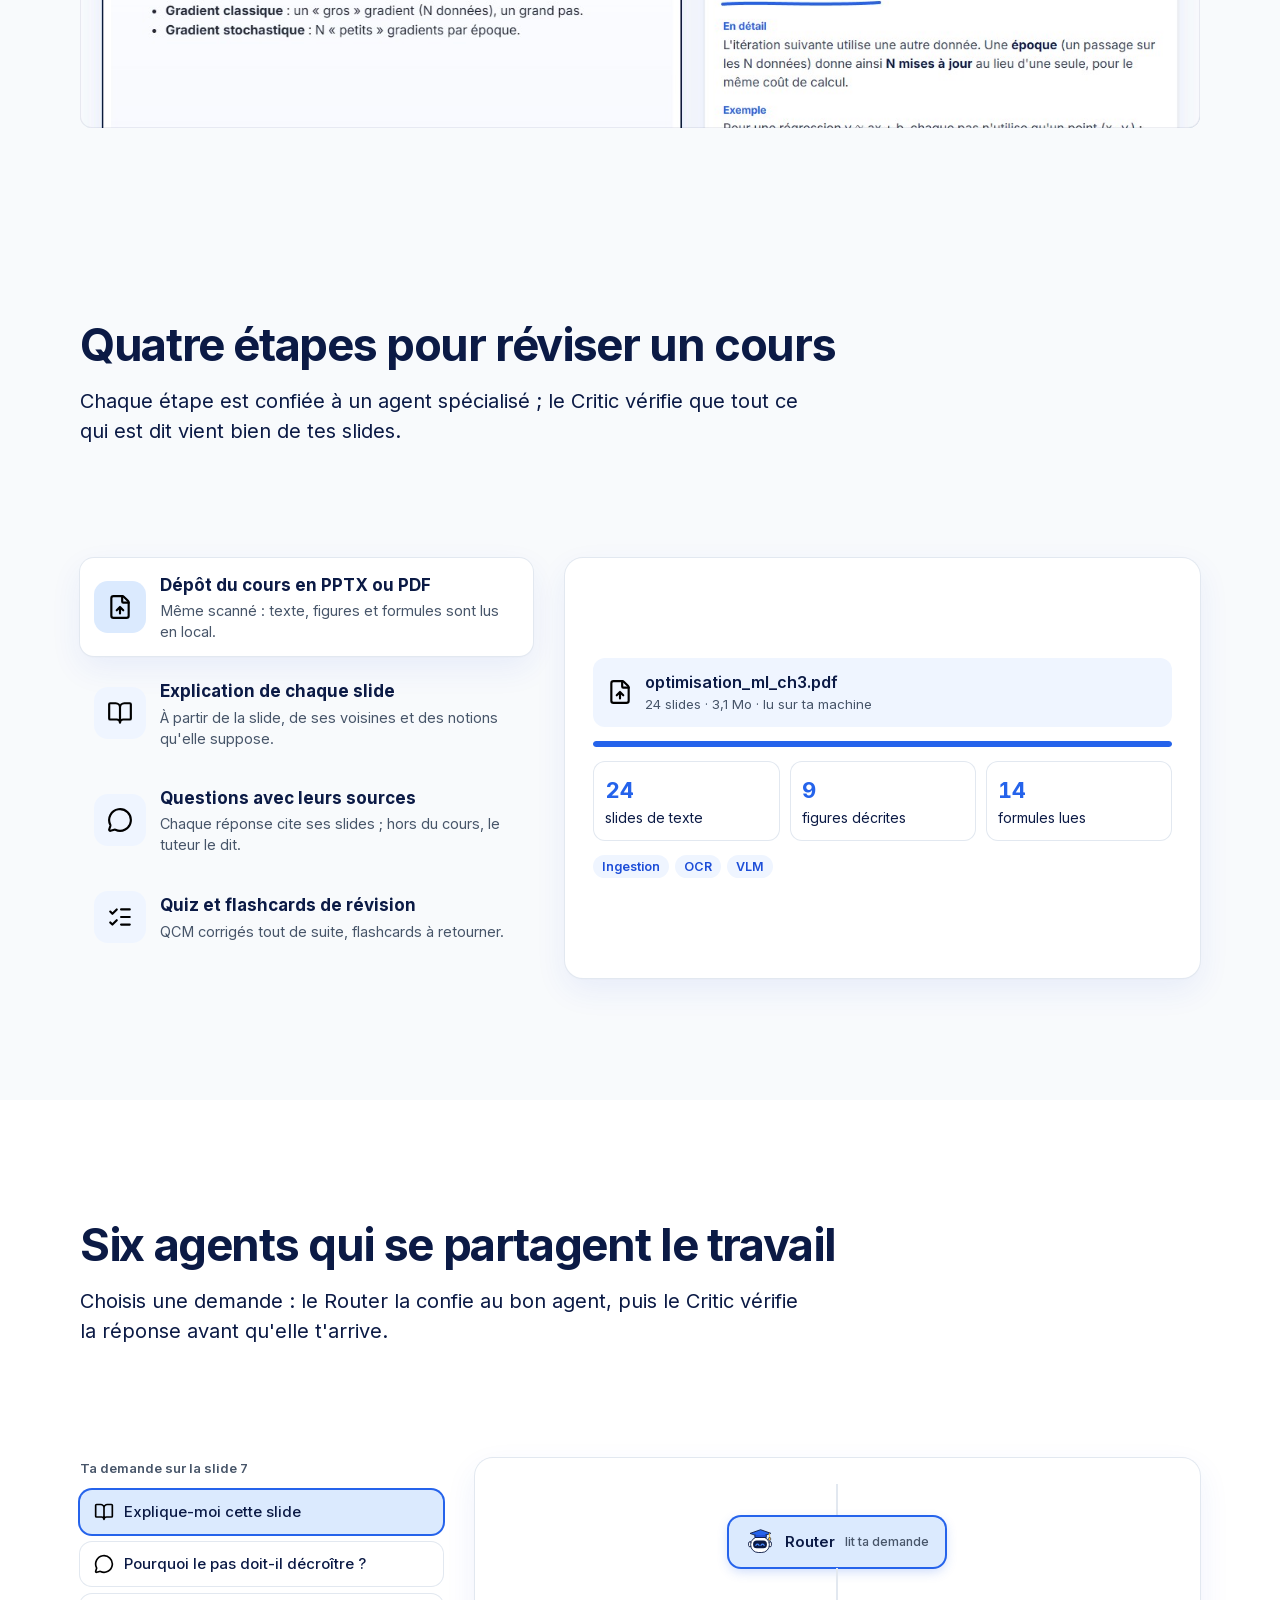
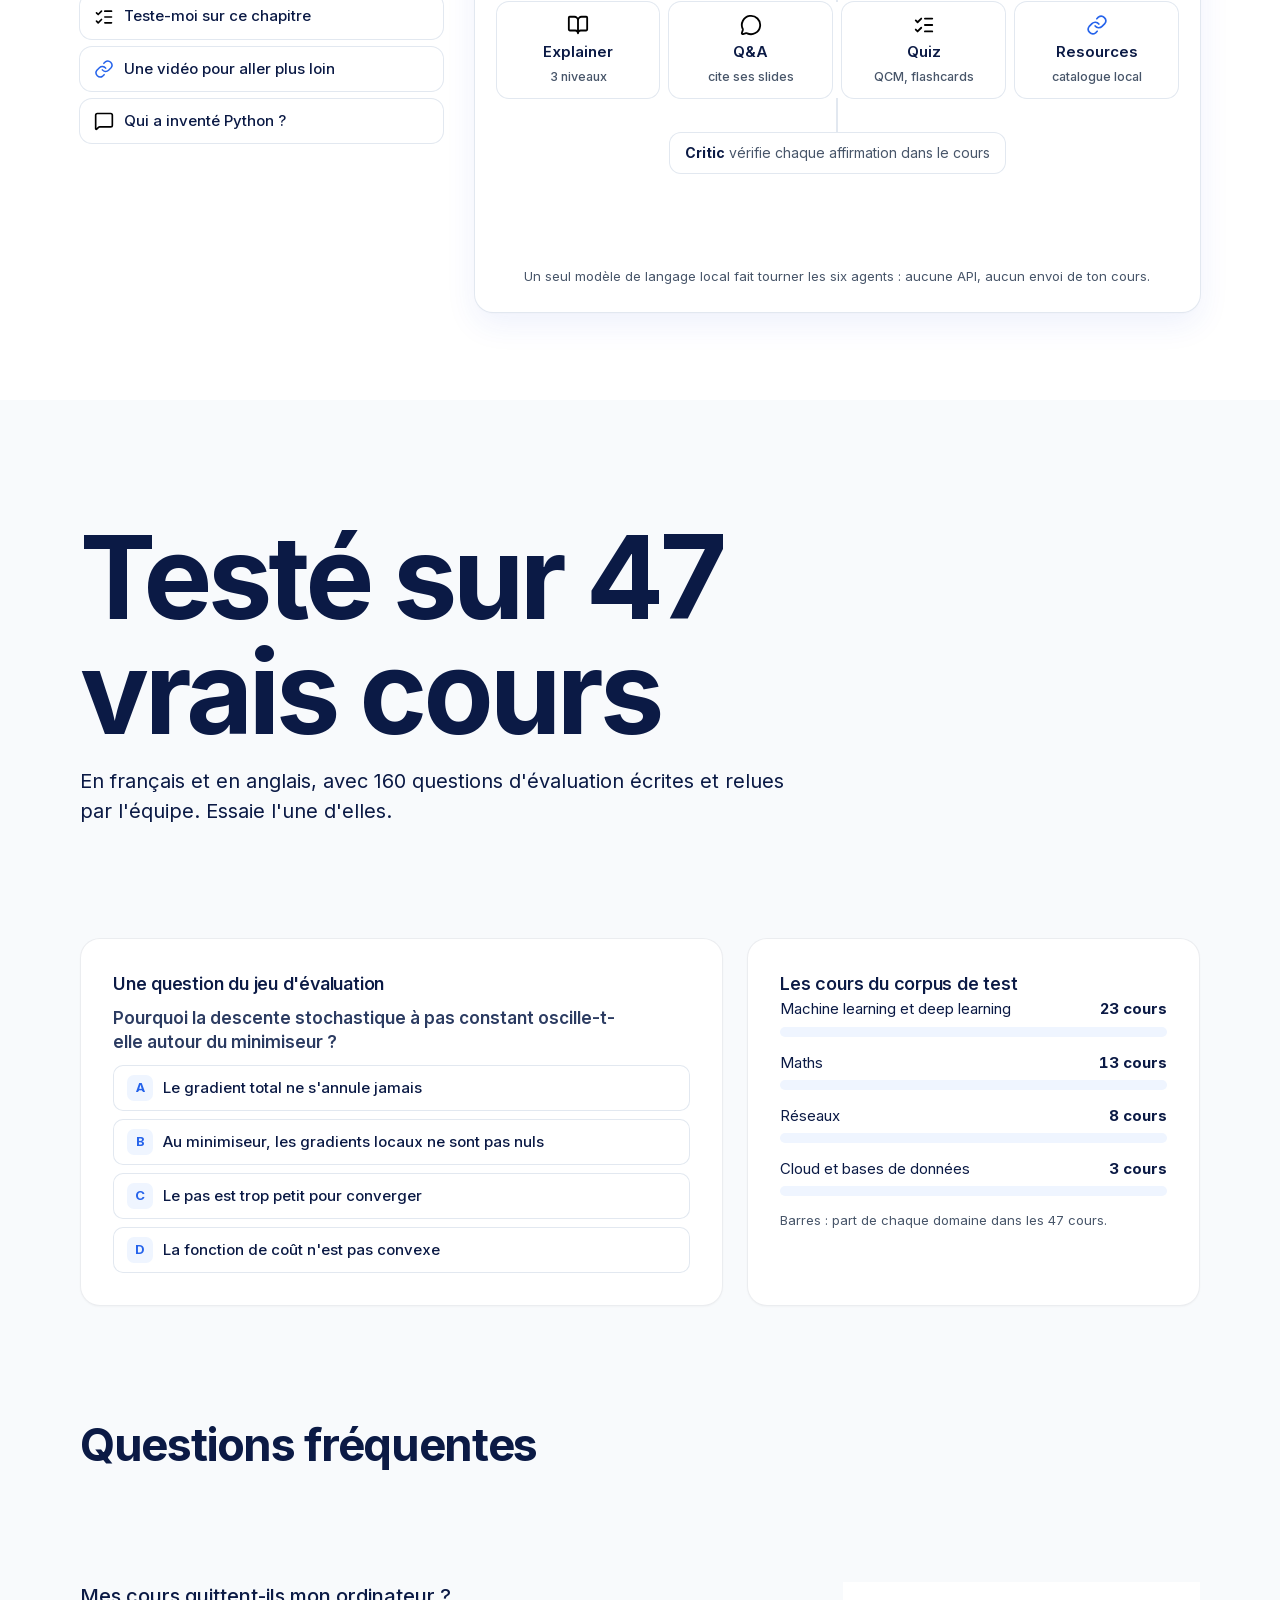
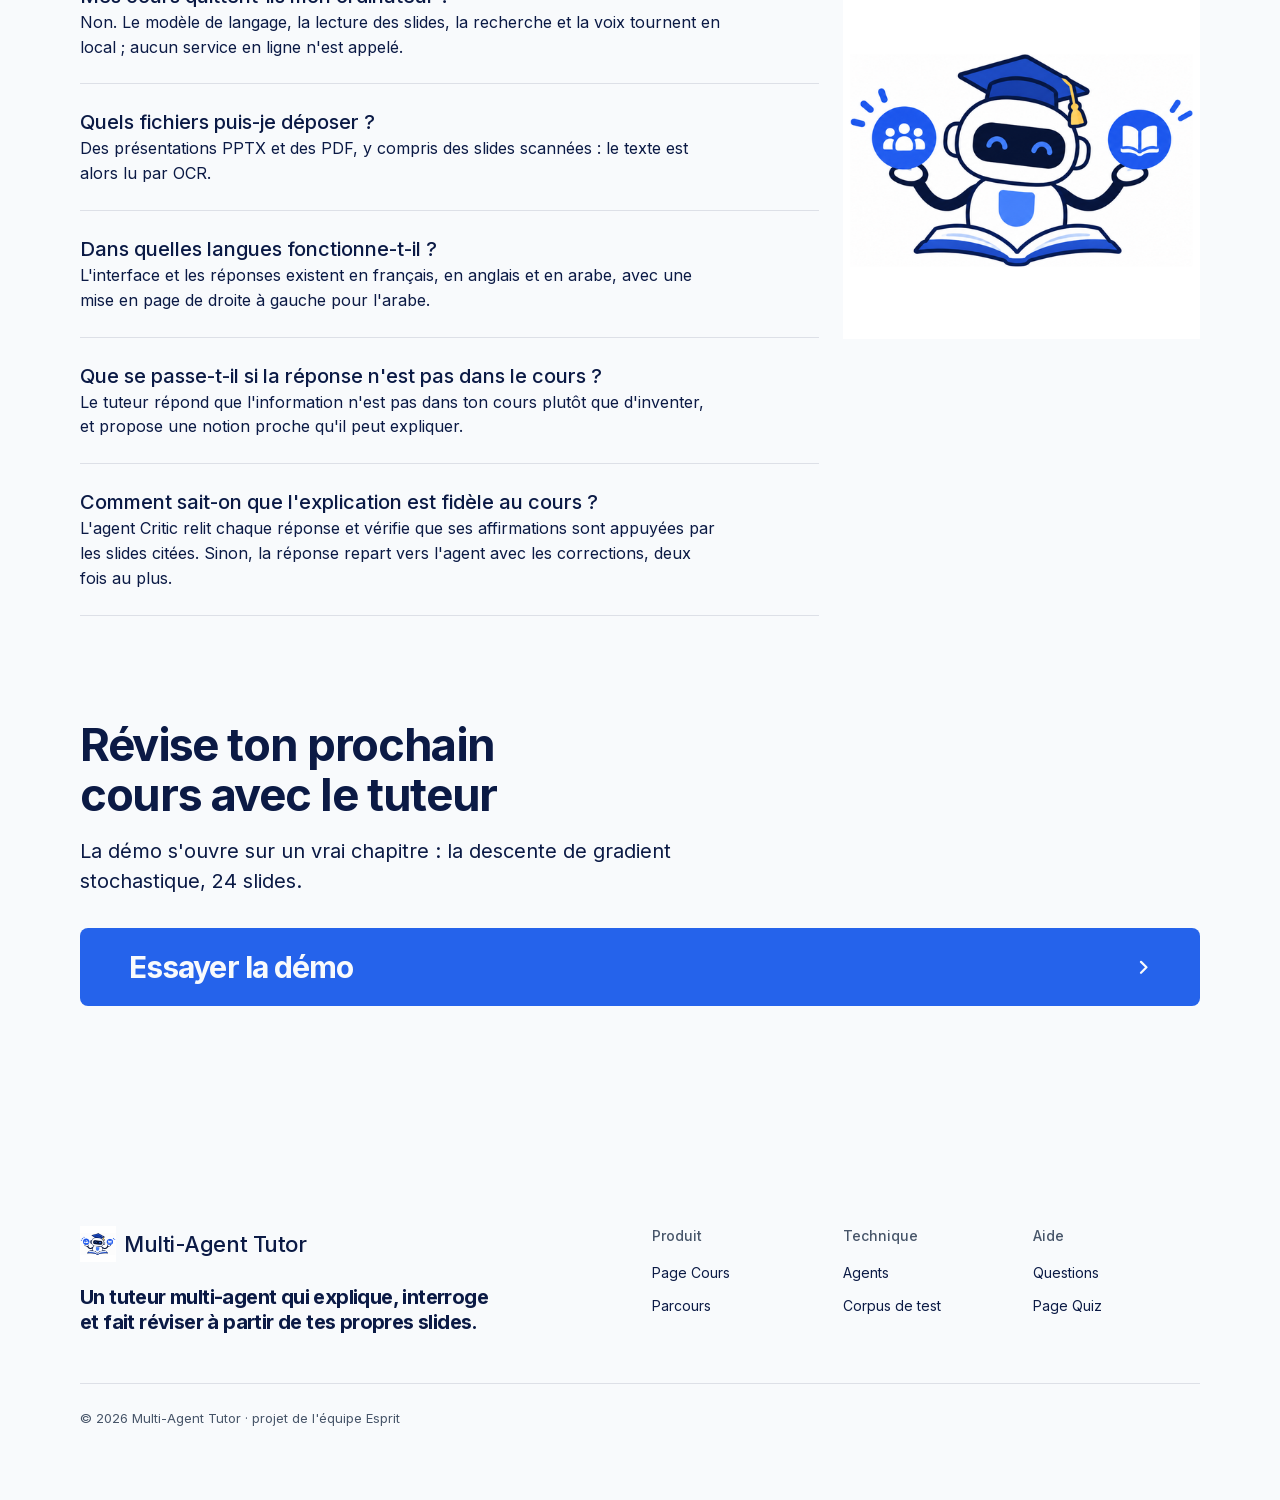
==== commit a6f9e5b6: "[D2] landing interactive : tuteur jouable, routeur d'agents, parcours, QCM d'évaluation" ====
--- a/docs/maquettes/accueil/index.html
+++ b/docs/maquettes/accueil/index.html
@@ -21,8 +21,8 @@
 <link rel="stylesheet" href="assets/layout/layout.css">
 <link rel="stylesheet" href="assets/icons/icon.css">
 <link rel="stylesheet" href="assets/ui/base.css">
-<link rel="stylesheet" href="assets/diagrams/diagram.css">
 <link rel="stylesheet" href="assets/moments/liquid-type/moment.css">
+<link rel="stylesheet" href="accueil.css">
 <script>document.documentElement.classList.add('m-enter');setTimeout(()=>document.documentElement.classList.add('m-enter-done'),700)</script>
 <script src="assets/backgrounds/backgrounds.js"></script>
 <script>document.documentElement.classList.add('mo-js');setTimeout(()=>document.documentElement.classList.add('mo-safe'),2500)</script>
@@ -30,18 +30,19 @@
 <link rel="modulepreload" href="assets/moments/lib.js">
 <link rel="modulepreload" href="assets/moments/liquid-type/moment.js">
 <style>
-/* Charte D1 (Both, docs/charte.md) : bleu roi, marine, jaune du pompon, Inter auto-hébergée, aucun service en ligne */
+/* Charte D1 (Both, docs/charte.md) : Inter auto-hébergée, aucun service en ligne. Couleurs : accueil.css (--mat-*). */
 @font-face { font-family: "Inter"; font-style: normal; font-weight: 100 900; font-display: swap;
   src: url("fonts/inter-latin.woff2") format("woff2");
   unicode-range: U+0000-00FF, U+0131, U+0152-0153, U+02BB-02BC, U+02C6, U+02DA, U+02DC, U+0304, U+0308, U+0329, U+2000-206F, U+20AC, U+2122, U+2191, U+2193, U+2212, U+2215, U+FEFF, U+FFFD; }
 @font-face { font-family: "Inter"; font-style: normal; font-weight: 100 900; font-display: swap;
   src: url("fonts/inter-latin-ext.woff2") format("woff2");
   unicode-range: U+0100-02BA, U+02BD-02C5, U+02C7-02CC, U+02CE-02D7, U+02DD-02FF, U+0304, U+0308, U+0329, U+1D00-1DBF, U+1E00-1E9F, U+1EF2-1EFF, U+2020, U+20A0-20AB, U+20AD-20C0, U+2113, U+2C60-2C7F, U+A720-A7FF; }
+/* Jetons du kit, alignés sur la charte (mêmes valeurs que les --mat-* d'accueil.css) */
 :root {
-  --p-bg: #f8fafc; --p-surface: #ffffff; --p-ink: #0b1a45; --p-muted: #475569;
-  --p-accent: #2563eb; --p-accent-ink: #f8fafc; --p-action: #2563eb; --p-action-ink: #f8fafc;
-  --p-inv-bg: #0b1a45; --p-inv-surface: #182851; --p-inv-ink: #f8fafc; --p-inv-muted: #949fb4;
-  --p-inv-accent: #f8fafc; --p-inv-accent-ink: #0b1a45; --p-inv-action: #f8fafc; --p-inv-action-ink: #0b1a45;
+  --p-bg: #F8FAFC; --p-surface: #FFFFFF; --p-ink: #0B1A45; --p-muted: #475569;
+  --p-accent: #2563EB; --p-accent-ink: #F8FAFC; --p-action: #2563EB; --p-action-ink: #F8FAFC;
+  --p-inv-bg: #0B1A45; --p-inv-surface: #182851; --p-inv-ink: #F8FAFC; --p-inv-muted: #949FB4;
+  --p-inv-accent: #F8FAFC; --p-inv-accent-ink: #0B1A45; --p-inv-action: #F8FAFC; --p-inv-action-ink: #0B1A45;
   --font-display: "Inter", "Segoe UI", Roboto, Arial, sans-serif;
   --font-text: "Inter", "Segoe UI", Roboto, Arial, sans-serif;
   --font-mono: ui-monospace, "SFMono-Regular", Menlo, Consolas, monospace;
@@ -49,69 +50,11 @@
   --display-tracking: -0.03em;
   --display-tracking-xl: -0.04em;
   --ly-scale: 0.97;
-  --mat-jaune: #fbbf24;
 }
-.nav__logo img { width: 36px; height: 36px; object-fit: contain; }
-/* La fenêtre du hero : l'échange réel du tuteur, liste des slides à gauche */
-.hero__window { background: linear-gradient(180deg, #dbeafe, #eff5ff 70%, #f8fafc); }
-.d-win { font: 400 14px/1.4 var(--font-text); }
-.d-win__bar { display: flex; align-items: center; gap: 10px; height: 40px; padding: 0 14px; border-bottom: 1px solid #e2e8f0; font-size: 13px; }
-.d-win__dots { display: flex; gap: 6px; } .d-win__dots i { width: 10px; height: 10px; border-radius: 50%; background: #e2e8f0; }
-.d-chat { display: grid; gap: 10px; align-content: start; padding: 18px; font-size: 14px; }
-.d-msg { max-width: 78%; padding: 10px 14px; border-radius: 16px; line-height: 1.45; }
-.d-msg--me { justify-self: end; border-bottom-right-radius: 6px; }
-.d-msg--bot { border-bottom-left-radius: 6px; }
-.d-tool { display: flex; align-items: center; gap: 8px; font-size: 13px; }
-.d-tool::before { content: ""; width: 14px; height: 14px; border-radius: 50%; border: 2px solid currentColor; border-right-color: transparent; }
-.tw .d-msg--bot .avatar-tuteur { display: block; margin: 0 0 6px; }
-
-.tw { background: #fff; color: #0b1a45; border-radius: 14px; box-shadow: 0 0 0 1px #e2e8f0, 0 24px 48px -24px rgb(37 99 235 / .35); overflow: hidden; }
-.tw .d-win__bar { color: #475569; } .tw .d-win__bar b { color: #0b1a45; font-weight: 600; } .tw .d-win__bar .sp { flex: 1; }
-.tw .d-win__body { display: grid; grid-template-columns: 230px 1fr; min-height: 420px; }
-.slides-col { border-right: 1px solid #e2e8f0; padding: 10px; display: grid; align-content: start; gap: 4px; font-size: 13px; }
-.slides-col .s { display: grid; grid-template-columns: 26px 1fr; gap: 8px; align-items: center; padding: 7px 8px; border-radius: 8px; color: #475569; }
-.slides-col .s b { width: 26px; height: 26px; border-radius: 7px; display: grid; place-items: center; background: #eff5ff; color: #2563eb; font-weight: 600; }
-.slides-col .s.is-on { background: #dbeafe; color: #0b1a45; }
-.slides-col .s.is-on b { background: #2563eb; color: #fff; }
-.tw .d-chat { padding: 14px 18px; gap: 10px; }
-.tw .d-msg--me { background: #dbeafe; color: #0b1a45; }
-.tw .d-msg--bot { background: #fff; color: #0b1a45; box-shadow: 0 0 0 1px #e2e8f0; max-width: 88%; }
-.tw .d-tool { color: #475569; }
-.cite { display: inline-block; padding: 0 7px; border-radius: 6px; background: var(--mat-jaune); color: #0b1a45; font-weight: 600; font-size: 12.5px; margin-left: 3px; }
-.tw .acts { display: flex; gap: 8px; }
-.tw .acts span { height: 30px; padding: 0 12px; border-radius: 8px; display: inline-flex; align-items: center; font-size: 13px; font-weight: 600; background: #2563eb; color: #fff; }
-.tw .acts span + span { background: #fff; color: #2563eb; box-shadow: inset 0 0 0 1px #2563eb; }
-@media (max-width: 639px) { .tw .d-win__body { grid-template-columns: 1fr; } .slides-col { display: none; } .tw .d-tool, .tw .d-win__bar .sp ~ span { display: none; } .tw .d-chat { font-size: 13px; padding: 12px 14px; } }
-/* La capture de la page Cours, notre propre interface */
-.capture { --p-h: 380px; }
-.capture img { width: 100%; height: 100%; object-fit: cover; object-position: top left; display: block; }
-@media (max-width: 1023px) { .capture { --p-h: 360px; } }
-@media (max-width: 639px) { .capture { --p-h: 300px; } }
-/* Les quatre étapes du parcours */
-.etape-ic { display: inline-grid; place-items: center; width: 52px; height: 52px; border-radius: 14px; background: #eff5ff; }
-.avatar-tuteur { width: 28px; height: 28px; border-radius: 50%; vertical-align: middle; margin-right: 8px; background: #fff; }
-.faq-visuel img { width: 100%; max-width: 360px; height: auto; display: block; margin-inline: auto; }
-@media (max-width: 1023px) { .faq-visuel { display: none; } }
-.panel.capture { height: var(--p-h); overflow: hidden; position: relative; }
-.panel.capture img { position: absolute; inset: 0; }
-.etape-num { display: inline-grid; place-items: center; width: 36px; height: 36px; border-radius: 10px; background: #2563eb; color: #fff; font-weight: 700; }
-.agents-cites { margin-top: var(--s-3); display: flex; flex-wrap: wrap; gap: 6px; }
-.agents-cites span { font-size: 13px; font-weight: 600; padding: 2px 9px; border-radius: 999px; background: #eff5ff; color: #1d4ed8; }
-/* Un nom de 17 caractères ne tient pas à 390 px avec le bouton et le menu : le logo seul y suffit */
-@media (max-width: 639px) { .nav__bar .nav__logo .nom { position: absolute; width: 1px; height: 1px; overflow: hidden; clip: rect(0 0 0 0); white-space: nowrap; } }
-@media (max-width: 639px) { #agents .panel { --p-h: 380px; } }
-/* Preuves : une vraie question du jeu d'évaluation et la couverture du corpus */
-.exemple-q { display: grid; gap: var(--s-3); }
-.exemple-q .q { font-weight: 600; font-size: 17px; }
-.exemple-q .r { color: var(--muted); }
-.rows-corpus { display: grid; }
-.rows-corpus div { display: flex; justify-content: space-between; gap: var(--s-4); padding: 12px 0; border-top: 1px solid #e2e8f0; }
-.rows-corpus div:first-child { border-top: 0; }
-.rows-corpus b { font-variant-numeric: tabular-nums; }
 </style>
 </head>
 <body>
-<!-- deal: hero centred, nav nav-mega, close close-type, footer footer-columns, rhythm surface-pairs, buttons tonal, mark stack (remplacé par le logo du projet), ground sky, moment liquid-type -->
+<!-- deal: hero centred, nav nav-mega, close close-type, footer footer-columns, rhythm surface-pairs, buttons tonal, mark : logo du projet, ground sky, moment liquid-type -->
 <header class="nav">
   <div class="wrap nav__bar">
     <a class="skip-link" href="#top">Aller au contenu</a>
@@ -122,7 +65,7 @@
         <div class="nav__menu">
           <div class="wrap grid">
             <div class="menu-col span-3"><p class="t-label">Pour l'étudiant</p><a href="#cours">La page Cours<span>Slide et explication côte à côte</span></a><a href="#parcours">Le parcours<span>Déposer, comprendre, demander, réviser</span></a></div>
-            <div class="menu-col span-3"><p class="t-label">Sous le capot</p><a href="#agents">Les six agents<span>Router, Explainer, Q&amp;A, Quiz, Resources, Critic</span></a><a href="#questions">Questions<span>Formats, langues, confidentialité</span></a></div>
+            <div class="menu-col span-3"><p class="t-label">Sous le capot</p><a href="#agents">Les six agents<span>Router, Explainer, Q&amp;A, Quiz, Resources, Critic</span></a><a href="#preuves">Le corpus de test<span>47 cours, 160 questions relues</span></a></div>
           </div>
         </div>
       </div>
@@ -145,24 +88,30 @@
         <p class="hero__lead">Dépose un cours en PPTX ou PDF : six agents l'expliquent slide par slide sur trois niveaux, répondent en citant tes slides et te font réviser.</p>
         <div class="btn-row"><a class="btn btn--primary" href="../cours.html">Essayer la démo</a><a class="btn btn--secondary" href="#parcours">Voir le parcours</a></div>
       </div>
-      <div class="hero__window" role="img" aria-label="Le tuteur répond à une question sur la descente de gradient stochastique en citant les slides 7 et 23">
-        <div class="ly-piece d-win tw" aria-hidden="true">
-          <div class="d-win__bar"><span class="d-win__dots"><i></i><i></i><i></i></span><span><b>Optimisation pour le ML</b> · Ch. 3</span><span class="sp"></span><span>FR · 24 slides</span></div>
-          <div class="d-win__body">
-            <div class="slides-col">
-              <div class="s"><b>3</b>Stochastique, mais pourquoi ?</div>
-              <div class="s"><b>5</b>Un petit gradient</div>
-              <div class="s is-on"><b>7</b>Pourquoi ça marche ?</div>
-              <div class="s"><b>13</b>Descente par lots</div>
-              <div class="s"><b>23</b>Pas décroissant</div>
+      <div class="hero__window">
+        <div class="ly-piece tw" data-tuteur>
+          <div class="tw__bar"><span class="tw__dots" aria-hidden="true"><i></i><i></i><i></i></span><span><b>Optimisation pour le ML</b> · Ch. 3</span><span class="sp"></span><span>FR · 24 slides</span></div>
+          <div class="tw__body">
+            <div class="tw__slides" role="group" aria-label="Choisir une slide">
+              <p>Choisis une slide</p>
+              <button class="tw__slide" type="button" data-slide="5" aria-pressed="false"><b>5</b><span>Un petit gradient</span></button>
+              <button class="tw__slide" type="button" data-slide="7" aria-pressed="true"><b>7</b><span>Pourquoi ça marche ?</span></button>
+              <button class="tw__slide" type="button" data-slide="23" aria-pressed="false"><b>23</b><span>Pas décroissant</span></button>
             </div>
-            <div class="convo">
-              <div class="d-chat" data-ly-steps="900">
-                <div class="d-msg d-msg--me">Pourquoi la méthode oscille autour du minimum ?</div>
-                <div class="d-tool" data-step>Recherche dans les slides du chapitre 3</div>
-                <div class="d-msg d-msg--bot" data-step><img class="avatar-tuteur" src="img/logo-icone.png" alt="" width="28" height="28">Au minimiseur X*, le gradient total est nul mais pas les gradients locaux : à pas constant, chaque pas déplace encore le point.<span class="cite">Slide 7</span><span class="cite">Slide 23</span></div>
-                <div class="acts" data-step><span>Me tester</span></div>
+            <div class="tw__chat">
+              <div class="tw__outils">
+                <span id="niveau-l">Niveau de l'explication</span>
+                <div class="niveaux" role="group" aria-labelledby="niveau-l">
+                  <span class="curseur" aria-hidden="true"></span>
+                  <button type="button" data-niveau="debutant" aria-pressed="false">Débutant</button>
+                  <button type="button" data-niveau="intermediaire" aria-pressed="true">Intermédiaire</button>
+                  <button type="button" data-niveau="avance" aria-pressed="false">Avancé</button>
+                </div>
               </div>
+              <div class="msg msg--moi">Pourquoi la méthode oscille autour du minimum ?</div>
+              <div class="outil" hidden>Recherche dans les slides du chapitre 3</div>
+              <div class="msg msg--tuteur" data-mascotte aria-live="polite"><div><span class="ecrit">Au minimiseur X*, le gradient total est nul mais pas les gradients locaux : à pas constant, chaque pas déplace encore le point.</span><span class="sources"><span class="cite">Slide 7</span><span class="cite">Slide 23</span></span></div></div>
+              <div class="acts"><a href="../quiz.html">Me tester sur cette slide</a></div>
             </div>
           </div>
         </div>
@@ -176,7 +125,7 @@
         <h2 id="cours-h">La page Cours : slide et explication côte à côte</h2>
         <p>À gauche, la slide de ton cours ; à droite, l'explication au niveau que tu choisis : débutant, intermédiaire ou avancé, toujours reliée à ses slides.</p>
       </div>
-      <div class="panel capture" style="margin-top: var(--s-8)"><img src="img/page-cours.png" alt="La page Cours : la slide 5 sur la descente de gradient stochastique, son explication au niveau intermédiaire et les questions de l'étudiant" width="1440" height="1394" loading="lazy"></div>
+      <a class="panel capture" href="../cours.html" style="margin-top: var(--s-8); display: block" aria-label="Ouvrir la page Cours de la démo"><img src="img/page-cours.png" alt="La page Cours : la slide 5 sur la descente de gradient stochastique, son explication au niveau intermédiaire et les questions de l'étudiant" width="1440" height="1394" loading="lazy"></a>
     </div>
   </section>
 
@@ -186,11 +135,48 @@
         <h2 id="parcours-h">Quatre étapes pour réviser un cours</h2>
         <p>Chaque étape est confiée à un agent spécialisé ; le Critic vérifie que tout ce qui est dit vient bien de tes slides.</p>
       </div>
-      <div class="grid" style="margin-top: var(--s-8)">
-        <article class="card span-3"><span class="etape-ic"><img src="assets/icons/ui-file-up.svg" alt="" width="28" height="28"></span><h3>Dépôt du cours en PPTX ou PDF</h3><p>Un PPTX ou un PDF, même scanné : texte, figures et formules sont lus en local.</p><div class="agents-cites"><span>Ingestion</span><span>OCR</span><span>VLM</span></div></article>
-        <article class="card span-3"><span class="etape-ic"><img src="assets/icons/ui-book-open.svg" alt="" width="28" height="28"></span><h3>Explication de chaque slide</h3><p>L'explication part de la slide, de ses voisines et des notions qu'elle suppose.</p><div class="agents-cites"><span>Explainer</span><span>Critic</span></div></article>
-        <article class="card span-3"><span class="etape-ic"><img src="assets/icons/ui-message-circle.svg" alt="" width="28" height="28"></span><h3>Questions avec leurs sources</h3><p>Chaque réponse cite ses slides ; si le cours n'en parle pas, le tuteur le dit.</p><div class="agents-cites"><span>Q&amp;A</span><span>Critic</span></div></article>
-        <article class="card span-3"><span class="etape-ic"><img src="assets/icons/ui-list-checks.svg" alt="" width="28" height="28"></span><h3>Quiz et flashcards de révision</h3><p>QCM avec correction immédiate, flashcards à répéter et ressources par notion.</p><div class="agents-cites"><span>Quiz</span><span>Resources</span></div></article>
+      <div class="parcours" style="margin-top: var(--s-8)">
+        <div class="etapes" role="tablist" aria-label="Étapes du parcours" aria-orientation="vertical" data-parcours>
+          <button class="etape" type="button" role="tab" id="t-depot" aria-controls="v-depot" aria-selected="true"><span class="ic"><img src="assets/icons/ui-file-up.svg" alt="" width="26" height="26"></span><span><strong class="t">Dépôt du cours en PPTX ou PDF</strong><span class="d">Même scanné : texte, figures et formules sont lus en local.</span></span></button>
+          <button class="etape" type="button" role="tab" id="t-expl" aria-controls="v-expl" aria-selected="false" tabindex="-1"><span class="ic"><img src="assets/icons/ui-book-open.svg" alt="" width="26" height="26"></span><span><strong class="t">Explication de chaque slide</strong><span class="d">À partir de la slide, de ses voisines et des notions qu'elle suppose.</span></span></button>
+          <button class="etape" type="button" role="tab" id="t-qa" aria-controls="v-qa" aria-selected="false" tabindex="-1"><span class="ic"><img src="assets/icons/ui-message-circle.svg" alt="" width="26" height="26"></span><span><strong class="t">Questions avec leurs sources</strong><span class="d">Chaque réponse cite ses slides ; hors du cours, le tuteur le dit.</span></span></button>
+          <button class="etape" type="button" role="tab" id="t-quiz" aria-controls="v-quiz" aria-selected="false" tabindex="-1"><span class="ic"><img src="assets/icons/ui-list-checks.svg" alt="" width="26" height="26"></span><span><strong class="t">Quiz et flashcards de révision</strong><span class="d">QCM corrigés tout de suite, flashcards à retourner.</span></span></button>
+        </div>
+        <div class="scene">
+          <div class="scene__vue" id="v-depot" role="tabpanel" aria-labelledby="t-depot">
+            <div class="fichier"><img src="assets/icons/ui-file-up.svg" alt="" width="26" height="26"><span>optimisation_ml_ch3.pdf<small>24 slides · 3,1 Mo · lu sur ta machine</small></span></div>
+            <div class="barre" aria-hidden="true"><i></i></div>
+            <div class="lu"><div><b>24</b>slides de texte</div><div><b>9</b>figures décrites</div><div><b>14</b>formules lues</div></div>
+            <div class="agents-cites"><span>Ingestion</span><span>OCR</span><span>VLM</span></div>
+          </div>
+          <div class="scene__vue" id="v-expl" role="tabpanel" aria-labelledby="t-expl" hidden>
+            <dl class="rubriques">
+              <div class="rubrique"><dt>Idée clé</dt><dd>À pas constant, la méthode oscille autour du minimum.<span class="cite">Slide 7</span></dd></div>
+              <div class="rubrique"><dt>Explication</dt><dd>Le gradient total s'annule en X*, mais pas les gradients locaux.</dd></div>
+              <div class="rubrique"><dt>Exemple</dt><dd>Deux exemples tirent à gauche, un à droite : le point bouge encore.</dd></div>
+              <div class="rubrique"><dt>Lien slide 6</dt><dd>On reprend le pas constant présenté juste avant.<span class="cite">Slide 6</span></dd></div>
+              <div class="rubrique"><dt>À retenir</dt><dd><span class="retenir">Pas constant = convergence vers un voisinage de X*</span></dd></div>
+            </dl>
+            <div class="agents-cites"><span>Explainer</span><span>Critic</span></div>
+          </div>
+          <div class="scene__vue" id="v-qa" role="tabpanel" aria-labelledby="t-qa" hidden>
+            <div class="msg msg--moi" style="justify-self:end">Pourquoi faire décroître le pas ?</div>
+            <div class="msg msg--tuteur" data-mascotte><div>Avec un pas qui décroît, le bruit des gradients locaux s'atténue et l'itéré converge vers X*.<span class="cite">Slide 23</span><span class="cite">Slide 7</span></div></div>
+            <div class="msg msg--moi" style="justify-self:end">Et qui a inventé Python ?</div>
+            <div class="refus"><img src="assets/icons/ui-message-circle.svg" alt="" width="20" height="20">L'information n'est pas dans le cours.</div>
+            <div class="agents-cites"><span>Q&amp;A</span><span>Critic</span></div>
+          </div>
+          <div class="scene__vue" id="v-quiz" role="tabpanel" aria-labelledby="t-quiz" hidden>
+            <button class="flashcard" type="button" aria-pressed="false" aria-label="Flashcard : clique pour voir la réponse">
+              <span class="flashcard__in">
+                <span class="flashcard__face flashcard__face--recto"><small>Recto · slide 23</small>Quelles conditions sur le pas αₖ ?</span>
+                <span class="flashcard__face flashcard__face--dos"><small>Verso</small>Σαₖ = ∞ et Σαₖ² &lt; ∞, par exemple αₖ = 1/k.</span>
+              </span>
+            </button>
+            <p class="indice">Clique sur la carte pour la retourner.</p>
+            <div class="agents-cites"><span>Quiz</span><span>Resources</span></div>
+          </div>
+        </div>
       </div>
     </div>
   </section>
@@ -199,9 +185,33 @@
     <div class="wrap">
       <div class="section-head">
         <h2 id="agents-h">Six agents qui se partagent le travail</h2>
-        <p>Le Router lit ta demande et la confie au bon agent ; un modèle de langage local les fait tous tourner, sans aucune API.</p>
-      </div>
-      <div class="panel" style="margin-top: var(--s-8); --p-h: 460px"><div class="dg" data-diagram><script type="application/json">{"layout":"lanes","alt":"Ta demande sur un cours arrive au Router, qui la confie à l'Explainer, au Q&A ou au Quiz ; le Critic vérifie chaque réponse.","input":{"label":"Ta demande","icon":"ui:message-square","sub":"slide 7"},"core":{"label":"Router","icon":"ui:bot"},"lanes":[{"label":"Explainer","icon":"ui:book-open","done":true,"sub":"3 niveaux"},{"label":"Q&A","icon":"ui:message-circle","done":true,"sub":"cite ses slides"},{"label":"Quiz","icon":"ui:list-checks","done":true,"sub":"QCM"}]}</script></div></div>
+        <p>Choisis une demande : le Router la confie au bon agent, puis le Critic vérifie la réponse avant qu'elle t'arrive.</p>
+      </div>
+      <div class="routeur" style="margin-top: var(--s-8)" data-routeur>
+        <div class="demandes" role="group" aria-label="Demandes d'exemple">
+          <p>Ta demande sur la slide 7</p>
+          <button class="demande" type="button" data-route="explainer" aria-pressed="false"><img src="assets/icons/ui-book-open.svg" alt="" width="20" height="20">Explique-moi cette slide</button>
+          <button class="demande" type="button" data-route="qa" aria-pressed="false"><img src="assets/icons/ui-message-circle.svg" alt="" width="20" height="20">Pourquoi le pas doit-il décroître ?</button>
+          <button class="demande" type="button" data-route="quiz" aria-pressed="false"><img src="assets/icons/ui-list-checks.svg" alt="" width="20" height="20">Teste-moi sur ce chapitre</button>
+          <button class="demande" type="button" data-route="resources" aria-pressed="false"><svg width="20" height="20" viewBox="0 0 24 24" fill="none" stroke="currentColor" stroke-width="1.8" stroke-linecap="round" stroke-linejoin="round" aria-hidden="true"><path d="M10 13a5 5 0 0 0 7.5.5l3-3a5 5 0 0 0-7-7l-1.7 1.7"/><path d="M14 11a5 5 0 0 0-7.5-.5l-3 3a5 5 0 0 0 7 7l1.7-1.7"/></svg>Une vidéo pour aller plus loin</button>
+          <button class="demande" type="button" data-route="refus" aria-pressed="false"><img src="assets/icons/ui-message-square.svg" alt="" width="20" height="20">Qui a inventé Python ?</button>
+        </div>
+        <div class="flux" aria-live="polite">
+          <div class="lien" aria-hidden="true"><i></i></div>
+          <div class="noeud noeud--router" data-mascotte>Router <small>lit ta demande</small></div>
+          <div class="lien" aria-hidden="true"><i></i></div>
+          <div class="agents4">
+            <div class="noeud" data-agent="explainer"><img src="assets/icons/ui-book-open.svg" alt="" width="22" height="22">Explainer<small>3 niveaux</small></div>
+            <div class="noeud" data-agent="qa"><img src="assets/icons/ui-message-circle.svg" alt="" width="22" height="22">Q&amp;A<small>cite ses slides</small></div>
+            <div class="noeud" data-agent="quiz"><img src="assets/icons/ui-list-checks.svg" alt="" width="22" height="22">Quiz<small>QCM, flashcards</small></div>
+            <div class="noeud" data-agent="resources"><svg width="22" height="22" viewBox="0 0 24 24" fill="none" stroke="#2563EB" stroke-width="1.8" stroke-linecap="round" stroke-linejoin="round" aria-hidden="true"><path d="M10 13a5 5 0 0 0 7.5.5l3-3a5 5 0 0 0-7-7l-1.7 1.7"/><path d="M14 11a5 5 0 0 0-7.5-.5l-3 3a5 5 0 0 0 7 7l1.7-1.7"/></svg>Resources<small>catalogue local</small></div>
+          </div>
+          <div class="lien" aria-hidden="true"><i></i></div>
+          <div class="critic"><span><b>Critic</b> vérifie chaque affirmation dans le cours</span></div>
+          <div class="sortie cache"></div>
+          <p class="local">Un seul modèle de langage local fait tourner les six agents : aucune API, aucun envoi de ton cours.</p>
+        </div>
+      </div>
     </div>
   </section>
 
@@ -209,21 +219,29 @@
     <div class="wrap">
       <div data-moment="liquid-type" class="section-head" style="max-width:none">
         <h2 id="preuves-h" class="mo-lt__type">Testé sur 47 vrais cours</h2>
-        <p>En français et en anglais, avec 160 questions d'évaluation écrites et relues par l'équipe.</p>
+        <p>En français et en anglais, avec 160 questions d'évaluation écrites et relues par l'équipe. Essaie l'une d'elles.</p>
       </div>
       <div class="grid" style="margin-top: var(--s-8)">
-        <article class="card span-6 exemple-q">
+        <article class="card span-7 qcm" data-qcm>
           <h3>Une question du jeu d'évaluation</h3>
-          <p class="q">Pourquoi la descente stochastique à pas constant oscille-t-elle autour du minimiseur ?</p>
-          <p class="r">Réponse attendue : au minimiseur, le gradient total est nul mais pas les gradients locaux. <span class="cite">Slide 7</span><span class="cite">Slide 23</span></p>
+          <p class="q" id="qcm-q">Pourquoi la descente stochastique à pas constant oscille-t-elle autour du minimiseur ?</p>
+          <div class="qcm__choix" role="group" aria-labelledby="qcm-q" style="display:grid;gap:8px">
+            <button class="choix" type="button" data-juste="false"><span class="lettre">A</span>Le gradient total ne s'annule jamais<svg class="verdict verdict--non" viewBox="0 0 20 20" aria-label="Faux"><path d="M5.5 5.5l9 9M14.5 5.5l-9 9" fill="none" stroke="currentColor" stroke-width="2.4" stroke-linecap="round"/></svg><svg class="verdict verdict--ok" viewBox="0 0 20 20" aria-label="Juste"><path d="M4.5 10.5l3.5 3.5 7.5-8" fill="none" stroke="currentColor" stroke-width="2.4" stroke-linecap="round" stroke-linejoin="round"/></svg></button>
+            <button class="choix" type="button" data-juste="true"><span class="lettre">B</span>Au minimiseur, les gradients locaux ne sont pas nuls<svg class="verdict verdict--non" viewBox="0 0 20 20" aria-label="Faux"><path d="M5.5 5.5l9 9M14.5 5.5l-9 9" fill="none" stroke="currentColor" stroke-width="2.4" stroke-linecap="round"/></svg><svg class="verdict verdict--ok" viewBox="0 0 20 20" aria-label="Juste"><path d="M4.5 10.5l3.5 3.5 7.5-8" fill="none" stroke="currentColor" stroke-width="2.4" stroke-linecap="round" stroke-linejoin="round"/></svg></button>
+            <button class="choix" type="button" data-juste="false"><span class="lettre">C</span>Le pas est trop petit pour converger<svg class="verdict verdict--non" viewBox="0 0 20 20" aria-label="Faux"><path d="M5.5 5.5l9 9M14.5 5.5l-9 9" fill="none" stroke="currentColor" stroke-width="2.4" stroke-linecap="round"/></svg><svg class="verdict verdict--ok" viewBox="0 0 20 20" aria-label="Juste"><path d="M4.5 10.5l3.5 3.5 7.5-8" fill="none" stroke="currentColor" stroke-width="2.4" stroke-linecap="round" stroke-linejoin="round"/></svg></button>
+            <button class="choix" type="button" data-juste="false"><span class="lettre">D</span>La fonction de coût n'est pas convexe<svg class="verdict verdict--non" viewBox="0 0 20 20" aria-label="Faux"><path d="M5.5 5.5l9 9M14.5 5.5l-9 9" fill="none" stroke="currentColor" stroke-width="2.4" stroke-linecap="round"/></svg><svg class="verdict verdict--ok" viewBox="0 0 20 20" aria-label="Juste"><path d="M4.5 10.5l3.5 3.5 7.5-8" fill="none" stroke="currentColor" stroke-width="2.4" stroke-linecap="round" stroke-linejoin="round"/></svg></button>
+          </div>
+          <div class="retour" data-mascotte role="status" hidden><p></p></div>
+          <button class="rejouer" type="button" hidden>Réessayer</button>
         </article>
-        <article class="card span-6">
+        <article class="card span-5">
           <h3>Les cours du corpus de test</h3>
-          <div class="rows-corpus">
-            <div><span>Machine learning et deep learning</span><b>23 cours</b></div>
-            <div><span>Maths</span><b>13 cours</b></div>
-            <div><span>Réseaux</span><b>8 cours</b></div>
-            <div><span>Cloud et bases de données</span><b>3 cours</b></div>
+          <div class="corpus">
+            <div class="corpus__ligne" style="--part: .489"><div><span>Machine learning et deep learning</span><b>23 cours</b></div><div class="corpus__barre" aria-hidden="true"><i></i></div></div>
+            <div class="corpus__ligne" style="--part: .277"><div><span>Maths</span><b>13 cours</b></div><div class="corpus__barre" aria-hidden="true"><i></i></div></div>
+            <div class="corpus__ligne" style="--part: .170"><div><span>Réseaux</span><b>8 cours</b></div><div class="corpus__barre" aria-hidden="true"><i></i></div></div>
+            <div class="corpus__ligne" style="--part: .064"><div><span>Cloud et bases de données</span><b>3 cours</b></div><div class="corpus__barre" aria-hidden="true"><i></i></div></div>
+            <p class="corpus__note">Barres : part de chaque domaine dans les 47 cours.</p>
           </div>
         </article>
       </div>
@@ -238,6 +256,7 @@
         <details><summary>Quels fichiers puis-je déposer ?</summary><p>Des présentations PPTX et des PDF, y compris des slides scannées : le texte est alors lu par OCR.</p></details>
         <details><summary>Dans quelles langues fonctionne-t-il ?</summary><p>L'interface et les réponses existent en français, en anglais et en arabe, avec une mise en page de droite à gauche pour l'arabe.</p></details>
         <details><summary>Que se passe-t-il si la réponse n'est pas dans le cours ?</summary><p>Le tuteur répond que l'information n'est pas dans ton cours plutôt que d'inventer, et propose une notion proche qu'il peut expliquer.</p></details>
+        <details><summary>Comment sait-on que l'explication est fidèle au cours ?</summary><p>L'agent Critic relit chaque réponse et vérifie que ses affirmations sont appuyées par les slides citées. Sinon, la réponse repart vers l'agent avec les corrections, deux fois au plus.</p></details>
       </div><div class="span-4 faq-visuel"><img src="img/logo-icone.png" alt="Le robot tuteur, coiffé d'une toque, tient les bulles de l'équipe d'agents et du cours" width="512" height="512" loading="lazy"></div></div>
     </div>
   </section>
@@ -274,10 +293,11 @@
   <a class="btn btn--primary" href="../cours.html">Essayer la démo</a>
 </nav>
 
+<script src="../maquettes.js"></script>
+<script src="accueil.js" defer></script>
 <script type="module" src="assets/system.js"></script>
 <script type="module" src="assets/motion/motion.js"></script>
 <script type="module" src="assets/layout/layout.js"></script>
-<script type="module" src="assets/diagrams/mount.js"></script>
 <script type="module" src="assets/moments/moments.js"></script>
 </body>
 </html>
--- a/docs/maquettes/accueil/accueil.css
+++ b/docs/maquettes/accueil/accueil.css
@@ -0,0 +1,302 @@
+/* Landing — couche interactive, dans la charte D1 (Both, docs/charte.md).
+   Toute couleur vient d'une variable --mat-* ou d'une teinte pâle dérivée ; Inter partout. */
+
+:root {
+  --mat-primaire: #2563EB;
+  --mat-primaire-survol: #1D4ED8;
+  --mat-secondaire: #4C8AFD;
+  --mat-accent: #FBBF24;
+  --mat-texte: #0B1A45;
+  --mat-texte-secondaire: #475569;
+  --mat-fond: #F8FAFC;
+  --mat-surface: #FFFFFF;
+  --mat-fond-clair: #DBEAFE;
+  --mat-bordure: #E2E8F0;
+  --mat-succes: #15803D;
+  --mat-erreur: #DC2626;
+  --bleu-ciel: #EFF5FF;                 /* teinte pâle dérivée de --mat-fond-clair */
+  --vert-pale: #DCFCE7;                 /* fond du verdict juste, dérivé de --mat-succes */
+  --rouge-pale: #FEE2E2;                /* fond du verdict faux, dérivé de --mat-erreur */
+  --ombre-panneau: 0 1px 2px rgba(14, 26, 61, .05), 0 12px 32px rgba(35, 80, 216, .08);
+  --ombre-forte: 0 18px 44px rgba(35, 80, 216, .18);
+  --lueur-action: 0 4px 12px rgba(37, 99, 235, .25);
+  --ease-out: cubic-bezier(0.23, 1, 0.32, 1);
+  --ease-in-out: cubic-bezier(0.77, 0, 0.175, 1);
+}
+
+/* Surfaces du navigateur : elles portent aussi la charte */
+::selection { background: var(--mat-fond-clair); color: var(--mat-texte); }
+:focus-visible { outline: 2px solid var(--mat-primaire); outline-offset: 2px; }
+html { scrollbar-color: var(--mat-fond-clair) transparent; accent-color: var(--mat-primaire); }
+
+/* --------------------------------------------------------------- mascotte (visage du tuteur) */
+.mascotte { width: 44px; height: 44px; flex: none; overflow: visible; }
+.mascotte .contour { stroke: var(--mat-texte); stroke-width: 3; stroke-linecap: round; stroke-linejoin: round; }
+.mascotte .yeux { transition: opacity 160ms ease; }
+.mascotte .yeux-points, .mascotte .yeux-oups, .mascotte .eclats { opacity: 0; }
+.mascotte .eclats path { stroke: var(--mat-primaire); stroke-width: 3; stroke-linecap: round; transform-box: fill-box; transform-origin: 0% 100%; }
+.mascotte .tete { transform-box: fill-box; transform-origin: 50% 90%; transition: transform 240ms var(--ease-out); }
+.mascotte[data-etat="reflechit"] .yeux-arcs { opacity: 0; }
+.mascotte[data-etat="reflechit"] .yeux-points { opacity: 1; }
+.mascotte[data-etat="reflechit"] .yeux-points circle { animation: pulse 900ms var(--ease-in-out) infinite; }
+.mascotte[data-etat="reflechit"] .yeux-points circle:nth-child(2) { animation-delay: 150ms; }
+.mascotte[data-etat="reflechit"] .yeux-points circle:nth-child(3) { animation-delay: 300ms; }
+.mascotte[data-etat="contente"] .tete { transform: translateY(-2px) rotate(-4deg); }
+.mascotte[data-etat="contente"] .eclats { opacity: 1; }
+.mascotte[data-etat="contente"] .eclats path { animation: eclat 360ms var(--ease-out) both; }
+.mascotte[data-etat="contente"] .eclats path:nth-child(2) { animation-delay: 40ms; }
+.mascotte[data-etat="contente"] .eclats path:nth-child(3) { animation-delay: 90ms; }
+.mascotte[data-etat="oups"] .yeux-arcs { opacity: 0; }
+.mascotte[data-etat="oups"] .yeux-oups { opacity: 1; }
+.mascotte[data-etat="oups"] .tete { transform: rotate(5deg); }
+@keyframes pulse { 0%, 100% { opacity: .35; } 50% { opacity: 1; } }
+@keyframes eclat { from { opacity: 0; transform: scale(.6); } to { opacity: 1; transform: scale(1); } }
+
+/* --------------------------------------------------------------- citations [Slide N] */
+.cite { display: inline-block; padding: 0 7px; border-radius: 6px; background: var(--mat-accent); color: var(--mat-texte);
+  font-weight: 600; font-size: 12.5px; line-height: 1.6; margin-inline-start: 4px; white-space: nowrap; }
+.cite.entre { animation: cite-in 320ms var(--ease-out) both; }
+@keyframes cite-in { from { opacity: 0; transform: translateY(4px) scale(.96); } }
+
+/* --------------------------------------------------------------- sélecteur de niveau (curseur qui glisse) */
+.niveaux { position: relative; display: inline-grid; grid-auto-flow: column; grid-auto-columns: 1fr; padding: 3px;
+  border-radius: 10px; background: var(--bleu-ciel); box-shadow: inset 0 0 0 1px var(--mat-bordure); }
+.niveaux button { position: relative; z-index: 1; height: 30px; padding: 0 12px; border: 0; border-radius: 8px; background: none;
+  font: 600 13px/1 var(--font-text); color: var(--mat-texte-secondaire); cursor: pointer; transition: color 180ms ease; }
+.niveaux button[aria-pressed="true"] { color: var(--mat-surface); }
+.niveaux .curseur { position: absolute; z-index: 0; top: 3px; bottom: 3px; left: 0; width: 0; border-radius: 8px;
+  background: var(--mat-primaire); box-shadow: var(--lueur-action);
+  transition: transform 260ms var(--ease-out); }
+
+/* --------------------------------------------------------------- fenêtre du tuteur (hero) */
+.hero__window { background: linear-gradient(180deg, var(--mat-fond-clair), var(--bleu-ciel) 70%, var(--mat-fond)); }
+.tw { background: var(--mat-surface); color: var(--mat-texte); border-radius: 14px; overflow: hidden;
+  box-shadow: 0 0 0 1px var(--mat-bordure), 0 24px 48px -24px rgb(37 99 235 / .35); font: 400 14px/1.45 var(--font-text); }
+.tw__bar { display: flex; align-items: center; gap: 10px; height: 44px; padding: 0 14px; border-bottom: 1px solid var(--mat-bordure);
+  font-size: 13px; color: var(--mat-texte-secondaire); }
+.tw__bar b { color: var(--mat-texte); font-weight: 600; }
+.tw__dots { display: flex; gap: 6px; } .tw__dots i { width: 10px; height: 10px; border-radius: 50%; background: var(--mat-bordure); }
+.tw__bar .sp { flex: 1; }
+.tw__body { display: grid; grid-template-columns: 220px 1fr; min-height: 430px; }
+.tw__slides { border-inline-end: 1px solid var(--mat-bordure); padding: 10px; display: grid; align-content: start; gap: 4px; }
+.tw__slides p { margin: 4px 8px 6px; font-size: 12px; font-weight: 600; color: var(--mat-texte-secondaire); }
+.tw__slide { display: grid; grid-template-columns: 26px 1fr; gap: 8px; align-items: center; width: 100%; padding: 7px 8px; border: 0;
+  border-radius: 8px; background: none; text-align: start; font: 500 13px/1.3 var(--font-text); color: var(--mat-texte-secondaire);
+  cursor: pointer; transition: background-color 180ms ease, color 180ms ease, transform 160ms var(--ease-out); }
+.tw__slide b { width: 26px; height: 26px; border-radius: 7px; display: grid; place-items: center; background: var(--bleu-ciel);
+  color: var(--mat-primaire); font-weight: 600; transition: background-color 180ms ease, color 180ms ease; }
+.tw__slide[aria-pressed="true"] { background: var(--mat-fond-clair); color: var(--mat-texte); }
+.tw__slide[aria-pressed="true"] b { background: var(--mat-primaire); color: var(--mat-surface); }
+.tw__slide:active { transform: scale(.98); }
+@media (hover: hover) and (pointer: fine) { .tw__slide:not([aria-pressed="true"]):hover { background: var(--bleu-ciel); color: var(--mat-texte); } }
+.tw__chat { display: grid; align-content: start; gap: 12px; padding: 14px 18px 18px; }
+.tw__outils { display: flex; align-items: center; justify-content: space-between; gap: 10px; flex-wrap: wrap; }
+.tw__outils span { font-size: 12px; font-weight: 600; color: var(--mat-texte-secondaire); }
+.msg { max-width: 88%; padding: 10px 14px; border-radius: 16px; }
+.msg--moi { justify-self: end; background: var(--mat-fond-clair); border-end-end-radius: 6px; }
+.msg--tuteur { display: grid; grid-template-columns: auto 1fr; gap: 10px; align-items: start; background: var(--mat-surface);
+  box-shadow: 0 0 0 1px var(--mat-bordure); border-end-start-radius: 6px; min-height: 96px; }
+.msg--tuteur .mascotte { width: 36px; height: 36px; }
+.outil { display: flex; align-items: center; gap: 8px; font-size: 13px; color: var(--mat-texte-secondaire); min-height: 20px; transition: opacity 200ms ease; }
+.outil::before { content: ""; width: 12px; height: 12px; border-radius: 50%; border: 2px solid currentColor; border-right-color: transparent; animation: tourne 700ms linear infinite; }
+.outil[hidden] { display: flex; opacity: 0; }
+@keyframes tourne { to { transform: rotate(1turn); } }
+.ecrit.en-cours::after { content: ""; display: inline-block; width: 7px; height: 1em; margin-inline-start: 2px; vertical-align: -2px;
+  background: var(--mat-primaire); border-radius: 2px; animation: pulse 800ms ease infinite; }
+.tw .acts { display: flex; gap: 8px; }
+.tw .acts a { height: 32px; padding: 0 12px; border-radius: 8px; display: inline-flex; align-items: center; font-size: 13px; font-weight: 600;
+  background: var(--mat-primaire); color: var(--mat-surface); text-decoration: none; transition: background-color 180ms ease, transform 160ms var(--ease-out); }
+.tw .acts a:hover { background: var(--mat-primaire-survol); }
+.tw .acts a:active { transform: scale(.97); }
+@media (max-width: 639px) {
+  .tw__body { grid-template-columns: 1fr; }
+  .tw__slides { border-inline-end: 0; border-bottom: 1px solid var(--mat-bordure); grid-auto-flow: column; grid-auto-columns: 1fr; overflow-x: auto; }
+  .tw__slides p { display: none; }
+  .tw__slide { grid-template-columns: 1fr; justify-items: center; text-align: center; font-size: 12px; }
+  .tw__slide span { display: none; }
+  .tw__bar .sp ~ span { display: none; }
+  .tw__chat { padding: 12px 14px; font-size: 13px; }
+}
+
+/* --------------------------------------------------------------- parcours : étapes + scène */
+.parcours { display: grid; grid-template-columns: minmax(0, 5fr) minmax(0, 7fr); gap: var(--s-6, 24px); align-items: stretch; }
+.etapes { display: grid; gap: 8px; align-content: start; counter-reset: etape; }
+.etape { display: grid; grid-template-columns: 52px 1fr; gap: 14px; align-items: center; width: 100%; padding: 14px; border: 0;
+  border-radius: 14px; background: none; text-align: start; font: inherit; color: inherit; cursor: pointer;
+  transition: background-color 200ms ease, box-shadow 200ms ease, transform 160ms var(--ease-out); }
+.etape .ic { display: grid; place-items: center; width: 52px; height: 52px; border-radius: 14px; background: var(--bleu-ciel); transition: background-color 200ms ease; }
+.etape .t { display: block; margin: 0 0 2px; font-size: 17px; font-weight: 700; }
+.etape .d { display: block; margin: 0; color: var(--mat-texte-secondaire); font-size: 14.5px; line-height: 1.45; }
+.etape[aria-selected="true"] { background: var(--mat-surface); box-shadow: 0 0 0 1px var(--mat-bordure), var(--ombre-panneau); }
+.etape[aria-selected="true"] .ic { background: var(--mat-fond-clair); }
+.etape:active { transform: scale(.99); }
+@media (hover: hover) and (pointer: fine) { .etape:not([aria-selected="true"]):hover { background: var(--bleu-ciel); } }
+.scene { position: relative; border-radius: 18px; background: var(--mat-surface); box-shadow: 0 0 0 1px var(--mat-bordure), var(--ombre-panneau);
+  padding: 28px; min-height: 420px; display: grid; align-content: center; overflow: hidden; }
+.scene__vue { display: grid; gap: 14px; }
+.scene__vue[hidden] { display: none; }
+.scene__vue.entre > * { animation: monte 380ms var(--ease-out) both; }
+.scene__vue.entre > *:nth-child(2) { animation-delay: 60ms; }
+.scene__vue.entre > *:nth-child(3) { animation-delay: 120ms; }
+.scene__vue.entre > *:nth-child(4) { animation-delay: 180ms; }
+.scene__vue.entre > *:nth-child(5) { animation-delay: 240ms; }
+.scene__vue.entre > *:nth-child(6) { animation-delay: 300ms; }
+@keyframes monte { from { opacity: 0; transform: translateY(10px); filter: blur(2px); } }
+.agents-cites { display: flex; flex-wrap: wrap; gap: 6px; }
+.agents-cites span { font-size: 12.5px; font-weight: 600; padding: 2px 9px; border-radius: 999px; background: var(--bleu-ciel); color: var(--mat-primaire-survol); }
+
+/* Scène 1 : le fichier devient des slides lues */
+.fichier { display: flex; align-items: center; gap: 12px; padding: 12px 14px; border-radius: 12px; background: var(--bleu-ciel); font-weight: 600; }
+.fichier small { display: block; font-weight: 400; color: var(--mat-texte-secondaire); }
+.barre { height: 6px; border-radius: 999px; background: var(--mat-bordure); overflow: hidden; }
+.barre i { display: block; height: 100%; border-radius: inherit; background: var(--mat-primaire); transform-origin: left; transform: scaleX(0); }
+.entre .barre i { animation: remplit 1100ms var(--ease-in-out) 200ms forwards; }
+@keyframes remplit { to { transform: scaleX(1); } }
+.lu { display: grid; grid-template-columns: repeat(3, 1fr); gap: 10px; }
+.lu div { padding: 12px; border-radius: 12px; box-shadow: inset 0 0 0 1px var(--mat-bordure); font-size: 14px; }
+.lu b { display: block; font-size: 22px; color: var(--mat-primaire); font-variant-numeric: tabular-nums; }
+/* Scène 2 : les cinq rubriques de l'explication, dans l'ordre */
+.rubriques { display: grid; gap: 10px; }
+.rubrique { display: grid; grid-template-columns: 120px 1fr; gap: 12px; align-items: baseline; padding-bottom: 10px; border-bottom: 1px solid var(--mat-bordure); font-size: 14.5px; }
+.rubrique:last-child { border-bottom: 0; padding-bottom: 0; }
+.rubrique dt { font-weight: 700; font-size: 13px; color: var(--mat-primaire-survol); }
+.rubrique dd { margin: 0; }
+.retenir { padding: 2px 8px; border-radius: 6px; background: #FEF3C7; } /* jaune pâle dérivé de --mat-accent : ce qu'il faut retenir */
+/* Scène 3 : réponse sourcée et refus */
+.refus { display: flex; gap: 10px; align-items: center; padding: 10px 14px; border-radius: 12px; box-shadow: inset 0 0 0 1px var(--mat-bordure);
+  color: var(--mat-texte-secondaire); font-size: 14px; }
+/* Scène 4 : flashcard à retourner */
+.flashcard { perspective: 900px; border: 0; padding: 0; background: none; cursor: pointer; font: inherit; color: inherit; text-align: center; }
+.flashcard__in { position: relative; display: grid; min-height: 180px; transform-style: preserve-3d; transition: transform 520ms var(--ease-in-out); }
+.flashcard[aria-pressed="true"] .flashcard__in { transform: rotateY(180deg); }
+.flashcard__face { grid-area: 1 / 1; display: grid; place-items: center; gap: 6px; padding: 22px; border-radius: 14px; backface-visibility: hidden;
+  background: var(--mat-surface); box-shadow: 0 0 0 1px var(--mat-bordure), var(--ombre-panneau); font-size: 17px; font-weight: 600; }
+.flashcard__face small { font-size: 12.5px; font-weight: 600; color: var(--mat-texte-secondaire); }
+.flashcard__face--dos { transform: rotateY(180deg); background: var(--bleu-ciel); font-weight: 500; }
+.indice { font-size: 13px; color: var(--mat-texte-secondaire); text-align: center; }
+@media (max-width: 1023px) { .parcours { grid-template-columns: 1fr; } .scene { min-height: 0; } }
+@media (max-width: 639px) {
+  .etape { grid-template-columns: 44px 1fr; padding: 10px; } .etape .ic { width: 44px; height: 44px; }
+  .etape .d { display: none; }
+  .scene { padding: 18px; }
+  .rubrique { grid-template-columns: 1fr; gap: 2px; }
+  .lu { grid-template-columns: 1fr 1fr 1fr; } .lu div { padding: 10px; font-size: 12.5px; }
+}
+
+/* --------------------------------------------------------------- agents : routeur jouable */
+.routeur { display: grid; grid-template-columns: minmax(0, 4fr) minmax(0, 8fr); gap: var(--s-6, 24px); align-items: start; }
+.demandes { display: grid; gap: 8px; }
+.demandes p { margin: 0 0 4px; font-size: 13px; font-weight: 600; color: var(--mat-texte-secondaire); }
+.demande { display: flex; align-items: center; gap: 10px; width: 100%; padding: 12px 14px; border: 0; border-radius: 12px; background: var(--mat-surface);
+  box-shadow: 0 0 0 1px var(--mat-bordure); text-align: start; font: 500 15px/1.35 var(--font-text); color: var(--mat-texte); cursor: pointer;
+  transition: box-shadow 200ms ease, background-color 200ms ease, transform 160ms var(--ease-out); }
+.demande svg { flex: none; color: var(--mat-primaire); }
+.demande[aria-pressed="true"] { background: var(--mat-fond-clair); box-shadow: 0 0 0 2px var(--mat-primaire); }
+.demande:active { transform: scale(.98); }
+@media (hover: hover) and (pointer: fine) { .demande:not([aria-pressed="true"]):hover { box-shadow: 0 0 0 1px var(--mat-secondaire), var(--ombre-panneau); transform: translateY(-1px); } }
+
+.flux { position: relative; display: grid; gap: 0; justify-items: center; padding: 26px 22px; border-radius: 18px; background: var(--mat-surface);
+  box-shadow: 0 0 0 1px var(--mat-bordure), var(--ombre-panneau); }
+.noeud { position: relative; display: inline-flex; align-items: center; gap: 10px; padding: 10px 16px; border-radius: 12px; background: var(--mat-surface);
+  box-shadow: 0 0 0 1px var(--mat-bordure); font-weight: 600; font-size: 15px; transition: box-shadow 240ms ease, background-color 240ms ease, opacity 240ms ease, transform 240ms var(--ease-out); }
+.noeud img { width: 22px; height: 22px; }
+.noeud small { font-weight: 500; color: var(--mat-texte-secondaire); font-size: 12.5px; }
+.noeud.actif { background: var(--mat-fond-clair); box-shadow: 0 0 0 2px var(--mat-primaire), var(--lueur-action); transform: translateY(-1px); }
+.noeud--router .mascotte { width: 30px; height: 30px; }
+.lien { position: relative; width: 2px; height: 34px; background: var(--mat-bordure); overflow: visible; }
+.lien i { position: absolute; left: -3px; top: 0; width: 8px; height: 8px; border-radius: 50%; background: var(--mat-primaire); opacity: 0; }
+.lien.passe i { animation: impulsion 420ms var(--ease-in-out) forwards; }
+@keyframes impulsion { 0% { opacity: 0; transform: translateY(0); } 15% { opacity: 1; } 85% { opacity: 1; } 100% { opacity: 0; transform: translateY(26px); } }
+.agents4 { display: grid; grid-template-columns: repeat(4, minmax(0, 1fr)); gap: 10px; width: 100%; }
+.agents4 .noeud { flex-direction: column; justify-content: center; gap: 4px; padding: 12px 8px; text-align: center; }
+.agents4.choisi .noeud:not(.actif) { opacity: .45; }
+.critic { display: flex; align-items: center; gap: 10px; padding: 10px 16px; border-radius: 12px; box-shadow: inset 0 0 0 1px var(--mat-bordure);
+  font-size: 14px; color: var(--mat-texte-secondaire); transition: box-shadow 240ms ease, color 240ms ease, opacity 240ms ease; }
+.critic b { color: var(--mat-texte); }
+.critic.actif { color: var(--mat-texte); box-shadow: inset 0 0 0 2px var(--mat-primaire); }
+.critic .ok { display: none; width: 20px; height: 20px; color: var(--mat-succes); }
+.critic.valide .ok { display: block; }
+.sortie { width: 100%; margin-top: 2px; padding: 14px 16px; border-radius: 14px; background: var(--bleu-ciel); font-size: 15px; min-height: 76px;
+  transition: opacity 220ms ease, transform 220ms var(--ease-out); }
+.sortie.cache { opacity: 0; transform: translateY(6px); }
+.sortie small { display: block; margin-bottom: 4px; font-size: 12.5px; font-weight: 600; color: var(--mat-primaire-survol); }
+.local { margin-top: 14px; font-size: 13px; color: var(--mat-texte-secondaire); text-align: center; }
+@media (max-width: 1023px) { .routeur { grid-template-columns: 1fr; } .demandes { grid-template-columns: 1fr 1fr; } .demandes p { grid-column: 1 / -1; } }
+@media (max-width: 639px) {
+  .demandes { grid-template-columns: 1fr; }
+  .demande { padding: 10px 12px; font-size: 14px; }
+  .flux { padding: 18px 12px; }
+  .agents4 { grid-template-columns: 1fr 1fr; }
+  .agents4 .noeud small { display: none; }
+}
+
+/* --------------------------------------------------------------- preuves : QCM du jeu d'évaluation + corpus */
+.qcm { display: grid; gap: 10px; }
+.qcm .q { margin: 0; font-weight: 600; font-size: 17px; line-height: 1.4; }
+.choix { display: flex; align-items: center; gap: 10px; width: 100%; min-height: 46px; padding: 10px 14px; border: 0; border-radius: 10px;
+  background: var(--mat-surface); box-shadow: inset 0 0 0 1px var(--mat-bordure); text-align: start; font: 500 15px/1.35 var(--font-text);
+  color: var(--mat-texte); cursor: pointer; transition: box-shadow 180ms ease, background-color 180ms ease, transform 160ms var(--ease-out); }
+.choix .lettre { flex: none; display: grid; place-items: center; width: 26px; height: 26px; border-radius: 7px; background: var(--bleu-ciel);
+  color: var(--mat-primaire); font-weight: 700; font-size: 13px; }
+.choix .verdict { margin-inline-start: auto; width: 20px; height: 20px; display: none; }
+.choix:active:not(:disabled) { transform: scale(.99); }
+@media (hover: hover) and (pointer: fine) { .choix:not(:disabled):hover { box-shadow: inset 0 0 0 1px var(--mat-secondaire); background: var(--bleu-ciel); } }
+.choix:disabled { cursor: default; }
+.choix.juste { background: var(--vert-pale); box-shadow: inset 0 0 0 2px var(--mat-succes); }
+.choix.juste .verdict--ok { display: block; color: var(--mat-succes); }
+.choix.faux { background: var(--rouge-pale); box-shadow: inset 0 0 0 2px var(--mat-erreur); }
+.choix.faux .verdict--non { display: block; color: var(--mat-erreur); }
+.qcm .retour { display: flex; gap: 10px; align-items: flex-start; padding: 12px 14px; border-radius: 12px; background: var(--bleu-ciel); font-size: 14.5px; }
+.qcm .retour[hidden] { display: none; }
+.qcm .retour .mascotte { width: 38px; height: 38px; }
+.qcm .rejouer { justify-self: start; height: 34px; padding: 0 14px; border: 0; border-radius: 8px; background: none; color: var(--mat-primaire);
+  box-shadow: inset 0 0 0 1px var(--mat-primaire); font: 600 14px/1 var(--font-text); cursor: pointer; transition: background-color 180ms ease, transform 160ms var(--ease-out); }
+.qcm .rejouer:hover { background: var(--bleu-ciel); }
+.qcm .rejouer:active { transform: scale(.97); }
+.qcm .rejouer[hidden] { display: none; }
+.corpus { display: grid; gap: 14px; }
+.corpus__ligne { display: grid; gap: 6px; }
+.corpus__ligne div { display: flex; justify-content: space-between; gap: 12px; font-size: 15px; }
+.corpus__ligne b { font-variant-numeric: tabular-nums; }
+.corpus__barre { height: 10px; border-radius: 999px; background: var(--bleu-ciel); overflow: hidden; }
+.corpus__barre i { display: block; height: 100%; border-radius: inherit; background: var(--mat-primaire); transform-origin: left;
+  transform: scaleX(var(--part)); transition: transform 900ms var(--ease-out); }
+.corpus.attend .corpus__barre i { transform: scaleX(0); }
+.corpus__ligne:nth-child(2) .corpus__barre i { transition-delay: 80ms; }
+.corpus__ligne:nth-child(3) .corpus__barre i { transition-delay: 160ms; }
+.corpus__ligne:nth-child(4) .corpus__barre i { transition-delay: 240ms; }
+.corpus__note { margin: 0; font-size: 13px; color: var(--mat-texte-secondaire); }
+
+/* --------------------------------------------------------------- divers */
+.nav__logo img { width: 36px; height: 36px; object-fit: contain; }
+.capture { --p-h: 380px; }
+.panel.capture { height: var(--p-h); overflow: hidden; position: relative; }
+.panel.capture img { position: absolute; inset: 0; width: 100%; height: 100%; object-fit: cover; object-position: top left; display: block;
+  transition: transform 600ms var(--ease-out); }
+@media (hover: hover) and (pointer: fine) { .panel.capture:hover img { transform: scale(1.02); } }
+.faq-visuel img { width: 100%; max-width: 360px; height: auto; display: block; margin-inline: auto; }
+@media (max-width: 1023px) { .capture { --p-h: 360px; } .faq-visuel { display: none; } }
+@media (max-width: 639px) {
+  .capture { --p-h: 300px; }
+  .nav__bar .nav__logo .nom { position: absolute; width: 1px; height: 1px; overflow: hidden; clip: rect(0 0 0 0); white-space: nowrap; }
+}
+
+/* Mouvement réduit : mêmes états, sans déplacement */
+@media (prefers-reduced-motion: reduce) {
+  .niveaux .curseur, .tw__slide, .etape, .demande, .choix, .noeud, .sortie, .panel.capture img, .flashcard__in { transition-property: opacity, background-color, color, box-shadow; }
+  .scene__vue.entre > *, .cite.entre, .lien.passe i, .mascotte .eclats path { animation: none; }
+  .entre .barre i { animation: none; transform: scaleX(1); }
+  .corpus__barre i { transition: none; }
+  .mascotte[data-etat] .tete { transform: none; }
+  .flashcard[aria-pressed="true"] .flashcard__face--recto { visibility: hidden; }
+  .flashcard[aria-pressed="true"] .flashcard__in { transform: none; }
+  .flashcard[aria-pressed="true"] .flashcard__face--dos { transform: none; }
+}
+
+/* La fenêtre du tuteur est jouable : elle s'affiche en entier (sans le fondu du kit) à toutes les tailles */
+.hero--centred .hero__window { flex: none; min-height: 0; padding: var(--s-6, 24px); -webkit-mask-image: none; mask-image: none; }
+.hero--centred .hero__window > .ly-piece { position: relative; left: auto; top: auto; transform: none; width: min(880px, 100%); margin-inline: auto; }
+@media (max-width: 639px) {
+  .hero--centred .hero__window { padding: var(--s-3, 12px); }
+  .hero--centred .hero__window > .ly-piece { left: auto; top: auto; width: 100%; }
+}
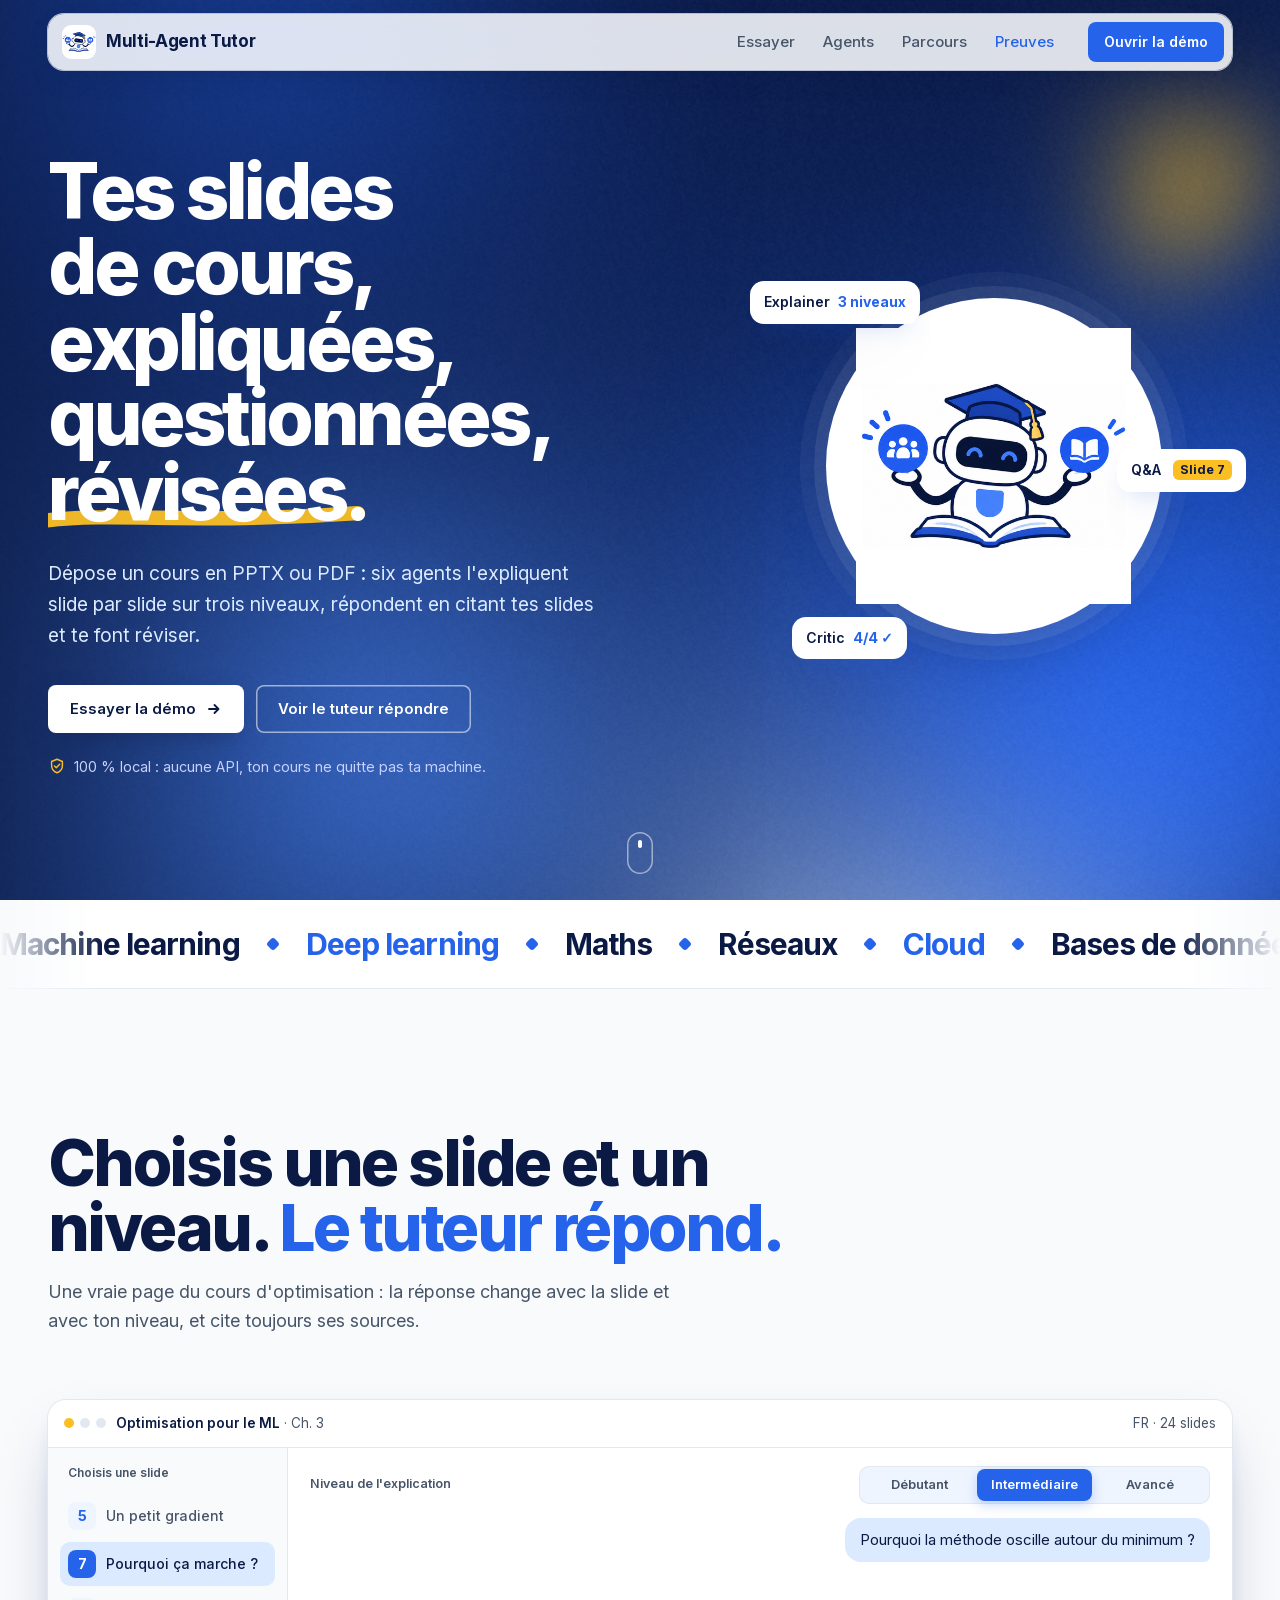
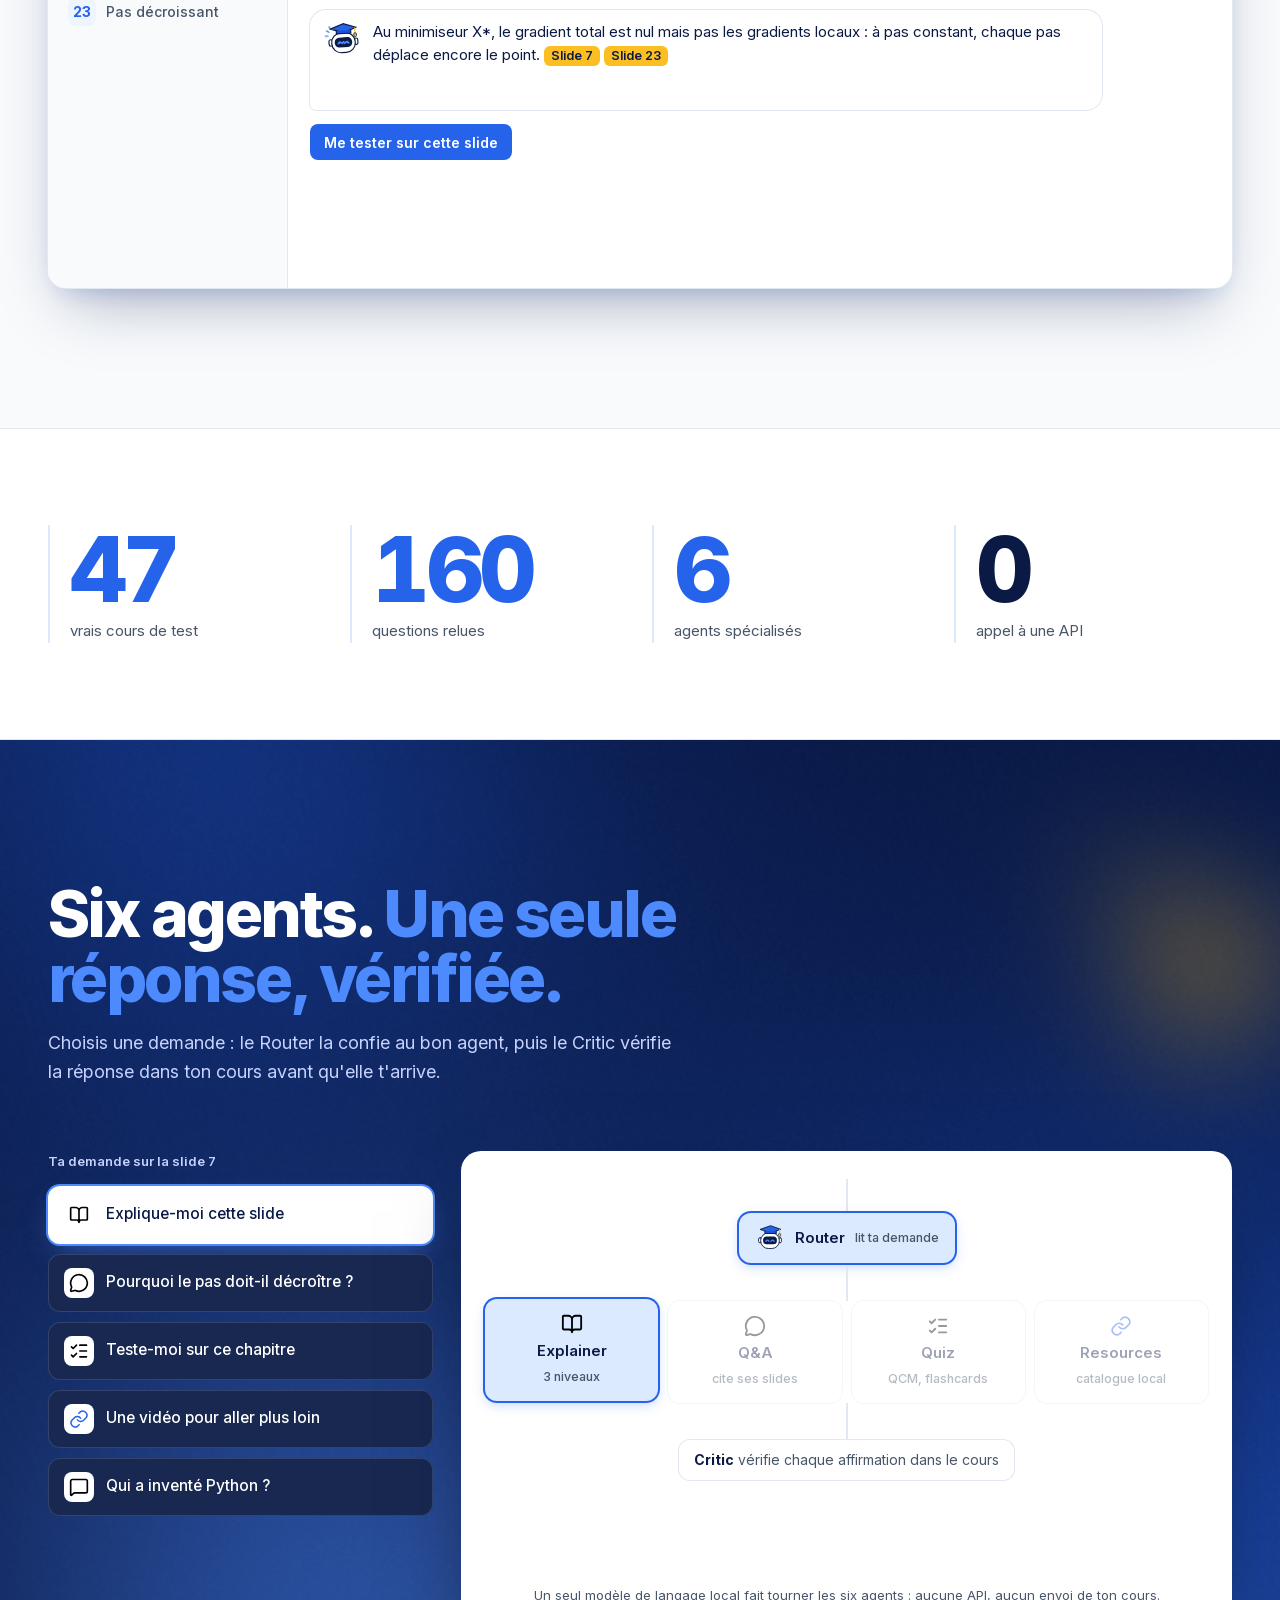
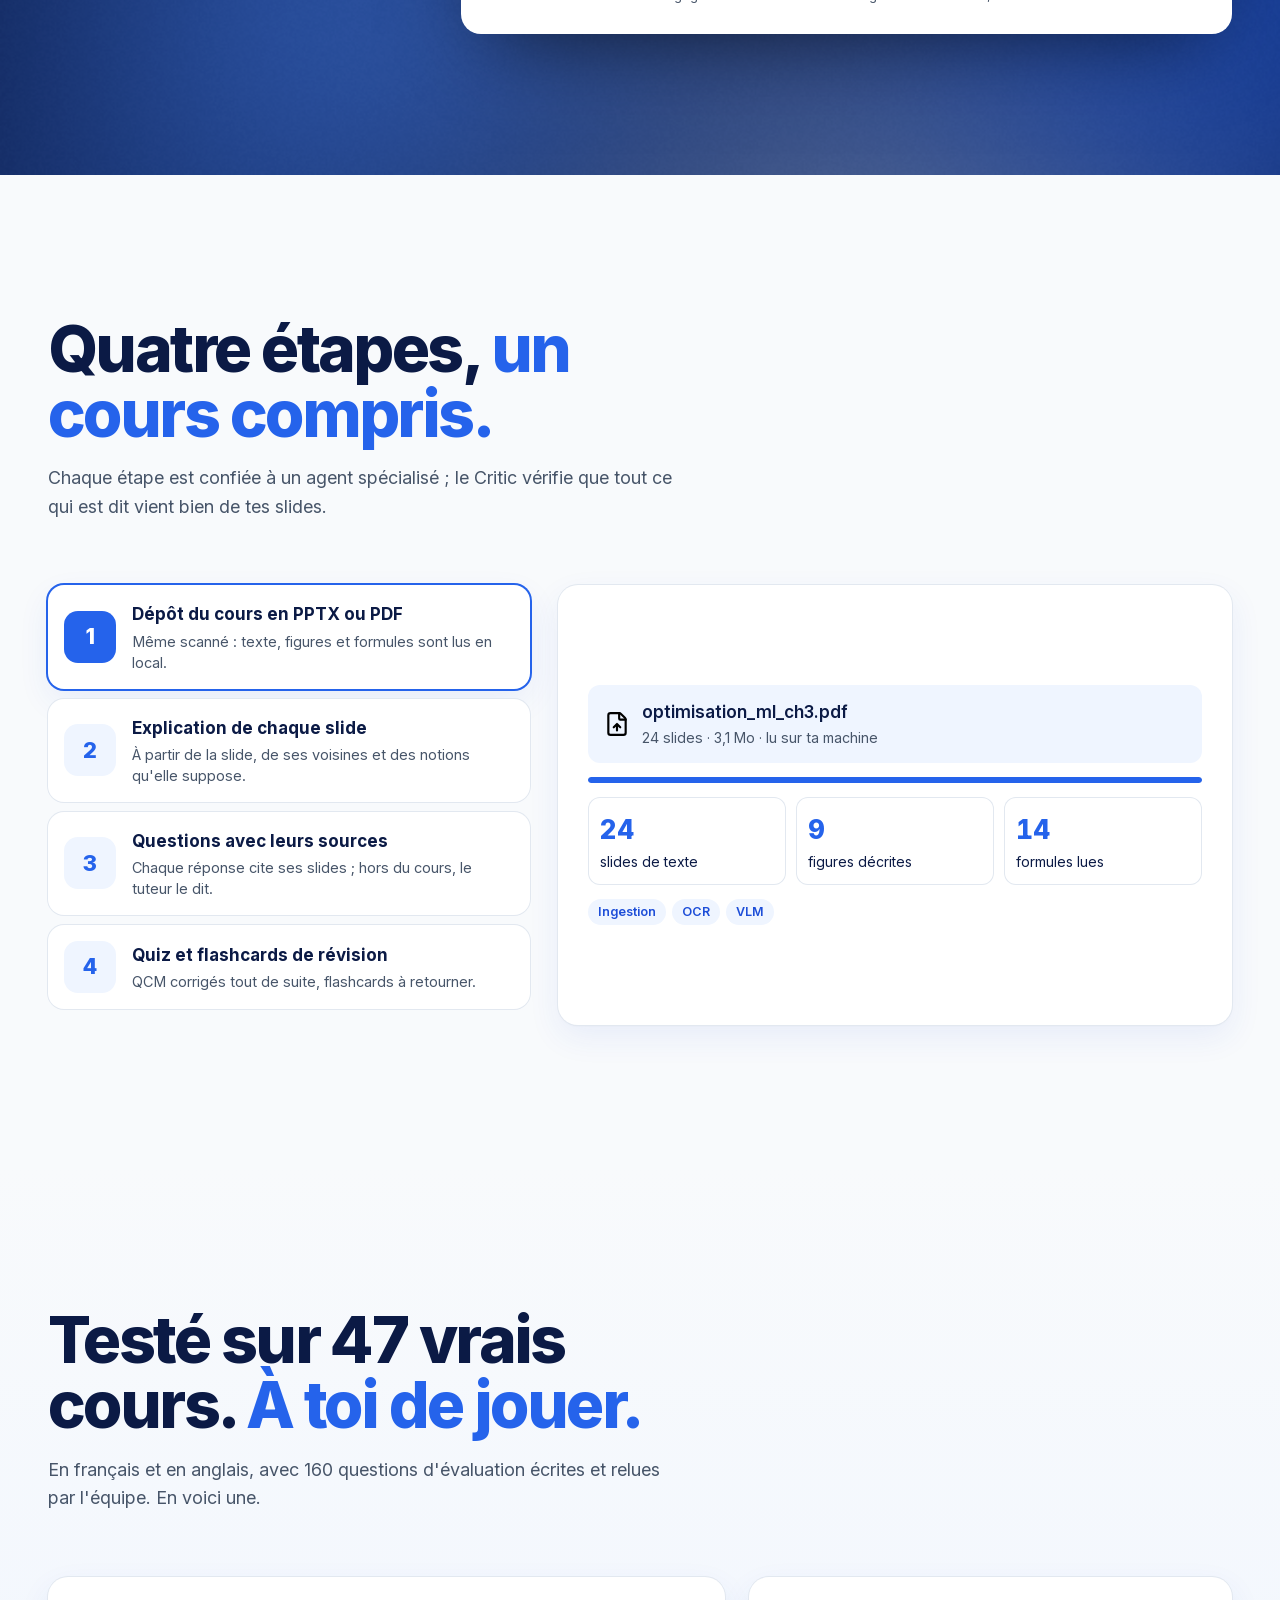
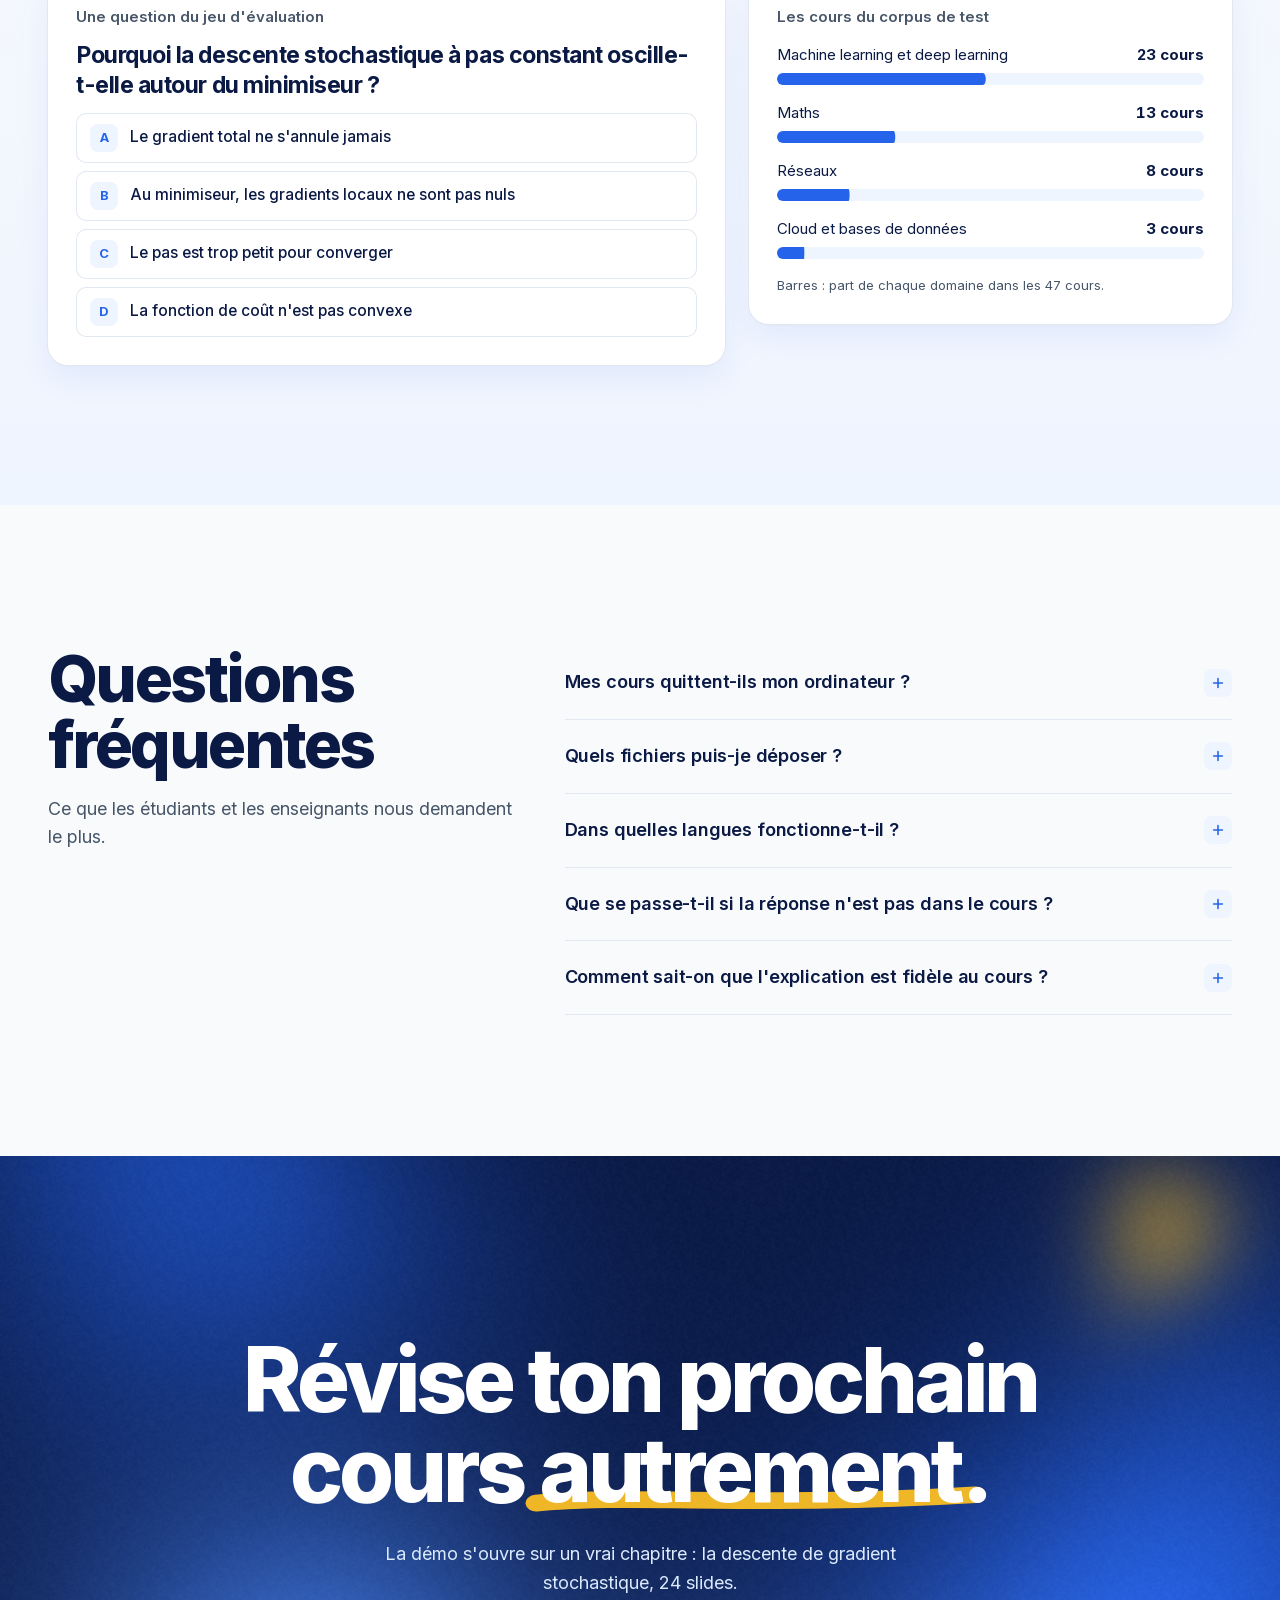
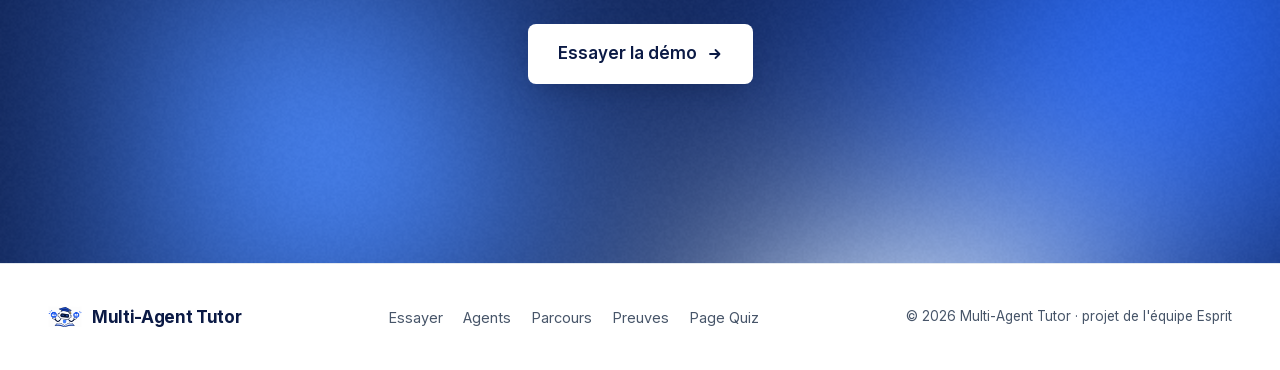
==== commit 3b4f74ca: "[D2] landing créative : dégradé WebGL vivant, titre animé, parallaxe, bandeau, compteurs, routeur su" ====
--- a/docs/maquettes/accueil/index.html
+++ b/docs/maquettes/accueil/index.html
@@ -1,5 +1,5 @@
 <!doctype html>
-<html lang="fr" data-type="software" data-radius="soft" data-ground="sky" data-buttons="tonal" data-motion>
+<html lang="fr">
 <head>
 <meta charset="utf-8">
 <meta name="viewport" content="width=device-width, initial-scale=1, viewport-fit=cover">
@@ -10,86 +10,78 @@
 <meta property="og:description" content="Explications sur trois niveaux, réponses sourcées et quiz, à partir de tes propres slides. Tout tourne en local.">
 <meta property="og:image" content="img/page-cours.png">
 <meta name="twitter:card" content="summary_large_image">
+<meta name="theme-color" content="#0B1A45">
 <link rel="icon" href="img/logo-icone.png" type="image/png">
-<meta name="theme-color" content="#F8FAFC">
-<meta name="site-kind" content="software">
-<meta name="page-type" content="software">
-<link rel="stylesheet" href="assets/system.css">
-<link rel="stylesheet" href="assets/ui/cards.css">
-<link rel="stylesheet" href="assets/motion/motion.css">
-<link rel="stylesheet" href="assets/backgrounds/backgrounds.css">
-<link rel="stylesheet" href="assets/layout/layout.css">
-<link rel="stylesheet" href="assets/icons/icon.css">
-<link rel="stylesheet" href="assets/ui/base.css">
-<link rel="stylesheet" href="assets/moments/liquid-type/moment.css">
+<link rel="preload" href="fonts/inter-latin.woff2" as="font" type="font/woff2" crossorigin>
 <link rel="stylesheet" href="accueil.css">
-<script>document.documentElement.classList.add('m-enter');setTimeout(()=>document.documentElement.classList.add('m-enter-done'),700)</script>
-<script src="assets/backgrounds/backgrounds.js"></script>
-<script>document.documentElement.classList.add('mo-js');setTimeout(()=>document.documentElement.classList.add('mo-safe'),2500)</script>
-<link rel="modulepreload" href="assets/moments/moments.js">
-<link rel="modulepreload" href="assets/moments/lib.js">
-<link rel="modulepreload" href="assets/moments/liquid-type/moment.js">
-<style>
-/* Charte D1 (Both, docs/charte.md) : Inter auto-hébergée, aucun service en ligne. Couleurs : accueil.css (--mat-*). */
-@font-face { font-family: "Inter"; font-style: normal; font-weight: 100 900; font-display: swap;
-  src: url("fonts/inter-latin.woff2") format("woff2");
-  unicode-range: U+0000-00FF, U+0131, U+0152-0153, U+02BB-02BC, U+02C6, U+02DA, U+02DC, U+0304, U+0308, U+0329, U+2000-206F, U+20AC, U+2122, U+2191, U+2193, U+2212, U+2215, U+FEFF, U+FFFD; }
-@font-face { font-family: "Inter"; font-style: normal; font-weight: 100 900; font-display: swap;
-  src: url("fonts/inter-latin-ext.woff2") format("woff2");
-  unicode-range: U+0100-02BA, U+02BD-02C5, U+02C7-02CC, U+02CE-02D7, U+02DD-02FF, U+0304, U+0308, U+0329, U+1D00-1DBF, U+1E00-1E9F, U+1EF2-1EFF, U+2020, U+20A0-20AB, U+20AD-20C0, U+2113, U+2C60-2C7F, U+A720-A7FF; }
-/* Jetons du kit, alignés sur la charte (mêmes valeurs que les --mat-* d'accueil.css) */
-:root {
-  --p-bg: #F8FAFC; --p-surface: #FFFFFF; --p-ink: #0B1A45; --p-muted: #475569;
-  --p-accent: #2563EB; --p-accent-ink: #F8FAFC; --p-action: #2563EB; --p-action-ink: #F8FAFC;
-  --p-inv-bg: #0B1A45; --p-inv-surface: #182851; --p-inv-ink: #F8FAFC; --p-inv-muted: #949FB4;
-  --p-inv-accent: #F8FAFC; --p-inv-accent-ink: #0B1A45; --p-inv-action: #F8FAFC; --p-inv-action-ink: #0B1A45;
-  --font-display: "Inter", "Segoe UI", Roboto, Arial, sans-serif;
-  --font-text: "Inter", "Segoe UI", Roboto, Arial, sans-serif;
-  --font-mono: ui-monospace, "SFMono-Regular", Menlo, Consolas, monospace;
-  --display-weight: 700;
-  --display-tracking: -0.03em;
-  --display-tracking-xl: -0.04em;
-  --ly-scale: 0.97;
-}
-</style>
+<script>document.documentElement.classList.add("js")</script>
 </head>
 <body>
-<!-- deal: hero centred, nav nav-mega, close close-type, footer footer-columns, rhythm surface-pairs, buttons tonal, mark : logo du projet, ground sky, moment liquid-type -->
-<header class="nav">
-  <div class="wrap nav__bar">
-    <a class="skip-link" href="#top">Aller au contenu</a>
-    <a class="nav__logo" href="#top" aria-label="Multi-Agent Tutor"><img src="img/logo-icone.png" alt="" width="36" height="36"><span class="nom">Multi-Agent Tutor</span></a>
-    <nav class="nav__links" aria-label="Principal">
-      <div class="nav__item">
-        <a class="nav__link" href="#parcours">Fonctionnement <svg class="chev" viewBox="0 0 12 12" aria-hidden="true"><path d="M3 4.5l3 3 3-3" fill="none" stroke="currentColor" stroke-width="1.5" stroke-linecap="round" stroke-linejoin="round"/></svg></a>
-        <div class="nav__menu">
-          <div class="wrap grid">
-            <div class="menu-col span-3"><p class="t-label">Pour l'étudiant</p><a href="#cours">La page Cours<span>Slide et explication côte à côte</span></a><a href="#parcours">Le parcours<span>Déposer, comprendre, demander, réviser</span></a></div>
-            <div class="menu-col span-3"><p class="t-label">Sous le capot</p><a href="#agents">Les six agents<span>Router, Explainer, Q&amp;A, Quiz, Resources, Critic</span></a><a href="#preuves">Le corpus de test<span>47 cours, 160 questions relues</span></a></div>
-          </div>
-        </div>
-      </div>
-      <div class="nav__item"><a class="nav__link" href="#agents">Agents</a></div>
-      <div class="nav__item"><a class="nav__link" href="#questions">Questions</a></div>
+<a class="evitement" href="#contenu">Aller au contenu</a>
+
+<header class="nav" data-nav>
+  <div class="nav__pilule">
+    <a class="nav__logo" href="#haut" aria-label="Multi-Agent Tutor, haut de page"><img src="img/logo-icone.png" alt="" width="34" height="34"><span>Multi-Agent Tutor</span></a>
+    <nav class="nav__liens" aria-label="Principal">
+      <a href="#essai">Essayer</a>
+      <a href="#agents">Agents</a>
+      <a href="#parcours">Parcours</a>
+      <a href="#preuves">Preuves</a>
     </nav>
-    <div class="nav__actions">
-      <a class="btn btn--primary" href="../cours.html">Essayer la démo</a>
-    </div>
-    <button class="nav__toggle" type="button" aria-expanded="false" aria-label="Menu"><svg width="18" height="18" viewBox="0 0 18 18" aria-hidden="true"><path d="M2 5h14M2 13h14" stroke="currentColor" stroke-width="1.6" stroke-linecap="round"/></svg></button>
+    <a class="bouton bouton--petit" href="../cours.html">Ouvrir la démo</a>
   </div>
 </header>
 
-<main id="top">
-  <section class="hero hero--centred" data-enter aria-labelledby="hero-h">
-    <div class="wrap"><div class="hero-text">
-      <div class="hero__c">
-        <a class="pill" href="#questions"><span>100 % local</span><span class="muted">Aucune API, tes cours restent sur ta machine</span></a>
-        <h1 id="hero-h">Le tuteur IA de tes slides de cours</h1>
-        <p class="hero__lead">Dépose un cours en PPTX ou PDF : six agents l'expliquent slide par slide sur trois niveaux, répondent en citant tes slides et te font réviser.</p>
-        <div class="btn-row"><a class="btn btn--primary" href="../cours.html">Essayer la démo</a><a class="btn btn--secondary" href="#parcours">Voir le parcours</a></div>
-      </div>
-      <div class="hero__window">
-        <div class="ly-piece tw" data-tuteur>
+<main id="contenu">
+  <!-- 1. Hero : dégradé vivant, titre en trois temps, surligneur jaune -->
+  <section class="hero" id="haut" aria-labelledby="hero-titre">
+    <canvas class="degrade" data-degrade aria-hidden="true"></canvas>
+    <div class="hero__voile" aria-hidden="true"></div>
+    <div class="conteneur hero__grille">
+      <div class="hero__texte">
+        <h1 id="hero-titre" class="hero__titre">
+          <span class="ligne"><span>Tes slides de cours,</span></span>
+          <span class="ligne"><span>expliquées, questionnées,</span></span>
+          <span class="ligne"><span class="surligne">révisées.<svg viewBox="0 0 300 24" preserveAspectRatio="none" aria-hidden="true"><path d="M4 16 C 70 8, 150 20, 296 9"/></svg></span></span>
+        </h1>
+        <p class="hero__chapo">Dépose un cours en PPTX ou PDF : six agents l'expliquent slide par slide sur trois niveaux, répondent en citant tes slides et te font réviser.</p>
+        <div class="hero__actions">
+          <a class="bouton bouton--clair aimant" href="../cours.html"><span>Essayer la démo</span><svg viewBox="0 0 16 16" aria-hidden="true"><path d="M3 8h9M8.5 4l4 4-4 4"/></svg></a>
+          <a class="bouton bouton--contour" href="#essai">Voir le tuteur répondre</a>
+        </div>
+        <p class="hero__local"><svg viewBox="0 0 20 20" aria-hidden="true"><path d="M10 2.5l6 2.5v4.5c0 4-2.7 6.9-6 8-3.3-1.1-6-4-6-8V5z"/><path d="M7.2 10l2 2 3.8-4"/></svg>100 % local : aucune API, ton cours ne quitte pas ta machine.</p>
+      </div>
+      <div class="hero__mascotte" aria-hidden="true">
+        <div class="mascotte-badge" data-parallaxe><img src="img/logo-icone.png" alt="" width="512" height="512" fetchpriority="high"></div>
+        <span class="bulle bulle--1" data-parallaxe="0.6">Explainer <b>3 niveaux</b></span>
+        <span class="bulle bulle--2" data-parallaxe="1.3">Q&amp;A <b class="cite">Slide 7</b></span>
+        <span class="bulle bulle--3" data-parallaxe="0.9">Critic <b>4/4 ✓</b></span>
+      </div>
+    </div>
+    <a class="hero__defiler" href="#essai" aria-label="Descendre vers la démonstration"><span></span></a>
+  </section>
+
+  <!-- 2. Bandeau des matières du corpus -->
+  <div class="bandeau" aria-label="Matières du corpus de test">
+    <div class="bandeau__piste">
+      <ul>
+        <li>Machine learning</li><li>Deep learning</li><li>Maths</li><li>Réseaux</li><li>Cloud</li><li>Bases de données</li><li>Français</li><li>English</li><li>العربية</li>
+      </ul>
+      <ul aria-hidden="true">
+        <li>Machine learning</li><li>Deep learning</li><li>Maths</li><li>Réseaux</li><li>Cloud</li><li>Bases de données</li><li>Français</li><li>English</li><li>العربية</li>
+      </ul>
+    </div>
+  </div>
+
+  <!-- 3. Le tuteur, jouable -->
+  <section class="section" id="essai" aria-labelledby="essai-titre">
+    <div class="conteneur">
+      <div class="entete revele">
+        <h2 id="essai-titre">Choisis une slide et un niveau. <span class="accent">Le tuteur répond.</span></h2>
+        <p>Une vraie page du cours d'optimisation : la réponse change avec la slide et avec ton niveau, et cite toujours ses sources.</p>
+      </div>
+      <div class="scene-tuteur" data-incline>
+        <div class="tw" data-tuteur>
           <div class="tw__bar"><span class="tw__dots" aria-hidden="true"><i></i><i></i><i></i></span><span><b>Optimisation pour le ML</b> · Ch. 3</span><span class="sp"></span><span>FR · 24 slides</span></div>
           <div class="tw__body">
             <div class="tw__slides" role="group" aria-label="Choisir une slide">
@@ -116,31 +108,68 @@
           </div>
         </div>
       </div>
-    </div></div>
-  </section>
-
-  <section class="section" id="cours" aria-labelledby="cours-h">
-    <div class="wrap">
-      <div class="section-head">
-        <h2 id="cours-h">La page Cours : slide et explication côte à côte</h2>
-        <p>À gauche, la slide de ton cours ; à droite, l'explication au niveau que tu choisis : débutant, intermédiaire ou avancé, toujours reliée à ses slides.</p>
-      </div>
-      <a class="panel capture" href="../cours.html" style="margin-top: var(--s-8); display: block" aria-label="Ouvrir la page Cours de la démo"><img src="img/page-cours.png" alt="La page Cours : la slide 5 sur la descente de gradient stochastique, son explication au niveau intermédiaire et les questions de l'étudiant" width="1440" height="1394" loading="lazy"></a>
-    </div>
-  </section>
-
-  <section class="section" id="parcours" aria-labelledby="parcours-h">
-    <div class="wrap">
-      <div class="section-head">
-        <h2 id="parcours-h">Quatre étapes pour réviser un cours</h2>
+    </div>
+  </section>
+
+  <!-- 4. Les chiffres, qui comptent à l'arrivée -->
+  <section class="chiffres" aria-label="Le projet en chiffres">
+    <div class="conteneur chiffres__ligne">
+      <p><b data-compte="47">47</b><span>vrais cours de test</span></p>
+      <p><b data-compte="160">160</b><span>questions relues</span></p>
+      <p><b data-compte="6">6</b><span>agents spécialisés</span></p>
+      <p><b data-compte="0">0</b><span>appel à une API</span></p>
+    </div>
+  </section>
+
+  <!-- 5. Les agents (bande marine) -->
+  <section class="section section--marine" id="agents" aria-labelledby="agents-titre">
+    <canvas class="degrade degrade--doux" data-degrade aria-hidden="true"></canvas>
+    <div class="conteneur">
+      <div class="entete revele">
+        <h2 id="agents-titre">Six agents. <span class="accent">Une seule réponse, vérifiée.</span></h2>
+        <p>Choisis une demande : le Router la confie au bon agent, puis le Critic vérifie la réponse dans ton cours avant qu'elle t'arrive.</p>
+      </div>
+      <div class="routeur" data-routeur>
+        <div class="demandes" role="group" aria-label="Demandes d'exemple">
+          <p>Ta demande sur la slide 7</p>
+          <button class="demande" type="button" data-route="explainer" aria-pressed="false"><img src="assets/icons/ui-book-open.svg" alt="" width="20" height="20">Explique-moi cette slide</button>
+          <button class="demande" type="button" data-route="qa" aria-pressed="false"><img src="assets/icons/ui-message-circle.svg" alt="" width="20" height="20">Pourquoi le pas doit-il décroître ?</button>
+          <button class="demande" type="button" data-route="quiz" aria-pressed="false"><img src="assets/icons/ui-list-checks.svg" alt="" width="20" height="20">Teste-moi sur ce chapitre</button>
+          <button class="demande" type="button" data-route="resources" aria-pressed="false"><svg width="20" height="20" viewBox="0 0 24 24" fill="none" stroke="currentColor" stroke-width="1.8" stroke-linecap="round" stroke-linejoin="round" aria-hidden="true"><path d="M10 13a5 5 0 0 0 7.5.5l3-3a5 5 0 0 0-7-7l-1.7 1.7"/><path d="M14 11a5 5 0 0 0-7.5-.5l-3 3a5 5 0 0 0 7 7l1.7-1.7"/></svg>Une vidéo pour aller plus loin</button>
+          <button class="demande" type="button" data-route="refus" aria-pressed="false"><img src="assets/icons/ui-message-square.svg" alt="" width="20" height="20">Qui a inventé Python ?</button>
+        </div>
+        <div class="flux" aria-live="polite">
+          <div class="lien" aria-hidden="true"><i></i></div>
+          <div class="noeud noeud--router" data-mascotte>Router <small>lit ta demande</small></div>
+          <div class="lien" aria-hidden="true"><i></i></div>
+          <div class="agents4">
+            <div class="noeud" data-agent="explainer"><img src="assets/icons/ui-book-open.svg" alt="" width="22" height="22">Explainer<small>3 niveaux</small></div>
+            <div class="noeud" data-agent="qa"><img src="assets/icons/ui-message-circle.svg" alt="" width="22" height="22">Q&amp;A<small>cite ses slides</small></div>
+            <div class="noeud" data-agent="quiz"><img src="assets/icons/ui-list-checks.svg" alt="" width="22" height="22">Quiz<small>QCM, flashcards</small></div>
+            <div class="noeud" data-agent="resources"><svg width="22" height="22" viewBox="0 0 24 24" fill="none" stroke="#2563EB" stroke-width="1.8" stroke-linecap="round" stroke-linejoin="round" aria-hidden="true"><path d="M10 13a5 5 0 0 0 7.5.5l3-3a5 5 0 0 0-7-7l-1.7 1.7"/><path d="M14 11a5 5 0 0 0-7.5-.5l-3 3a5 5 0 0 0 7 7l1.7-1.7"/></svg>Resources<small>catalogue local</small></div>
+          </div>
+          <div class="lien" aria-hidden="true"><i></i></div>
+          <div class="critic"><span><b>Critic</b> vérifie chaque affirmation dans le cours</span></div>
+          <div class="sortie cache"></div>
+          <p class="local">Un seul modèle de langage local fait tourner les six agents : aucune API, aucun envoi de ton cours.</p>
+        </div>
+      </div>
+    </div>
+  </section>
+
+  <!-- 6. Le parcours -->
+  <section class="section" id="parcours" aria-labelledby="parcours-titre">
+    <div class="conteneur">
+      <div class="entete revele">
+        <h2 id="parcours-titre">Quatre étapes, <span class="accent">un cours compris.</span></h2>
         <p>Chaque étape est confiée à un agent spécialisé ; le Critic vérifie que tout ce qui est dit vient bien de tes slides.</p>
       </div>
-      <div class="parcours" style="margin-top: var(--s-8)">
+      <div class="parcours">
         <div class="etapes" role="tablist" aria-label="Étapes du parcours" aria-orientation="vertical" data-parcours>
-          <button class="etape" type="button" role="tab" id="t-depot" aria-controls="v-depot" aria-selected="true"><span class="ic"><img src="assets/icons/ui-file-up.svg" alt="" width="26" height="26"></span><span><strong class="t">Dépôt du cours en PPTX ou PDF</strong><span class="d">Même scanné : texte, figures et formules sont lus en local.</span></span></button>
-          <button class="etape" type="button" role="tab" id="t-expl" aria-controls="v-expl" aria-selected="false" tabindex="-1"><span class="ic"><img src="assets/icons/ui-book-open.svg" alt="" width="26" height="26"></span><span><strong class="t">Explication de chaque slide</strong><span class="d">À partir de la slide, de ses voisines et des notions qu'elle suppose.</span></span></button>
-          <button class="etape" type="button" role="tab" id="t-qa" aria-controls="v-qa" aria-selected="false" tabindex="-1"><span class="ic"><img src="assets/icons/ui-message-circle.svg" alt="" width="26" height="26"></span><span><strong class="t">Questions avec leurs sources</strong><span class="d">Chaque réponse cite ses slides ; hors du cours, le tuteur le dit.</span></span></button>
-          <button class="etape" type="button" role="tab" id="t-quiz" aria-controls="v-quiz" aria-selected="false" tabindex="-1"><span class="ic"><img src="assets/icons/ui-list-checks.svg" alt="" width="26" height="26"></span><span><strong class="t">Quiz et flashcards de révision</strong><span class="d">QCM corrigés tout de suite, flashcards à retourner.</span></span></button>
+          <button class="etape projecteur" type="button" role="tab" id="t-depot" aria-controls="v-depot" aria-selected="true"><span class="num">1</span><span><strong class="t">Dépôt du cours en PPTX ou PDF</strong><span class="d">Même scanné : texte, figures et formules sont lus en local.</span></span></button>
+          <button class="etape projecteur" type="button" role="tab" id="t-expl" aria-controls="v-expl" aria-selected="false" tabindex="-1"><span class="num">2</span><span><strong class="t">Explication de chaque slide</strong><span class="d">À partir de la slide, de ses voisines et des notions qu'elle suppose.</span></span></button>
+          <button class="etape projecteur" type="button" role="tab" id="t-qa" aria-controls="v-qa" aria-selected="false" tabindex="-1"><span class="num">3</span><span><strong class="t">Questions avec leurs sources</strong><span class="d">Chaque réponse cite ses slides ; hors du cours, le tuteur le dit.</span></span></button>
+          <button class="etape projecteur" type="button" role="tab" id="t-quiz" aria-controls="v-quiz" aria-selected="false" tabindex="-1"><span class="num">4</span><span><strong class="t">Quiz et flashcards de révision</strong><span class="d">QCM corrigés tout de suite, flashcards à retourner.</span></span></button>
         </div>
         <div class="scene">
           <div class="scene__vue" id="v-depot" role="tabpanel" aria-labelledby="t-depot">
@@ -160,9 +189,9 @@
             <div class="agents-cites"><span>Explainer</span><span>Critic</span></div>
           </div>
           <div class="scene__vue" id="v-qa" role="tabpanel" aria-labelledby="t-qa" hidden>
-            <div class="msg msg--moi" style="justify-self:end">Pourquoi faire décroître le pas ?</div>
+            <div class="msg msg--moi">Pourquoi faire décroître le pas ?</div>
             <div class="msg msg--tuteur" data-mascotte><div>Avec un pas qui décroît, le bruit des gradients locaux s'atténue et l'itéré converge vers X*.<span class="cite">Slide 23</span><span class="cite">Slide 7</span></div></div>
-            <div class="msg msg--moi" style="justify-self:end">Et qui a inventé Python ?</div>
+            <div class="msg msg--moi">Et qui a inventé Python ?</div>
             <div class="refus"><img src="assets/icons/ui-message-circle.svg" alt="" width="20" height="20">L'information n'est pas dans le cours.</div>
             <div class="agents-cites"><span>Q&amp;A</span><span>Critic</span></div>
           </div>
@@ -181,60 +210,27 @@
     </div>
   </section>
 
-  <section class="section ground-surface" id="agents" aria-labelledby="agents-h">
-    <div class="wrap">
-      <div class="section-head">
-        <h2 id="agents-h">Six agents qui se partagent le travail</h2>
-        <p>Choisis une demande : le Router la confie au bon agent, puis le Critic vérifie la réponse avant qu'elle t'arrive.</p>
-      </div>
-      <div class="routeur" style="margin-top: var(--s-8)" data-routeur>
-        <div class="demandes" role="group" aria-label="Demandes d'exemple">
-          <p>Ta demande sur la slide 7</p>
-          <button class="demande" type="button" data-route="explainer" aria-pressed="false"><img src="assets/icons/ui-book-open.svg" alt="" width="20" height="20">Explique-moi cette slide</button>
-          <button class="demande" type="button" data-route="qa" aria-pressed="false"><img src="assets/icons/ui-message-circle.svg" alt="" width="20" height="20">Pourquoi le pas doit-il décroître ?</button>
-          <button class="demande" type="button" data-route="quiz" aria-pressed="false"><img src="assets/icons/ui-list-checks.svg" alt="" width="20" height="20">Teste-moi sur ce chapitre</button>
-          <button class="demande" type="button" data-route="resources" aria-pressed="false"><svg width="20" height="20" viewBox="0 0 24 24" fill="none" stroke="currentColor" stroke-width="1.8" stroke-linecap="round" stroke-linejoin="round" aria-hidden="true"><path d="M10 13a5 5 0 0 0 7.5.5l3-3a5 5 0 0 0-7-7l-1.7 1.7"/><path d="M14 11a5 5 0 0 0-7.5-.5l-3 3a5 5 0 0 0 7 7l1.7-1.7"/></svg>Une vidéo pour aller plus loin</button>
-          <button class="demande" type="button" data-route="refus" aria-pressed="false"><img src="assets/icons/ui-message-square.svg" alt="" width="20" height="20">Qui a inventé Python ?</button>
-        </div>
-        <div class="flux" aria-live="polite">
-          <div class="lien" aria-hidden="true"><i></i></div>
-          <div class="noeud noeud--router" data-mascotte>Router <small>lit ta demande</small></div>
-          <div class="lien" aria-hidden="true"><i></i></div>
-          <div class="agents4">
-            <div class="noeud" data-agent="explainer"><img src="assets/icons/ui-book-open.svg" alt="" width="22" height="22">Explainer<small>3 niveaux</small></div>
-            <div class="noeud" data-agent="qa"><img src="assets/icons/ui-message-circle.svg" alt="" width="22" height="22">Q&amp;A<small>cite ses slides</small></div>
-            <div class="noeud" data-agent="quiz"><img src="assets/icons/ui-list-checks.svg" alt="" width="22" height="22">Quiz<small>QCM, flashcards</small></div>
-            <div class="noeud" data-agent="resources"><svg width="22" height="22" viewBox="0 0 24 24" fill="none" stroke="#2563EB" stroke-width="1.8" stroke-linecap="round" stroke-linejoin="round" aria-hidden="true"><path d="M10 13a5 5 0 0 0 7.5.5l3-3a5 5 0 0 0-7-7l-1.7 1.7"/><path d="M14 11a5 5 0 0 0-7.5-.5l-3 3a5 5 0 0 0 7 7l1.7-1.7"/></svg>Resources<small>catalogue local</small></div>
-          </div>
-          <div class="lien" aria-hidden="true"><i></i></div>
-          <div class="critic"><span><b>Critic</b> vérifie chaque affirmation dans le cours</span></div>
-          <div class="sortie cache"></div>
-          <p class="local">Un seul modèle de langage local fait tourner les six agents : aucune API, aucun envoi de ton cours.</p>
-        </div>
-      </div>
-    </div>
-  </section>
-
-  <section class="section" id="preuves" aria-labelledby="preuves-h">
-    <div class="wrap">
-      <div data-moment="liquid-type" class="section-head" style="max-width:none">
-        <h2 id="preuves-h" class="mo-lt__type">Testé sur 47 vrais cours</h2>
-        <p>En français et en anglais, avec 160 questions d'évaluation écrites et relues par l'équipe. Essaie l'une d'elles.</p>
-      </div>
-      <div class="grid" style="margin-top: var(--s-8)">
-        <article class="card span-7 qcm" data-qcm>
+  <!-- 7. Preuves : une question du jeu d'évaluation, à jouer -->
+  <section class="section section--ciel" id="preuves" aria-labelledby="preuves-titre">
+    <div class="conteneur">
+      <div class="entete revele">
+        <h2 id="preuves-titre">Testé sur 47 vrais cours. <span class="accent">À toi de jouer.</span></h2>
+        <p>En français et en anglais, avec 160 questions d'évaluation écrites et relues par l'équipe. En voici une.</p>
+      </div>
+      <div class="preuves">
+        <article class="carte qcm projecteur" data-qcm>
           <h3>Une question du jeu d'évaluation</h3>
           <p class="q" id="qcm-q">Pourquoi la descente stochastique à pas constant oscille-t-elle autour du minimiseur ?</p>
-          <div class="qcm__choix" role="group" aria-labelledby="qcm-q" style="display:grid;gap:8px">
-            <button class="choix" type="button" data-juste="false"><span class="lettre">A</span>Le gradient total ne s'annule jamais<svg class="verdict verdict--non" viewBox="0 0 20 20" aria-label="Faux"><path d="M5.5 5.5l9 9M14.5 5.5l-9 9" fill="none" stroke="currentColor" stroke-width="2.4" stroke-linecap="round"/></svg><svg class="verdict verdict--ok" viewBox="0 0 20 20" aria-label="Juste"><path d="M4.5 10.5l3.5 3.5 7.5-8" fill="none" stroke="currentColor" stroke-width="2.4" stroke-linecap="round" stroke-linejoin="round"/></svg></button>
-            <button class="choix" type="button" data-juste="true"><span class="lettre">B</span>Au minimiseur, les gradients locaux ne sont pas nuls<svg class="verdict verdict--non" viewBox="0 0 20 20" aria-label="Faux"><path d="M5.5 5.5l9 9M14.5 5.5l-9 9" fill="none" stroke="currentColor" stroke-width="2.4" stroke-linecap="round"/></svg><svg class="verdict verdict--ok" viewBox="0 0 20 20" aria-label="Juste"><path d="M4.5 10.5l3.5 3.5 7.5-8" fill="none" stroke="currentColor" stroke-width="2.4" stroke-linecap="round" stroke-linejoin="round"/></svg></button>
-            <button class="choix" type="button" data-juste="false"><span class="lettre">C</span>Le pas est trop petit pour converger<svg class="verdict verdict--non" viewBox="0 0 20 20" aria-label="Faux"><path d="M5.5 5.5l9 9M14.5 5.5l-9 9" fill="none" stroke="currentColor" stroke-width="2.4" stroke-linecap="round"/></svg><svg class="verdict verdict--ok" viewBox="0 0 20 20" aria-label="Juste"><path d="M4.5 10.5l3.5 3.5 7.5-8" fill="none" stroke="currentColor" stroke-width="2.4" stroke-linecap="round" stroke-linejoin="round"/></svg></button>
-            <button class="choix" type="button" data-juste="false"><span class="lettre">D</span>La fonction de coût n'est pas convexe<svg class="verdict verdict--non" viewBox="0 0 20 20" aria-label="Faux"><path d="M5.5 5.5l9 9M14.5 5.5l-9 9" fill="none" stroke="currentColor" stroke-width="2.4" stroke-linecap="round"/></svg><svg class="verdict verdict--ok" viewBox="0 0 20 20" aria-label="Juste"><path d="M4.5 10.5l3.5 3.5 7.5-8" fill="none" stroke="currentColor" stroke-width="2.4" stroke-linecap="round" stroke-linejoin="round"/></svg></button>
+          <div class="qcm__choix" role="group" aria-labelledby="qcm-q">
+            <button class="choix" type="button" data-juste="false"><span class="lettre">A</span>Le gradient total ne s'annule jamais<svg class="verdict verdict--non" viewBox="0 0 20 20" aria-label="Faux"><path d="M5.5 5.5l9 9M14.5 5.5l-9 9"/></svg><svg class="verdict verdict--ok" viewBox="0 0 20 20" aria-label="Juste"><path d="M4.5 10.5l3.5 3.5 7.5-8"/></svg></button>
+            <button class="choix" type="button" data-juste="true"><span class="lettre">B</span>Au minimiseur, les gradients locaux ne sont pas nuls<svg class="verdict verdict--non" viewBox="0 0 20 20" aria-label="Faux"><path d="M5.5 5.5l9 9M14.5 5.5l-9 9"/></svg><svg class="verdict verdict--ok" viewBox="0 0 20 20" aria-label="Juste"><path d="M4.5 10.5l3.5 3.5 7.5-8"/></svg></button>
+            <button class="choix" type="button" data-juste="false"><span class="lettre">C</span>Le pas est trop petit pour converger<svg class="verdict verdict--non" viewBox="0 0 20 20" aria-label="Faux"><path d="M5.5 5.5l9 9M14.5 5.5l-9 9"/></svg><svg class="verdict verdict--ok" viewBox="0 0 20 20" aria-label="Juste"><path d="M4.5 10.5l3.5 3.5 7.5-8"/></svg></button>
+            <button class="choix" type="button" data-juste="false"><span class="lettre">D</span>La fonction de coût n'est pas convexe<svg class="verdict verdict--non" viewBox="0 0 20 20" aria-label="Faux"><path d="M5.5 5.5l9 9M14.5 5.5l-9 9"/></svg><svg class="verdict verdict--ok" viewBox="0 0 20 20" aria-label="Juste"><path d="M4.5 10.5l3.5 3.5 7.5-8"/></svg></button>
           </div>
           <div class="retour" data-mascotte role="status" hidden><p></p></div>
           <button class="rejouer" type="button" hidden>Réessayer</button>
         </article>
-        <article class="card span-5">
+        <article class="carte projecteur">
           <h3>Les cours du corpus de test</h3>
           <div class="corpus">
             <div class="corpus__ligne" style="--part: .489"><div><span>Machine learning et deep learning</span><b>23 cours</b></div><div class="corpus__barre" aria-hidden="true"><i></i></div></div>
@@ -248,56 +244,49 @@
     </div>
   </section>
 
-  <section class="section" id="questions" aria-labelledby="questions-h">
-    <div class="wrap">
-      <div class="section-head"><h2 id="questions-h">Questions fréquentes</h2></div>
-      <div class="grid" style="margin-top: var(--s-8)"><div class="faq span-8">
+  <!-- 8. Questions -->
+  <section class="section" id="questions" aria-labelledby="questions-titre">
+    <div class="conteneur faq-grille">
+      <div class="entete revele">
+        <h2 id="questions-titre">Questions fréquentes</h2>
+        <p>Ce que les étudiants et les enseignants nous demandent le plus.</p>
+      </div>
+      <div class="faq">
         <details><summary>Mes cours quittent-ils mon ordinateur ?</summary><p>Non. Le modèle de langage, la lecture des slides, la recherche et la voix tournent en local ; aucun service en ligne n'est appelé.</p></details>
         <details><summary>Quels fichiers puis-je déposer ?</summary><p>Des présentations PPTX et des PDF, y compris des slides scannées : le texte est alors lu par OCR.</p></details>
         <details><summary>Dans quelles langues fonctionne-t-il ?</summary><p>L'interface et les réponses existent en français, en anglais et en arabe, avec une mise en page de droite à gauche pour l'arabe.</p></details>
         <details><summary>Que se passe-t-il si la réponse n'est pas dans le cours ?</summary><p>Le tuteur répond que l'information n'est pas dans ton cours plutôt que d'inventer, et propose une notion proche qu'il peut expliquer.</p></details>
         <details><summary>Comment sait-on que l'explication est fidèle au cours ?</summary><p>L'agent Critic relit chaque réponse et vérifie que ses affirmations sont appuyées par les slides citées. Sinon, la réponse repart vers l'agent avec les corrections, deux fois au plus.</p></details>
-      </div><div class="span-4 faq-visuel"><img src="img/logo-icone.png" alt="Le robot tuteur, coiffé d'une toque, tient les bulles de l'équipe d'agents et du cours" width="512" height="512" loading="lazy"></div></div>
+      </div>
+    </div>
+  </section>
+
+  <!-- 9. Fin : grand titre sur le dégradé -->
+  <section class="fin" aria-labelledby="fin-titre">
+    <canvas class="degrade" data-degrade data-clair="1" aria-hidden="true"></canvas>
+    <div class="conteneur fin__contenu">
+      <h2 id="fin-titre" class="fin__titre revele">Révise ton prochain cours <span class="surligne surligne--fin">autrement.<svg viewBox="0 0 300 24" preserveAspectRatio="none" aria-hidden="true"><path d="M4 16 C 70 8, 150 20, 296 9"/></svg></span></h2>
+      <p class="revele">La démo s'ouvre sur un vrai chapitre : la descente de gradient stochastique, 24 slides.</p>
+      <a class="bouton bouton--clair bouton--grand aimant revele" href="../cours.html"><span>Essayer la démo</span><svg viewBox="0 0 16 16" aria-hidden="true"><path d="M3 8h9M8.5 4l4 4-4 4"/></svg></a>
     </div>
   </section>
 </main>
 
-<footer class="footer closing" id="contact" aria-labelledby="close-h">
-  <div class="wrap">
-    <div class="closing__cta close--type">
-      <div class="section-head">
-        <h2 id="close-h">Révise ton prochain cours avec le tuteur</h2>
-        <p>La démo s'ouvre sur un vrai chapitre : la descente de gradient stochastique, 24 slides.</p>
-      </div>
-      <a class="btn btn--primary btn--xl btn--wide" href="../cours.html">Essayer la démo<svg class="m-arrow" viewBox="0 0 12 12" aria-hidden="true"><path class="m-arrow__stem" d="M1 6h8"/><path class="m-arrow__head" d="M4.5 2.5 8 6l-3.5 3.5"/></svg></a>
-    </div>
-    <div class="closing__links">
-      <div class="grid">
-        <div class="span-6 stack-4">
-          <a class="nav__logo" href="#top" aria-label="Multi-Agent Tutor"><img src="img/logo-icone.png" alt="" width="36" height="36"><span class="nom">Multi-Agent Tutor</span></a>
-          <p class="footer__lede">Un tuteur multi-agent qui explique, interroge et fait réviser à partir de tes propres slides.</p>
-        </div>
-        <div class="span-2 footer__col"><h3>Produit</h3><ul><li><a href="#cours">Page Cours</a></li><li><a href="#parcours">Parcours</a></li></ul></div>
-        <div class="span-2 footer__col"><h3>Technique</h3><ul><li><a href="#agents">Agents</a></li><li><a href="#preuves">Corpus de test</a></li></ul></div>
-        <div class="span-2 footer__col"><h3>Aide</h3><ul><li><a href="#questions">Questions</a></li><li><a href="../quiz.html">Page Quiz</a></li></ul></div>
-      </div>
-      <div class="footer__legal">
-        <span>&copy; 2026 Multi-Agent Tutor · projet de l'équipe Esprit</span>
-        <div class="socials"></div>
-      </div>
-    </div>
+<footer class="pied">
+  <div class="conteneur pied__grille">
+    <a class="nav__logo" href="#haut" aria-label="Multi-Agent Tutor, haut de page"><img src="img/logo-icone.png" alt="" width="34" height="34"><span>Multi-Agent Tutor</span></a>
+    <nav aria-label="Pied de page"><a href="#essai">Essayer</a><a href="#agents">Agents</a><a href="#parcours">Parcours</a><a href="#preuves">Preuves</a><a href="../quiz.html">Page Quiz</a></nav>
+    <p>&copy; 2026 Multi-Agent Tutor · projet de l'équipe Esprit</p>
   </div>
 </footer>
 
-<nav class="actionbar" aria-label="Action rapide">
-  <a class="btn btn--primary" href="../cours.html">Essayer la démo</a>
-</nav>
+<nav class="barre-action" aria-label="Action rapide"><a class="bouton" href="../cours.html">Essayer la démo</a></nav>
 
 <script src="../maquettes.js"></script>
 <script src="accueil.js" defer></script>
-<script type="module" src="assets/system.js"></script>
-<script type="module" src="assets/motion/motion.js"></script>
-<script type="module" src="assets/layout/layout.js"></script>
-<script type="module" src="assets/moments/moments.js"></script>
+<script type="module">
+  import { monterDegrade } from "./gradient.js";
+  document.querySelectorAll("[data-degrade]").forEach(c => monterDegrade(c, { clair: Number(c.dataset.clair || 0) }));
+</script>
 </body>
 </html>
--- a/docs/maquettes/accueil/accueil.css
+++ b/docs/maquettes/accueil/accueil.css
@@ -1,5 +1,13 @@
-/* Landing — couche interactive, dans la charte D1 (Both, docs/charte.md).
-   Toute couleur vient d'une variable --mat-* ou d'une teinte pâle dérivée ; Inter partout. */
+/* Landing Multi-Agent Tutor — version créative et animée, dans la charte D1 (Both, docs/charte.md).
+   Toute couleur vient d'une variable --mat-* ou d'une teinte pâle dérivée ; Inter auto-hébergée partout.
+   Mouvement : transform et opacity seulement (voir animation-performance), le reste en couleur. */
+
+@font-face { font-family: "Inter"; font-style: normal; font-weight: 100 900; font-display: swap;
+  src: url("fonts/inter-latin.woff2") format("woff2");
+  unicode-range: U+0000-00FF, U+0131, U+0152-0153, U+02BB-02BC, U+02C6, U+02DA, U+02DC, U+0304, U+0308, U+0329, U+2000-206F, U+20AC, U+2122, U+2191, U+2193, U+2212, U+2215, U+FEFF, U+FFFD; }
+@font-face { font-family: "Inter"; font-style: normal; font-weight: 100 900; font-display: swap;
+  src: url("fonts/inter-latin-ext.woff2") format("woff2");
+  unicode-range: U+0100-02BA, U+02BD-02C5, U+02C7-02CC, U+02CE-02D7, U+02DD-02FF, U+0304, U+0308, U+0329, U+1D00-1DBF, U+1E00-1E9F, U+1EF2-1EFF, U+2020, U+20A0-20AB, U+20AD-20C0, U+2113, U+2C60-2C7F, U+A720-A7FF; }
 
 :root {
   --mat-primaire: #2563EB;
@@ -14,20 +22,181 @@
   --mat-bordure: #E2E8F0;
   --mat-succes: #15803D;
   --mat-erreur: #DC2626;
-  --bleu-ciel: #EFF5FF;                 /* teinte pâle dérivée de --mat-fond-clair */
-  --vert-pale: #DCFCE7;                 /* fond du verdict juste, dérivé de --mat-succes */
-  --rouge-pale: #FEE2E2;                /* fond du verdict faux, dérivé de --mat-erreur */
+  --bleu-ciel: #EFF5FF;          /* teinte pâle dérivée de --mat-fond-clair */
+  --jaune-pale: #FEF3C7;         /* « à retenir », dérivé de --mat-accent */
+  --vert-pale: #DCFCE7;
+  --rouge-pale: #FEE2E2;
+  --marine-2: #182851;           /* surface sur la bande marine, dérivée de --mat-texte */
+  --sur-marine: #C7D2FE;         /* texte secondaire sur marine, dérivé de --mat-fond-clair */
   --ombre-panneau: 0 1px 2px rgba(14, 26, 61, .05), 0 12px 32px rgba(35, 80, 216, .08);
-  --ombre-forte: 0 18px 44px rgba(35, 80, 216, .18);
+  --ombre-forte: 0 30px 60px -20px rgba(11, 26, 69, .35), 0 12px 24px -12px rgba(37, 99, 235, .25);
   --lueur-action: 0 4px 12px rgba(37, 99, 235, .25);
   --ease-out: cubic-bezier(0.23, 1, 0.32, 1);
   --ease-in-out: cubic-bezier(0.77, 0, 0.175, 1);
-}
-
-/* Surfaces du navigateur : elles portent aussi la charte */
-::selection { background: var(--mat-fond-clair); color: var(--mat-texte); }
-:focus-visible { outline: 2px solid var(--mat-primaire); outline-offset: 2px; }
-html { scrollbar-color: var(--mat-fond-clair) transparent; accent-color: var(--mat-primaire); }
+  --police: "Inter", "Segoe UI", Roboto, Arial, sans-serif;
+  --gouttiere: clamp(16px, 4vw, 48px);
+  --largeur: 1240px;
+}
+
+*, *::before, *::after { box-sizing: border-box; }
+html { scroll-behavior: smooth; scroll-padding-top: 96px; -webkit-text-size-adjust: 100%;
+  scrollbar-color: var(--mat-secondaire) var(--mat-fond); accent-color: var(--mat-primaire); }
+@media (prefers-reduced-motion: reduce) { html { scroll-behavior: auto; } }
+body { margin: 0; background: var(--mat-fond); color: var(--mat-texte); font: 400 17px/1.6 var(--police);
+  -webkit-font-smoothing: antialiased; text-rendering: optimizeLegibility; overflow-x: clip; }
+img, svg, canvas { display: block; max-width: 100%; }
+a { color: inherit; }
+h1, h2, h3 { margin: 0; font-weight: 700; letter-spacing: -0.03em; text-wrap: balance; }
+p { margin: 0; text-wrap: pretty; }
+::selection { background: var(--mat-accent); color: var(--mat-texte); }
+:focus-visible { outline: 2px solid var(--mat-primaire); outline-offset: 2px; border-radius: 6px; }
+.evitement { position: absolute; left: 16px; top: -60px; z-index: 100; padding: 10px 14px; border-radius: 8px; background: var(--mat-surface);
+  color: var(--mat-texte); font-weight: 600; transition: transform 200ms var(--ease-out); }
+.evitement:focus { transform: translateY(76px); }
+.conteneur { width: min(var(--largeur), 100% - 2 * var(--gouttiere)); margin-inline: auto; }
+
+/* --------------------------------------------------------------- boutons (charte : 8 px, 600) */
+.bouton { position: relative; display: inline-flex; align-items: center; justify-content: center; gap: 10px; height: 48px; padding: 0 22px;
+  border: 0; border-radius: 8px; background: var(--mat-primaire); color: var(--mat-surface); font: 600 15px/1 var(--police);
+  text-decoration: none; cursor: pointer; white-space: nowrap;
+  transition: background-color 180ms ease, color 180ms ease, box-shadow 180ms ease, transform 160ms var(--ease-out); }
+.bouton svg { width: 16px; height: 16px; fill: none; stroke: currentColor; stroke-width: 1.8; stroke-linecap: round; stroke-linejoin: round;
+  transition: transform 220ms var(--ease-out); }
+.bouton:hover { background: var(--mat-primaire-survol); }
+.bouton:active { transform: scale(.97); }
+@media (hover: hover) and (pointer: fine) { .bouton:hover svg { transform: translateX(3px); } }
+.bouton--petit { height: 40px; padding: 0 16px; font-size: 14px; }
+.bouton--grand { height: 60px; padding: 0 30px; font-size: 17px; }
+.bouton--clair { background: var(--mat-surface); color: var(--mat-texte); box-shadow: 0 10px 30px -10px rgba(11, 26, 69, .5); }
+.bouton--clair:hover { background: var(--mat-fond-clair); }
+.bouton--contour { background: transparent; color: var(--mat-surface); box-shadow: inset 0 0 0 1.5px rgba(255, 255, 255, .55); }
+.bouton--contour:hover { background: rgba(255, 255, 255, .1); box-shadow: inset 0 0 0 1.5px var(--mat-surface); }
+.aimant { transition: background-color 180ms ease, box-shadow 180ms ease, transform 400ms var(--ease-out); }
+.aimant > * { pointer-events: none; }
+
+/* --------------------------------------------------------------- navigation : pilule flottante */
+.nav { position: fixed; z-index: 50; top: 14px; left: 0; right: 0; display: flex; justify-content: center; padding-inline: var(--gouttiere); pointer-events: none; }
+.nav__pilule { pointer-events: auto; display: flex; align-items: center; gap: 22px; width: min(var(--largeur), 100%); padding: 8px 8px 8px 14px;
+  border-radius: 16px; background: rgba(255, 255, 255, .86); backdrop-filter: saturate(1.4) blur(14px); -webkit-backdrop-filter: saturate(1.4) blur(14px);
+  box-shadow: 0 0 0 1px rgba(226, 232, 240, .8), 0 10px 30px -12px rgba(11, 26, 69, .35); transition: transform 300ms var(--ease-out), box-shadow 300ms ease; }
+.nav.cachee .nav__pilule { transform: translateY(calc(-100% - 20px)); }
+.nav__logo { white-space: nowrap; display: inline-flex; align-items: center; gap: 10px; font-weight: 700; letter-spacing: -0.02em; text-decoration: none; color: var(--mat-texte); }
+.nav__logo img { width: 34px; height: 34px; border-radius: 9px; background: var(--mat-surface); }
+.nav__liens { display: flex; gap: 4px; margin-inline-start: auto; }
+.nav__liens a { position: relative; padding: 8px 12px; border-radius: 8px; font-size: 15px; font-weight: 500; text-decoration: none; color: var(--mat-texte-secondaire);
+  transition: color 160ms ease, background-color 160ms ease; }
+.nav__liens a:hover { color: var(--mat-texte); background: var(--bleu-ciel); }
+.nav__liens a.ici { color: var(--mat-primaire); }
+@media (max-width: 767px) { .nav__liens { display: none; } .nav__pilule .bouton { margin-inline-start: auto; } }
+@media (max-width: 899px) { .nav__pilule > .nav__logo span { position: absolute; width: 1px; height: 1px; overflow: hidden; clip-path: inset(50%); } }
+
+/* --------------------------------------------------------------- dégradé vivant (gradient.js) */
+.degrade { position: absolute; inset: 0; z-index: 0; width: 100%; height: 100%;
+  /* Repli CSS : affiché avant WebGL, sans WebGL, et sous le canvas pendant son chargement */
+  background:
+    radial-gradient(60% 70% at 80% 70%, var(--mat-primaire), transparent 70%),
+    radial-gradient(50% 60% at 15% 95%, var(--mat-secondaire), transparent 70%),
+    radial-gradient(30% 30% at 92% 12%, rgba(251, 191, 36, .45), transparent 70%),
+    var(--mat-texte); }
+.degrade.pret { background: var(--mat-texte); }
+
+/* --------------------------------------------------------------- hero */
+.hero { position: relative; isolation: isolate; min-height: 100svh; display: grid; align-items: center; overflow: hidden;
+  padding: 128px 0 96px; color: var(--mat-surface); background: var(--mat-texte); }
+.hero__voile { position: absolute; inset: 0; z-index: 0; background: linear-gradient(90deg, rgba(11, 26, 69, .55), rgba(11, 26, 69, 0) 60%); pointer-events: none; }
+.hero__grille { position: relative; z-index: 1; display: grid; grid-template-columns: minmax(0, 7fr) minmax(0, 5fr); gap: 40px; align-items: center; }
+.hero__titre { font-size: clamp(40px, 6vw, 86px); line-height: .98; letter-spacing: -0.045em; font-weight: 800; }
+.hero__titre .ligne { display: block; overflow: hidden; padding-bottom: .08em; margin-bottom: -.08em; }
+.hero__titre .ligne > span { display: inline-block; }
+.surligne { position: relative; display: inline-block; color: var(--mat-surface); }
+.surligne svg { position: absolute; left: -2%; right: -2%; bottom: .02em; width: 104%; height: .32em; z-index: -1; overflow: visible; }
+.surligne path { fill: none; stroke: var(--mat-accent); stroke-width: 14; stroke-linecap: round; stroke-dasharray: 320; stroke-dashoffset: 0; opacity: .95; }
+.hero__chapo { max-width: 46ch; margin-top: 28px; font-size: clamp(17px, 1.5vw, 20px); color: var(--mat-fond-clair); }
+.hero__actions { display: flex; flex-wrap: wrap; gap: 12px; margin-top: 34px; }
+.hero__local { display: flex; align-items: center; gap: 8px; margin-top: 22px; font-size: 14.5px; color: var(--sur-marine); }
+.hero__local svg { width: 18px; height: 18px; flex: none; fill: none; stroke: var(--mat-accent); stroke-width: 1.6; stroke-linecap: round; stroke-linejoin: round; }
+
+.hero__mascotte { position: relative; justify-self: center; width: min(420px, 100%); aspect-ratio: 1; }
+.mascotte-badge { position: absolute; inset: 10%; border-radius: 50%; background: var(--mat-surface); display: grid; place-items: center;
+  box-shadow: 0 0 0 12px rgba(255, 255, 255, .08), 0 0 0 26px rgba(255, 255, 255, .04), var(--ombre-forte); }
+.mascotte-badge img { width: 82%; height: auto; animation: flotte 6s var(--ease-in-out) infinite alternate; }
+@keyframes flotte { from { transform: translateY(-6px) rotate(-2deg); } to { transform: translateY(6px) rotate(2deg); } }
+.bulle { position: absolute; display: inline-flex; align-items: center; gap: 8px; padding: 10px 14px; border-radius: 14px; background: var(--mat-surface);
+  color: var(--mat-texte); font-size: 14px; font-weight: 600; box-shadow: var(--ombre-forte); white-space: nowrap; }
+.bulle b { font-weight: 700; color: var(--mat-primaire); }
+.bulle .cite { color: var(--mat-texte); }
+.bulle--1 { top: 6%; left: -8%; }
+.bulle--2 { top: 46%; right: -10%; }
+.bulle--3 { bottom: 4%; left: 2%; }
+[data-parallaxe] { transition: transform 600ms var(--ease-out); }
+.hero__defiler { position: absolute; z-index: 1; left: 50%; bottom: 26px; width: 26px; height: 42px; margin-left: -13px; border-radius: 14px;
+  box-shadow: inset 0 0 0 1.5px rgba(255, 255, 255, .5); }
+.hero__defiler span { position: absolute; left: 50%; top: 8px; width: 4px; height: 8px; margin-left: -2px; border-radius: 2px; background: var(--mat-surface);
+  animation: molette 1.8s var(--ease-in-out) infinite; }
+@keyframes molette { 0% { transform: translateY(0); opacity: 0; } 30% { opacity: 1; } 100% { transform: translateY(14px); opacity: 0; } }
+
+/* Entrée du hero : une fois, au chargement */
+.js .hero__titre .ligne > span { transform: translateY(105%); }
+.js .hero__chapo, .js .hero__actions, .js .hero__local { opacity: 0; transform: translateY(14px); }
+.js .hero__mascotte { opacity: 0; transform: scale(.94); }
+.js .surligne path { stroke-dashoffset: 320; }
+.entree .hero__titre .ligne > span { transform: none; transition: transform 900ms var(--ease-out); }
+.entree .hero__titre .ligne:nth-child(2) > span { transition-delay: 90ms; }
+.entree .hero__titre .ligne:nth-child(3) > span { transition-delay: 180ms; }
+.entree .surligne path { stroke-dashoffset: 0; transition: stroke-dashoffset 700ms var(--ease-out) 750ms; }
+.entree .hero__chapo, .entree .hero__actions, .entree .hero__local { opacity: 1; transform: none; transition: opacity 600ms ease, transform 700ms var(--ease-out); }
+.entree .hero__chapo { transition-delay: 320ms; } .entree .hero__actions { transition-delay: 420ms; } .entree .hero__local { transition-delay: 520ms; }
+.entree .hero__mascotte { opacity: 1; transform: none; transition: opacity 700ms ease 200ms, transform 1000ms var(--ease-out) 200ms; }
+
+@media (max-width: 899px) {
+  .hero { padding: 112px 0 88px; min-height: auto; }
+  .hero__grille { grid-template-columns: 1fr; }
+  .hero__mascotte { width: min(300px, 80%); order: -1; }
+  .hero__voile { background: linear-gradient(180deg, rgba(11, 26, 69, .2), rgba(11, 26, 69, .55)); }
+  .hero__defiler { display: none; }
+}
+@media (max-width: 479px) {
+  .hero__actions .bouton { width: 100%; }
+  .bulle { font-size: 12.5px; padding: 8px 11px; }
+  .bulle--1 { left: -4%; } .bulle--2 { right: -6%; }
+}
+
+/* --------------------------------------------------------------- bandeau défilant */
+.bandeau { overflow: hidden; padding: 20px 0; background: var(--mat-surface); border-bottom: 1px solid var(--mat-bordure);
+  -webkit-mask-image: linear-gradient(90deg, transparent, #000 8%, #000 92%, transparent); mask-image: linear-gradient(90deg, transparent, #000 8%, #000 92%, transparent); }
+.bandeau__piste { display: flex; width: max-content; animation: defile 38s linear infinite; }
+.bandeau:hover .bandeau__piste { animation-play-state: paused; }
+.bandeau ul { display: flex; margin: 0; padding: 0; list-style: none; }
+.bandeau li { display: flex; align-items: center; gap: 28px; padding-inline-end: 28px; font-size: clamp(20px, 2.4vw, 30px); font-weight: 700; letter-spacing: -0.03em; white-space: nowrap; }
+.bandeau li::after { content: ""; width: 10px; height: 10px; border-radius: 3px; background: var(--mat-primaire); transform: rotate(45deg); }
+.bandeau li:nth-child(3n + 2) { color: var(--mat-primaire); }
+@keyframes defile { to { transform: translateX(-50%); } }
+
+/* --------------------------------------------------------------- sections */
+.section { position: relative; padding: clamp(80px, 11vw, 150px) 0; }
+.section--marine { isolation: isolate; overflow: hidden; background: var(--mat-texte); color: var(--mat-surface); }
+.section--marine > .conteneur { position: relative; z-index: 1; }
+.degrade--doux { opacity: .55; }
+.section--ciel { background: linear-gradient(180deg, var(--mat-fond), var(--bleu-ciel)); }
+.entete { display: grid; gap: 18px; max-width: 780px; margin-bottom: clamp(40px, 6vw, 64px); }
+.entete h2 { font-size: clamp(34px, 5vw, 64px); line-height: 1.02; letter-spacing: -0.04em; font-weight: 800; }
+.entete p { max-width: 58ch; font-size: clamp(16.5px, 1.4vw, 19px); color: var(--mat-texte-secondaire); }
+.accent { color: var(--mat-primaire); }
+.section--marine .entete p { color: var(--sur-marine); }
+.section--marine .accent { color: var(--mat-secondaire); }
+
+/* Apparition au défilement : une seule fois, depuis un état déjà lisible */
+.js .revele { opacity: 0; transform: translateY(24px); transition: opacity 700ms ease, transform 900ms var(--ease-out); }
+.js .revele.vu { opacity: 1; transform: none; }
+
+/* --------------------------------------------------------------- chiffres */
+.chiffres { padding: clamp(56px, 8vw, 96px) 0; background: var(--mat-surface); border-block: 1px solid var(--mat-bordure); }
+.chiffres__ligne { display: grid; grid-template-columns: repeat(4, minmax(0, 1fr)); gap: 24px; }
+.chiffres p { display: grid; gap: 4px; padding-inline-start: 20px; border-inline-start: 2px solid var(--mat-fond-clair); }
+.chiffres b { font-size: clamp(48px, 7vw, 96px); line-height: 1; font-weight: 800; letter-spacing: -0.05em; color: var(--mat-primaire); font-variant-numeric: tabular-nums; }
+.chiffres p:last-child b { color: var(--mat-texte); }
+.chiffres span { font-size: 15px; color: var(--mat-texte-secondaire); }
+@media (max-width: 767px) { .chiffres__ligne { grid-template-columns: 1fr 1fr; row-gap: 36px; } }
 
 /* --------------------------------------------------------------- mascotte (visage du tuteur) */
 .mascotte { width: 44px; height: 44px; flex: none; overflow: visible; }
@@ -58,95 +227,154 @@
 .cite.entre { animation: cite-in 320ms var(--ease-out) both; }
 @keyframes cite-in { from { opacity: 0; transform: translateY(4px) scale(.96); } }
 
-/* --------------------------------------------------------------- sélecteur de niveau (curseur qui glisse) */
-.niveaux { position: relative; display: inline-grid; grid-auto-flow: column; grid-auto-columns: 1fr; padding: 3px;
-  border-radius: 10px; background: var(--bleu-ciel); box-shadow: inset 0 0 0 1px var(--mat-bordure); }
-.niveaux button { position: relative; z-index: 1; height: 30px; padding: 0 12px; border: 0; border-radius: 8px; background: none;
-  font: 600 13px/1 var(--font-text); color: var(--mat-texte-secondaire); cursor: pointer; transition: color 180ms ease; }
-.niveaux button[aria-pressed="true"] { color: var(--mat-surface); }
-.niveaux .curseur { position: absolute; z-index: 0; top: 3px; bottom: 3px; left: 0; width: 0; border-radius: 8px;
-  background: var(--mat-primaire); box-shadow: var(--lueur-action);
-  transition: transform 260ms var(--ease-out); }
-
-/* --------------------------------------------------------------- fenêtre du tuteur (hero) */
-.hero__window { background: linear-gradient(180deg, var(--mat-fond-clair), var(--bleu-ciel) 70%, var(--mat-fond)); }
-.tw { background: var(--mat-surface); color: var(--mat-texte); border-radius: 14px; overflow: hidden;
-  box-shadow: 0 0 0 1px var(--mat-bordure), 0 24px 48px -24px rgb(37 99 235 / .35); font: 400 14px/1.45 var(--font-text); }
-.tw__bar { display: flex; align-items: center; gap: 10px; height: 44px; padding: 0 14px; border-bottom: 1px solid var(--mat-bordure);
-  font-size: 13px; color: var(--mat-texte-secondaire); }
+/* --------------------------------------------------------------- le tuteur jouable */
+.scene-tuteur { perspective: 1400px; }
+.tw { background: var(--mat-surface); color: var(--mat-texte); border-radius: 18px; overflow: hidden; font-size: 15px; line-height: 1.5;
+  box-shadow: 0 0 0 1px var(--mat-bordure), var(--ombre-forte); transform-origin: 50% 0; }
+/* Le tuteur se redresse en entrant à l'écran (animation liée au défilement, compositeur seulement) */
+@supports (animation-timeline: view()) {
+  @media (prefers-reduced-motion: no-preference) {
+    .scene-tuteur .tw { animation: redresse linear both; animation-timeline: view(); animation-range: entry 0% cover 40%; }
+  }
+}
+@keyframes redresse { from { transform: rotateX(18deg) scale(.92) translateY(40px); opacity: .4; } to { transform: none; opacity: 1; } }
+.tw__bar { display: flex; align-items: center; gap: 10px; height: 48px; padding: 0 16px; border-bottom: 1px solid var(--mat-bordure);
+  font-size: 13.5px; color: var(--mat-texte-secondaire); }
 .tw__bar b { color: var(--mat-texte); font-weight: 600; }
 .tw__dots { display: flex; gap: 6px; } .tw__dots i { width: 10px; height: 10px; border-radius: 50%; background: var(--mat-bordure); }
+.tw__dots i:first-child { background: var(--mat-accent); }
 .tw__bar .sp { flex: 1; }
-.tw__body { display: grid; grid-template-columns: 220px 1fr; min-height: 430px; }
-.tw__slides { border-inline-end: 1px solid var(--mat-bordure); padding: 10px; display: grid; align-content: start; gap: 4px; }
-.tw__slides p { margin: 4px 8px 6px; font-size: 12px; font-weight: 600; color: var(--mat-texte-secondaire); }
-.tw__slide { display: grid; grid-template-columns: 26px 1fr; gap: 8px; align-items: center; width: 100%; padding: 7px 8px; border: 0;
-  border-radius: 8px; background: none; text-align: start; font: 500 13px/1.3 var(--font-text); color: var(--mat-texte-secondaire);
+.tw__body { display: grid; grid-template-columns: 240px 1fr; min-height: 440px; }
+.tw__slides { border-inline-end: 1px solid var(--mat-bordure); padding: 12px; display: grid; align-content: start; gap: 4px; background: var(--mat-fond); }
+.tw__slides p { margin: 4px 8px 8px; font-size: 12px; font-weight: 600; color: var(--mat-texte-secondaire); }
+.tw__slide { display: grid; grid-template-columns: 28px 1fr; gap: 10px; align-items: center; width: 100%; padding: 8px; border: 0;
+  border-radius: 10px; background: none; text-align: start; font: 500 14px/1.3 var(--police); color: var(--mat-texte-secondaire);
   cursor: pointer; transition: background-color 180ms ease, color 180ms ease, transform 160ms var(--ease-out); }
-.tw__slide b { width: 26px; height: 26px; border-radius: 7px; display: grid; place-items: center; background: var(--bleu-ciel);
-  color: var(--mat-primaire); font-weight: 600; transition: background-color 180ms ease, color 180ms ease; }
+.tw__slide b { width: 28px; height: 28px; border-radius: 8px; display: grid; place-items: center; background: var(--bleu-ciel);
+  color: var(--mat-primaire); font-weight: 700; transition: background-color 180ms ease, color 180ms ease; }
 .tw__slide[aria-pressed="true"] { background: var(--mat-fond-clair); color: var(--mat-texte); }
 .tw__slide[aria-pressed="true"] b { background: var(--mat-primaire); color: var(--mat-surface); }
 .tw__slide:active { transform: scale(.98); }
 @media (hover: hover) and (pointer: fine) { .tw__slide:not([aria-pressed="true"]):hover { background: var(--bleu-ciel); color: var(--mat-texte); } }
-.tw__chat { display: grid; align-content: start; gap: 12px; padding: 14px 18px 18px; }
+.tw__chat { display: grid; align-content: start; gap: 14px; padding: 18px 22px 22px; }
 .tw__outils { display: flex; align-items: center; justify-content: space-between; gap: 10px; flex-wrap: wrap; }
-.tw__outils span { font-size: 12px; font-weight: 600; color: var(--mat-texte-secondaire); }
-.msg { max-width: 88%; padding: 10px 14px; border-radius: 16px; }
+.tw__outils > span { font-size: 12.5px; font-weight: 600; color: var(--mat-texte-secondaire); }
+.niveaux { position: relative; display: inline-grid; grid-auto-flow: column; grid-auto-columns: 1fr; padding: 3px;
+  border-radius: 10px; background: var(--bleu-ciel); box-shadow: inset 0 0 0 1px var(--mat-bordure); }
+.niveaux button { position: relative; z-index: 1; height: 32px; padding: 0 14px; border: 0; border-radius: 8px; background: none;
+  font: 600 13px/1 var(--police); color: var(--mat-texte-secondaire); cursor: pointer; transition: color 180ms ease; }
+.niveaux button[aria-pressed="true"] { color: var(--mat-surface); }
+.niveaux .curseur { position: absolute; z-index: 0; top: 3px; bottom: 3px; left: 0; width: 0; border-radius: 8px;
+  background: var(--mat-primaire); box-shadow: var(--lueur-action); transition: transform 260ms var(--ease-out); }
+.msg { max-width: 88%; padding: 11px 15px; border-radius: 16px; }
 .msg--moi { justify-self: end; background: var(--mat-fond-clair); border-end-end-radius: 6px; }
 .msg--tuteur { display: grid; grid-template-columns: auto 1fr; gap: 10px; align-items: start; background: var(--mat-surface);
-  box-shadow: 0 0 0 1px var(--mat-bordure); border-end-start-radius: 6px; min-height: 96px; }
-.msg--tuteur .mascotte { width: 36px; height: 36px; }
-.outil { display: flex; align-items: center; gap: 8px; font-size: 13px; color: var(--mat-texte-secondaire); min-height: 20px; transition: opacity 200ms ease; }
+  box-shadow: 0 0 0 1px var(--mat-bordure); border-end-start-radius: 6px; min-height: 100px; }
+.msg--tuteur .mascotte { width: 38px; height: 38px; }
+.outil { display: flex; align-items: center; gap: 8px; font-size: 13px; color: var(--mat-texte-secondaire); min-height: 20px; }
 .outil::before { content: ""; width: 12px; height: 12px; border-radius: 50%; border: 2px solid currentColor; border-right-color: transparent; animation: tourne 700ms linear infinite; }
 .outil[hidden] { display: flex; opacity: 0; }
 @keyframes tourne { to { transform: rotate(1turn); } }
 .ecrit.en-cours::after { content: ""; display: inline-block; width: 7px; height: 1em; margin-inline-start: 2px; vertical-align: -2px;
   background: var(--mat-primaire); border-radius: 2px; animation: pulse 800ms ease infinite; }
 .tw .acts { display: flex; gap: 8px; }
-.tw .acts a { height: 32px; padding: 0 12px; border-radius: 8px; display: inline-flex; align-items: center; font-size: 13px; font-weight: 600;
+.tw .acts a { height: 36px; padding: 0 14px; border-radius: 8px; display: inline-flex; align-items: center; font-size: 14px; font-weight: 600;
   background: var(--mat-primaire); color: var(--mat-surface); text-decoration: none; transition: background-color 180ms ease, transform 160ms var(--ease-out); }
 .tw .acts a:hover { background: var(--mat-primaire-survol); }
 .tw .acts a:active { transform: scale(.97); }
 @media (max-width: 639px) {
-  .tw__body { grid-template-columns: 1fr; }
-  .tw__slides { border-inline-end: 0; border-bottom: 1px solid var(--mat-bordure); grid-auto-flow: column; grid-auto-columns: 1fr; overflow-x: auto; }
+  .tw { font-size: 14px; }
+  .tw__body { grid-template-columns: 1fr; min-height: 0; }
+  .tw__slides { border-inline-end: 0; border-bottom: 1px solid var(--mat-bordure); grid-auto-flow: column; grid-auto-columns: 1fr; }
   .tw__slides p { display: none; }
-  .tw__slide { grid-template-columns: 1fr; justify-items: center; text-align: center; font-size: 12px; }
+  .tw__slide { grid-template-columns: 1fr; justify-items: center; }
   .tw__slide span { display: none; }
   .tw__bar .sp ~ span { display: none; }
-  .tw__chat { padding: 12px 14px; font-size: 13px; }
+  .tw__chat { padding: 14px; }
+  .niveaux button { padding: 0 10px; }
+}
+
+/* --------------------------------------------------------------- projecteur qui suit le curseur */
+.projecteur { position: relative; isolation: isolate; overflow: hidden; }
+.projecteur > .spot { position: absolute; z-index: -1; left: 0; top: 0; width: 360px; height: 360px; margin: -180px 0 0 -180px; border-radius: 50%;
+  background: radial-gradient(closest-side, rgba(76, 138, 253, .16), transparent); opacity: 0; pointer-events: none; transition: opacity 240ms ease; }
+@media (hover: hover) and (pointer: fine) { .projecteur:hover > .spot { opacity: 1; } }
+
+/* --------------------------------------------------------------- agents : routeur jouable sur marine */
+.routeur { display: grid; grid-template-columns: minmax(0, 4fr) minmax(0, 8fr); gap: 28px; align-items: start; }
+.demandes { display: grid; gap: 10px; }
+.demandes p { margin: 0 0 4px; font-size: 13px; font-weight: 600; color: var(--sur-marine); }
+.demande { display: flex; align-items: center; gap: 12px; width: 100%; padding: 14px 16px; border: 0; border-radius: 12px; background: var(--marine-2);
+  box-shadow: inset 0 0 0 1px rgba(199, 210, 254, .16); text-align: start; font: 500 15.5px/1.35 var(--police); color: var(--mat-surface); cursor: pointer;
+  transition: box-shadow 200ms ease, background-color 200ms ease, color 200ms ease, transform 160ms var(--ease-out); }
+.demande img, .demande svg { flex: none; padding: 5px; width: 30px; height: 30px; border-radius: 8px; background: var(--mat-surface); color: var(--mat-primaire); }
+.demande[aria-pressed="true"] { background: var(--mat-surface); color: var(--mat-texte); box-shadow: 0 0 0 2px var(--mat-secondaire), 0 12px 30px -10px rgba(76, 138, 253, .6); }
+.demande:active { transform: scale(.98); }
+@media (hover: hover) and (pointer: fine) { .demande:not([aria-pressed="true"]):hover { box-shadow: inset 0 0 0 1px var(--mat-secondaire); transform: translateX(4px); } }
+.flux { position: relative; display: grid; justify-items: center; padding: 28px 24px; border-radius: 20px; background: var(--mat-surface); color: var(--mat-texte);
+  box-shadow: 0 30px 80px -30px rgba(0, 0, 0, .6); }
+.noeud { position: relative; display: inline-flex; align-items: center; gap: 10px; padding: 10px 16px; border-radius: 12px; background: var(--mat-surface);
+  box-shadow: 0 0 0 1px var(--mat-bordure); font-weight: 600; font-size: 15px;
+  transition: box-shadow 240ms ease, background-color 240ms ease, opacity 240ms ease, transform 240ms var(--ease-out); }
+.noeud img { width: 22px; height: 22px; }
+.noeud small { font-weight: 500; color: var(--mat-texte-secondaire); font-size: 12.5px; }
+.noeud.actif { background: var(--mat-fond-clair); box-shadow: 0 0 0 2px var(--mat-primaire), var(--lueur-action); transform: translateY(-2px); }
+.noeud--router .mascotte { width: 30px; height: 30px; }
+.lien { position: relative; width: 2px; height: 36px; background: var(--mat-bordure); }
+.lien i { position: absolute; left: -4px; top: 0; width: 10px; height: 10px; border-radius: 50%; background: var(--mat-primaire); opacity: 0;
+  box-shadow: 0 0 0 4px rgba(37, 99, 235, .18); }
+.lien.passe i { animation: impulsion 420ms var(--ease-in-out) forwards; }
+@keyframes impulsion { 0% { opacity: 0; transform: translateY(0); } 15% { opacity: 1; } 85% { opacity: 1; } 100% { opacity: 0; transform: translateY(26px); } }
+.agents4 { display: grid; grid-template-columns: repeat(4, minmax(0, 1fr)); gap: 10px; width: 100%; }
+.agents4 .noeud { flex-direction: column; justify-content: center; gap: 4px; padding: 14px 8px; text-align: center; }
+.agents4.choisi .noeud:not(.actif) { opacity: .4; }
+.critic { display: flex; align-items: center; gap: 10px; padding: 10px 16px; border-radius: 12px; box-shadow: inset 0 0 0 1px var(--mat-bordure);
+  font-size: 14px; color: var(--mat-texte-secondaire); transition: box-shadow 240ms ease, color 240ms ease; }
+.critic b { color: var(--mat-texte); }
+.critic.actif { color: var(--mat-texte); box-shadow: inset 0 0 0 2px var(--mat-primaire); }
+.critic .ok { display: none; width: 20px; height: 20px; color: var(--mat-succes); }
+.critic.valide .ok { display: block; }
+.sortie { width: 100%; margin-top: 4px; padding: 16px 18px; border-radius: 14px; background: var(--bleu-ciel); font-size: 15.5px; min-height: 84px;
+  transition: opacity 220ms ease, transform 260ms var(--ease-out); }
+.sortie.cache { opacity: 0; transform: translateY(8px); }
+.sortie small { display: block; margin-bottom: 4px; font-size: 12.5px; font-weight: 600; color: var(--mat-primaire-survol); }
+.local { margin-top: 16px; font-size: 13px; color: var(--mat-texte-secondaire); text-align: center; }
+@media (max-width: 1023px) { .routeur { grid-template-columns: 1fr; } .demandes { grid-template-columns: 1fr 1fr; } .demandes p { grid-column: 1 / -1; } }
+@media (max-width: 639px) {
+  .demandes { grid-template-columns: 1fr; }
+  .demande { padding: 11px 12px; font-size: 14.5px; }
+  .flux { padding: 20px 12px; }
+  .agents4 { grid-template-columns: 1fr 1fr; }
+  .agents4 .noeud small { display: none; }
 }
 
 /* --------------------------------------------------------------- parcours : étapes + scène */
-.parcours { display: grid; grid-template-columns: minmax(0, 5fr) minmax(0, 7fr); gap: var(--s-6, 24px); align-items: stretch; }
-.etapes { display: grid; gap: 8px; align-content: start; counter-reset: etape; }
-.etape { display: grid; grid-template-columns: 52px 1fr; gap: 14px; align-items: center; width: 100%; padding: 14px; border: 0;
-  border-radius: 14px; background: none; text-align: start; font: inherit; color: inherit; cursor: pointer;
-  transition: background-color 200ms ease, box-shadow 200ms ease, transform 160ms var(--ease-out); }
-.etape .ic { display: grid; place-items: center; width: 52px; height: 52px; border-radius: 14px; background: var(--bleu-ciel); transition: background-color 200ms ease; }
+.parcours { display: grid; grid-template-columns: minmax(0, 5fr) minmax(0, 7fr); gap: 28px; align-items: stretch; }
+.etapes { display: grid; gap: 10px; align-content: start; }
+.etape { display: grid; grid-template-columns: 52px 1fr; gap: 16px; align-items: center; width: 100%; padding: 16px; border: 0;
+  border-radius: 16px; background: var(--mat-surface); text-align: start; font: inherit; color: inherit; cursor: pointer;
+  box-shadow: 0 0 0 1px var(--mat-bordure); transition: box-shadow 220ms ease, transform 160ms var(--ease-out); }
+.etape .num { display: grid; place-items: center; width: 52px; height: 52px; border-radius: 14px; background: var(--bleu-ciel); color: var(--mat-primaire);
+  font-size: 22px; font-weight: 800; letter-spacing: -0.03em; transition: background-color 220ms ease, color 220ms ease; }
 .etape .t { display: block; margin: 0 0 2px; font-size: 17px; font-weight: 700; }
-.etape .d { display: block; margin: 0; color: var(--mat-texte-secondaire); font-size: 14.5px; line-height: 1.45; }
-.etape[aria-selected="true"] { background: var(--mat-surface); box-shadow: 0 0 0 1px var(--mat-bordure), var(--ombre-panneau); }
-.etape[aria-selected="true"] .ic { background: var(--mat-fond-clair); }
+.etape .d { display: block; color: var(--mat-texte-secondaire); font-size: 14.5px; line-height: 1.45; }
+.etape[aria-selected="true"] { box-shadow: 0 0 0 2px var(--mat-primaire), var(--ombre-panneau); }
+.etape[aria-selected="true"] .num { background: var(--mat-primaire); color: var(--mat-surface); }
 .etape:active { transform: scale(.99); }
-@media (hover: hover) and (pointer: fine) { .etape:not([aria-selected="true"]):hover { background: var(--bleu-ciel); } }
-.scene { position: relative; border-radius: 18px; background: var(--mat-surface); box-shadow: 0 0 0 1px var(--mat-bordure), var(--ombre-panneau);
-  padding: 28px; min-height: 420px; display: grid; align-content: center; overflow: hidden; }
+.scene { position: relative; border-radius: 20px; background: var(--mat-surface); box-shadow: 0 0 0 1px var(--mat-bordure), var(--ombre-panneau);
+  padding: 30px; min-height: 440px; display: grid; align-content: center; overflow: hidden; }
 .scene__vue { display: grid; gap: 14px; }
 .scene__vue[hidden] { display: none; }
-.scene__vue.entre > * { animation: monte 380ms var(--ease-out) both; }
+.scene__vue.entre > * { animation: monte 420ms var(--ease-out) both; }
 .scene__vue.entre > *:nth-child(2) { animation-delay: 60ms; }
 .scene__vue.entre > *:nth-child(3) { animation-delay: 120ms; }
 .scene__vue.entre > *:nth-child(4) { animation-delay: 180ms; }
 .scene__vue.entre > *:nth-child(5) { animation-delay: 240ms; }
-.scene__vue.entre > *:nth-child(6) { animation-delay: 300ms; }
-@keyframes monte { from { opacity: 0; transform: translateY(10px); filter: blur(2px); } }
+@keyframes monte { from { opacity: 0; transform: translateY(12px); } }
+.scene .msg--moi { justify-self: end; }
 .agents-cites { display: flex; flex-wrap: wrap; gap: 6px; }
-.agents-cites span { font-size: 12.5px; font-weight: 600; padding: 2px 9px; border-radius: 999px; background: var(--bleu-ciel); color: var(--mat-primaire-survol); }
-
-/* Scène 1 : le fichier devient des slides lues */
-.fichier { display: flex; align-items: center; gap: 12px; padding: 12px 14px; border-radius: 12px; background: var(--bleu-ciel); font-weight: 600; }
+.agents-cites span { font-size: 12.5px; font-weight: 600; padding: 3px 10px; border-radius: 999px; background: var(--bleu-ciel); color: var(--mat-primaire-survol); }
+.fichier { display: flex; align-items: center; gap: 12px; padding: 14px 16px; border-radius: 12px; background: var(--bleu-ciel); font-weight: 600; }
 .fichier small { display: block; font-weight: 400; color: var(--mat-texte-secondaire); }
 .barre { height: 6px; border-radius: 999px; background: var(--mat-bordure); overflow: hidden; }
 .barre i { display: block; height: 100%; border-radius: inherit; background: var(--mat-primaire); transform-origin: left; transform: scaleX(0); }
@@ -154,149 +382,130 @@
 @keyframes remplit { to { transform: scaleX(1); } }
 .lu { display: grid; grid-template-columns: repeat(3, 1fr); gap: 10px; }
 .lu div { padding: 12px; border-radius: 12px; box-shadow: inset 0 0 0 1px var(--mat-bordure); font-size: 14px; }
-.lu b { display: block; font-size: 22px; color: var(--mat-primaire); font-variant-numeric: tabular-nums; }
-/* Scène 2 : les cinq rubriques de l'explication, dans l'ordre */
-.rubriques { display: grid; gap: 10px; }
-.rubrique { display: grid; grid-template-columns: 120px 1fr; gap: 12px; align-items: baseline; padding-bottom: 10px; border-bottom: 1px solid var(--mat-bordure); font-size: 14.5px; }
+.lu b { display: block; font-size: 26px; font-weight: 800; color: var(--mat-primaire); font-variant-numeric: tabular-nums; }
+.rubriques { display: grid; gap: 10px; margin: 0; }
+.rubrique { display: grid; grid-template-columns: 120px 1fr; gap: 12px; align-items: baseline; padding-bottom: 10px; border-bottom: 1px solid var(--mat-bordure); font-size: 15px; }
 .rubrique:last-child { border-bottom: 0; padding-bottom: 0; }
 .rubrique dt { font-weight: 700; font-size: 13px; color: var(--mat-primaire-survol); }
 .rubrique dd { margin: 0; }
-.retenir { padding: 2px 8px; border-radius: 6px; background: #FEF3C7; } /* jaune pâle dérivé de --mat-accent : ce qu'il faut retenir */
-/* Scène 3 : réponse sourcée et refus */
+.retenir { padding: 2px 8px; border-radius: 6px; background: var(--jaune-pale); }
 .refus { display: flex; gap: 10px; align-items: center; padding: 10px 14px; border-radius: 12px; box-shadow: inset 0 0 0 1px var(--mat-bordure);
-  color: var(--mat-texte-secondaire); font-size: 14px; }
-/* Scène 4 : flashcard à retourner */
+  color: var(--mat-texte-secondaire); font-size: 14.5px; }
 .flashcard { perspective: 900px; border: 0; padding: 0; background: none; cursor: pointer; font: inherit; color: inherit; text-align: center; }
-.flashcard__in { position: relative; display: grid; min-height: 180px; transform-style: preserve-3d; transition: transform 520ms var(--ease-in-out); }
+.flashcard__in { position: relative; display: grid; min-height: 200px; transform-style: preserve-3d; transition: transform 560ms var(--ease-in-out); }
 .flashcard[aria-pressed="true"] .flashcard__in { transform: rotateY(180deg); }
-.flashcard__face { grid-area: 1 / 1; display: grid; place-items: center; gap: 6px; padding: 22px; border-radius: 14px; backface-visibility: hidden;
-  background: var(--mat-surface); box-shadow: 0 0 0 1px var(--mat-bordure), var(--ombre-panneau); font-size: 17px; font-weight: 600; }
+.flashcard__face { grid-area: 1 / 1; display: grid; place-items: center; align-content: center; gap: 6px; padding: 24px; border-radius: 16px; backface-visibility: hidden;
+  background: var(--mat-surface); box-shadow: 0 0 0 1px var(--mat-bordure), var(--ombre-panneau); font-size: 19px; font-weight: 700; }
 .flashcard__face small { font-size: 12.5px; font-weight: 600; color: var(--mat-texte-secondaire); }
-.flashcard__face--dos { transform: rotateY(180deg); background: var(--bleu-ciel); font-weight: 500; }
+.flashcard__face--dos { transform: rotateY(180deg); background: var(--mat-primaire); color: var(--mat-surface); font-weight: 600; }
+.flashcard__face--dos small { color: var(--mat-fond-clair); }
 .indice { font-size: 13px; color: var(--mat-texte-secondaire); text-align: center; }
 @media (max-width: 1023px) { .parcours { grid-template-columns: 1fr; } .scene { min-height: 0; } }
 @media (max-width: 639px) {
-  .etape { grid-template-columns: 44px 1fr; padding: 10px; } .etape .ic { width: 44px; height: 44px; }
+  .etape { grid-template-columns: 44px 1fr; padding: 12px; } .etape .num { width: 44px; height: 44px; font-size: 19px; }
   .etape .d { display: none; }
   .scene { padding: 18px; }
   .rubrique { grid-template-columns: 1fr; gap: 2px; }
-  .lu { grid-template-columns: 1fr 1fr 1fr; } .lu div { padding: 10px; font-size: 12.5px; }
-}
-
-/* --------------------------------------------------------------- agents : routeur jouable */
-.routeur { display: grid; grid-template-columns: minmax(0, 4fr) minmax(0, 8fr); gap: var(--s-6, 24px); align-items: start; }
-.demandes { display: grid; gap: 8px; }
-.demandes p { margin: 0 0 4px; font-size: 13px; font-weight: 600; color: var(--mat-texte-secondaire); }
-.demande { display: flex; align-items: center; gap: 10px; width: 100%; padding: 12px 14px; border: 0; border-radius: 12px; background: var(--mat-surface);
-  box-shadow: 0 0 0 1px var(--mat-bordure); text-align: start; font: 500 15px/1.35 var(--font-text); color: var(--mat-texte); cursor: pointer;
-  transition: box-shadow 200ms ease, background-color 200ms ease, transform 160ms var(--ease-out); }
-.demande svg { flex: none; color: var(--mat-primaire); }
-.demande[aria-pressed="true"] { background: var(--mat-fond-clair); box-shadow: 0 0 0 2px var(--mat-primaire); }
-.demande:active { transform: scale(.98); }
-@media (hover: hover) and (pointer: fine) { .demande:not([aria-pressed="true"]):hover { box-shadow: 0 0 0 1px var(--mat-secondaire), var(--ombre-panneau); transform: translateY(-1px); } }
-
-.flux { position: relative; display: grid; gap: 0; justify-items: center; padding: 26px 22px; border-radius: 18px; background: var(--mat-surface);
-  box-shadow: 0 0 0 1px var(--mat-bordure), var(--ombre-panneau); }
-.noeud { position: relative; display: inline-flex; align-items: center; gap: 10px; padding: 10px 16px; border-radius: 12px; background: var(--mat-surface);
-  box-shadow: 0 0 0 1px var(--mat-bordure); font-weight: 600; font-size: 15px; transition: box-shadow 240ms ease, background-color 240ms ease, opacity 240ms ease, transform 240ms var(--ease-out); }
-.noeud img { width: 22px; height: 22px; }
-.noeud small { font-weight: 500; color: var(--mat-texte-secondaire); font-size: 12.5px; }
-.noeud.actif { background: var(--mat-fond-clair); box-shadow: 0 0 0 2px var(--mat-primaire), var(--lueur-action); transform: translateY(-1px); }
-.noeud--router .mascotte { width: 30px; height: 30px; }
-.lien { position: relative; width: 2px; height: 34px; background: var(--mat-bordure); overflow: visible; }
-.lien i { position: absolute; left: -3px; top: 0; width: 8px; height: 8px; border-radius: 50%; background: var(--mat-primaire); opacity: 0; }
-.lien.passe i { animation: impulsion 420ms var(--ease-in-out) forwards; }
-@keyframes impulsion { 0% { opacity: 0; transform: translateY(0); } 15% { opacity: 1; } 85% { opacity: 1; } 100% { opacity: 0; transform: translateY(26px); } }
-.agents4 { display: grid; grid-template-columns: repeat(4, minmax(0, 1fr)); gap: 10px; width: 100%; }
-.agents4 .noeud { flex-direction: column; justify-content: center; gap: 4px; padding: 12px 8px; text-align: center; }
-.agents4.choisi .noeud:not(.actif) { opacity: .45; }
-.critic { display: flex; align-items: center; gap: 10px; padding: 10px 16px; border-radius: 12px; box-shadow: inset 0 0 0 1px var(--mat-bordure);
-  font-size: 14px; color: var(--mat-texte-secondaire); transition: box-shadow 240ms ease, color 240ms ease, opacity 240ms ease; }
-.critic b { color: var(--mat-texte); }
-.critic.actif { color: var(--mat-texte); box-shadow: inset 0 0 0 2px var(--mat-primaire); }
-.critic .ok { display: none; width: 20px; height: 20px; color: var(--mat-succes); }
-.critic.valide .ok { display: block; }
-.sortie { width: 100%; margin-top: 2px; padding: 14px 16px; border-radius: 14px; background: var(--bleu-ciel); font-size: 15px; min-height: 76px;
-  transition: opacity 220ms ease, transform 220ms var(--ease-out); }
-.sortie.cache { opacity: 0; transform: translateY(6px); }
-.sortie small { display: block; margin-bottom: 4px; font-size: 12.5px; font-weight: 600; color: var(--mat-primaire-survol); }
-.local { margin-top: 14px; font-size: 13px; color: var(--mat-texte-secondaire); text-align: center; }
-@media (max-width: 1023px) { .routeur { grid-template-columns: 1fr; } .demandes { grid-template-columns: 1fr 1fr; } .demandes p { grid-column: 1 / -1; } }
-@media (max-width: 639px) {
-  .demandes { grid-template-columns: 1fr; }
-  .demande { padding: 10px 12px; font-size: 14px; }
-  .flux { padding: 18px 12px; }
-  .agents4 { grid-template-columns: 1fr 1fr; }
-  .agents4 .noeud small { display: none; }
-}
-
-/* --------------------------------------------------------------- preuves : QCM du jeu d'évaluation + corpus */
-.qcm { display: grid; gap: 10px; }
-.qcm .q { margin: 0; font-weight: 600; font-size: 17px; line-height: 1.4; }
-.choix { display: flex; align-items: center; gap: 10px; width: 100%; min-height: 46px; padding: 10px 14px; border: 0; border-radius: 10px;
-  background: var(--mat-surface); box-shadow: inset 0 0 0 1px var(--mat-bordure); text-align: start; font: 500 15px/1.35 var(--font-text);
+  .lu div { padding: 10px; font-size: 12.5px; }
+}
+
+/* --------------------------------------------------------------- preuves */
+.preuves { display: grid; grid-template-columns: minmax(0, 7fr) minmax(0, 5fr); gap: 24px; align-items: start; }
+.carte { padding: 28px; border-radius: 20px; background: var(--mat-surface); box-shadow: 0 0 0 1px var(--mat-bordure), var(--ombre-panneau); }
+.carte h3 { font-size: 15px; font-weight: 600; letter-spacing: 0; color: var(--mat-texte-secondaire); margin-bottom: 14px; }
+.qcm { display: grid; gap: 12px; }
+.qcm h3 { margin-bottom: 0; }
+.qcm .q { font-weight: 700; font-size: clamp(19px, 2vw, 23px); line-height: 1.3; letter-spacing: -0.02em; }
+.qcm__choix { display: grid; gap: 8px; }
+.choix { display: flex; align-items: center; gap: 12px; width: 100%; min-height: 50px; padding: 10px 14px; border: 0; border-radius: 10px;
+  background: var(--mat-surface); box-shadow: inset 0 0 0 1px var(--mat-bordure); text-align: start; font: 500 15.5px/1.35 var(--police);
   color: var(--mat-texte); cursor: pointer; transition: box-shadow 180ms ease, background-color 180ms ease, transform 160ms var(--ease-out); }
-.choix .lettre { flex: none; display: grid; place-items: center; width: 26px; height: 26px; border-radius: 7px; background: var(--bleu-ciel);
+.choix .lettre { flex: none; display: grid; place-items: center; width: 28px; height: 28px; border-radius: 8px; background: var(--bleu-ciel);
   color: var(--mat-primaire); font-weight: 700; font-size: 13px; }
-.choix .verdict { margin-inline-start: auto; width: 20px; height: 20px; display: none; }
+.choix .verdict { margin-inline-start: auto; width: 20px; height: 20px; display: none; fill: none; stroke: currentColor; stroke-width: 2.4; stroke-linecap: round; stroke-linejoin: round; }
 .choix:active:not(:disabled) { transform: scale(.99); }
-@media (hover: hover) and (pointer: fine) { .choix:not(:disabled):hover { box-shadow: inset 0 0 0 1px var(--mat-secondaire); background: var(--bleu-ciel); } }
+@media (hover: hover) and (pointer: fine) { .choix:not(:disabled):hover { box-shadow: inset 0 0 0 1px var(--mat-secondaire); background: var(--bleu-ciel); transform: translateX(3px); } }
 .choix:disabled { cursor: default; }
 .choix.juste { background: var(--vert-pale); box-shadow: inset 0 0 0 2px var(--mat-succes); }
 .choix.juste .verdict--ok { display: block; color: var(--mat-succes); }
 .choix.faux { background: var(--rouge-pale); box-shadow: inset 0 0 0 2px var(--mat-erreur); }
 .choix.faux .verdict--non { display: block; color: var(--mat-erreur); }
-.qcm .retour { display: flex; gap: 10px; align-items: flex-start; padding: 12px 14px; border-radius: 12px; background: var(--bleu-ciel); font-size: 14.5px; }
+.qcm .retour { display: flex; gap: 10px; align-items: flex-start; padding: 12px 14px; border-radius: 12px; background: var(--bleu-ciel); font-size: 15px; }
 .qcm .retour[hidden] { display: none; }
-.qcm .retour .mascotte { width: 38px; height: 38px; }
-.qcm .rejouer { justify-self: start; height: 34px; padding: 0 14px; border: 0; border-radius: 8px; background: none; color: var(--mat-primaire);
-  box-shadow: inset 0 0 0 1px var(--mat-primaire); font: 600 14px/1 var(--font-text); cursor: pointer; transition: background-color 180ms ease, transform 160ms var(--ease-out); }
+.qcm .retour .mascotte { width: 40px; height: 40px; }
+.qcm .rejouer { justify-self: start; height: 38px; padding: 0 16px; border: 0; border-radius: 8px; background: none; color: var(--mat-primaire);
+  box-shadow: inset 0 0 0 1.5px var(--mat-primaire); font: 600 14px/1 var(--police); cursor: pointer; transition: background-color 180ms ease, transform 160ms var(--ease-out); }
 .qcm .rejouer:hover { background: var(--bleu-ciel); }
 .qcm .rejouer:active { transform: scale(.97); }
 .qcm .rejouer[hidden] { display: none; }
-.corpus { display: grid; gap: 14px; }
+.corpus { display: grid; gap: 16px; }
 .corpus__ligne { display: grid; gap: 6px; }
-.corpus__ligne div { display: flex; justify-content: space-between; gap: 12px; font-size: 15px; }
+.corpus__ligne > div:first-child { display: flex; justify-content: space-between; gap: 12px; font-size: 15px; }
 .corpus__ligne b { font-variant-numeric: tabular-nums; }
-.corpus__barre { height: 10px; border-radius: 999px; background: var(--bleu-ciel); overflow: hidden; }
+.corpus__barre { height: 12px; border-radius: 999px; background: var(--bleu-ciel); overflow: hidden; }
 .corpus__barre i { display: block; height: 100%; border-radius: inherit; background: var(--mat-primaire); transform-origin: left;
-  transform: scaleX(var(--part)); transition: transform 900ms var(--ease-out); }
+  transform: scaleX(var(--part)); transition: transform 1000ms var(--ease-out); }
 .corpus.attend .corpus__barre i { transform: scaleX(0); }
 .corpus__ligne:nth-child(2) .corpus__barre i { transition-delay: 80ms; }
 .corpus__ligne:nth-child(3) .corpus__barre i { transition-delay: 160ms; }
 .corpus__ligne:nth-child(4) .corpus__barre i { transition-delay: 240ms; }
-.corpus__note { margin: 0; font-size: 13px; color: var(--mat-texte-secondaire); }
-
-/* --------------------------------------------------------------- divers */
-.nav__logo img { width: 36px; height: 36px; object-fit: contain; }
-.capture { --p-h: 380px; }
-.panel.capture { height: var(--p-h); overflow: hidden; position: relative; }
-.panel.capture img { position: absolute; inset: 0; width: 100%; height: 100%; object-fit: cover; object-position: top left; display: block;
-  transition: transform 600ms var(--ease-out); }
-@media (hover: hover) and (pointer: fine) { .panel.capture:hover img { transform: scale(1.02); } }
-.faq-visuel img { width: 100%; max-width: 360px; height: auto; display: block; margin-inline: auto; }
-@media (max-width: 1023px) { .capture { --p-h: 360px; } .faq-visuel { display: none; } }
-@media (max-width: 639px) {
-  .capture { --p-h: 300px; }
-  .nav__bar .nav__logo .nom { position: absolute; width: 1px; height: 1px; overflow: hidden; clip: rect(0 0 0 0); white-space: nowrap; }
-}
-
-/* Mouvement réduit : mêmes états, sans déplacement */
+.corpus__note { font-size: 13px; color: var(--mat-texte-secondaire); }
+@media (max-width: 899px) { .preuves { grid-template-columns: 1fr; } .carte { padding: 20px; } }
+
+/* --------------------------------------------------------------- questions */
+.faq-grille { display: grid; grid-template-columns: minmax(0, 5fr) minmax(0, 7fr); gap: 40px; align-items: start; }
+.faq { display: grid; }
+.faq details { border-bottom: 1px solid var(--mat-bordure); }
+.faq summary { display: flex; justify-content: space-between; align-items: center; gap: 16px; padding: 22px 0; cursor: pointer; list-style: none;
+  font-size: 18px; font-weight: 600; letter-spacing: -0.01em; }
+.faq summary::-webkit-details-marker { display: none; }
+.faq summary::after { content: ""; flex: none; width: 28px; height: 28px; border-radius: 8px; background: var(--bleu-ciel)
+  url("data:image/svg+xml,%3Csvg xmlns='http://www.w3.org/2000/svg' viewBox='0 0 16 16'%3E%3Cpath d='M8 3v10M3 8h10' stroke='%232563EB' stroke-width='1.8' stroke-linecap='round'/%3E%3C/svg%3E") center / 14px no-repeat;
+  transition: transform 240ms var(--ease-out), background-color 200ms ease; }
+.faq details[open] summary::after { transform: rotate(45deg); background-color: var(--mat-fond-clair); }
+.faq summary:hover { color: var(--mat-primaire); }
+.faq details p { padding: 0 0 22px; max-width: 62ch; color: var(--mat-texte-secondaire); }
+.faq details[open] p { animation: monte 320ms var(--ease-out); }
+@media (max-width: 899px) { .faq-grille { grid-template-columns: 1fr; gap: 0; } .faq summary { font-size: 16.5px; } }
+
+/* --------------------------------------------------------------- fin */
+.fin { position: relative; isolation: isolate; overflow: hidden; padding: clamp(100px, 14vw, 180px) 0; color: var(--mat-surface); background: var(--mat-texte); text-align: center; }
+.fin__contenu { position: relative; z-index: 1; display: grid; justify-items: center; gap: 26px; }
+.fin__titre { font-size: clamp(40px, 7vw, 100px); line-height: 1; font-weight: 800; letter-spacing: -0.045em; max-width: 14ch; }
+.fin p { max-width: 50ch; font-size: 18px; color: var(--mat-fond-clair); }
+.surligne--fin path { stroke-dashoffset: 320; }
+.fin__titre.vu .surligne--fin path { stroke-dashoffset: 0; transition: stroke-dashoffset 800ms var(--ease-out) 400ms; }
+.js .fin p.revele { transition-delay: 120ms; } .js .fin .bouton.revele { transition-delay: 220ms; }
+
+/* --------------------------------------------------------------- pied */
+.pied { padding: 36px 0 110px; background: var(--mat-surface); border-top: 1px solid var(--mat-bordure); }
+.pied__grille { display: flex; flex-wrap: wrap; align-items: center; gap: 16px 32px; justify-content: space-between; }
+.pied nav { display: flex; flex-wrap: wrap; gap: 6px 20px; }
+.pied nav a { font-size: 14.5px; color: var(--mat-texte-secondaire); text-decoration: none; }
+.pied nav a:hover { color: var(--mat-primaire); text-decoration: underline; text-underline-offset: 4px; }
+.pied p { font-size: 13.5px; color: var(--mat-texte-secondaire); }
+@media (min-width: 768px) { .pied { padding-bottom: 36px; } }
+
+/* --------------------------------------------------------------- barre d'action mobile */
+.barre-action { position: fixed; z-index: 40; left: 0; right: 0; bottom: 0; padding: 10px 16px calc(10px + env(safe-area-inset-bottom));
+  background: rgba(255, 255, 255, .92); backdrop-filter: blur(12px); -webkit-backdrop-filter: blur(12px); box-shadow: 0 -1px 0 var(--mat-bordure);
+  transform: translateY(110%); transition: transform 300ms var(--ease-out); }
+.barre-action.visible { transform: none; }
+.barre-action .bouton { width: 100%; }
+@media (min-width: 768px) { .barre-action { display: none; } }
+
+/* --------------------------------------------------------------- mouvement réduit : mêmes états, sans déplacement */
 @media (prefers-reduced-motion: reduce) {
-  .niveaux .curseur, .tw__slide, .etape, .demande, .choix, .noeud, .sortie, .panel.capture img, .flashcard__in { transition-property: opacity, background-color, color, box-shadow; }
-  .scene__vue.entre > *, .cite.entre, .lien.passe i, .mascotte .eclats path { animation: none; }
+  .bandeau__piste, .mascotte-badge img, .hero__defiler span { animation: none; }
+  .bandeau { overflow-x: auto; }
+  .js .hero__titre .ligne > span, .js .hero__chapo, .js .hero__actions, .js .hero__local, .js .hero__mascotte, .js .revele { transform: none; }
+  .js .surligne path { stroke-dashoffset: 0; }
+  [data-parallaxe] { transform: none !important; }
+  .scene__vue.entre > *, .cite.entre, .lien.passe i, .mascotte .eclats path, .faq details[open] p { animation: none; }
   .entre .barre i { animation: none; transform: scaleX(1); }
   .corpus__barre i { transition: none; }
   .mascotte[data-etat] .tete { transform: none; }
+  .flashcard__in { transition: none; }
+  .flashcard[aria-pressed="true"] .flashcard__in, .flashcard[aria-pressed="true"] .flashcard__face--dos { transform: none; }
   .flashcard[aria-pressed="true"] .flashcard__face--recto { visibility: hidden; }
-  .flashcard[aria-pressed="true"] .flashcard__in { transform: none; }
-  .flashcard[aria-pressed="true"] .flashcard__face--dos { transform: none; }
-}
-
-/* La fenêtre du tuteur est jouable : elle s'affiche en entier (sans le fondu du kit) à toutes les tailles */
-.hero--centred .hero__window { flex: none; min-height: 0; padding: var(--s-6, 24px); -webkit-mask-image: none; mask-image: none; }
-.hero--centred .hero__window > .ly-piece { position: relative; left: auto; top: auto; transform: none; width: min(880px, 100%); margin-inline: auto; }
-@media (max-width: 639px) {
-  .hero--centred .hero__window { padding: var(--s-3, 12px); }
-  .hero--centred .hero__window > .ly-piece { left: auto; top: auto; width: 100%; }
-}
+}
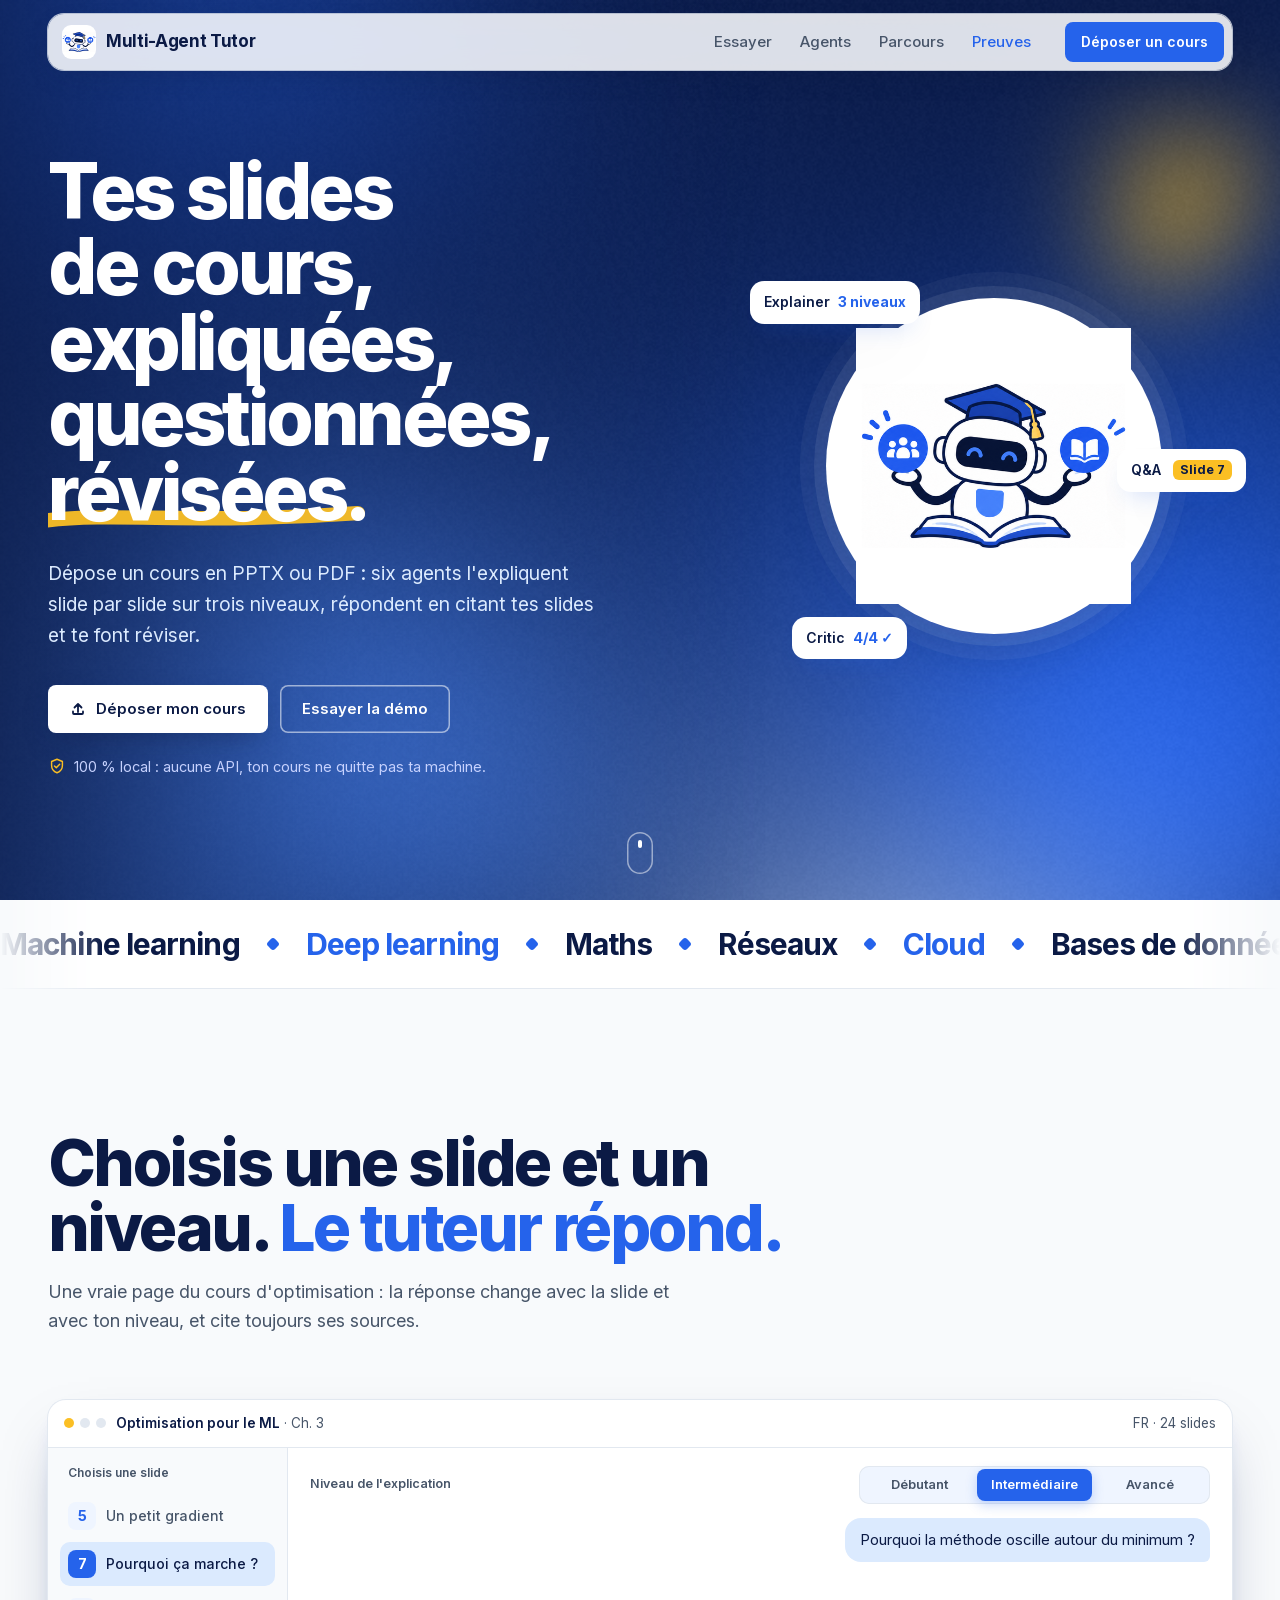
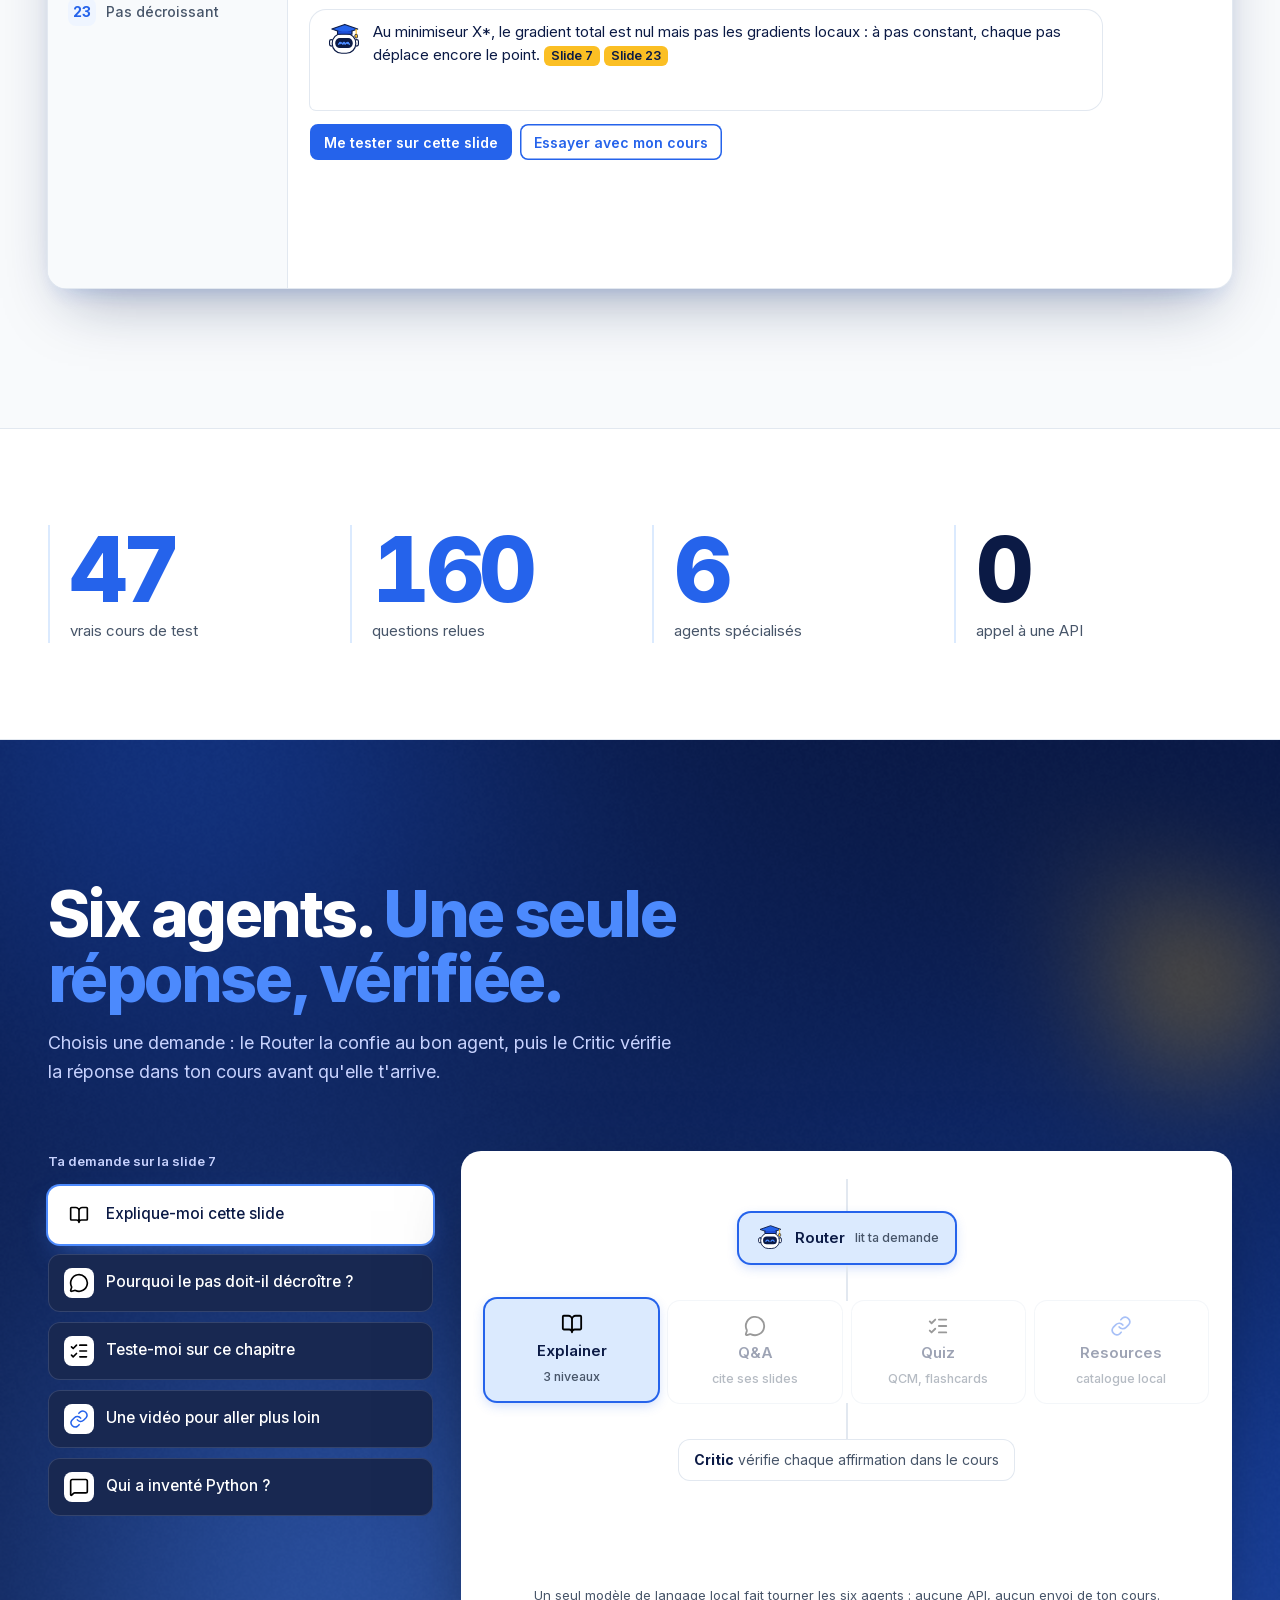
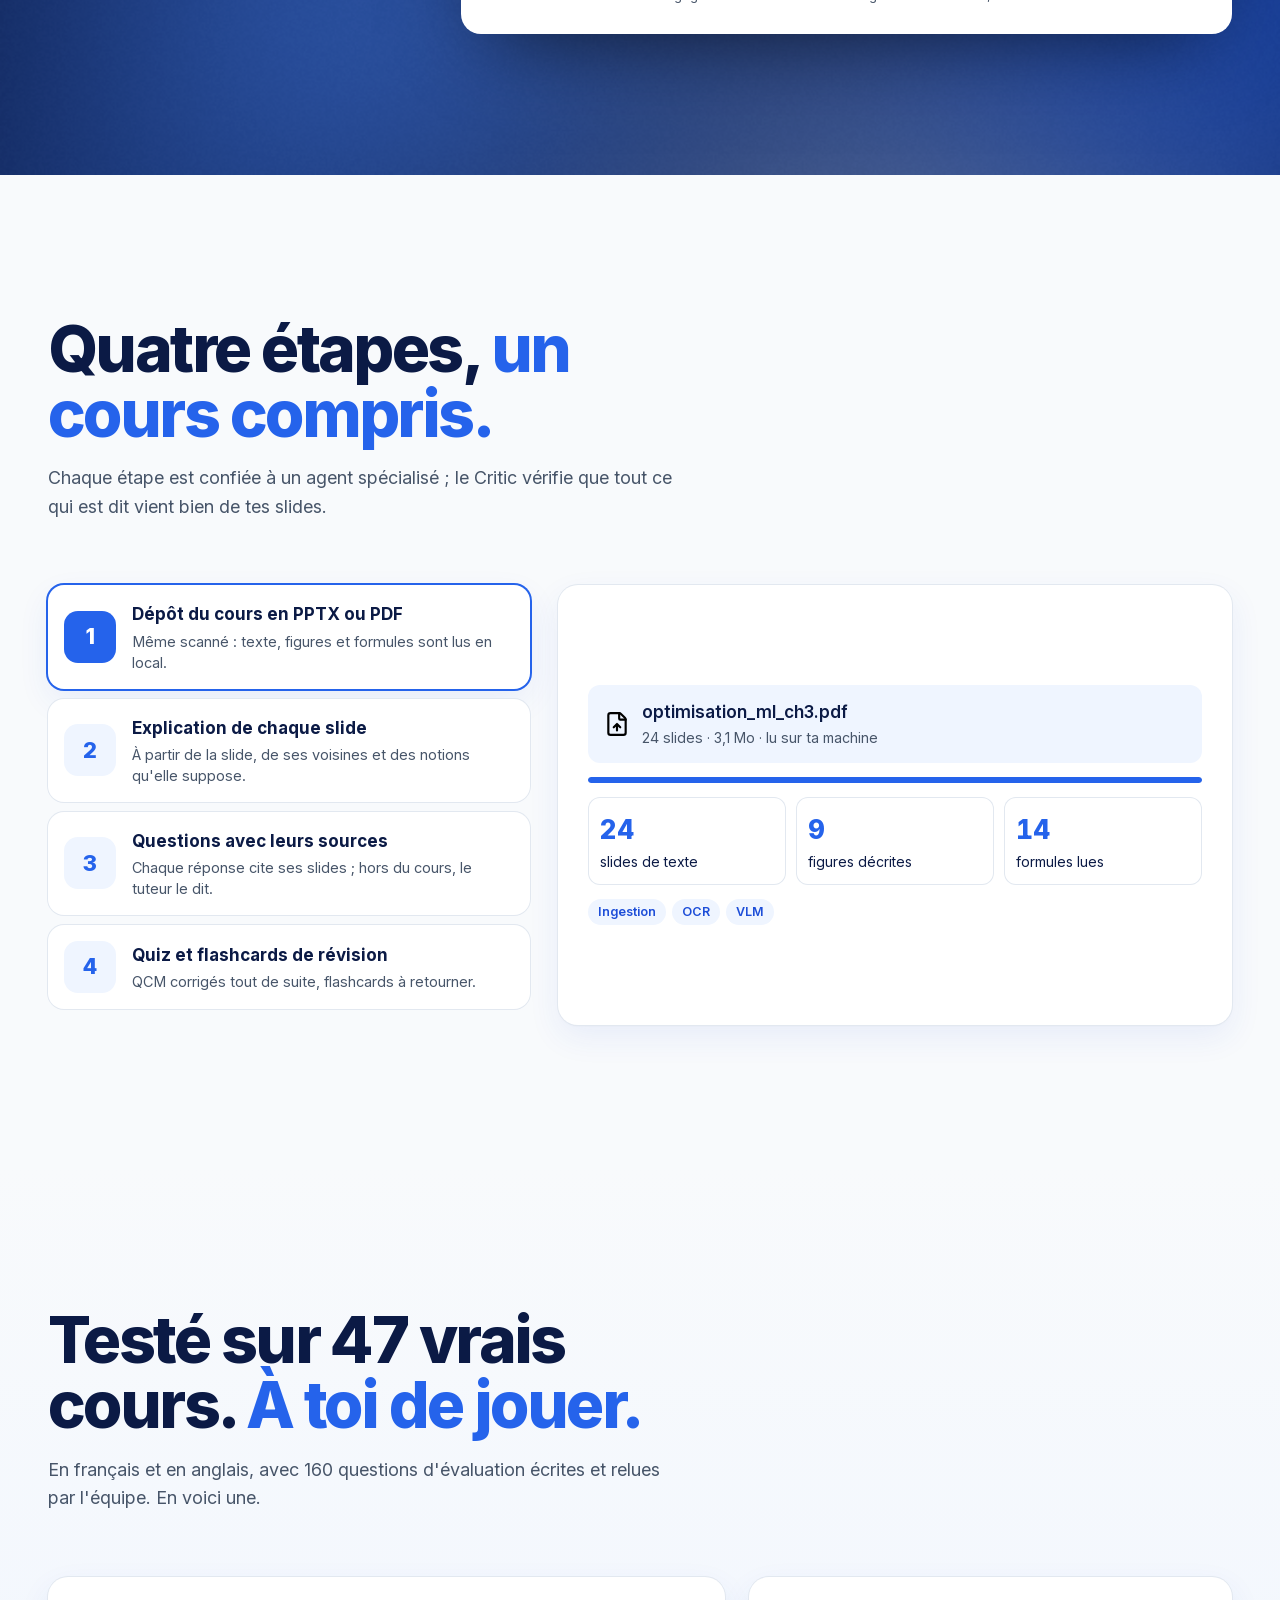
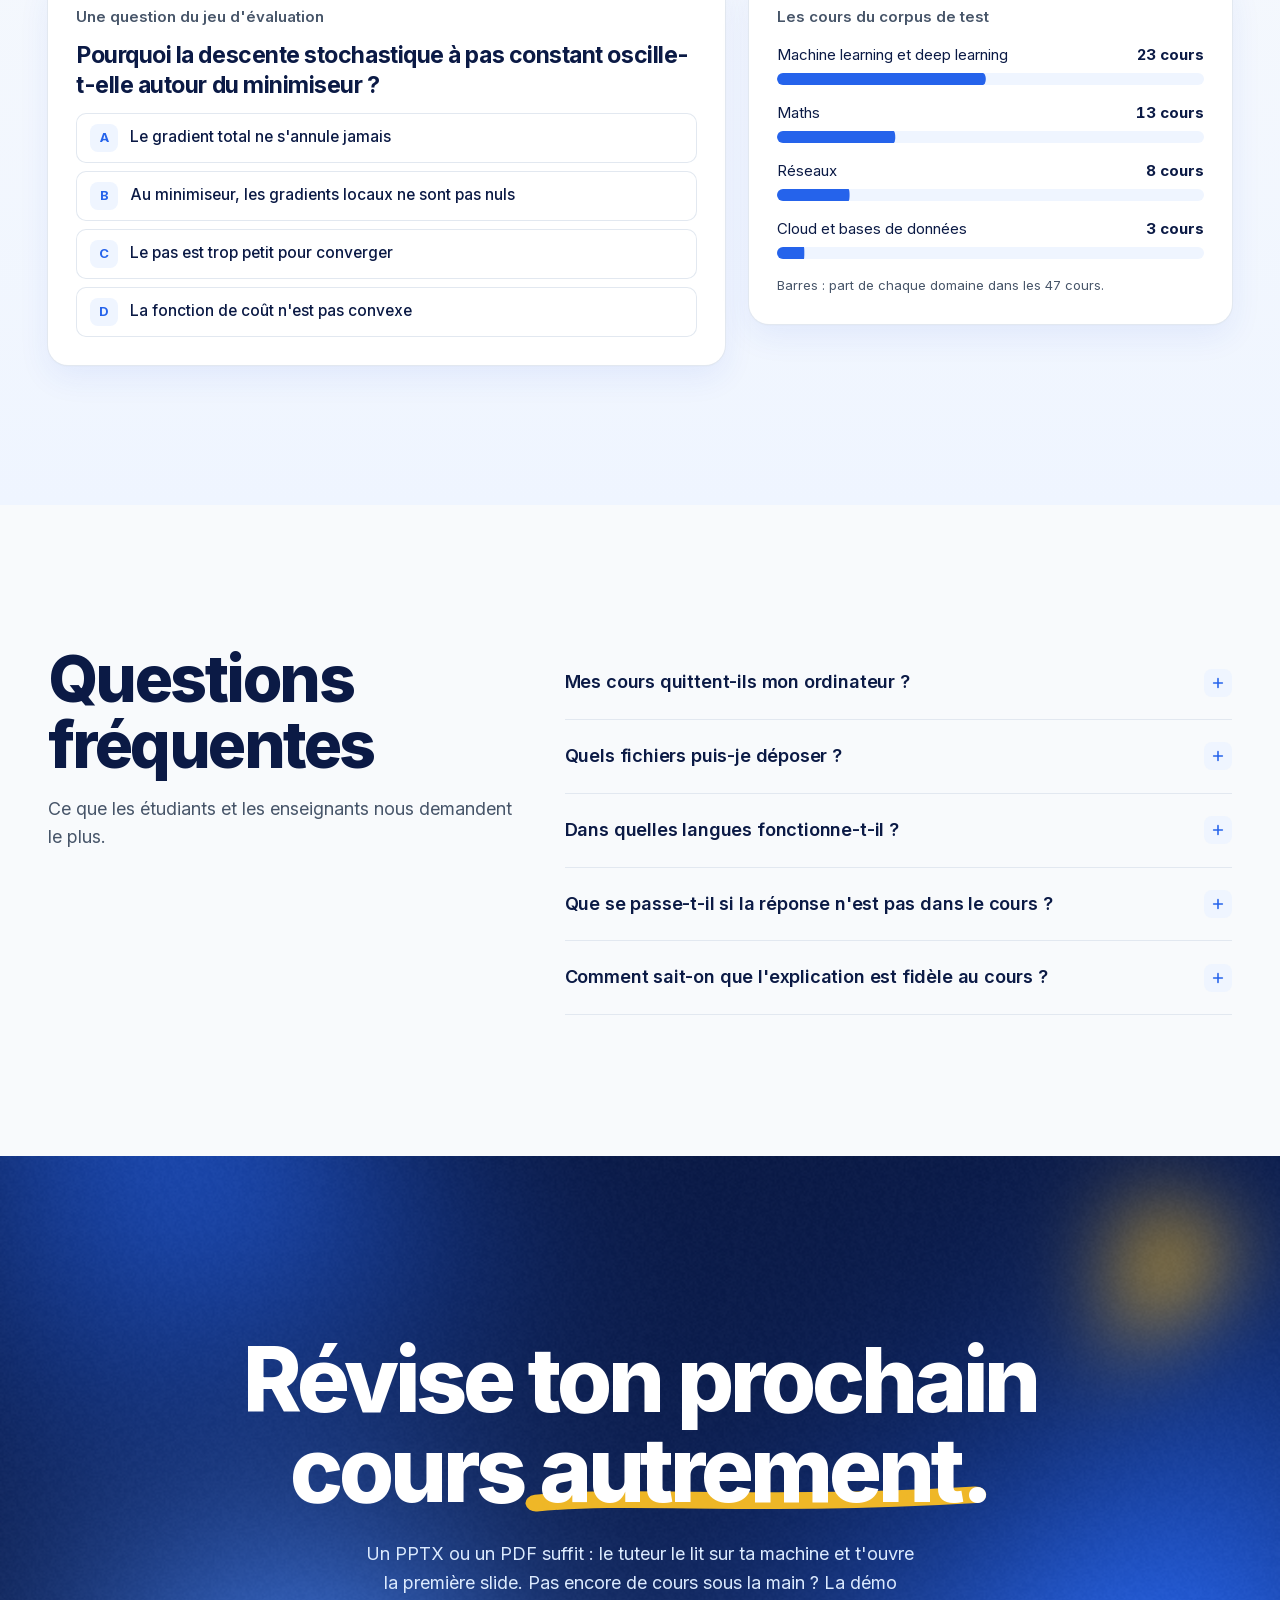
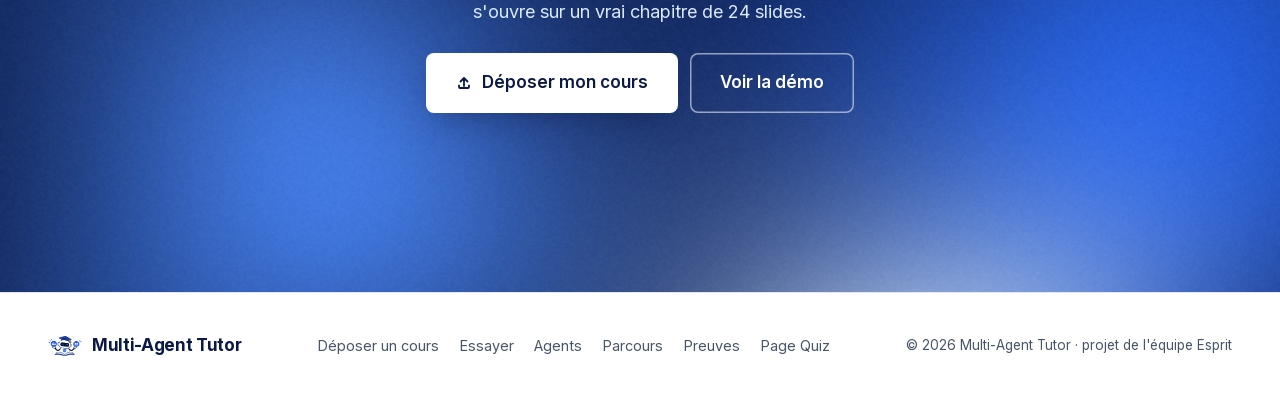
==== commit 57148ae9: "[D2] page Dépôt (glisser-déposer PPTX/PDF, appel /upload) + boutons Déposer mon cours" ====
--- a/docs/maquettes/accueil/index.html
+++ b/docs/maquettes/accueil/index.html
@@ -28,7 +28,7 @@
       <a href="#parcours">Parcours</a>
       <a href="#preuves">Preuves</a>
     </nav>
-    <a class="bouton bouton--petit" href="../cours.html">Ouvrir la démo</a>
+    <a class="bouton bouton--petit" href="../depot.html">Déposer un cours</a>
   </div>
 </header>
 
@@ -46,8 +46,8 @@
         </h1>
         <p class="hero__chapo">Dépose un cours en PPTX ou PDF : six agents l'expliquent slide par slide sur trois niveaux, répondent en citant tes slides et te font réviser.</p>
         <div class="hero__actions">
-          <a class="bouton bouton--clair aimant" href="../cours.html"><span>Essayer la démo</span><svg viewBox="0 0 16 16" aria-hidden="true"><path d="M3 8h9M8.5 4l4 4-4 4"/></svg></a>
-          <a class="bouton bouton--contour" href="#essai">Voir le tuteur répondre</a>
+          <a class="bouton bouton--clair aimant" href="../depot.html"><svg viewBox="0 0 16 16" aria-hidden="true"><path d="M8 11V3M4.5 6.5 8 3l3.5 3.5M3 10.5v1.5a1 1 0 0 0 1 1h8a1 1 0 0 0 1-1v-1.5"/></svg><span>Déposer mon cours</span></a>
+          <a class="bouton bouton--contour" href="../cours.html">Essayer la démo</a>
         </div>
         <p class="hero__local"><svg viewBox="0 0 20 20" aria-hidden="true"><path d="M10 2.5l6 2.5v4.5c0 4-2.7 6.9-6 8-3.3-1.1-6-4-6-8V5z"/><path d="M7.2 10l2 2 3.8-4"/></svg>100 % local : aucune API, ton cours ne quitte pas ta machine.</p>
       </div>
@@ -103,7 +103,7 @@
               <div class="msg msg--moi">Pourquoi la méthode oscille autour du minimum ?</div>
               <div class="outil" hidden>Recherche dans les slides du chapitre 3</div>
               <div class="msg msg--tuteur" data-mascotte aria-live="polite"><div><span class="ecrit">Au minimiseur X*, le gradient total est nul mais pas les gradients locaux : à pas constant, chaque pas déplace encore le point.</span><span class="sources"><span class="cite">Slide 7</span><span class="cite">Slide 23</span></span></div></div>
-              <div class="acts"><a href="../quiz.html">Me tester sur cette slide</a></div>
+              <div class="acts"><a href="../quiz.html">Me tester sur cette slide</a><a class="acts__second" href="../depot.html">Essayer avec mon cours</a></div>
             </div>
           </div>
         </div>
@@ -266,8 +266,8 @@
     <canvas class="degrade" data-degrade data-clair="1" aria-hidden="true"></canvas>
     <div class="conteneur fin__contenu">
       <h2 id="fin-titre" class="fin__titre revele">Révise ton prochain cours <span class="surligne surligne--fin">autrement.<svg viewBox="0 0 300 24" preserveAspectRatio="none" aria-hidden="true"><path d="M4 16 C 70 8, 150 20, 296 9"/></svg></span></h2>
-      <p class="revele">La démo s'ouvre sur un vrai chapitre : la descente de gradient stochastique, 24 slides.</p>
-      <a class="bouton bouton--clair bouton--grand aimant revele" href="../cours.html"><span>Essayer la démo</span><svg viewBox="0 0 16 16" aria-hidden="true"><path d="M3 8h9M8.5 4l4 4-4 4"/></svg></a>
+      <p class="revele">Un PPTX ou un PDF suffit : le tuteur le lit sur ta machine et t'ouvre la première slide. Pas encore de cours sous la main ? La démo s'ouvre sur un vrai chapitre de 24 slides.</p>
+      <div class="fin__actions revele"><a class="bouton bouton--clair bouton--grand aimant" href="../depot.html"><svg viewBox="0 0 16 16" aria-hidden="true"><path d="M8 11V3M4.5 6.5 8 3l3.5 3.5M3 10.5v1.5a1 1 0 0 0 1 1h8a1 1 0 0 0 1-1v-1.5"/></svg><span>Déposer mon cours</span></a><a class="bouton bouton--contour bouton--grand" href="../cours.html">Voir la démo</a></div>
     </div>
   </section>
 </main>
@@ -275,12 +275,12 @@
 <footer class="pied">
   <div class="conteneur pied__grille">
     <a class="nav__logo" href="#haut" aria-label="Multi-Agent Tutor, haut de page"><img src="img/logo-icone.png" alt="" width="34" height="34"><span>Multi-Agent Tutor</span></a>
-    <nav aria-label="Pied de page"><a href="#essai">Essayer</a><a href="#agents">Agents</a><a href="#parcours">Parcours</a><a href="#preuves">Preuves</a><a href="../quiz.html">Page Quiz</a></nav>
+    <nav aria-label="Pied de page"><a href="../depot.html">Déposer un cours</a><a href="#essai">Essayer</a><a href="#agents">Agents</a><a href="#parcours">Parcours</a><a href="#preuves">Preuves</a><a href="../quiz.html">Page Quiz</a></nav>
     <p>&copy; 2026 Multi-Agent Tutor · projet de l'équipe Esprit</p>
   </div>
 </footer>
 
-<nav class="barre-action" aria-label="Action rapide"><a class="bouton" href="../cours.html">Essayer la démo</a></nav>
+<nav class="barre-action" aria-label="Action rapide"><a class="bouton" href="../depot.html">Déposer mon cours</a></nav>
 
 <script src="../maquettes.js"></script>
 <script src="accueil.js" defer></script>
--- a/docs/maquettes/accueil/accueil.css
+++ b/docs/maquettes/accueil/accueil.css
@@ -26,7 +26,7 @@
   --jaune-pale: #FEF3C7;         /* « à retenir », dérivé de --mat-accent */
   --vert-pale: #DCFCE7;
   --rouge-pale: #FEE2E2;
-  --marine-2: #182851;           /* surface sur la bande marine, dérivée de --mat-texte */
+  --marine-surface: #182851;           /* surface sur la bande marine, dérivée de --mat-texte */
   --sur-marine: #C7D2FE;         /* texte secondaire sur marine, dérivé de --mat-fond-clair */
   --ombre-panneau: 0 1px 2px rgba(14, 26, 61, .05), 0 12px 32px rgba(35, 80, 216, .08);
   --ombre-forte: 0 30px 60px -20px rgba(11, 26, 69, .35), 0 12px 24px -12px rgba(37, 99, 235, .25);
@@ -138,7 +138,7 @@
 /* Entrée du hero : une fois, au chargement */
 .js .hero__titre .ligne > span { transform: translateY(105%); }
 .js .hero__chapo, .js .hero__actions, .js .hero__local { opacity: 0; transform: translateY(14px); }
-.js .hero__mascotte { opacity: 0; transform: scale(.94); }
+.js .hero__mascotte { transform: scale(.9) translateY(20px); }
 .js .surligne path { stroke-dashoffset: 320; }
 .entree .hero__titre .ligne > span { transform: none; transition: transform 900ms var(--ease-out); }
 .entree .hero__titre .ligne:nth-child(2) > span { transition-delay: 90ms; }
@@ -146,7 +146,7 @@
 .entree .surligne path { stroke-dashoffset: 0; transition: stroke-dashoffset 700ms var(--ease-out) 750ms; }
 .entree .hero__chapo, .entree .hero__actions, .entree .hero__local { opacity: 1; transform: none; transition: opacity 600ms ease, transform 700ms var(--ease-out); }
 .entree .hero__chapo { transition-delay: 320ms; } .entree .hero__actions { transition-delay: 420ms; } .entree .hero__local { transition-delay: 520ms; }
-.entree .hero__mascotte { opacity: 1; transform: none; transition: opacity 700ms ease 200ms, transform 1000ms var(--ease-out) 200ms; }
+.entree .hero__mascotte { transform: none; transition: transform 1000ms var(--ease-out) 200ms; }
 
 @media (max-width: 899px) {
   .hero { padding: 112px 0 88px; min-height: auto; }
@@ -281,6 +281,11 @@
 .tw .acts a { height: 36px; padding: 0 14px; border-radius: 8px; display: inline-flex; align-items: center; font-size: 14px; font-weight: 600;
   background: var(--mat-primaire); color: var(--mat-surface); text-decoration: none; transition: background-color 180ms ease, transform 160ms var(--ease-out); }
 .tw .acts a:hover { background: var(--mat-primaire-survol); }
+.tw .acts a.acts__second { background: var(--mat-surface); color: var(--mat-primaire); box-shadow: inset 0 0 0 1.5px var(--mat-primaire); }
+.tw .acts a.acts__second:hover { background: var(--bleu-ciel); }
+.tw .acts { flex-wrap: wrap; }
+.fin__actions { display: flex; flex-wrap: wrap; justify-content: center; gap: 12px; }
+@media (max-width: 479px) { .fin__actions .bouton { width: 100%; } }
 .tw .acts a:active { transform: scale(.97); }
 @media (max-width: 639px) {
   .tw { font-size: 14px; }
@@ -304,7 +309,7 @@
 .routeur { display: grid; grid-template-columns: minmax(0, 4fr) minmax(0, 8fr); gap: 28px; align-items: start; }
 .demandes { display: grid; gap: 10px; }
 .demandes p { margin: 0 0 4px; font-size: 13px; font-weight: 600; color: var(--sur-marine); }
-.demande { display: flex; align-items: center; gap: 12px; width: 100%; padding: 14px 16px; border: 0; border-radius: 12px; background: var(--marine-2);
+.demande { display: flex; align-items: center; gap: 12px; width: 100%; padding: 14px 16px; border: 0; border-radius: 12px; background: var(--marine-surface);
   box-shadow: inset 0 0 0 1px rgba(199, 210, 254, .16); text-align: start; font: 500 15.5px/1.35 var(--police); color: var(--mat-surface); cursor: pointer;
   transition: box-shadow 200ms ease, background-color 200ms ease, color 200ms ease, transform 160ms var(--ease-out); }
 .demande img, .demande svg { flex: none; padding: 5px; width: 30px; height: 30px; border-radius: 8px; background: var(--mat-surface); color: var(--mat-primaire); }
